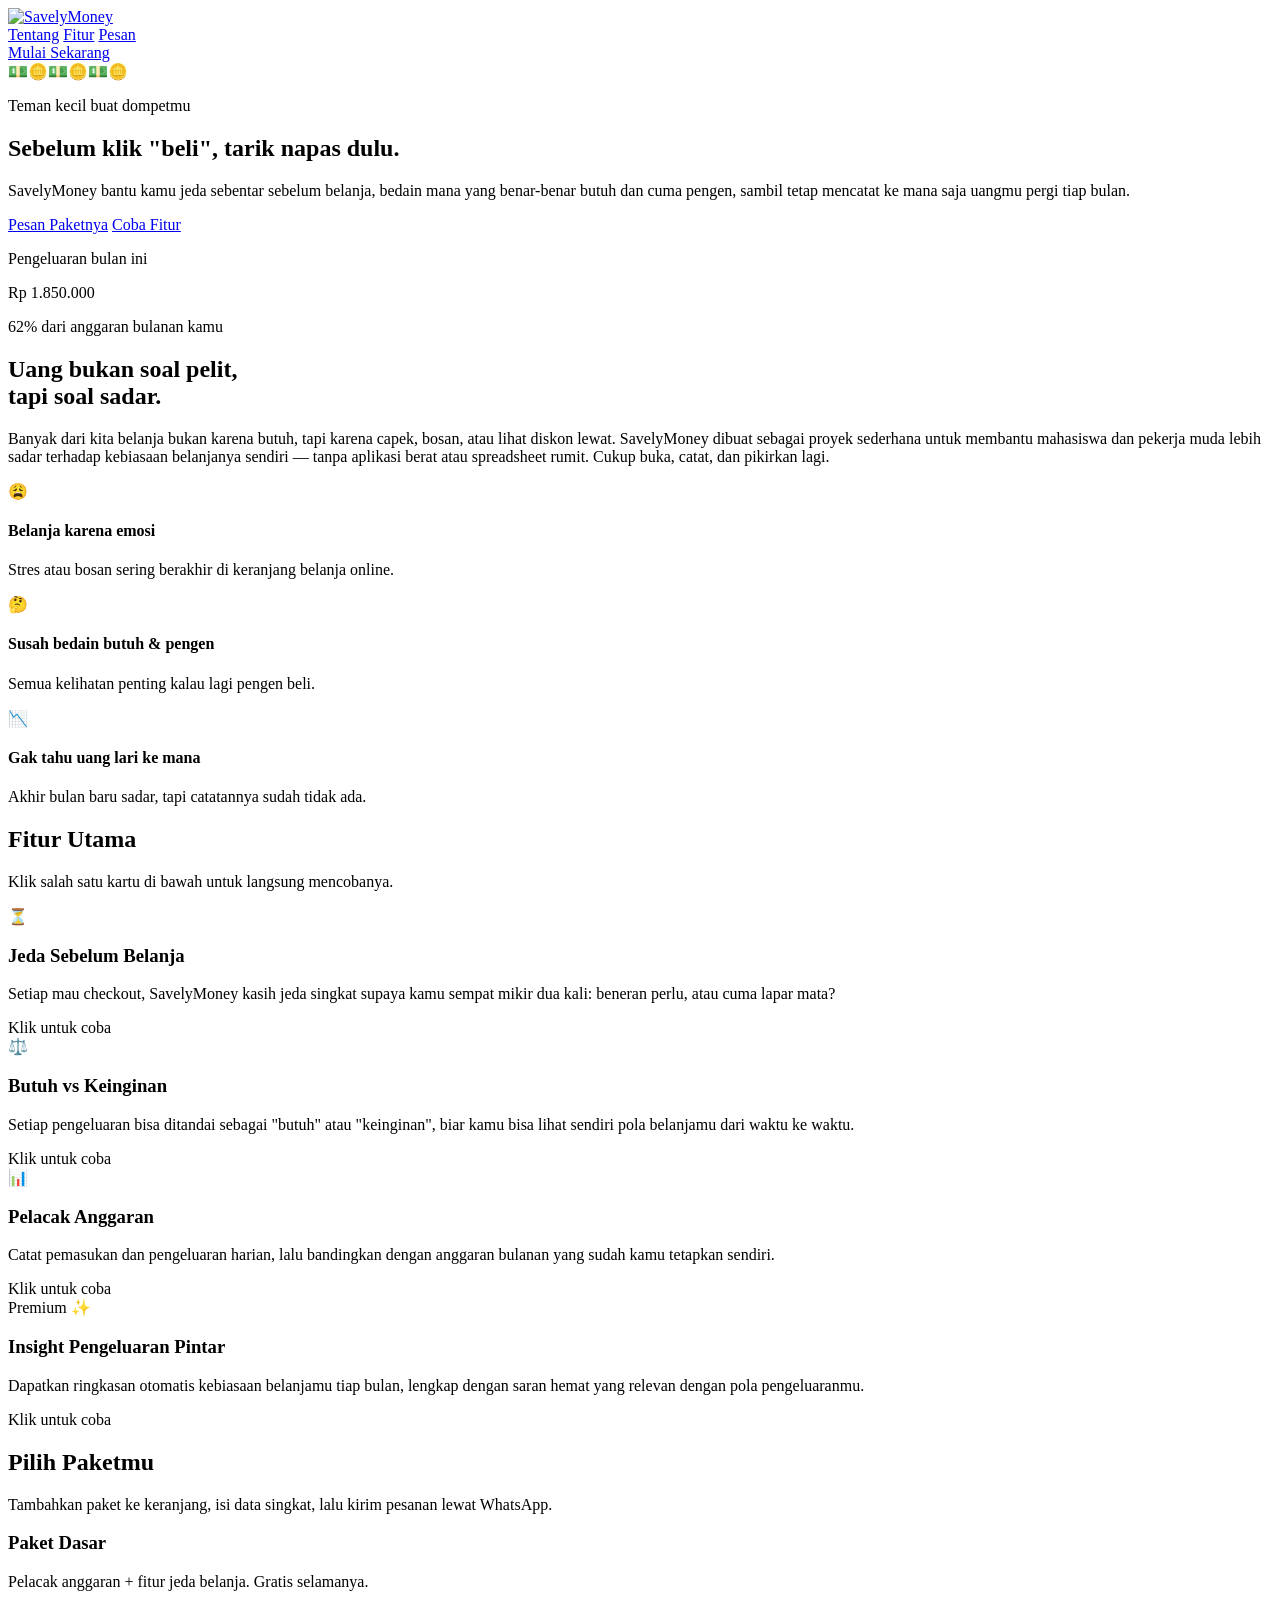
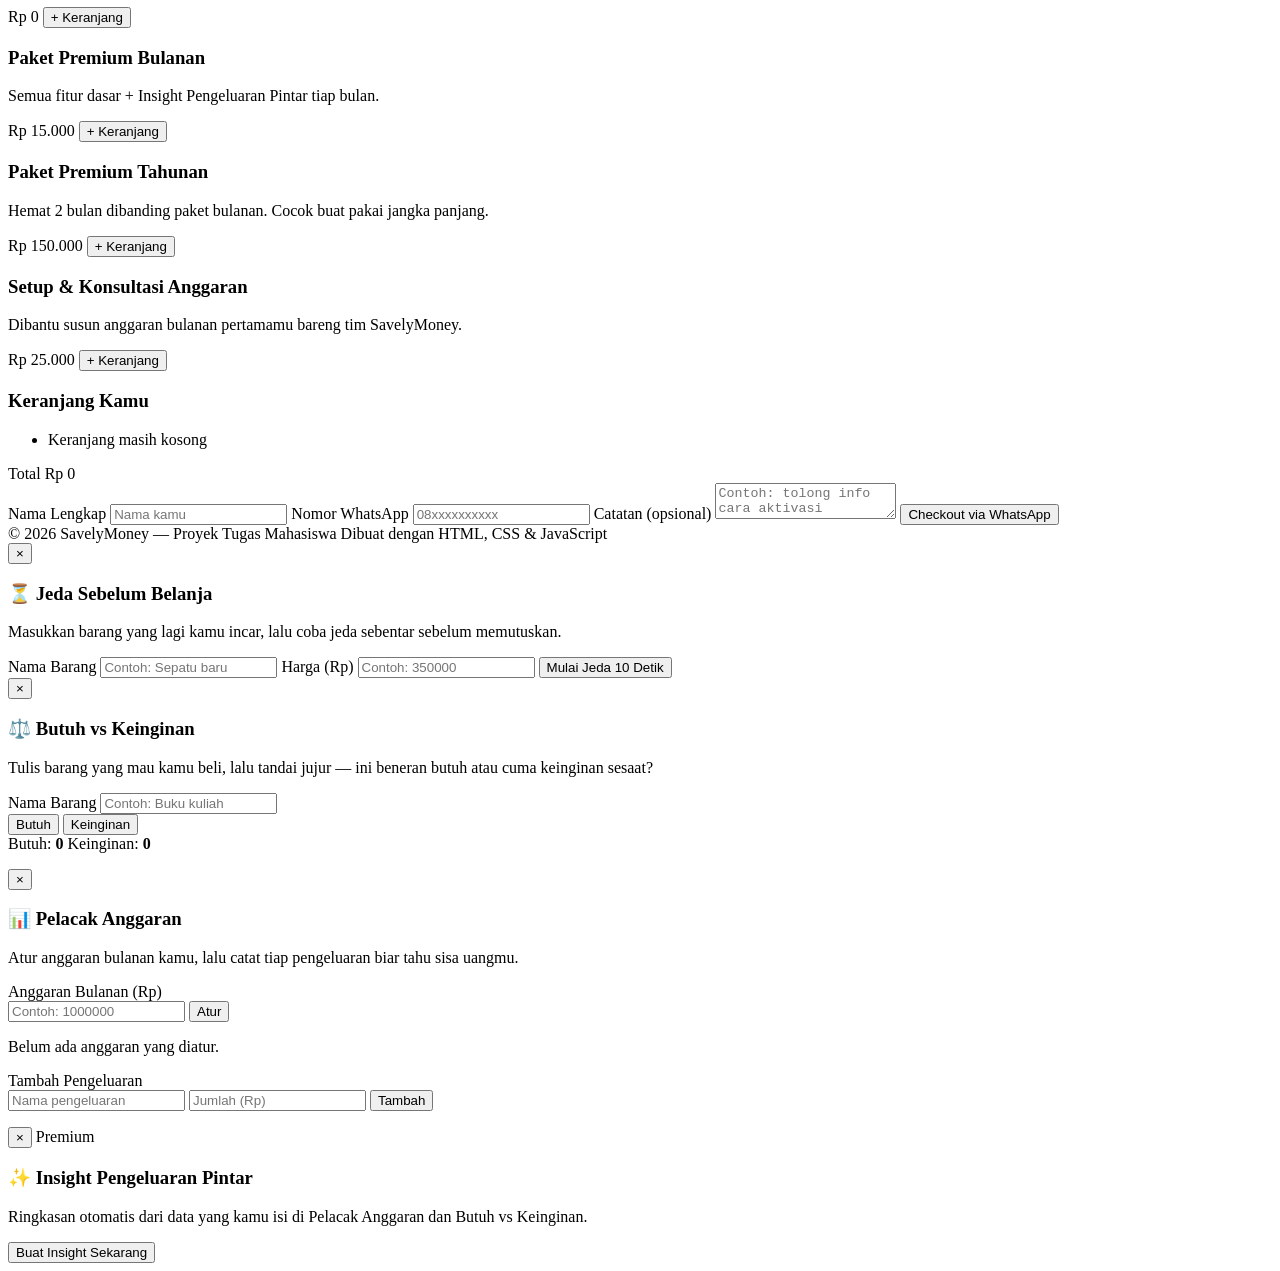
==== index.html @ d2e4dfdc "savelymoney" ====
<!DOCTYPE html>
<html lang="id">
<head>
<meta charset="UTF-8">
<meta name="viewport" content="width=device-width, initial-scale=1.0">
<title>SavelyMoney — Atur Uang, Sadar Belanja</title>
<link rel="preconnect" href="https://fonts.googleapis.com">
<link rel="preconnect" href="https://fonts.gstatic.com" crossorigin>
<link href="https://fonts.googleapis.com/css2?family=Fraunces:opsz,wght@9..144,400;9..144,500;9..144,600&family=Work+Sans:wght@400;500;600&display=swap" rel="stylesheet">
<link rel="stylesheet" href="style.css">
</head>
<body>

<!-- ====== HEADER ====== -->
<header class="site-header">
  <div class="container header-inner">
    <a href="#" class="logo"><img src="logo.png" alt="SavelyMoney" class="logo-img"></a>
    <nav class="nav">
      <a href="#tentang">Tentang</a>
      <a href="#fitur">Fitur</a>
      <a href="#pesan">Pesan</a>
    </nav>
    <a href="#pesan" class="btn btn-small">Mulai Sekarang</a>
  </div>
</header>

<!-- ====== HERO ====== -->
<section class="hero">
  <!-- animasi dekoratif: uang melayang pelan di latar -->
  <div class="money-rain" aria-hidden="true">
    <span>💵</span><span>🪙</span><span>💵</span><span>🪙</span><span>💵</span><span>🪙</span>
  </div>

  <div class="container hero-inner">
    <div class="hero-text">
      <p class="hero-eyebrow">Teman kecil buat dompetmu</p>
      <h1>Sebelum klik "beli", tarik napas dulu.</h1>
      <p class="hero-desc">
        SavelyMoney bantu kamu jeda sebentar sebelum belanja, bedain mana yang
        benar-benar butuh dan cuma pengen, sambil tetap mencatat ke mana saja
        uangmu pergi tiap bulan.
      </p>
      <div class="hero-actions">
        <a href="#pesan" class="btn btn-primary">Pesan Paketnya</a>
        <a href="#fitur" class="btn btn-ghost">Coba Fitur</a>
      </div>
    </div>
    <div class="hero-card" aria-hidden="true">
      <p class="hero-card-label">Pengeluaran bulan ini</p>
      <p class="hero-card-amount">Rp 1.850.000</p>
      <div class="hero-card-bar"><span style="width:62%"></span></div>
      <p class="hero-card-note">62% dari anggaran bulanan kamu</p>
    </div>
  </div>
</section>

<!-- ====== TENTANG ====== -->
<section id="tentang" class="about">
  <div class="container about-inner">
    <div class="about-text">
      <h2>Uang bukan soal pelit,<br>tapi soal sadar.</h2>
      <p>
        Banyak dari kita belanja bukan karena butuh, tapi karena capek, bosan,
        atau lihat diskon lewat. SavelyMoney dibuat sebagai proyek sederhana
        untuk membantu mahasiswa dan pekerja muda lebih sadar terhadap
        kebiasaan belanjanya sendiri — tanpa aplikasi berat atau spreadsheet
        rumit. Cukup buka, catat, dan pikirkan lagi.
      </p>
    </div>

    <div class="about-panel">
      <div class="about-point">
        <span class="about-point-icon">😩</span>
        <div>
          <h4>Belanja karena emosi</h4>
          <p>Stres atau bosan sering berakhir di keranjang belanja online.</p>
        </div>
      </div>
      <div class="about-point">
        <span class="about-point-icon">🤔</span>
        <div>
          <h4>Susah bedain butuh &amp; pengen</h4>
          <p>Semua kelihatan penting kalau lagi pengen beli.</p>
        </div>
      </div>
      <div class="about-point">
        <span class="about-point-icon">📉</span>
        <div>
          <h4>Gak tahu uang lari ke mana</h4>
          <p>Akhir bulan baru sadar, tapi catatannya sudah tidak ada.</p>
        </div>
      </div>
    </div>
  </div>
</section>

<!-- ====== FITUR ====== -->
<section id="fitur" class="fitur">
  <div class="container">
    <h2>Fitur Utama</h2>
    <p class="section-desc">Klik salah satu kartu di bawah untuk langsung mencobanya.</p>

    <div class="fitur-grid">

      <div class="fitur-card" data-modal="modal-jeda" role="button" tabindex="0" aria-label="Coba fitur Jeda Sebelum Belanja">
        <span class="fitur-icon">⏳</span>
        <h3>Jeda Sebelum Belanja</h3>
        <p>Setiap mau checkout, SavelyMoney kasih jeda singkat supaya kamu
          sempat mikir dua kali: beneran perlu, atau cuma lapar mata?</p>
        <span class="fitur-hint">Klik untuk coba</span>
      </div>

      <div class="fitur-card" data-modal="modal-butuh" role="button" tabindex="0" aria-label="Coba fitur Butuh vs Keinginan">
        <span class="fitur-icon">⚖️</span>
        <h3>Butuh vs Keinginan</h3>
        <p>Setiap pengeluaran bisa ditandai sebagai "butuh" atau "keinginan",
          biar kamu bisa lihat sendiri pola belanjamu dari waktu ke waktu.</p>
        <span class="fitur-hint">Klik untuk coba</span>
      </div>

      <div class="fitur-card" data-modal="modal-anggaran" role="button" tabindex="0" aria-label="Coba fitur Pelacak Anggaran">
        <span class="fitur-icon">📊</span>
        <h3>Pelacak Anggaran</h3>
        <p>Catat pemasukan dan pengeluaran harian, lalu bandingkan dengan
          anggaran bulanan yang sudah kamu tetapkan sendiri.</p>
        <span class="fitur-hint">Klik untuk coba</span>
      </div>

      <div class="fitur-card fitur-card--premium" data-modal="modal-insight" role="button" tabindex="0" aria-label="Coba fitur Insight Pengeluaran Pintar">
        <span class="fitur-badge">Premium</span>
        <span class="fitur-icon">✨</span>
        <h3>Insight Pengeluaran Pintar</h3>
        <p>Dapatkan ringkasan otomatis kebiasaan belanjamu tiap bulan,
          lengkap dengan saran hemat yang relevan dengan pola pengeluaranmu.</p>
        <span class="fitur-hint">Klik untuk coba</span>
      </div>

    </div>
  </div>
</section>

<!-- ====== PEMESANAN ====== -->
<section id="pesan" class="pesan">
  <div class="container">
    <h2>Pilih Paketmu</h2>
    <p class="section-desc">Tambahkan paket ke keranjang, isi data singkat, lalu kirim pesanan lewat WhatsApp.</p>

    <div class="pesan-layout">

      <!-- Daftar Produk -->
      <div class="produk-list" id="produk-list">

        <div class="produk-card" data-nama="Paket Dasar" data-harga="0">
          <div class="produk-info">
            <h3>Paket Dasar</h3>
            <p>Pelacak anggaran + fitur jeda belanja. Gratis selamanya.</p>
          </div>
          <div class="produk-aksi">
            <span class="produk-harga">Rp 0</span>
            <button class="btn btn-small btn-tambah">+ Keranjang</button>
          </div>
        </div>

        <div class="produk-card" data-nama="Paket Premium Bulanan" data-harga="15000">
          <div class="produk-info">
            <h3>Paket Premium Bulanan</h3>
            <p>Semua fitur dasar + Insight Pengeluaran Pintar tiap bulan.</p>
          </div>
          <div class="produk-aksi">
            <span class="produk-harga">Rp 15.000</span>
            <button class="btn btn-small btn-tambah">+ Keranjang</button>
          </div>
        </div>

        <div class="produk-card" data-nama="Paket Premium Tahunan" data-harga="150000">
          <div class="produk-info">
            <h3>Paket Premium Tahunan</h3>
            <p>Hemat 2 bulan dibanding paket bulanan. Cocok buat pakai jangka panjang.</p>
          </div>
          <div class="produk-aksi">
            <span class="produk-harga">Rp 150.000</span>
            <button class="btn btn-small btn-tambah">+ Keranjang</button>
          </div>
        </div>

        <div class="produk-card" data-nama="Setup & Konsultasi Anggaran" data-harga="25000">
          <div class="produk-info">
            <h3>Setup &amp; Konsultasi Anggaran</h3>
            <p>Dibantu susun anggaran bulanan pertamamu bareng tim SavelyMoney.</p>
          </div>
          <div class="produk-aksi">
            <span class="produk-harga">Rp 25.000</span>
            <button class="btn btn-small btn-tambah">+ Keranjang</button>
          </div>
        </div>

      </div>

      <!-- Keranjang & Form -->
      <div class="keranjang-box">
        <h3>Keranjang Kamu</h3>
        <ul id="keranjang-items" class="keranjang-items">
          <li class="keranjang-kosong">Keranjang masih kosong</li>
        </ul>
        <div class="keranjang-total">
          <span>Total</span>
          <span id="keranjang-total-harga">Rp 0</span>
        </div>

        <form id="form-pesan" class="form-pesan">
          <label for="nama">Nama Lengkap</label>
          <input type="text" id="nama" placeholder="Nama kamu" required>

          <label for="wa">Nomor WhatsApp</label>
          <input type="tel" id="wa" placeholder="08xxxxxxxxxx" required>

          <label for="catatan">Catatan (opsional)</label>
          <textarea id="catatan" rows="2" placeholder="Contoh: tolong info cara aktivasi"></textarea>

          <button type="submit" class="btn btn-primary btn-checkout">Checkout via WhatsApp</button>
        </form>
      </div>

    </div>
  </div>
</section>

<!-- ====== FOOTER ====== -->
<footer class="site-footer">
  <div class="container footer-inner">
    <span>© 2026 SavelyMoney — Proyek Tugas Mahasiswa</span>
    <span>Dibuat dengan HTML, CSS &amp; JavaScript</span>
  </div>
</footer>

<!-- ====== MODAL FITUR (muncul saat kartu fitur diklik) ====== -->
<div class="modal-overlay" id="modal-overlay">

  <!-- Modal: Jeda Sebelum Belanja -->
  <div class="modal-box" id="modal-jeda">
    <button class="modal-close" aria-label="Tutup">×</button>
    <h3>⏳ Jeda Sebelum Belanja</h3>
    <p class="modal-desc">Masukkan barang yang lagi kamu incar, lalu coba jeda sebentar sebelum memutuskan.</p>

    <label for="jeda-nama">Nama Barang</label>
    <input type="text" id="jeda-nama" placeholder="Contoh: Sepatu baru">

    <label for="jeda-harga">Harga (Rp)</label>
    <input type="number" id="jeda-harga" placeholder="Contoh: 350000">

    <button class="btn btn-primary" id="jeda-mulai">Mulai Jeda 10 Detik</button>
    <div class="jeda-hasil" id="jeda-hasil"></div>
  </div>

  <!-- Modal: Butuh vs Keinginan -->
  <div class="modal-box" id="modal-butuh">
    <button class="modal-close" aria-label="Tutup">×</button>
    <h3>⚖️ Butuh vs Keinginan</h3>
    <p class="modal-desc">Tulis barang yang mau kamu beli, lalu tandai jujur — ini beneran butuh atau cuma keinginan sesaat?</p>

    <label for="butuh-nama">Nama Barang</label>
    <input type="text" id="butuh-nama" placeholder="Contoh: Buku kuliah">

    <div class="butuh-aksi">
      <button class="btn btn-ghost" id="btn-butuh">Butuh</button>
      <button class="btn btn-ghost" id="btn-keinginan">Keinginan</button>
    </div>

    <div class="butuh-ringkasan">
      <span>Butuh: <strong id="jumlah-butuh">0</strong></span>
      <span>Keinginan: <strong id="jumlah-keinginan">0</strong></span>
    </div>

    <ul class="butuh-list" id="butuh-list"></ul>
  </div>

  <!-- Modal: Pelacak Anggaran -->
  <div class="modal-box" id="modal-anggaran">
    <button class="modal-close" aria-label="Tutup">×</button>
    <h3>📊 Pelacak Anggaran</h3>
    <p class="modal-desc">Atur anggaran bulanan kamu, lalu catat tiap pengeluaran biar tahu sisa uangmu.</p>

    <label for="anggaran-jumlah">Anggaran Bulanan (Rp)</label>
    <div class="anggaran-set">
      <input type="number" id="anggaran-jumlah" placeholder="Contoh: 1000000">
      <button class="btn btn-small" id="anggaran-set-btn">Atur</button>
    </div>

    <div class="anggaran-progress-wrap">
      <div class="anggaran-progress-bar" id="anggaran-progress-bar"><span id="anggaran-progress" style="width:0%"></span></div>
      <p id="anggaran-status">Belum ada anggaran yang diatur.</p>
    </div>

    <label for="pengeluaran-nama">Tambah Pengeluaran</label>
    <div class="pengeluaran-input">
      <input type="text" id="pengeluaran-nama" placeholder="Nama pengeluaran">
      <input type="number" id="pengeluaran-jumlah" placeholder="Jumlah (Rp)">
      <button class="btn btn-small" id="pengeluaran-tambah">Tambah</button>
    </div>

    <ul class="pengeluaran-list" id="pengeluaran-list"></ul>
  </div>

  <!-- Modal: Insight Pengeluaran Pintar -->
  <div class="modal-box modal-box--premium" id="modal-insight">
    <button class="modal-close" aria-label="Tutup">×</button>
    <span class="fitur-badge">Premium</span>
    <h3>✨ Insight Pengeluaran Pintar</h3>
    <p class="modal-desc">Ringkasan otomatis dari data yang kamu isi di Pelacak Anggaran dan Butuh vs Keinginan.</p>

    <button class="btn btn-primary" id="insight-buat">Buat Insight Sekarang</button>
    <div class="insight-hasil" id="insight-hasil"></div>
  </div>

</div>

<script src="script.js"></script>
</body>
</html>
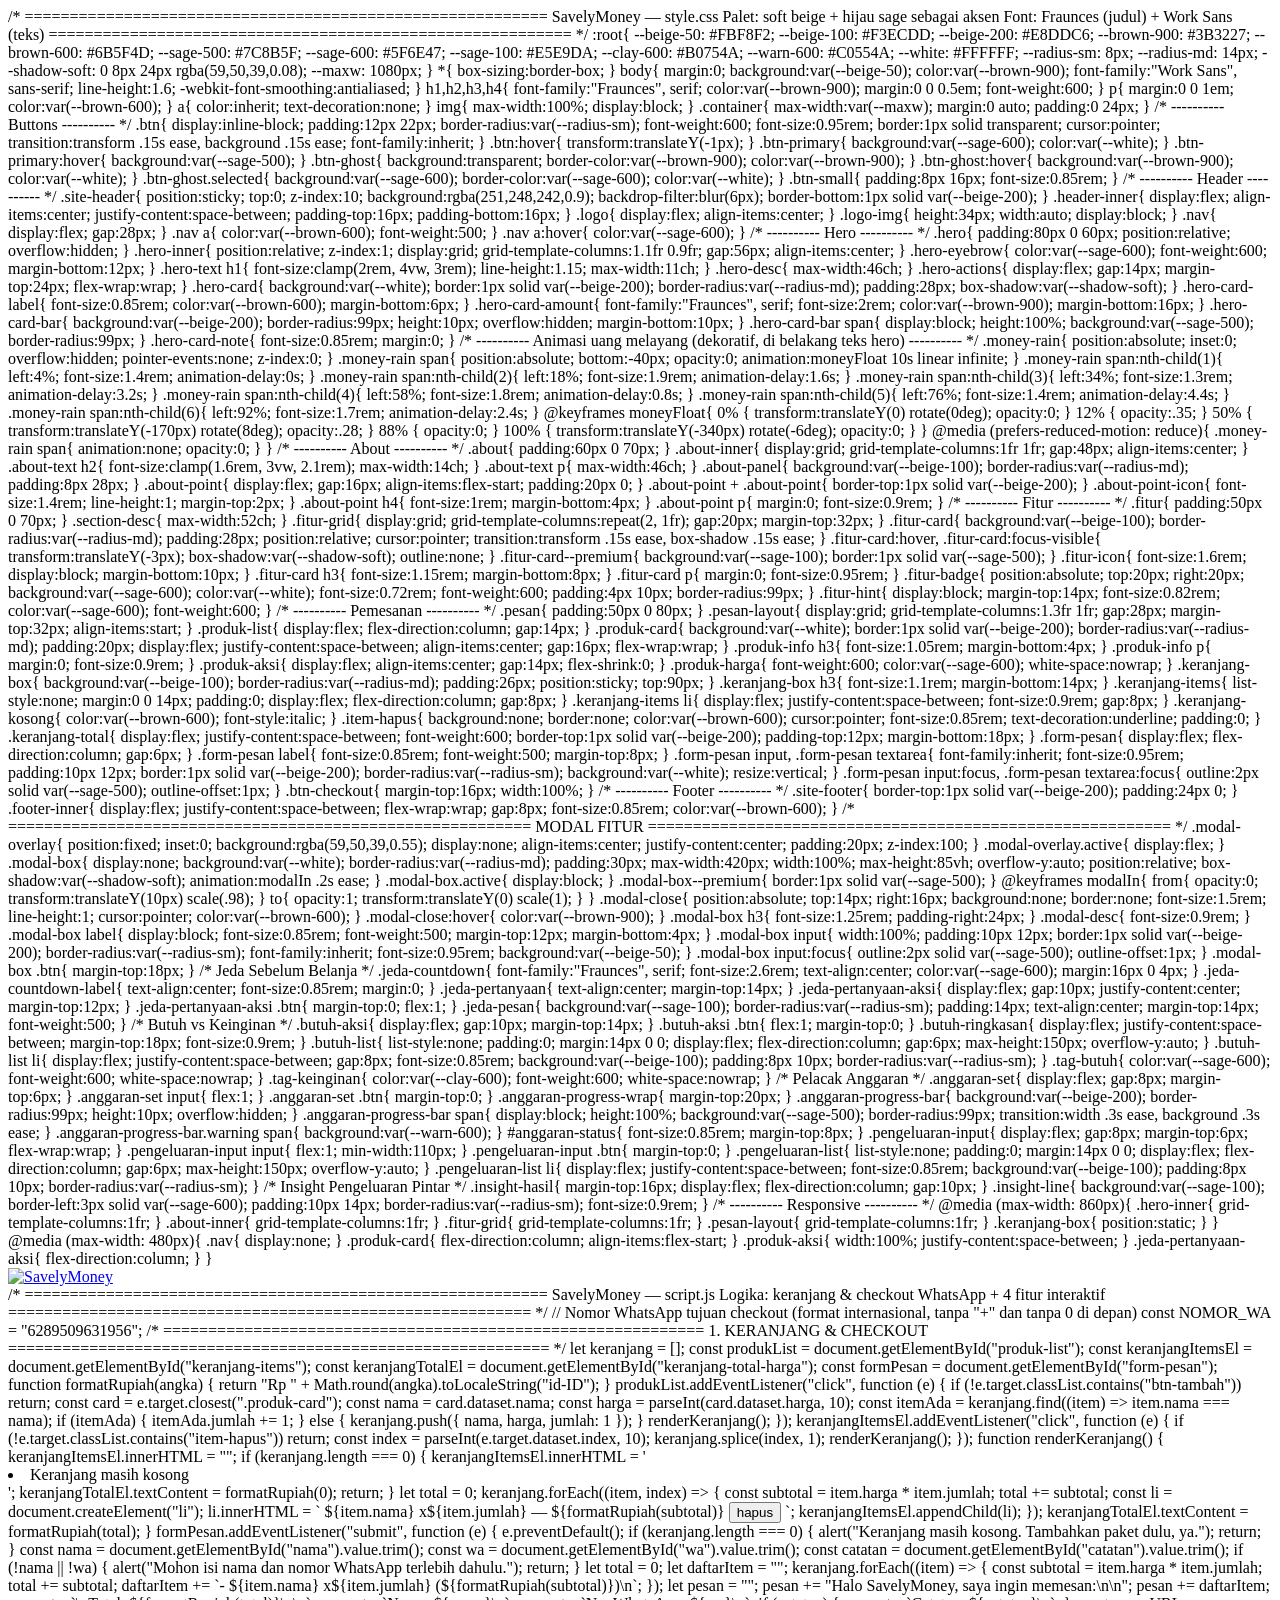
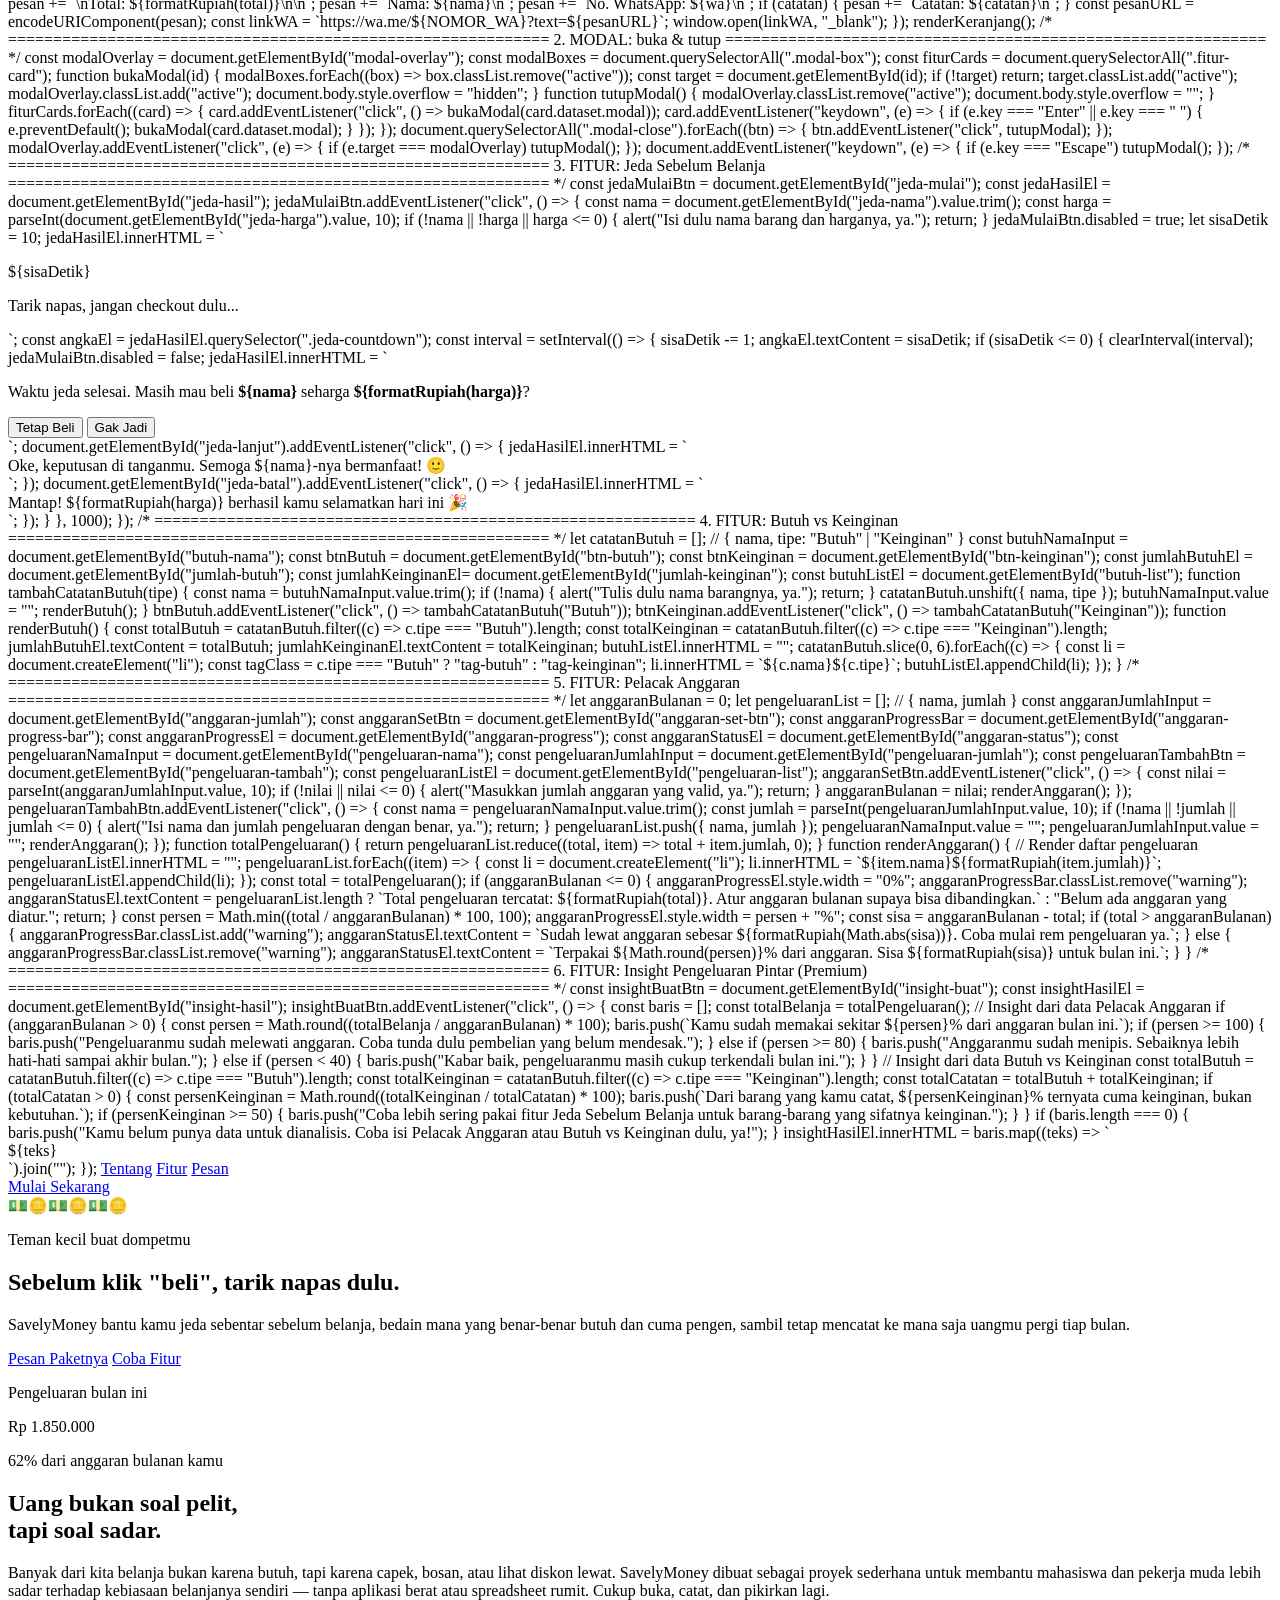
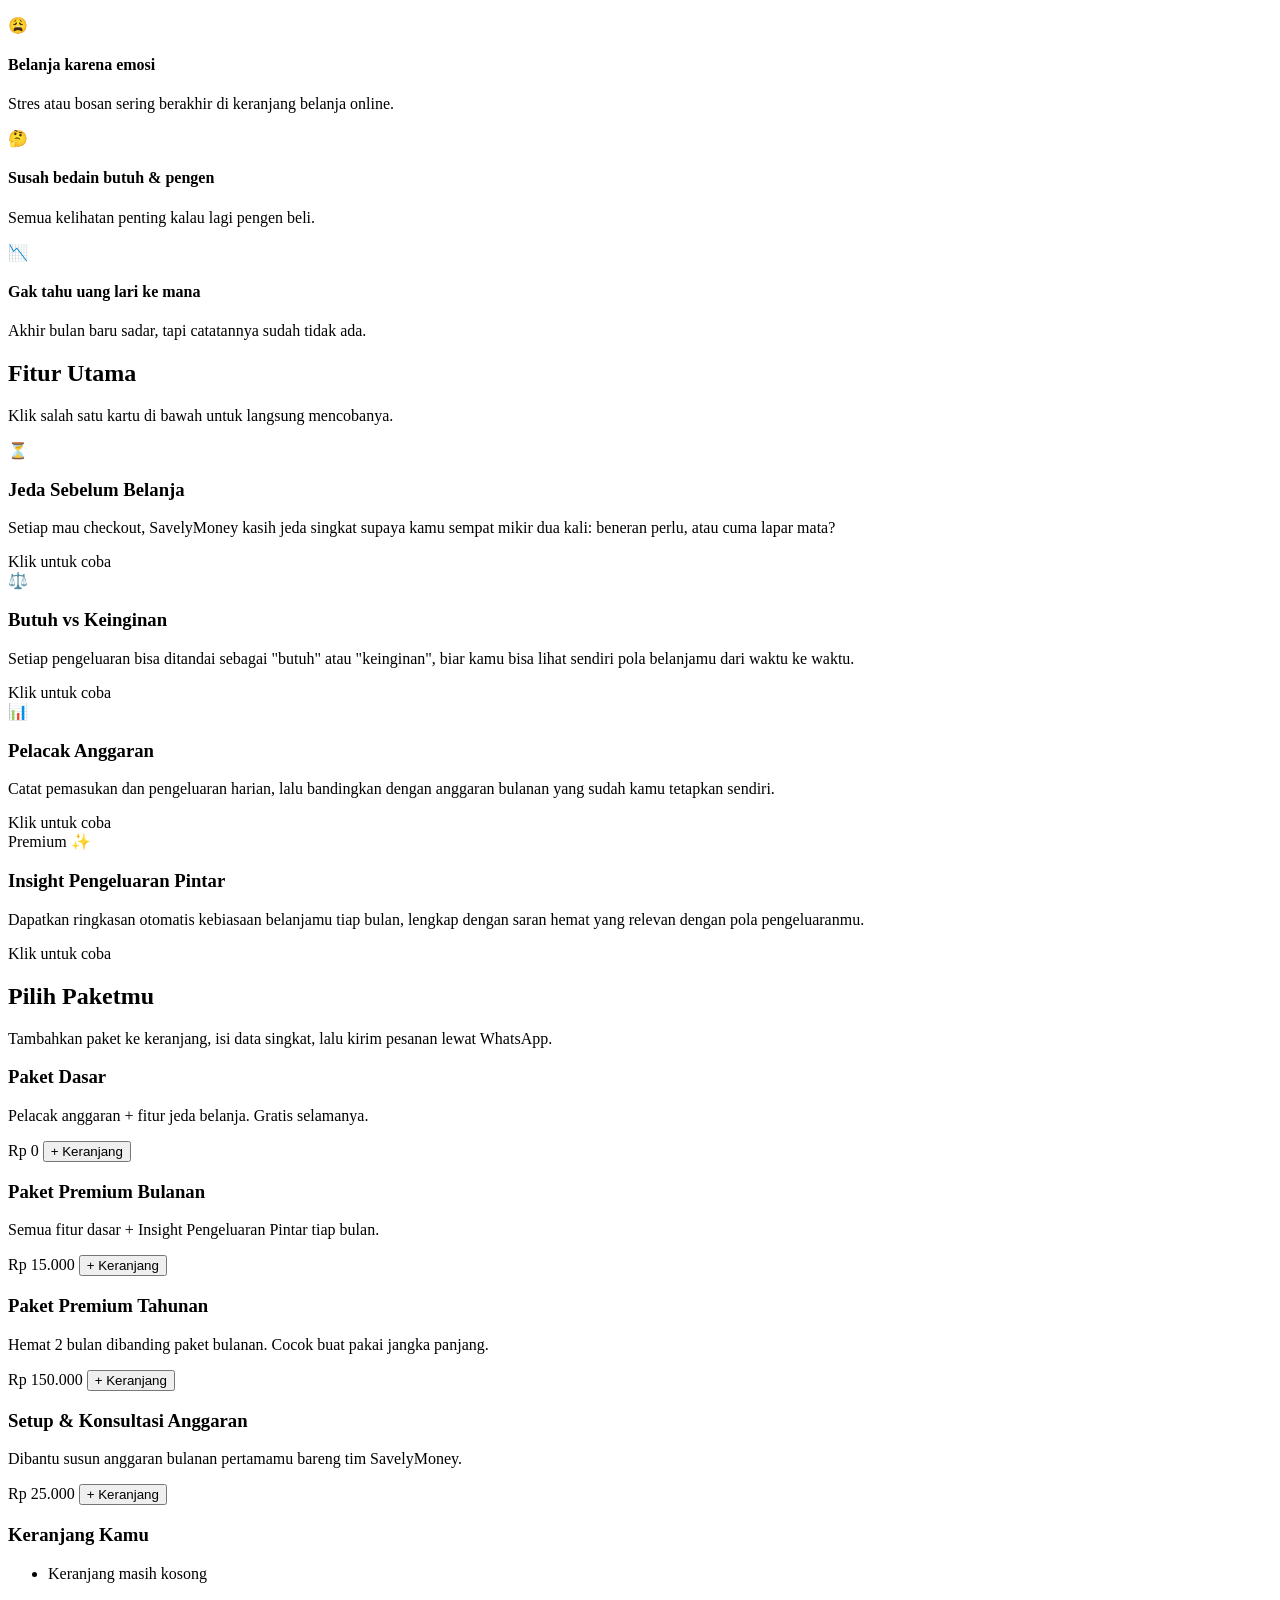
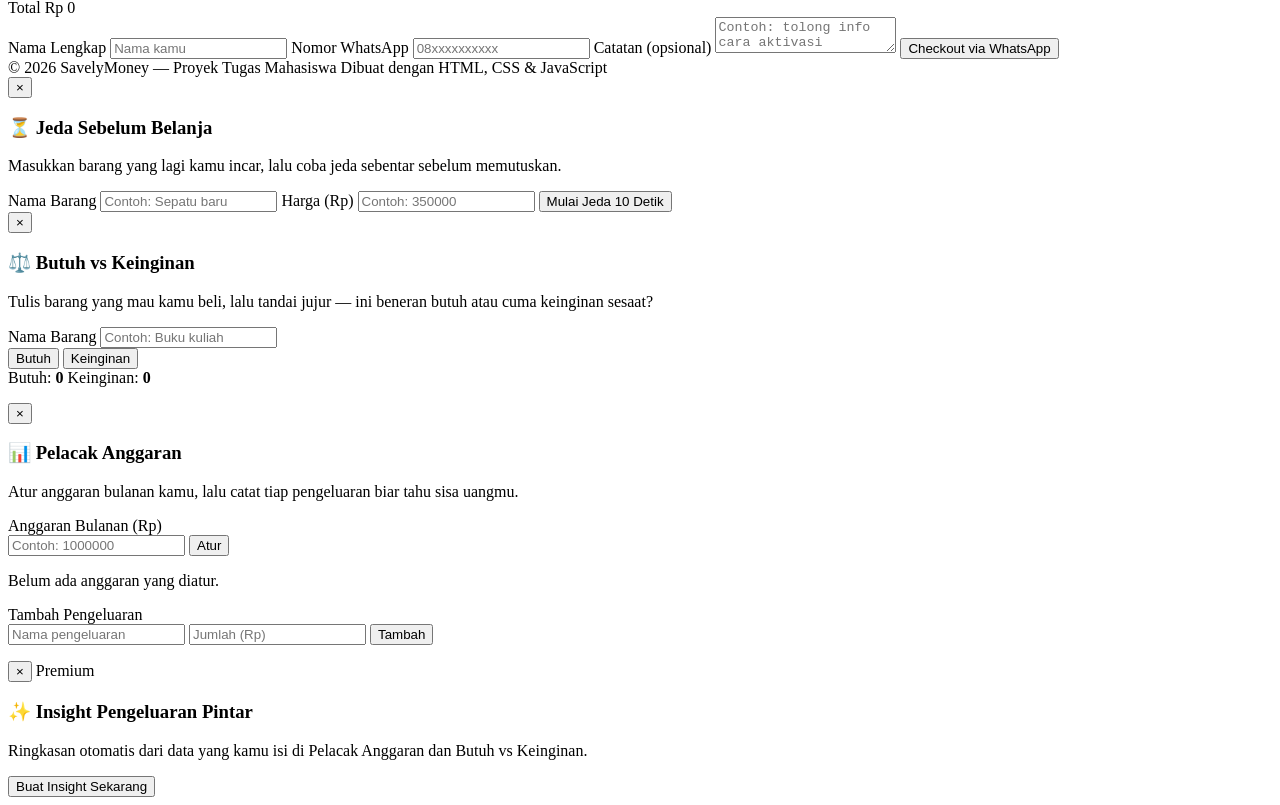
==== commit fb860d42: "savelymoney2" ====
--- a/index.html
+++ b/index.html
@@ -8,14 +8,983 @@
 <link rel="preconnect" href="https://fonts.gstatic.com" crossorigin>
 <link href="https://fonts.googleapis.com/css2?family=Fraunces:opsz,wght@9..144,400;9..144,500;9..144,600&family=Work+Sans:wght@400;500;600&display=swap" rel="stylesheet">
 <link rel="stylesheet" href="style.css">
-</head>
+</head>/* ==========================================================
+   SavelyMoney — style.css
+   Palet: soft beige + hijau sage sebagai aksen
+   Font: Fraunces (judul) + Work Sans (teks)
+   ========================================================== */
+
+:root{
+  --beige-50:  #FBF8F2;
+  --beige-100: #F3ECDD;
+  --beige-200: #E8DDC6;
+  --brown-900: #3B3227;
+  --brown-600: #6B5F4D;
+  --sage-500:  #7C8B5F;
+  --sage-600:  #5F6E47;
+  --sage-100:  #E5E9DA;
+  --clay-600:  #B0754A;
+  --warn-600:  #C0554A;
+  --white:     #FFFFFF;
+  --radius-sm: 8px;
+  --radius-md: 14px;
+  --shadow-soft: 0 8px 24px rgba(59,50,39,0.08);
+  --maxw: 1080px;
+}
+
+*{ box-sizing:border-box; }
+
+body{
+  margin:0;
+  background:var(--beige-50);
+  color:var(--brown-900);
+  font-family:"Work Sans", sans-serif;
+  line-height:1.6;
+  -webkit-font-smoothing:antialiased;
+}
+
+h1,h2,h3,h4{
+  font-family:"Fraunces", serif;
+  color:var(--brown-900);
+  margin:0 0 0.5em;
+  font-weight:600;
+}
+
+p{ margin:0 0 1em; color:var(--brown-600); }
+
+a{ color:inherit; text-decoration:none; }
+
+img{ max-width:100%; display:block; }
+
+.container{
+  max-width:var(--maxw);
+  margin:0 auto;
+  padding:0 24px;
+}
+
+/* ---------- Buttons ---------- */
+.btn{
+  display:inline-block;
+  padding:12px 22px;
+  border-radius:var(--radius-sm);
+  font-weight:600;
+  font-size:0.95rem;
+  border:1px solid transparent;
+  cursor:pointer;
+  transition:transform .15s ease, background .15s ease;
+  font-family:inherit;
+}
+.btn:hover{ transform:translateY(-1px); }
+
+.btn-primary{
+  background:var(--sage-600);
+  color:var(--white);
+}
+.btn-primary:hover{ background:var(--sage-500); }
+
+.btn-ghost{
+  background:transparent;
+  border-color:var(--brown-900);
+  color:var(--brown-900);
+}
+.btn-ghost:hover{ background:var(--brown-900); color:var(--white); }
+.btn-ghost.selected{ background:var(--sage-600); border-color:var(--sage-600); color:var(--white); }
+
+.btn-small{
+  padding:8px 16px;
+  font-size:0.85rem;
+}
+
+/* ---------- Header ---------- */
+.site-header{
+  position:sticky;
+  top:0;
+  z-index:10;
+  background:rgba(251,248,242,0.9);
+  backdrop-filter:blur(6px);
+  border-bottom:1px solid var(--beige-200);
+}
+.header-inner{
+  display:flex;
+  align-items:center;
+  justify-content:space-between;
+  padding-top:16px;
+  padding-bottom:16px;
+}
+.logo{
+  display:flex;
+  align-items:center;
+}
+.logo-img{
+  height:34px;
+  width:auto;
+  display:block;
+}
+
+.nav{ display:flex; gap:28px; }
+.nav a{ color:var(--brown-600); font-weight:500; }
+.nav a:hover{ color:var(--sage-600); }
+
+/* ---------- Hero ---------- */
+.hero{ padding:80px 0 60px; position:relative; overflow:hidden; }
+.hero-inner{
+  position:relative;
+  z-index:1;
+  display:grid;
+  grid-template-columns:1.1fr 0.9fr;
+  gap:56px;
+  align-items:center;
+}
+.hero-eyebrow{
+  color:var(--sage-600);
+  font-weight:600;
+  margin-bottom:12px;
+}
+.hero-text h1{
+  font-size:clamp(2rem, 4vw, 3rem);
+  line-height:1.15;
+  max-width:11ch;
+}
+.hero-desc{ max-width:46ch; }
+.hero-actions{ display:flex; gap:14px; margin-top:24px; flex-wrap:wrap; }
+
+.hero-card{
+  background:var(--white);
+  border:1px solid var(--beige-200);
+  border-radius:var(--radius-md);
+  padding:28px;
+  box-shadow:var(--shadow-soft);
+}
+.hero-card-label{ font-size:0.85rem; color:var(--brown-600); margin-bottom:6px; }
+.hero-card-amount{
+  font-family:"Fraunces", serif;
+  font-size:2rem;
+  color:var(--brown-900);
+  margin-bottom:16px;
+}
+.hero-card-bar{
+  background:var(--beige-200);
+  border-radius:99px;
+  height:10px;
+  overflow:hidden;
+  margin-bottom:10px;
+}
+.hero-card-bar span{
+  display:block;
+  height:100%;
+  background:var(--sage-500);
+  border-radius:99px;
+}
+.hero-card-note{ font-size:0.85rem; margin:0; }
+
+/* ---------- Animasi uang melayang (dekoratif, di belakang teks hero) ---------- */
+.money-rain{
+  position:absolute;
+  inset:0;
+  overflow:hidden;
+  pointer-events:none;
+  z-index:0;
+}
+.money-rain span{
+  position:absolute;
+  bottom:-40px;
+  opacity:0;
+  animation:moneyFloat 10s linear infinite;
+}
+.money-rain span:nth-child(1){ left:4%;  font-size:1.4rem; animation-delay:0s;   }
+.money-rain span:nth-child(2){ left:18%; font-size:1.9rem; animation-delay:1.6s; }
+.money-rain span:nth-child(3){ left:34%; font-size:1.3rem; animation-delay:3.2s; }
+.money-rain span:nth-child(4){ left:58%; font-size:1.8rem; animation-delay:0.8s; }
+.money-rain span:nth-child(5){ left:76%; font-size:1.4rem; animation-delay:4.4s; }
+.money-rain span:nth-child(6){ left:92%; font-size:1.7rem; animation-delay:2.4s; }
+
+@keyframes moneyFloat{
+  0%   { transform:translateY(0) rotate(0deg);      opacity:0;   }
+  12%  { opacity:.35; }
+  50%  { transform:translateY(-170px) rotate(8deg);  opacity:.28; }
+  88%  { opacity:0; }
+  100% { transform:translateY(-340px) rotate(-6deg); opacity:0;   }
+}
+
+@media (prefers-reduced-motion: reduce){
+  .money-rain span{ animation:none; opacity:0; }
+}
+
+/* ---------- About ---------- */
+.about{ padding:60px 0 70px; }
+.about-inner{
+  display:grid;
+  grid-template-columns:1fr 1fr;
+  gap:48px;
+  align-items:center;
+}
+.about-text h2{
+  font-size:clamp(1.6rem, 3vw, 2.1rem);
+  max-width:14ch;
+}
+.about-text p{ max-width:46ch; }
+
+.about-panel{
+  background:var(--beige-100);
+  border-radius:var(--radius-md);
+  padding:8px 28px;
+}
+.about-point{
+  display:flex;
+  gap:16px;
+  align-items:flex-start;
+  padding:20px 0;
+}
+.about-point + .about-point{ border-top:1px solid var(--beige-200); }
+.about-point-icon{ font-size:1.4rem; line-height:1; margin-top:2px; }
+.about-point h4{ font-size:1rem; margin-bottom:4px; }
+.about-point p{ margin:0; font-size:0.9rem; }
+
+/* ---------- Fitur ---------- */
+.fitur{ padding:50px 0 70px; }
+.section-desc{ max-width:52ch; }
+
+.fitur-grid{
+  display:grid;
+  grid-template-columns:repeat(2, 1fr);
+  gap:20px;
+  margin-top:32px;
+}
+.fitur-card{
+  background:var(--beige-100);
+  border-radius:var(--radius-md);
+  padding:28px;
+  position:relative;
+  cursor:pointer;
+  transition:transform .15s ease, box-shadow .15s ease;
+}
+.fitur-card:hover,
+.fitur-card:focus-visible{
+  transform:translateY(-3px);
+  box-shadow:var(--shadow-soft);
+  outline:none;
+}
+.fitur-card--premium{
+  background:var(--sage-100);
+  border:1px solid var(--sage-500);
+}
+.fitur-icon{ font-size:1.6rem; display:block; margin-bottom:10px; }
+.fitur-card h3{ font-size:1.15rem; margin-bottom:8px; }
+.fitur-card p{ margin:0; font-size:0.95rem; }
+.fitur-badge{
+  position:absolute;
+  top:20px; right:20px;
+  background:var(--sage-600);
+  color:var(--white);
+  font-size:0.72rem;
+  font-weight:600;
+  padding:4px 10px;
+  border-radius:99px;
+}
+.fitur-hint{
+  display:block;
+  margin-top:14px;
+  font-size:0.82rem;
+  color:var(--sage-600);
+  font-weight:600;
+}
+
+/* ---------- Pemesanan ---------- */
+.pesan{ padding:50px 0 80px; }
+
+.pesan-layout{
+  display:grid;
+  grid-template-columns:1.3fr 1fr;
+  gap:28px;
+  margin-top:32px;
+  align-items:start;
+}
+
+.produk-list{ display:flex; flex-direction:column; gap:14px; }
+
+.produk-card{
+  background:var(--white);
+  border:1px solid var(--beige-200);
+  border-radius:var(--radius-md);
+  padding:20px;
+  display:flex;
+  justify-content:space-between;
+  align-items:center;
+  gap:16px;
+  flex-wrap:wrap;
+}
+.produk-info h3{ font-size:1.05rem; margin-bottom:4px; }
+.produk-info p{ margin:0; font-size:0.9rem; }
+.produk-aksi{
+  display:flex;
+  align-items:center;
+  gap:14px;
+  flex-shrink:0;
+}
+.produk-harga{ font-weight:600; color:var(--sage-600); white-space:nowrap; }
+
+.keranjang-box{
+  background:var(--beige-100);
+  border-radius:var(--radius-md);
+  padding:26px;
+  position:sticky;
+  top:90px;
+}
+.keranjang-box h3{ font-size:1.1rem; margin-bottom:14px; }
+
+.keranjang-items{
+  list-style:none;
+  margin:0 0 14px;
+  padding:0;
+  display:flex;
+  flex-direction:column;
+  gap:8px;
+}
+.keranjang-items li{
+  display:flex;
+  justify-content:space-between;
+  font-size:0.9rem;
+  gap:8px;
+}
+.keranjang-kosong{ color:var(--brown-600); font-style:italic; }
+
+.item-hapus{
+  background:none;
+  border:none;
+  color:var(--brown-600);
+  cursor:pointer;
+  font-size:0.85rem;
+  text-decoration:underline;
+  padding:0;
+}
+
+.keranjang-total{
+  display:flex;
+  justify-content:space-between;
+  font-weight:600;
+  border-top:1px solid var(--beige-200);
+  padding-top:12px;
+  margin-bottom:18px;
+}
+
+.form-pesan{ display:flex; flex-direction:column; gap:6px; }
+.form-pesan label{ font-size:0.85rem; font-weight:500; margin-top:8px; }
+.form-pesan input,
+.form-pesan textarea{
+  font-family:inherit;
+  font-size:0.95rem;
+  padding:10px 12px;
+  border:1px solid var(--beige-200);
+  border-radius:var(--radius-sm);
+  background:var(--white);
+  resize:vertical;
+}
+.form-pesan input:focus,
+.form-pesan textarea:focus{
+  outline:2px solid var(--sage-500);
+  outline-offset:1px;
+}
+.btn-checkout{ margin-top:16px; width:100%; }
+
+/* ---------- Footer ---------- */
+.site-footer{
+  border-top:1px solid var(--beige-200);
+  padding:24px 0;
+}
+.footer-inner{
+  display:flex;
+  justify-content:space-between;
+  flex-wrap:wrap;
+  gap:8px;
+  font-size:0.85rem;
+  color:var(--brown-600);
+}
+
+/* ==========================================================
+   MODAL FITUR
+   ========================================================== */
+.modal-overlay{
+  position:fixed;
+  inset:0;
+  background:rgba(59,50,39,0.55);
+  display:none;
+  align-items:center;
+  justify-content:center;
+  padding:20px;
+  z-index:100;
+}
+.modal-overlay.active{ display:flex; }
+
+.modal-box{
+  display:none;
+  background:var(--white);
+  border-radius:var(--radius-md);
+  padding:30px;
+  max-width:420px;
+  width:100%;
+  max-height:85vh;
+  overflow-y:auto;
+  position:relative;
+  box-shadow:var(--shadow-soft);
+  animation:modalIn .2s ease;
+}
+.modal-box.active{ display:block; }
+.modal-box--premium{ border:1px solid var(--sage-500); }
+
+@keyframes modalIn{
+  from{ opacity:0; transform:translateY(10px) scale(.98); }
+  to{ opacity:1; transform:translateY(0) scale(1); }
+}
+
+.modal-close{
+  position:absolute;
+  top:14px; right:16px;
+  background:none;
+  border:none;
+  font-size:1.5rem;
+  line-height:1;
+  cursor:pointer;
+  color:var(--brown-600);
+}
+.modal-close:hover{ color:var(--brown-900); }
+
+.modal-box h3{ font-size:1.25rem; padding-right:24px; }
+.modal-desc{ font-size:0.9rem; }
+
+.modal-box label{
+  display:block;
+  font-size:0.85rem;
+  font-weight:500;
+  margin-top:12px;
+  margin-bottom:4px;
+}
+.modal-box input{
+  width:100%;
+  padding:10px 12px;
+  border:1px solid var(--beige-200);
+  border-radius:var(--radius-sm);
+  font-family:inherit;
+  font-size:0.95rem;
+  background:var(--beige-50);
+}
+.modal-box input:focus{
+  outline:2px solid var(--sage-500);
+  outline-offset:1px;
+}
+.modal-box .btn{ margin-top:18px; }
+
+/* Jeda Sebelum Belanja */
+.jeda-countdown{
+  font-family:"Fraunces", serif;
+  font-size:2.6rem;
+  text-align:center;
+  color:var(--sage-600);
+  margin:16px 0 4px;
+}
+.jeda-countdown-label{ text-align:center; font-size:0.85rem; margin:0; }
+.jeda-pertanyaan{ text-align:center; margin-top:14px; }
+.jeda-pertanyaan-aksi{ display:flex; gap:10px; justify-content:center; margin-top:12px; }
+.jeda-pertanyaan-aksi .btn{ margin-top:0; flex:1; }
+.jeda-pesan{
+  background:var(--sage-100);
+  border-radius:var(--radius-sm);
+  padding:14px;
+  text-align:center;
+  margin-top:14px;
+  font-weight:500;
+}
+
+/* Butuh vs Keinginan */
+.butuh-aksi{ display:flex; gap:10px; margin-top:14px; }
+.butuh-aksi .btn{ flex:1; margin-top:0; }
+.butuh-ringkasan{
+  display:flex;
+  justify-content:space-between;
+  margin-top:18px;
+  font-size:0.9rem;
+}
+.butuh-list{
+  list-style:none;
+  padding:0;
+  margin:14px 0 0;
+  display:flex;
+  flex-direction:column;
+  gap:6px;
+  max-height:150px;
+  overflow-y:auto;
+}
+.butuh-list li{
+  display:flex;
+  justify-content:space-between;
+  gap:8px;
+  font-size:0.85rem;
+  background:var(--beige-100);
+  padding:8px 10px;
+  border-radius:var(--radius-sm);
+}
+.tag-butuh{ color:var(--sage-600); font-weight:600; white-space:nowrap; }
+.tag-keinginan{ color:var(--clay-600); font-weight:600; white-space:nowrap; }
+
+/* Pelacak Anggaran */
+.anggaran-set{ display:flex; gap:8px; margin-top:6px; }
+.anggaran-set input{ flex:1; }
+.anggaran-set .btn{ margin-top:0; }
+
+.anggaran-progress-wrap{ margin-top:20px; }
+.anggaran-progress-bar{
+  background:var(--beige-200);
+  border-radius:99px;
+  height:10px;
+  overflow:hidden;
+}
+.anggaran-progress-bar span{
+  display:block;
+  height:100%;
+  background:var(--sage-500);
+  border-radius:99px;
+  transition:width .3s ease, background .3s ease;
+}
+.anggaran-progress-bar.warning span{ background:var(--warn-600); }
+#anggaran-status{ font-size:0.85rem; margin-top:8px; }
+
+.pengeluaran-input{ display:flex; gap:8px; margin-top:6px; flex-wrap:wrap; }
+.pengeluaran-input input{ flex:1; min-width:110px; }
+.pengeluaran-input .btn{ margin-top:0; }
+
+.pengeluaran-list{
+  list-style:none;
+  padding:0;
+  margin:14px 0 0;
+  display:flex;
+  flex-direction:column;
+  gap:6px;
+  max-height:150px;
+  overflow-y:auto;
+}
+.pengeluaran-list li{
+  display:flex;
+  justify-content:space-between;
+  font-size:0.85rem;
+  background:var(--beige-100);
+  padding:8px 10px;
+  border-radius:var(--radius-sm);
+}
+
+/* Insight Pengeluaran Pintar */
+.insight-hasil{ margin-top:16px; display:flex; flex-direction:column; gap:10px; }
+.insight-line{
+  background:var(--sage-100);
+  border-left:3px solid var(--sage-600);
+  padding:10px 14px;
+  border-radius:var(--radius-sm);
+  font-size:0.9rem;
+}
+
+/* ---------- Responsive ---------- */
+@media (max-width: 860px){
+  .hero-inner{ grid-template-columns:1fr; }
+  .about-inner{ grid-template-columns:1fr; }
+  .fitur-grid{ grid-template-columns:1fr; }
+  .pesan-layout{ grid-template-columns:1fr; }
+  .keranjang-box{ position:static; }
+}
+
+@media (max-width: 480px){
+  .nav{ display:none; }
+  .produk-card{ flex-direction:column; align-items:flex-start; }
+  .produk-aksi{ width:100%; justify-content:space-between; }
+  .jeda-pertanyaan-aksi{ flex-direction:column; }
+}
+
 <body>
 
 <!-- ====== HEADER ====== -->
 <header class="site-header">
   <div class="container header-inner">
     <a href="#" class="logo"><img src="logo.png" alt="SavelyMoney" class="logo-img"></a>
-    <nav class="nav">
+    <nav class="nav">/* ==========================================================
+   SavelyMoney — script.js
+   Logika: keranjang & checkout WhatsApp + 4 fitur interaktif
+   ========================================================== */
+
+// Nomor WhatsApp tujuan checkout (format internasional, tanpa "+" dan tanpa 0 di depan)
+const NOMOR_WA = "6289509631956";
+
+/* ============================================================
+   1. KERANJANG & CHECKOUT
+   ============================================================ */
+
+let keranjang = [];
+
+const produkList        = document.getElementById("produk-list");
+const keranjangItemsEl  = document.getElementById("keranjang-items");
+const keranjangTotalEl  = document.getElementById("keranjang-total-harga");
+const formPesan         = document.getElementById("form-pesan");
+
+function formatRupiah(angka) {
+  return "Rp " + Math.round(angka).toLocaleString("id-ID");
+}
+
+produkList.addEventListener("click", function (e) {
+  if (!e.target.classList.contains("btn-tambah")) return;
+
+  const card  = e.target.closest(".produk-card");
+  const nama  = card.dataset.nama;
+  const harga = parseInt(card.dataset.harga, 10);
+
+  const itemAda = keranjang.find((item) => item.nama === nama);
+  if (itemAda) {
+    itemAda.jumlah += 1;
+  } else {
+    keranjang.push({ nama, harga, jumlah: 1 });
+  }
+
+  renderKeranjang();
+});
+
+keranjangItemsEl.addEventListener("click", function (e) {
+  if (!e.target.classList.contains("item-hapus")) return;
+  const index = parseInt(e.target.dataset.index, 10);
+  keranjang.splice(index, 1);
+  renderKeranjang();
+});
+
+function renderKeranjang() {
+  keranjangItemsEl.innerHTML = "";
+
+  if (keranjang.length === 0) {
+    keranjangItemsEl.innerHTML = '<li class="keranjang-kosong">Keranjang masih kosong</li>';
+    keranjangTotalEl.textContent = formatRupiah(0);
+    return;
+  }
+
+  let total = 0;
+
+  keranjang.forEach((item, index) => {
+    const subtotal = item.harga * item.jumlah;
+    total += subtotal;
+
+    const li = document.createElement("li");
+    li.innerHTML = `
+      <span>${item.nama} x${item.jumlah} — ${formatRupiah(subtotal)}</span>
+      <button type="button" class="item-hapus" data-index="${index}">hapus</button>
+    `;
+    keranjangItemsEl.appendChild(li);
+  });
+
+  keranjangTotalEl.textContent = formatRupiah(total);
+}
+
+formPesan.addEventListener("submit", function (e) {
+  e.preventDefault();
+
+  if (keranjang.length === 0) {
+    alert("Keranjang masih kosong. Tambahkan paket dulu, ya.");
+    return;
+  }
+
+  const nama    = document.getElementById("nama").value.trim();
+  const wa      = document.getElementById("wa").value.trim();
+  const catatan = document.getElementById("catatan").value.trim();
+
+  if (!nama || !wa) {
+    alert("Mohon isi nama dan nomor WhatsApp terlebih dahulu.");
+    return;
+  }
+
+  let total = 0;
+  let daftarItem = "";
+  keranjang.forEach((item) => {
+    const subtotal = item.harga * item.jumlah;
+    total += subtotal;
+    daftarItem += `- ${item.nama} x${item.jumlah} (${formatRupiah(subtotal)})\n`;
+  });
+
+  let pesan = "";
+  pesan += "Halo SavelyMoney, saya ingin memesan:\n\n";
+  pesan += daftarItem;
+  pesan += `\nTotal: ${formatRupiah(total)}\n\n`;
+  pesan += `Nama: ${nama}\n`;
+  pesan += `No. WhatsApp: ${wa}\n`;
+  if (catatan) {
+    pesan += `Catatan: ${catatan}\n`;
+  }
+
+  const pesanURL = encodeURIComponent(pesan);
+  const linkWA = `https://wa.me/${NOMOR_WA}?text=${pesanURL}`;
+
+  window.open(linkWA, "_blank");
+});
+
+renderKeranjang();
+
+/* ============================================================
+   2. MODAL: buka & tutup
+   ============================================================ */
+
+const modalOverlay = document.getElementById("modal-overlay");
+const modalBoxes   = document.querySelectorAll(".modal-box");
+const fiturCards    = document.querySelectorAll(".fitur-card");
+
+function bukaModal(id) {
+  modalBoxes.forEach((box) => box.classList.remove("active"));
+  const target = document.getElementById(id);
+  if (!target) return;
+  target.classList.add("active");
+  modalOverlay.classList.add("active");
+  document.body.style.overflow = "hidden";
+}
+
+function tutupModal() {
+  modalOverlay.classList.remove("active");
+  document.body.style.overflow = "";
+}
+
+fiturCards.forEach((card) => {
+  card.addEventListener("click", () => bukaModal(card.dataset.modal));
+  card.addEventListener("keydown", (e) => {
+    if (e.key === "Enter" || e.key === " ") {
+      e.preventDefault();
+      bukaModal(card.dataset.modal);
+    }
+  });
+});
+
+document.querySelectorAll(".modal-close").forEach((btn) => {
+  btn.addEventListener("click", tutupModal);
+});
+
+modalOverlay.addEventListener("click", (e) => {
+  if (e.target === modalOverlay) tutupModal();
+});
+
+document.addEventListener("keydown", (e) => {
+  if (e.key === "Escape") tutupModal();
+});
+
+/* ============================================================
+   3. FITUR: Jeda Sebelum Belanja
+   ============================================================ */
+
+const jedaMulaiBtn = document.getElementById("jeda-mulai");
+const jedaHasilEl  = document.getElementById("jeda-hasil");
+
+jedaMulaiBtn.addEventListener("click", () => {
+  const nama  = document.getElementById("jeda-nama").value.trim();
+  const harga = parseInt(document.getElementById("jeda-harga").value, 10);
+
+  if (!nama || !harga || harga <= 0) {
+    alert("Isi dulu nama barang dan harganya, ya.");
+    return;
+  }
+
+  jedaMulaiBtn.disabled = true;
+  let sisaDetik = 10;
+
+  jedaHasilEl.innerHTML = `
+    <p class="jeda-countdown">${sisaDetik}</p>
+    <p class="jeda-countdown-label">Tarik napas, jangan checkout dulu...</p>
+  `;
+  const angkaEl = jedaHasilEl.querySelector(".jeda-countdown");
+
+  const interval = setInterval(() => {
+    sisaDetik -= 1;
+    angkaEl.textContent = sisaDetik;
+
+    if (sisaDetik <= 0) {
+      clearInterval(interval);
+      jedaMulaiBtn.disabled = false;
+      jedaHasilEl.innerHTML = `
+        <div class="jeda-pertanyaan">
+          <p>Waktu jeda selesai. Masih mau beli <strong>${nama}</strong>
+          seharga <strong>${formatRupiah(harga)}</strong>?</p>
+          <div class="jeda-pertanyaan-aksi">
+            <button class="btn btn-ghost" id="jeda-lanjut">Tetap Beli</button>
+            <button class="btn btn-primary" id="jeda-batal">Gak Jadi</button>
+          </div>
+        </div>
+      `;
+
+      document.getElementById("jeda-lanjut").addEventListener("click", () => {
+        jedaHasilEl.innerHTML = `<div class="jeda-pesan">Oke, keputusan di tanganmu. Semoga ${nama}-nya bermanfaat! 🙂</div>`;
+      });
+
+      document.getElementById("jeda-batal").addEventListener("click", () => {
+        jedaHasilEl.innerHTML = `<div class="jeda-pesan">Mantap! ${formatRupiah(harga)} berhasil kamu selamatkan hari ini 🎉</div>`;
+      });
+    }
+  }, 1000);
+});
+
+/* ============================================================
+   4. FITUR: Butuh vs Keinginan
+   ============================================================ */
+
+let catatanButuh = []; // { nama, tipe: "Butuh" | "Keinginan" }
+
+const butuhNamaInput   = document.getElementById("butuh-nama");
+const btnButuh         = document.getElementById("btn-butuh");
+const btnKeinginan     = document.getElementById("btn-keinginan");
+const jumlahButuhEl    = document.getElementById("jumlah-butuh");
+const jumlahKeinginanEl= document.getElementById("jumlah-keinginan");
+const butuhListEl      = document.getElementById("butuh-list");
+
+function tambahCatatanButuh(tipe) {
+  const nama = butuhNamaInput.value.trim();
+  if (!nama) {
+    alert("Tulis dulu nama barangnya, ya.");
+    return;
+  }
+  catatanButuh.unshift({ nama, tipe });
+  butuhNamaInput.value = "";
+  renderButuh();
+}
+
+btnButuh.addEventListener("click", () => tambahCatatanButuh("Butuh"));
+btnKeinginan.addEventListener("click", () => tambahCatatanButuh("Keinginan"));
+
+function renderButuh() {
+  const totalButuh     = catatanButuh.filter((c) => c.tipe === "Butuh").length;
+  const totalKeinginan = catatanButuh.filter((c) => c.tipe === "Keinginan").length;
+
+  jumlahButuhEl.textContent = totalButuh;
+  jumlahKeinginanEl.textContent = totalKeinginan;
+
+  butuhListEl.innerHTML = "";
+  catatanButuh.slice(0, 6).forEach((c) => {
+    const li = document.createElement("li");
+    const tagClass = c.tipe === "Butuh" ? "tag-butuh" : "tag-keinginan";
+    li.innerHTML = `<span>${c.nama}</span><span class="${tagClass}">${c.tipe}</span>`;
+    butuhListEl.appendChild(li);
+  });
+}
+
+/* ============================================================
+   5. FITUR: Pelacak Anggaran
+   ============================================================ */
+
+let anggaranBulanan = 0;
+let pengeluaranList = []; // { nama, jumlah }
+
+const anggaranJumlahInput = document.getElementById("anggaran-jumlah");
+const anggaranSetBtn      = document.getElementById("anggaran-set-btn");
+const anggaranProgressBar = document.getElementById("anggaran-progress-bar");
+const anggaranProgressEl  = document.getElementById("anggaran-progress");
+const anggaranStatusEl    = document.getElementById("anggaran-status");
+const pengeluaranNamaInput   = document.getElementById("pengeluaran-nama");
+const pengeluaranJumlahInput = document.getElementById("pengeluaran-jumlah");
+const pengeluaranTambahBtn   = document.getElementById("pengeluaran-tambah");
+const pengeluaranListEl      = document.getElementById("pengeluaran-list");
+
+anggaranSetBtn.addEventListener("click", () => {
+  const nilai = parseInt(anggaranJumlahInput.value, 10);
+  if (!nilai || nilai <= 0) {
+    alert("Masukkan jumlah anggaran yang valid, ya.");
+    return;
+  }
+  anggaranBulanan = nilai;
+  renderAnggaran();
+});
+
+pengeluaranTambahBtn.addEventListener("click", () => {
+  const nama   = pengeluaranNamaInput.value.trim();
+  const jumlah = parseInt(pengeluaranJumlahInput.value, 10);
+
+  if (!nama || !jumlah || jumlah <= 0) {
+    alert("Isi nama dan jumlah pengeluaran dengan benar, ya.");
+    return;
+  }
+
+  pengeluaranList.push({ nama, jumlah });
+  pengeluaranNamaInput.value = "";
+  pengeluaranJumlahInput.value = "";
+  renderAnggaran();
+});
+
+function totalPengeluaran() {
+  return pengeluaranList.reduce((total, item) => total + item.jumlah, 0);
+}
+
+function renderAnggaran() {
+  // Render daftar pengeluaran
+  pengeluaranListEl.innerHTML = "";
+  pengeluaranList.forEach((item) => {
+    const li = document.createElement("li");
+    li.innerHTML = `<span>${item.nama}</span><span>${formatRupiah(item.jumlah)}</span>`;
+    pengeluaranListEl.appendChild(li);
+  });
+
+  const total = totalPengeluaran();
+
+  if (anggaranBulanan <= 0) {
+    anggaranProgressEl.style.width = "0%";
+    anggaranProgressBar.classList.remove("warning");
+    anggaranStatusEl.textContent = pengeluaranList.length
+      ? `Total pengeluaran tercatat: ${formatRupiah(total)}. Atur anggaran bulanan supaya bisa dibandingkan.`
+      : "Belum ada anggaran yang diatur.";
+    return;
+  }
+
+  const persen = Math.min((total / anggaranBulanan) * 100, 100);
+  anggaranProgressEl.style.width = persen + "%";
+
+  const sisa = anggaranBulanan - total;
+
+  if (total > anggaranBulanan) {
+    anggaranProgressBar.classList.add("warning");
+    anggaranStatusEl.textContent = `Sudah lewat anggaran sebesar ${formatRupiah(Math.abs(sisa))}. Coba mulai rem pengeluaran ya.`;
+  } else {
+    anggaranProgressBar.classList.remove("warning");
+    anggaranStatusEl.textContent = `Terpakai ${Math.round(persen)}% dari anggaran. Sisa ${formatRupiah(sisa)} untuk bulan ini.`;
+  }
+}
+
+/* ============================================================
+   6. FITUR: Insight Pengeluaran Pintar (Premium)
+   ============================================================ */
+
+const insightBuatBtn = document.getElementById("insight-buat");
+const insightHasilEl = document.getElementById("insight-hasil");
+
+insightBuatBtn.addEventListener("click", () => {
+  const baris = [];
+  const totalBelanja = totalPengeluaran();
+
+  // Insight dari data Pelacak Anggaran
+  if (anggaranBulanan > 0) {
+    const persen = Math.round((totalBelanja / anggaranBulanan) * 100);
+    baris.push(`Kamu sudah memakai sekitar ${persen}% dari anggaran bulan ini.`);
+
+    if (persen >= 100) {
+      baris.push("Pengeluaranmu sudah melewati anggaran. Coba tunda dulu pembelian yang belum mendesak.");
+    } else if (persen >= 80) {
+      baris.push("Anggaranmu sudah menipis. Sebaiknya lebih hati-hati sampai akhir bulan.");
+    } else if (persen < 40) {
+      baris.push("Kabar baik, pengeluaranmu masih cukup terkendali bulan ini.");
+    }
+  }
+
+  // Insight dari data Butuh vs Keinginan
+  const totalButuh     = catatanButuh.filter((c) => c.tipe === "Butuh").length;
+  const totalKeinginan = catatanButuh.filter((c) => c.tipe === "Keinginan").length;
+  const totalCatatan   = totalButuh + totalKeinginan;
+
+  if (totalCatatan > 0) {
+    const persenKeinginan = Math.round((totalKeinginan / totalCatatan) * 100);
+    baris.push(`Dari barang yang kamu catat, ${persenKeinginan}% ternyata cuma keinginan, bukan kebutuhan.`);
+
+    if (persenKeinginan >= 50) {
+      baris.push("Coba lebih sering pakai fitur Jeda Sebelum Belanja untuk barang-barang yang sifatnya keinginan.");
+    }
+  }
+
+  if (baris.length === 0) {
+    baris.push("Kamu belum punya data untuk dianalisis. Coba isi Pelacak Anggaran atau Butuh vs Keinginan dulu, ya!");
+  }
+
+  insightHasilEl.innerHTML = baris.map((teks) => `<div class="insight-line">${teks}</div>`).join("");
+});
+
       <a href="#tentang">Tentang</a>
       <a href="#fitur">Fitur</a>
       <a href="#pesan">Pesan</a>
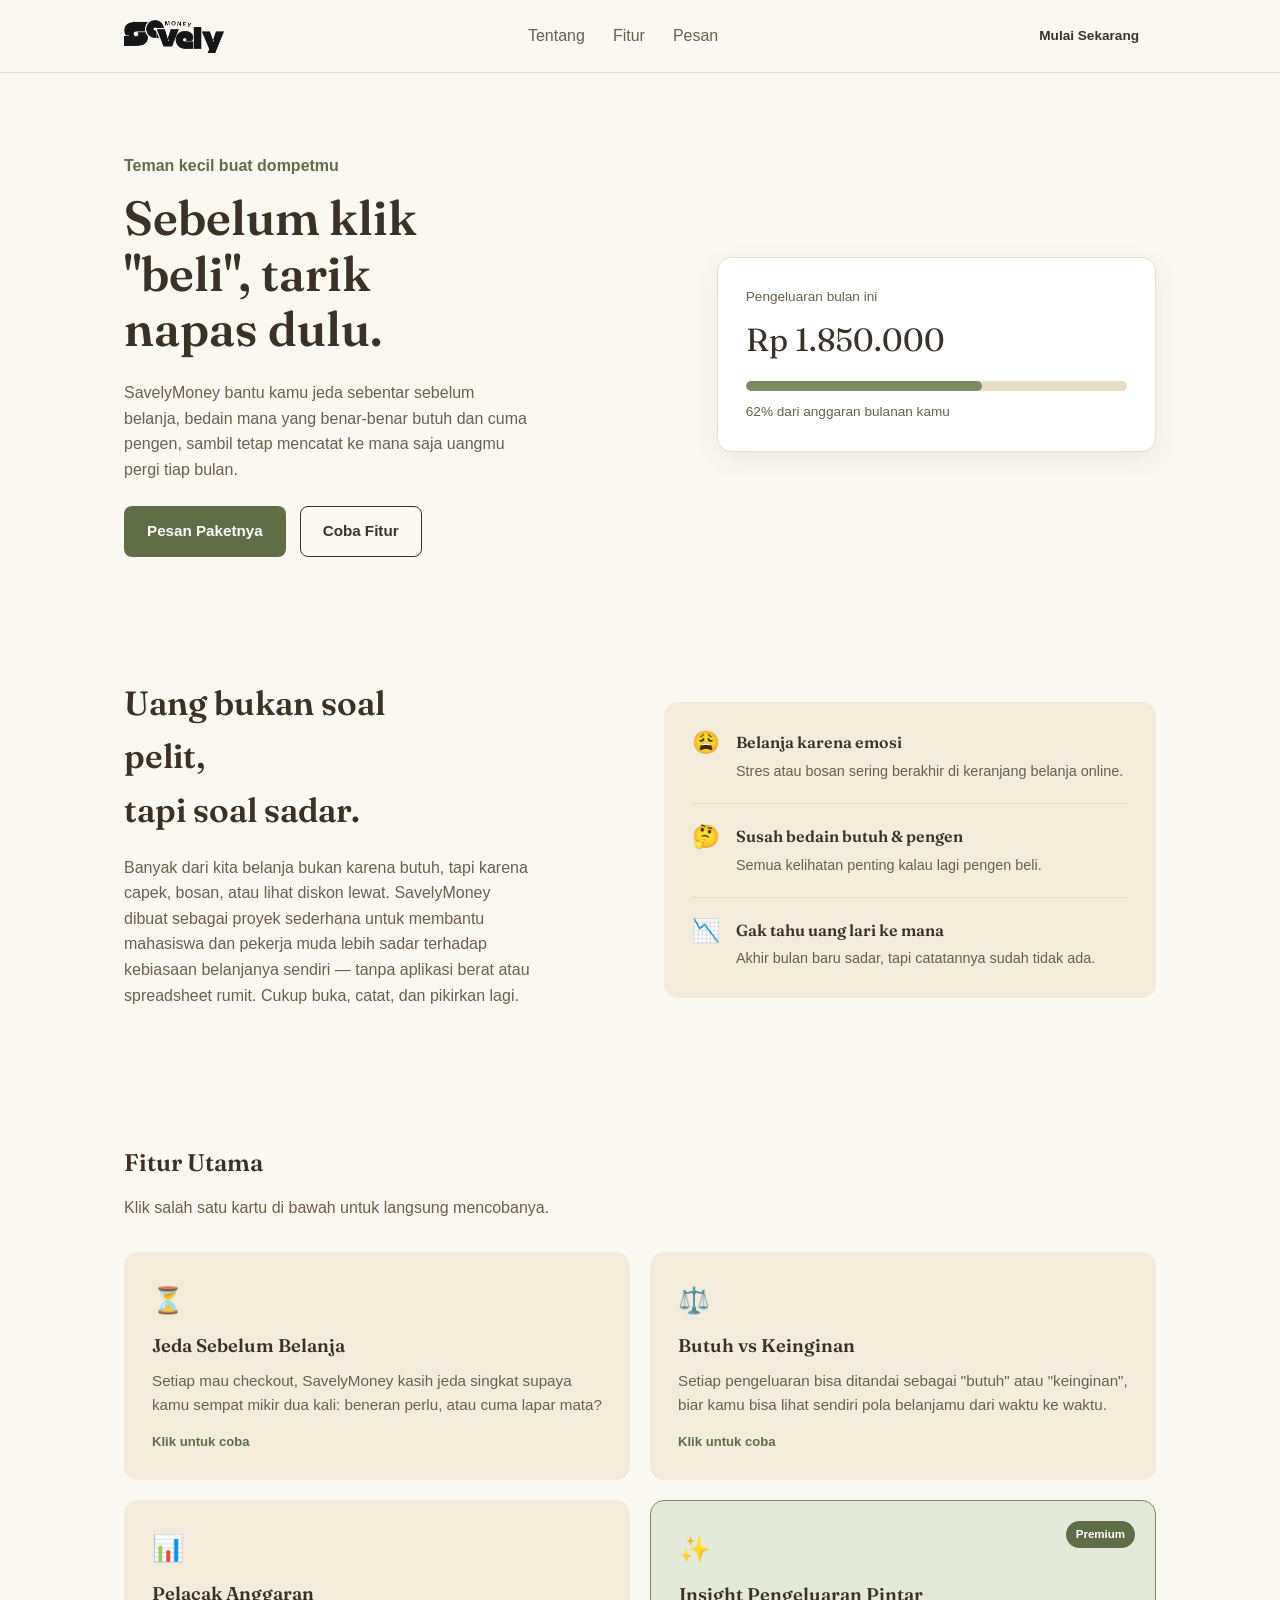
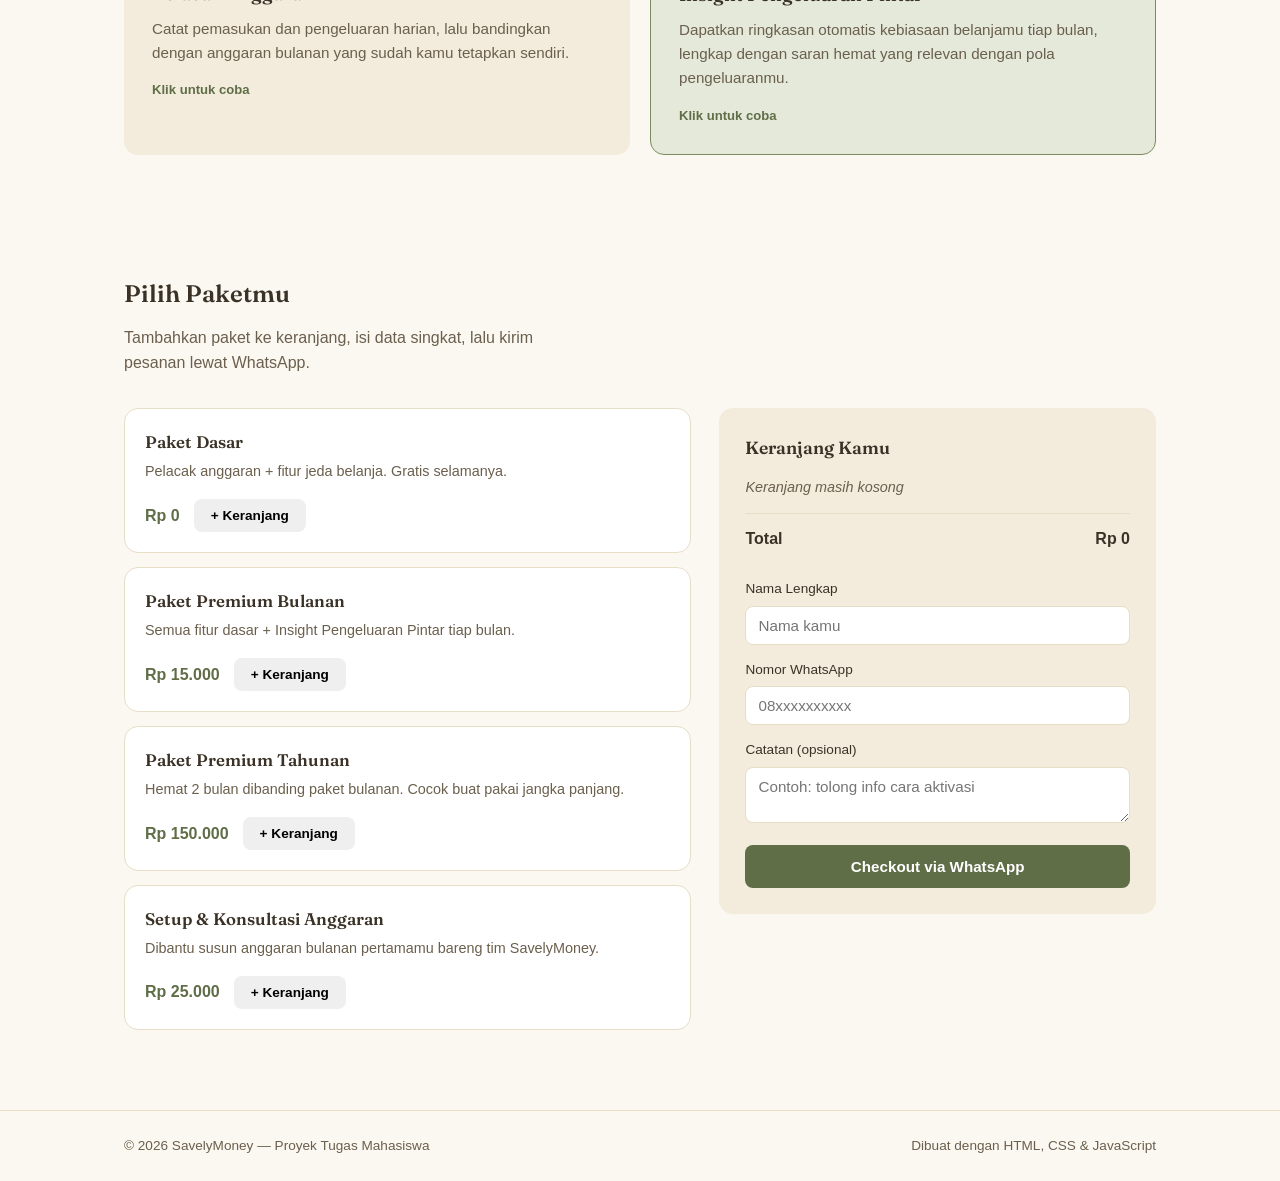
==== commit a48f5fb6: "4 file" ====
--- a/index.html
+++ b/index.html
@@ -8,983 +8,14 @@
 <link rel="preconnect" href="https://fonts.gstatic.com" crossorigin>
 <link href="https://fonts.googleapis.com/css2?family=Fraunces:opsz,wght@9..144,400;9..144,500;9..144,600&family=Work+Sans:wght@400;500;600&display=swap" rel="stylesheet">
 <link rel="stylesheet" href="style.css">
-</head>/* ==========================================================
-   SavelyMoney — style.css
-   Palet: soft beige + hijau sage sebagai aksen
-   Font: Fraunces (judul) + Work Sans (teks)
-   ========================================================== */
-
-:root{
-  --beige-50:  #FBF8F2;
-  --beige-100: #F3ECDD;
-  --beige-200: #E8DDC6;
-  --brown-900: #3B3227;
-  --brown-600: #6B5F4D;
-  --sage-500:  #7C8B5F;
-  --sage-600:  #5F6E47;
-  --sage-100:  #E5E9DA;
-  --clay-600:  #B0754A;
-  --warn-600:  #C0554A;
-  --white:     #FFFFFF;
-  --radius-sm: 8px;
-  --radius-md: 14px;
-  --shadow-soft: 0 8px 24px rgba(59,50,39,0.08);
-  --maxw: 1080px;
-}
-
-*{ box-sizing:border-box; }
-
-body{
-  margin:0;
-  background:var(--beige-50);
-  color:var(--brown-900);
-  font-family:"Work Sans", sans-serif;
-  line-height:1.6;
-  -webkit-font-smoothing:antialiased;
-}
-
-h1,h2,h3,h4{
-  font-family:"Fraunces", serif;
-  color:var(--brown-900);
-  margin:0 0 0.5em;
-  font-weight:600;
-}
-
-p{ margin:0 0 1em; color:var(--brown-600); }
-
-a{ color:inherit; text-decoration:none; }
-
-img{ max-width:100%; display:block; }
-
-.container{
-  max-width:var(--maxw);
-  margin:0 auto;
-  padding:0 24px;
-}
-
-/* ---------- Buttons ---------- */
-.btn{
-  display:inline-block;
-  padding:12px 22px;
-  border-radius:var(--radius-sm);
-  font-weight:600;
-  font-size:0.95rem;
-  border:1px solid transparent;
-  cursor:pointer;
-  transition:transform .15s ease, background .15s ease;
-  font-family:inherit;
-}
-.btn:hover{ transform:translateY(-1px); }
-
-.btn-primary{
-  background:var(--sage-600);
-  color:var(--white);
-}
-.btn-primary:hover{ background:var(--sage-500); }
-
-.btn-ghost{
-  background:transparent;
-  border-color:var(--brown-900);
-  color:var(--brown-900);
-}
-.btn-ghost:hover{ background:var(--brown-900); color:var(--white); }
-.btn-ghost.selected{ background:var(--sage-600); border-color:var(--sage-600); color:var(--white); }
-
-.btn-small{
-  padding:8px 16px;
-  font-size:0.85rem;
-}
-
-/* ---------- Header ---------- */
-.site-header{
-  position:sticky;
-  top:0;
-  z-index:10;
-  background:rgba(251,248,242,0.9);
-  backdrop-filter:blur(6px);
-  border-bottom:1px solid var(--beige-200);
-}
-.header-inner{
-  display:flex;
-  align-items:center;
-  justify-content:space-between;
-  padding-top:16px;
-  padding-bottom:16px;
-}
-.logo{
-  display:flex;
-  align-items:center;
-}
-.logo-img{
-  height:34px;
-  width:auto;
-  display:block;
-}
-
-.nav{ display:flex; gap:28px; }
-.nav a{ color:var(--brown-600); font-weight:500; }
-.nav a:hover{ color:var(--sage-600); }
-
-/* ---------- Hero ---------- */
-.hero{ padding:80px 0 60px; position:relative; overflow:hidden; }
-.hero-inner{
-  position:relative;
-  z-index:1;
-  display:grid;
-  grid-template-columns:1.1fr 0.9fr;
-  gap:56px;
-  align-items:center;
-}
-.hero-eyebrow{
-  color:var(--sage-600);
-  font-weight:600;
-  margin-bottom:12px;
-}
-.hero-text h1{
-  font-size:clamp(2rem, 4vw, 3rem);
-  line-height:1.15;
-  max-width:11ch;
-}
-.hero-desc{ max-width:46ch; }
-.hero-actions{ display:flex; gap:14px; margin-top:24px; flex-wrap:wrap; }
-
-.hero-card{
-  background:var(--white);
-  border:1px solid var(--beige-200);
-  border-radius:var(--radius-md);
-  padding:28px;
-  box-shadow:var(--shadow-soft);
-}
-.hero-card-label{ font-size:0.85rem; color:var(--brown-600); margin-bottom:6px; }
-.hero-card-amount{
-  font-family:"Fraunces", serif;
-  font-size:2rem;
-  color:var(--brown-900);
-  margin-bottom:16px;
-}
-.hero-card-bar{
-  background:var(--beige-200);
-  border-radius:99px;
-  height:10px;
-  overflow:hidden;
-  margin-bottom:10px;
-}
-.hero-card-bar span{
-  display:block;
-  height:100%;
-  background:var(--sage-500);
-  border-radius:99px;
-}
-.hero-card-note{ font-size:0.85rem; margin:0; }
-
-/* ---------- Animasi uang melayang (dekoratif, di belakang teks hero) ---------- */
-.money-rain{
-  position:absolute;
-  inset:0;
-  overflow:hidden;
-  pointer-events:none;
-  z-index:0;
-}
-.money-rain span{
-  position:absolute;
-  bottom:-40px;
-  opacity:0;
-  animation:moneyFloat 10s linear infinite;
-}
-.money-rain span:nth-child(1){ left:4%;  font-size:1.4rem; animation-delay:0s;   }
-.money-rain span:nth-child(2){ left:18%; font-size:1.9rem; animation-delay:1.6s; }
-.money-rain span:nth-child(3){ left:34%; font-size:1.3rem; animation-delay:3.2s; }
-.money-rain span:nth-child(4){ left:58%; font-size:1.8rem; animation-delay:0.8s; }
-.money-rain span:nth-child(5){ left:76%; font-size:1.4rem; animation-delay:4.4s; }
-.money-rain span:nth-child(6){ left:92%; font-size:1.7rem; animation-delay:2.4s; }
-
-@keyframes moneyFloat{
-  0%   { transform:translateY(0) rotate(0deg);      opacity:0;   }
-  12%  { opacity:.35; }
-  50%  { transform:translateY(-170px) rotate(8deg);  opacity:.28; }
-  88%  { opacity:0; }
-  100% { transform:translateY(-340px) rotate(-6deg); opacity:0;   }
-}
-
-@media (prefers-reduced-motion: reduce){
-  .money-rain span{ animation:none; opacity:0; }
-}
-
-/* ---------- About ---------- */
-.about{ padding:60px 0 70px; }
-.about-inner{
-  display:grid;
-  grid-template-columns:1fr 1fr;
-  gap:48px;
-  align-items:center;
-}
-.about-text h2{
-  font-size:clamp(1.6rem, 3vw, 2.1rem);
-  max-width:14ch;
-}
-.about-text p{ max-width:46ch; }
-
-.about-panel{
-  background:var(--beige-100);
-  border-radius:var(--radius-md);
-  padding:8px 28px;
-}
-.about-point{
-  display:flex;
-  gap:16px;
-  align-items:flex-start;
-  padding:20px 0;
-}
-.about-point + .about-point{ border-top:1px solid var(--beige-200); }
-.about-point-icon{ font-size:1.4rem; line-height:1; margin-top:2px; }
-.about-point h4{ font-size:1rem; margin-bottom:4px; }
-.about-point p{ margin:0; font-size:0.9rem; }
-
-/* ---------- Fitur ---------- */
-.fitur{ padding:50px 0 70px; }
-.section-desc{ max-width:52ch; }
-
-.fitur-grid{
-  display:grid;
-  grid-template-columns:repeat(2, 1fr);
-  gap:20px;
-  margin-top:32px;
-}
-.fitur-card{
-  background:var(--beige-100);
-  border-radius:var(--radius-md);
-  padding:28px;
-  position:relative;
-  cursor:pointer;
-  transition:transform .15s ease, box-shadow .15s ease;
-}
-.fitur-card:hover,
-.fitur-card:focus-visible{
-  transform:translateY(-3px);
-  box-shadow:var(--shadow-soft);
-  outline:none;
-}
-.fitur-card--premium{
-  background:var(--sage-100);
-  border:1px solid var(--sage-500);
-}
-.fitur-icon{ font-size:1.6rem; display:block; margin-bottom:10px; }
-.fitur-card h3{ font-size:1.15rem; margin-bottom:8px; }
-.fitur-card p{ margin:0; font-size:0.95rem; }
-.fitur-badge{
-  position:absolute;
-  top:20px; right:20px;
-  background:var(--sage-600);
-  color:var(--white);
-  font-size:0.72rem;
-  font-weight:600;
-  padding:4px 10px;
-  border-radius:99px;
-}
-.fitur-hint{
-  display:block;
-  margin-top:14px;
-  font-size:0.82rem;
-  color:var(--sage-600);
-  font-weight:600;
-}
-
-/* ---------- Pemesanan ---------- */
-.pesan{ padding:50px 0 80px; }
-
-.pesan-layout{
-  display:grid;
-  grid-template-columns:1.3fr 1fr;
-  gap:28px;
-  margin-top:32px;
-  align-items:start;
-}
-
-.produk-list{ display:flex; flex-direction:column; gap:14px; }
-
-.produk-card{
-  background:var(--white);
-  border:1px solid var(--beige-200);
-  border-radius:var(--radius-md);
-  padding:20px;
-  display:flex;
-  justify-content:space-between;
-  align-items:center;
-  gap:16px;
-  flex-wrap:wrap;
-}
-.produk-info h3{ font-size:1.05rem; margin-bottom:4px; }
-.produk-info p{ margin:0; font-size:0.9rem; }
-.produk-aksi{
-  display:flex;
-  align-items:center;
-  gap:14px;
-  flex-shrink:0;
-}
-.produk-harga{ font-weight:600; color:var(--sage-600); white-space:nowrap; }
-
-.keranjang-box{
-  background:var(--beige-100);
-  border-radius:var(--radius-md);
-  padding:26px;
-  position:sticky;
-  top:90px;
-}
-.keranjang-box h3{ font-size:1.1rem; margin-bottom:14px; }
-
-.keranjang-items{
-  list-style:none;
-  margin:0 0 14px;
-  padding:0;
-  display:flex;
-  flex-direction:column;
-  gap:8px;
-}
-.keranjang-items li{
-  display:flex;
-  justify-content:space-between;
-  font-size:0.9rem;
-  gap:8px;
-}
-.keranjang-kosong{ color:var(--brown-600); font-style:italic; }
-
-.item-hapus{
-  background:none;
-  border:none;
-  color:var(--brown-600);
-  cursor:pointer;
-  font-size:0.85rem;
-  text-decoration:underline;
-  padding:0;
-}
-
-.keranjang-total{
-  display:flex;
-  justify-content:space-between;
-  font-weight:600;
-  border-top:1px solid var(--beige-200);
-  padding-top:12px;
-  margin-bottom:18px;
-}
-
-.form-pesan{ display:flex; flex-direction:column; gap:6px; }
-.form-pesan label{ font-size:0.85rem; font-weight:500; margin-top:8px; }
-.form-pesan input,
-.form-pesan textarea{
-  font-family:inherit;
-  font-size:0.95rem;
-  padding:10px 12px;
-  border:1px solid var(--beige-200);
-  border-radius:var(--radius-sm);
-  background:var(--white);
-  resize:vertical;
-}
-.form-pesan input:focus,
-.form-pesan textarea:focus{
-  outline:2px solid var(--sage-500);
-  outline-offset:1px;
-}
-.btn-checkout{ margin-top:16px; width:100%; }
-
-/* ---------- Footer ---------- */
-.site-footer{
-  border-top:1px solid var(--beige-200);
-  padding:24px 0;
-}
-.footer-inner{
-  display:flex;
-  justify-content:space-between;
-  flex-wrap:wrap;
-  gap:8px;
-  font-size:0.85rem;
-  color:var(--brown-600);
-}
-
-/* ==========================================================
-   MODAL FITUR
-   ========================================================== */
-.modal-overlay{
-  position:fixed;
-  inset:0;
-  background:rgba(59,50,39,0.55);
-  display:none;
-  align-items:center;
-  justify-content:center;
-  padding:20px;
-  z-index:100;
-}
-.modal-overlay.active{ display:flex; }
-
-.modal-box{
-  display:none;
-  background:var(--white);
-  border-radius:var(--radius-md);
-  padding:30px;
-  max-width:420px;
-  width:100%;
-  max-height:85vh;
-  overflow-y:auto;
-  position:relative;
-  box-shadow:var(--shadow-soft);
-  animation:modalIn .2s ease;
-}
-.modal-box.active{ display:block; }
-.modal-box--premium{ border:1px solid var(--sage-500); }
-
-@keyframes modalIn{
-  from{ opacity:0; transform:translateY(10px) scale(.98); }
-  to{ opacity:1; transform:translateY(0) scale(1); }
-}
-
-.modal-close{
-  position:absolute;
-  top:14px; right:16px;
-  background:none;
-  border:none;
-  font-size:1.5rem;
-  line-height:1;
-  cursor:pointer;
-  color:var(--brown-600);
-}
-.modal-close:hover{ color:var(--brown-900); }
-
-.modal-box h3{ font-size:1.25rem; padding-right:24px; }
-.modal-desc{ font-size:0.9rem; }
-
-.modal-box label{
-  display:block;
-  font-size:0.85rem;
-  font-weight:500;
-  margin-top:12px;
-  margin-bottom:4px;
-}
-.modal-box input{
-  width:100%;
-  padding:10px 12px;
-  border:1px solid var(--beige-200);
-  border-radius:var(--radius-sm);
-  font-family:inherit;
-  font-size:0.95rem;
-  background:var(--beige-50);
-}
-.modal-box input:focus{
-  outline:2px solid var(--sage-500);
-  outline-offset:1px;
-}
-.modal-box .btn{ margin-top:18px; }
-
-/* Jeda Sebelum Belanja */
-.jeda-countdown{
-  font-family:"Fraunces", serif;
-  font-size:2.6rem;
-  text-align:center;
-  color:var(--sage-600);
-  margin:16px 0 4px;
-}
-.jeda-countdown-label{ text-align:center; font-size:0.85rem; margin:0; }
-.jeda-pertanyaan{ text-align:center; margin-top:14px; }
-.jeda-pertanyaan-aksi{ display:flex; gap:10px; justify-content:center; margin-top:12px; }
-.jeda-pertanyaan-aksi .btn{ margin-top:0; flex:1; }
-.jeda-pesan{
-  background:var(--sage-100);
-  border-radius:var(--radius-sm);
-  padding:14px;
-  text-align:center;
-  margin-top:14px;
-  font-weight:500;
-}
-
-/* Butuh vs Keinginan */
-.butuh-aksi{ display:flex; gap:10px; margin-top:14px; }
-.butuh-aksi .btn{ flex:1; margin-top:0; }
-.butuh-ringkasan{
-  display:flex;
-  justify-content:space-between;
-  margin-top:18px;
-  font-size:0.9rem;
-}
-.butuh-list{
-  list-style:none;
-  padding:0;
-  margin:14px 0 0;
-  display:flex;
-  flex-direction:column;
-  gap:6px;
-  max-height:150px;
-  overflow-y:auto;
-}
-.butuh-list li{
-  display:flex;
-  justify-content:space-between;
-  gap:8px;
-  font-size:0.85rem;
-  background:var(--beige-100);
-  padding:8px 10px;
-  border-radius:var(--radius-sm);
-}
-.tag-butuh{ color:var(--sage-600); font-weight:600; white-space:nowrap; }
-.tag-keinginan{ color:var(--clay-600); font-weight:600; white-space:nowrap; }
-
-/* Pelacak Anggaran */
-.anggaran-set{ display:flex; gap:8px; margin-top:6px; }
-.anggaran-set input{ flex:1; }
-.anggaran-set .btn{ margin-top:0; }
-
-.anggaran-progress-wrap{ margin-top:20px; }
-.anggaran-progress-bar{
-  background:var(--beige-200);
-  border-radius:99px;
-  height:10px;
-  overflow:hidden;
-}
-.anggaran-progress-bar span{
-  display:block;
-  height:100%;
-  background:var(--sage-500);
-  border-radius:99px;
-  transition:width .3s ease, background .3s ease;
-}
-.anggaran-progress-bar.warning span{ background:var(--warn-600); }
-#anggaran-status{ font-size:0.85rem; margin-top:8px; }
-
-.pengeluaran-input{ display:flex; gap:8px; margin-top:6px; flex-wrap:wrap; }
-.pengeluaran-input input{ flex:1; min-width:110px; }
-.pengeluaran-input .btn{ margin-top:0; }
-
-.pengeluaran-list{
-  list-style:none;
-  padding:0;
-  margin:14px 0 0;
-  display:flex;
-  flex-direction:column;
-  gap:6px;
-  max-height:150px;
-  overflow-y:auto;
-}
-.pengeluaran-list li{
-  display:flex;
-  justify-content:space-between;
-  font-size:0.85rem;
-  background:var(--beige-100);
-  padding:8px 10px;
-  border-radius:var(--radius-sm);
-}
-
-/* Insight Pengeluaran Pintar */
-.insight-hasil{ margin-top:16px; display:flex; flex-direction:column; gap:10px; }
-.insight-line{
-  background:var(--sage-100);
-  border-left:3px solid var(--sage-600);
-  padding:10px 14px;
-  border-radius:var(--radius-sm);
-  font-size:0.9rem;
-}
-
-/* ---------- Responsive ---------- */
-@media (max-width: 860px){
-  .hero-inner{ grid-template-columns:1fr; }
-  .about-inner{ grid-template-columns:1fr; }
-  .fitur-grid{ grid-template-columns:1fr; }
-  .pesan-layout{ grid-template-columns:1fr; }
-  .keranjang-box{ position:static; }
-}
-
-@media (max-width: 480px){
-  .nav{ display:none; }
-  .produk-card{ flex-direction:column; align-items:flex-start; }
-  .produk-aksi{ width:100%; justify-content:space-between; }
-  .jeda-pertanyaan-aksi{ flex-direction:column; }
-}
-
+</head>
 <body>
 
 <!-- ====== HEADER ====== -->
 <header class="site-header">
   <div class="container header-inner">
     <a href="#" class="logo"><img src="logo.png" alt="SavelyMoney" class="logo-img"></a>
-    <nav class="nav">/* ==========================================================
-   SavelyMoney — script.js
-   Logika: keranjang & checkout WhatsApp + 4 fitur interaktif
-   ========================================================== */
-
-// Nomor WhatsApp tujuan checkout (format internasional, tanpa "+" dan tanpa 0 di depan)
-const NOMOR_WA = "6289509631956";
-
-/* ============================================================
-   1. KERANJANG & CHECKOUT
-   ============================================================ */
-
-let keranjang = [];
-
-const produkList        = document.getElementById("produk-list");
-const keranjangItemsEl  = document.getElementById("keranjang-items");
-const keranjangTotalEl  = document.getElementById("keranjang-total-harga");
-const formPesan         = document.getElementById("form-pesan");
-
-function formatRupiah(angka) {
-  return "Rp " + Math.round(angka).toLocaleString("id-ID");
-}
-
-produkList.addEventListener("click", function (e) {
-  if (!e.target.classList.contains("btn-tambah")) return;
-
-  const card  = e.target.closest(".produk-card");
-  const nama  = card.dataset.nama;
-  const harga = parseInt(card.dataset.harga, 10);
-
-  const itemAda = keranjang.find((item) => item.nama === nama);
-  if (itemAda) {
-    itemAda.jumlah += 1;
-  } else {
-    keranjang.push({ nama, harga, jumlah: 1 });
-  }
-
-  renderKeranjang();
-});
-
-keranjangItemsEl.addEventListener("click", function (e) {
-  if (!e.target.classList.contains("item-hapus")) return;
-  const index = parseInt(e.target.dataset.index, 10);
-  keranjang.splice(index, 1);
-  renderKeranjang();
-});
-
-function renderKeranjang() {
-  keranjangItemsEl.innerHTML = "";
-
-  if (keranjang.length === 0) {
-    keranjangItemsEl.innerHTML = '<li class="keranjang-kosong">Keranjang masih kosong</li>';
-    keranjangTotalEl.textContent = formatRupiah(0);
-    return;
-  }
-
-  let total = 0;
-
-  keranjang.forEach((item, index) => {
-    const subtotal = item.harga * item.jumlah;
-    total += subtotal;
-
-    const li = document.createElement("li");
-    li.innerHTML = `
-      <span>${item.nama} x${item.jumlah} — ${formatRupiah(subtotal)}</span>
-      <button type="button" class="item-hapus" data-index="${index}">hapus</button>
-    `;
-    keranjangItemsEl.appendChild(li);
-  });
-
-  keranjangTotalEl.textContent = formatRupiah(total);
-}
-
-formPesan.addEventListener("submit", function (e) {
-  e.preventDefault();
-
-  if (keranjang.length === 0) {
-    alert("Keranjang masih kosong. Tambahkan paket dulu, ya.");
-    return;
-  }
-
-  const nama    = document.getElementById("nama").value.trim();
-  const wa      = document.getElementById("wa").value.trim();
-  const catatan = document.getElementById("catatan").value.trim();
-
-  if (!nama || !wa) {
-    alert("Mohon isi nama dan nomor WhatsApp terlebih dahulu.");
-    return;
-  }
-
-  let total = 0;
-  let daftarItem = "";
-  keranjang.forEach((item) => {
-    const subtotal = item.harga * item.jumlah;
-    total += subtotal;
-    daftarItem += `- ${item.nama} x${item.jumlah} (${formatRupiah(subtotal)})\n`;
-  });
-
-  let pesan = "";
-  pesan += "Halo SavelyMoney, saya ingin memesan:\n\n";
-  pesan += daftarItem;
-  pesan += `\nTotal: ${formatRupiah(total)}\n\n`;
-  pesan += `Nama: ${nama}\n`;
-  pesan += `No. WhatsApp: ${wa}\n`;
-  if (catatan) {
-    pesan += `Catatan: ${catatan}\n`;
-  }
-
-  const pesanURL = encodeURIComponent(pesan);
-  const linkWA = `https://wa.me/${NOMOR_WA}?text=${pesanURL}`;
-
-  window.open(linkWA, "_blank");
-});
-
-renderKeranjang();
-
-/* ============================================================
-   2. MODAL: buka & tutup
-   ============================================================ */
-
-const modalOverlay = document.getElementById("modal-overlay");
-const modalBoxes   = document.querySelectorAll(".modal-box");
-const fiturCards    = document.querySelectorAll(".fitur-card");
-
-function bukaModal(id) {
-  modalBoxes.forEach((box) => box.classList.remove("active"));
-  const target = document.getElementById(id);
-  if (!target) return;
-  target.classList.add("active");
-  modalOverlay.classList.add("active");
-  document.body.style.overflow = "hidden";
-}
-
-function tutupModal() {
-  modalOverlay.classList.remove("active");
-  document.body.style.overflow = "";
-}
-
-fiturCards.forEach((card) => {
-  card.addEventListener("click", () => bukaModal(card.dataset.modal));
-  card.addEventListener("keydown", (e) => {
-    if (e.key === "Enter" || e.key === " ") {
-      e.preventDefault();
-      bukaModal(card.dataset.modal);
-    }
-  });
-});
-
-document.querySelectorAll(".modal-close").forEach((btn) => {
-  btn.addEventListener("click", tutupModal);
-});
-
-modalOverlay.addEventListener("click", (e) => {
-  if (e.target === modalOverlay) tutupModal();
-});
-
-document.addEventListener("keydown", (e) => {
-  if (e.key === "Escape") tutupModal();
-});
-
-/* ============================================================
-   3. FITUR: Jeda Sebelum Belanja
-   ============================================================ */
-
-const jedaMulaiBtn = document.getElementById("jeda-mulai");
-const jedaHasilEl  = document.getElementById("jeda-hasil");
-
-jedaMulaiBtn.addEventListener("click", () => {
-  const nama  = document.getElementById("jeda-nama").value.trim();
-  const harga = parseInt(document.getElementById("jeda-harga").value, 10);
-
-  if (!nama || !harga || harga <= 0) {
-    alert("Isi dulu nama barang dan harganya, ya.");
-    return;
-  }
-
-  jedaMulaiBtn.disabled = true;
-  let sisaDetik = 10;
-
-  jedaHasilEl.innerHTML = `
-    <p class="jeda-countdown">${sisaDetik}</p>
-    <p class="jeda-countdown-label">Tarik napas, jangan checkout dulu...</p>
-  `;
-  const angkaEl = jedaHasilEl.querySelector(".jeda-countdown");
-
-  const interval = setInterval(() => {
-    sisaDetik -= 1;
-    angkaEl.textContent = sisaDetik;
-
-    if (sisaDetik <= 0) {
-      clearInterval(interval);
-      jedaMulaiBtn.disabled = false;
-      jedaHasilEl.innerHTML = `
-        <div class="jeda-pertanyaan">
-          <p>Waktu jeda selesai. Masih mau beli <strong>${nama}</strong>
-          seharga <strong>${formatRupiah(harga)}</strong>?</p>
-          <div class="jeda-pertanyaan-aksi">
-            <button class="btn btn-ghost" id="jeda-lanjut">Tetap Beli</button>
-            <button class="btn btn-primary" id="jeda-batal">Gak Jadi</button>
-          </div>
-        </div>
-      `;
-
-      document.getElementById("jeda-lanjut").addEventListener("click", () => {
-        jedaHasilEl.innerHTML = `<div class="jeda-pesan">Oke, keputusan di tanganmu. Semoga ${nama}-nya bermanfaat! 🙂</div>`;
-      });
-
-      document.getElementById("jeda-batal").addEventListener("click", () => {
-        jedaHasilEl.innerHTML = `<div class="jeda-pesan">Mantap! ${formatRupiah(harga)} berhasil kamu selamatkan hari ini 🎉</div>`;
-      });
-    }
-  }, 1000);
-});
-
-/* ============================================================
-   4. FITUR: Butuh vs Keinginan
-   ============================================================ */
-
-let catatanButuh = []; // { nama, tipe: "Butuh" | "Keinginan" }
-
-const butuhNamaInput   = document.getElementById("butuh-nama");
-const btnButuh         = document.getElementById("btn-butuh");
-const btnKeinginan     = document.getElementById("btn-keinginan");
-const jumlahButuhEl    = document.getElementById("jumlah-butuh");
-const jumlahKeinginanEl= document.getElementById("jumlah-keinginan");
-const butuhListEl      = document.getElementById("butuh-list");
-
-function tambahCatatanButuh(tipe) {
-  const nama = butuhNamaInput.value.trim();
-  if (!nama) {
-    alert("Tulis dulu nama barangnya, ya.");
-    return;
-  }
-  catatanButuh.unshift({ nama, tipe });
-  butuhNamaInput.value = "";
-  renderButuh();
-}
-
-btnButuh.addEventListener("click", () => tambahCatatanButuh("Butuh"));
-btnKeinginan.addEventListener("click", () => tambahCatatanButuh("Keinginan"));
-
-function renderButuh() {
-  const totalButuh     = catatanButuh.filter((c) => c.tipe === "Butuh").length;
-  const totalKeinginan = catatanButuh.filter((c) => c.tipe === "Keinginan").length;
-
-  jumlahButuhEl.textContent = totalButuh;
-  jumlahKeinginanEl.textContent = totalKeinginan;
-
-  butuhListEl.innerHTML = "";
-  catatanButuh.slice(0, 6).forEach((c) => {
-    const li = document.createElement("li");
-    const tagClass = c.tipe === "Butuh" ? "tag-butuh" : "tag-keinginan";
-    li.innerHTML = `<span>${c.nama}</span><span class="${tagClass}">${c.tipe}</span>`;
-    butuhListEl.appendChild(li);
-  });
-}
-
-/* ============================================================
-   5. FITUR: Pelacak Anggaran
-   ============================================================ */
-
-let anggaranBulanan = 0;
-let pengeluaranList = []; // { nama, jumlah }
-
-const anggaranJumlahInput = document.getElementById("anggaran-jumlah");
-const anggaranSetBtn      = document.getElementById("anggaran-set-btn");
-const anggaranProgressBar = document.getElementById("anggaran-progress-bar");
-const anggaranProgressEl  = document.getElementById("anggaran-progress");
-const anggaranStatusEl    = document.getElementById("anggaran-status");
-const pengeluaranNamaInput   = document.getElementById("pengeluaran-nama");
-const pengeluaranJumlahInput = document.getElementById("pengeluaran-jumlah");
-const pengeluaranTambahBtn   = document.getElementById("pengeluaran-tambah");
-const pengeluaranListEl      = document.getElementById("pengeluaran-list");
-
-anggaranSetBtn.addEventListener("click", () => {
-  const nilai = parseInt(anggaranJumlahInput.value, 10);
-  if (!nilai || nilai <= 0) {
-    alert("Masukkan jumlah anggaran yang valid, ya.");
-    return;
-  }
-  anggaranBulanan = nilai;
-  renderAnggaran();
-});
-
-pengeluaranTambahBtn.addEventListener("click", () => {
-  const nama   = pengeluaranNamaInput.value.trim();
-  const jumlah = parseInt(pengeluaranJumlahInput.value, 10);
-
-  if (!nama || !jumlah || jumlah <= 0) {
-    alert("Isi nama dan jumlah pengeluaran dengan benar, ya.");
-    return;
-  }
-
-  pengeluaranList.push({ nama, jumlah });
-  pengeluaranNamaInput.value = "";
-  pengeluaranJumlahInput.value = "";
-  renderAnggaran();
-});
-
-function totalPengeluaran() {
-  return pengeluaranList.reduce((total, item) => total + item.jumlah, 0);
-}
-
-function renderAnggaran() {
-  // Render daftar pengeluaran
-  pengeluaranListEl.innerHTML = "";
-  pengeluaranList.forEach((item) => {
-    const li = document.createElement("li");
-    li.innerHTML = `<span>${item.nama}</span><span>${formatRupiah(item.jumlah)}</span>`;
-    pengeluaranListEl.appendChild(li);
-  });
-
-  const total = totalPengeluaran();
-
-  if (anggaranBulanan <= 0) {
-    anggaranProgressEl.style.width = "0%";
-    anggaranProgressBar.classList.remove("warning");
-    anggaranStatusEl.textContent = pengeluaranList.length
-      ? `Total pengeluaran tercatat: ${formatRupiah(total)}. Atur anggaran bulanan supaya bisa dibandingkan.`
-      : "Belum ada anggaran yang diatur.";
-    return;
-  }
-
-  const persen = Math.min((total / anggaranBulanan) * 100, 100);
-  anggaranProgressEl.style.width = persen + "%";
-
-  const sisa = anggaranBulanan - total;
-
-  if (total > anggaranBulanan) {
-    anggaranProgressBar.classList.add("warning");
-    anggaranStatusEl.textContent = `Sudah lewat anggaran sebesar ${formatRupiah(Math.abs(sisa))}. Coba mulai rem pengeluaran ya.`;
-  } else {
-    anggaranProgressBar.classList.remove("warning");
-    anggaranStatusEl.textContent = `Terpakai ${Math.round(persen)}% dari anggaran. Sisa ${formatRupiah(sisa)} untuk bulan ini.`;
-  }
-}
-
-/* ============================================================
-   6. FITUR: Insight Pengeluaran Pintar (Premium)
-   ============================================================ */
-
-const insightBuatBtn = document.getElementById("insight-buat");
-const insightHasilEl = document.getElementById("insight-hasil");
-
-insightBuatBtn.addEventListener("click", () => {
-  const baris = [];
-  const totalBelanja = totalPengeluaran();
-
-  // Insight dari data Pelacak Anggaran
-  if (anggaranBulanan > 0) {
-    const persen = Math.round((totalBelanja / anggaranBulanan) * 100);
-    baris.push(`Kamu sudah memakai sekitar ${persen}% dari anggaran bulan ini.`);
-
-    if (persen >= 100) {
-      baris.push("Pengeluaranmu sudah melewati anggaran. Coba tunda dulu pembelian yang belum mendesak.");
-    } else if (persen >= 80) {
-      baris.push("Anggaranmu sudah menipis. Sebaiknya lebih hati-hati sampai akhir bulan.");
-    } else if (persen < 40) {
-      baris.push("Kabar baik, pengeluaranmu masih cukup terkendali bulan ini.");
-    }
-  }
-
-  // Insight dari data Butuh vs Keinginan
-  const totalButuh     = catatanButuh.filter((c) => c.tipe === "Butuh").length;
-  const totalKeinginan = catatanButuh.filter((c) => c.tipe === "Keinginan").length;
-  const totalCatatan   = totalButuh + totalKeinginan;
-
-  if (totalCatatan > 0) {
-    const persenKeinginan = Math.round((totalKeinginan / totalCatatan) * 100);
-    baris.push(`Dari barang yang kamu catat, ${persenKeinginan}% ternyata cuma keinginan, bukan kebutuhan.`);
-
-    if (persenKeinginan >= 50) {
-      baris.push("Coba lebih sering pakai fitur Jeda Sebelum Belanja untuk barang-barang yang sifatnya keinginan.");
-    }
-  }
-
-  if (baris.length === 0) {
-    baris.push("Kamu belum punya data untuk dianalisis. Coba isi Pelacak Anggaran atau Butuh vs Keinginan dulu, ya!");
-  }
-
-  insightHasilEl.innerHTML = baris.map((teks) => `<div class="insight-line">${teks}</div>`).join("");
-});
-
+    <nav class="nav">
       <a href="#tentang">Tentang</a>
       <a href="#fitur">Fitur</a>
       <a href="#pesan">Pesan</a>
--- a/style.css
+++ b/style.css
@@ -0,0 +1,587 @@
+/* ==========================================================
+   SavelyMoney — style.css
+   Palet: soft beige + hijau sage sebagai aksen
+   Font: Fraunces (judul) + Work Sans (teks)
+   ========================================================== */
+
+:root{
+  --beige-50:  #FBF8F2;
+  --beige-100: #F3ECDD;
+  --beige-200: #E8DDC6;
+  --brown-900: #3B3227;
+  --brown-600: #6B5F4D;
+  --sage-500:  #7C8B5F;
+  --sage-600:  #5F6E47;
+  --sage-100:  #E5E9DA;
+  --clay-600:  #B0754A;
+  --warn-600:  #C0554A;
+  --white:     #FFFFFF;
+  --radius-sm: 8px;
+  --radius-md: 14px;
+  --shadow-soft: 0 8px 24px rgba(59,50,39,0.08);
+  --maxw: 1080px;
+}
+
+*{ box-sizing:border-box; }
+
+body{
+  margin:0;
+  background:var(--beige-50);
+  color:var(--brown-900);
+  font-family:"Work Sans", sans-serif;
+  line-height:1.6;
+  -webkit-font-smoothing:antialiased;
+}
+
+h1,h2,h3,h4{
+  font-family:"Fraunces", serif;
+  color:var(--brown-900);
+  margin:0 0 0.5em;
+  font-weight:600;
+}
+
+p{ margin:0 0 1em; color:var(--brown-600); }
+
+a{ color:inherit; text-decoration:none; }
+
+img{ max-width:100%; display:block; }
+
+.container{
+  max-width:var(--maxw);
+  margin:0 auto;
+  padding:0 24px;
+}
+
+/* ---------- Buttons ---------- */
+.btn{
+  display:inline-block;
+  padding:12px 22px;
+  border-radius:var(--radius-sm);
+  font-weight:600;
+  font-size:0.95rem;
+  border:1px solid transparent;
+  cursor:pointer;
+  transition:transform .15s ease, background .15s ease;
+  font-family:inherit;
+}
+.btn:hover{ transform:translateY(-1px); }
+
+.btn-primary{
+  background:var(--sage-600);
+  color:var(--white);
+}
+.btn-primary:hover{ background:var(--sage-500); }
+
+.btn-ghost{
+  background:transparent;
+  border-color:var(--brown-900);
+  color:var(--brown-900);
+}
+.btn-ghost:hover{ background:var(--brown-900); color:var(--white); }
+.btn-ghost.selected{ background:var(--sage-600); border-color:var(--sage-600); color:var(--white); }
+
+.btn-small{
+  padding:8px 16px;
+  font-size:0.85rem;
+}
+
+/* ---------- Header ---------- */
+.site-header{
+  position:sticky;
+  top:0;
+  z-index:10;
+  background:rgba(251,248,242,0.9);
+  backdrop-filter:blur(6px);
+  border-bottom:1px solid var(--beige-200);
+}
+.header-inner{
+  display:flex;
+  align-items:center;
+  justify-content:space-between;
+  padding-top:16px;
+  padding-bottom:16px;
+}
+.logo{
+  display:flex;
+  align-items:center;
+}
+.logo-img{
+  height:34px;
+  width:auto;
+  display:block;
+}
+
+.nav{ display:flex; gap:28px; }
+.nav a{ color:var(--brown-600); font-weight:500; }
+.nav a:hover{ color:var(--sage-600); }
+
+/* ---------- Hero ---------- */
+.hero{ padding:80px 0 60px; position:relative; overflow:hidden; }
+.hero-inner{
+  position:relative;
+  z-index:1;
+  display:grid;
+  grid-template-columns:1.1fr 0.9fr;
+  gap:56px;
+  align-items:center;
+}
+.hero-eyebrow{
+  color:var(--sage-600);
+  font-weight:600;
+  margin-bottom:12px;
+}
+.hero-text h1{
+  font-size:clamp(2rem, 4vw, 3rem);
+  line-height:1.15;
+  max-width:11ch;
+}
+.hero-desc{ max-width:46ch; }
+.hero-actions{ display:flex; gap:14px; margin-top:24px; flex-wrap:wrap; }
+
+.hero-card{
+  background:var(--white);
+  border:1px solid var(--beige-200);
+  border-radius:var(--radius-md);
+  padding:28px;
+  box-shadow:var(--shadow-soft);
+}
+.hero-card-label{ font-size:0.85rem; color:var(--brown-600); margin-bottom:6px; }
+.hero-card-amount{
+  font-family:"Fraunces", serif;
+  font-size:2rem;
+  color:var(--brown-900);
+  margin-bottom:16px;
+}
+.hero-card-bar{
+  background:var(--beige-200);
+  border-radius:99px;
+  height:10px;
+  overflow:hidden;
+  margin-bottom:10px;
+}
+.hero-card-bar span{
+  display:block;
+  height:100%;
+  background:var(--sage-500);
+  border-radius:99px;
+}
+.hero-card-note{ font-size:0.85rem; margin:0; }
+
+/* ---------- Animasi uang melayang (dekoratif, di belakang teks hero) ---------- */
+.money-rain{
+  position:absolute;
+  inset:0;
+  overflow:hidden;
+  pointer-events:none;
+  z-index:0;
+}
+.money-rain span{
+  position:absolute;
+  bottom:-40px;
+  opacity:0;
+  animation:moneyFloat 10s linear infinite;
+}
+.money-rain span:nth-child(1){ left:4%;  font-size:1.4rem; animation-delay:0s;   }
+.money-rain span:nth-child(2){ left:18%; font-size:1.9rem; animation-delay:1.6s; }
+.money-rain span:nth-child(3){ left:34%; font-size:1.3rem; animation-delay:3.2s; }
+.money-rain span:nth-child(4){ left:58%; font-size:1.8rem; animation-delay:0.8s; }
+.money-rain span:nth-child(5){ left:76%; font-size:1.4rem; animation-delay:4.4s; }
+.money-rain span:nth-child(6){ left:92%; font-size:1.7rem; animation-delay:2.4s; }
+
+@keyframes moneyFloat{
+  0%   { transform:translateY(0) rotate(0deg);      opacity:0;   }
+  12%  { opacity:.35; }
+  50%  { transform:translateY(-170px) rotate(8deg);  opacity:.28; }
+  88%  { opacity:0; }
+  100% { transform:translateY(-340px) rotate(-6deg); opacity:0;   }
+}
+
+@media (prefers-reduced-motion: reduce){
+  .money-rain span{ animation:none; opacity:0; }
+}
+
+/* ---------- About ---------- */
+.about{ padding:60px 0 70px; }
+.about-inner{
+  display:grid;
+  grid-template-columns:1fr 1fr;
+  gap:48px;
+  align-items:center;
+}
+.about-text h2{
+  font-size:clamp(1.6rem, 3vw, 2.1rem);
+  max-width:14ch;
+}
+.about-text p{ max-width:46ch; }
+
+.about-panel{
+  background:var(--beige-100);
+  border-radius:var(--radius-md);
+  padding:8px 28px;
+}
+.about-point{
+  display:flex;
+  gap:16px;
+  align-items:flex-start;
+  padding:20px 0;
+}
+.about-point + .about-point{ border-top:1px solid var(--beige-200); }
+.about-point-icon{ font-size:1.4rem; line-height:1; margin-top:2px; }
+.about-point h4{ font-size:1rem; margin-bottom:4px; }
+.about-point p{ margin:0; font-size:0.9rem; }
+
+/* ---------- Fitur ---------- */
+.fitur{ padding:50px 0 70px; }
+.section-desc{ max-width:52ch; }
+
+.fitur-grid{
+  display:grid;
+  grid-template-columns:repeat(2, 1fr);
+  gap:20px;
+  margin-top:32px;
+}
+.fitur-card{
+  background:var(--beige-100);
+  border-radius:var(--radius-md);
+  padding:28px;
+  position:relative;
+  cursor:pointer;
+  transition:transform .15s ease, box-shadow .15s ease;
+}
+.fitur-card:hover,
+.fitur-card:focus-visible{
+  transform:translateY(-3px);
+  box-shadow:var(--shadow-soft);
+  outline:none;
+}
+.fitur-card--premium{
+  background:var(--sage-100);
+  border:1px solid var(--sage-500);
+}
+.fitur-icon{ font-size:1.6rem; display:block; margin-bottom:10px; }
+.fitur-card h3{ font-size:1.15rem; margin-bottom:8px; }
+.fitur-card p{ margin:0; font-size:0.95rem; }
+.fitur-badge{
+  position:absolute;
+  top:20px; right:20px;
+  background:var(--sage-600);
+  color:var(--white);
+  font-size:0.72rem;
+  font-weight:600;
+  padding:4px 10px;
+  border-radius:99px;
+}
+.fitur-hint{
+  display:block;
+  margin-top:14px;
+  font-size:0.82rem;
+  color:var(--sage-600);
+  font-weight:600;
+}
+
+/* ---------- Pemesanan ---------- */
+.pesan{ padding:50px 0 80px; }
+
+.pesan-layout{
+  display:grid;
+  grid-template-columns:1.3fr 1fr;
+  gap:28px;
+  margin-top:32px;
+  align-items:start;
+}
+
+.produk-list{ display:flex; flex-direction:column; gap:14px; }
+
+.produk-card{
+  background:var(--white);
+  border:1px solid var(--beige-200);
+  border-radius:var(--radius-md);
+  padding:20px;
+  display:flex;
+  justify-content:space-between;
+  align-items:center;
+  gap:16px;
+  flex-wrap:wrap;
+}
+.produk-info h3{ font-size:1.05rem; margin-bottom:4px; }
+.produk-info p{ margin:0; font-size:0.9rem; }
+.produk-aksi{
+  display:flex;
+  align-items:center;
+  gap:14px;
+  flex-shrink:0;
+}
+.produk-harga{ font-weight:600; color:var(--sage-600); white-space:nowrap; }
+
+.keranjang-box{
+  background:var(--beige-100);
+  border-radius:var(--radius-md);
+  padding:26px;
+  position:sticky;
+  top:90px;
+}
+.keranjang-box h3{ font-size:1.1rem; margin-bottom:14px; }
+
+.keranjang-items{
+  list-style:none;
+  margin:0 0 14px;
+  padding:0;
+  display:flex;
+  flex-direction:column;
+  gap:8px;
+}
+.keranjang-items li{
+  display:flex;
+  justify-content:space-between;
+  font-size:0.9rem;
+  gap:8px;
+}
+.keranjang-kosong{ color:var(--brown-600); font-style:italic; }
+
+.item-hapus{
+  background:none;
+  border:none;
+  color:var(--brown-600);
+  cursor:pointer;
+  font-size:0.85rem;
+  text-decoration:underline;
+  padding:0;
+}
+
+.keranjang-total{
+  display:flex;
+  justify-content:space-between;
+  font-weight:600;
+  border-top:1px solid var(--beige-200);
+  padding-top:12px;
+  margin-bottom:18px;
+}
+
+.form-pesan{ display:flex; flex-direction:column; gap:6px; }
+.form-pesan label{ font-size:0.85rem; font-weight:500; margin-top:8px; }
+.form-pesan input,
+.form-pesan textarea{
+  font-family:inherit;
+  font-size:0.95rem;
+  padding:10px 12px;
+  border:1px solid var(--beige-200);
+  border-radius:var(--radius-sm);
+  background:var(--white);
+  resize:vertical;
+}
+.form-pesan input:focus,
+.form-pesan textarea:focus{
+  outline:2px solid var(--sage-500);
+  outline-offset:1px;
+}
+.btn-checkout{ margin-top:16px; width:100%; }
+
+/* ---------- Footer ---------- */
+.site-footer{
+  border-top:1px solid var(--beige-200);
+  padding:24px 0;
+}
+.footer-inner{
+  display:flex;
+  justify-content:space-between;
+  flex-wrap:wrap;
+  gap:8px;
+  font-size:0.85rem;
+  color:var(--brown-600);
+}
+
+/* ==========================================================
+   MODAL FITUR
+   ========================================================== */
+.modal-overlay{
+  position:fixed;
+  inset:0;
+  background:rgba(59,50,39,0.55);
+  display:none;
+  align-items:center;
+  justify-content:center;
+  padding:20px;
+  z-index:100;
+}
+.modal-overlay.active{ display:flex; }
+
+.modal-box{
+  display:none;
+  background:var(--white);
+  border-radius:var(--radius-md);
+  padding:30px;
+  max-width:420px;
+  width:100%;
+  max-height:85vh;
+  overflow-y:auto;
+  position:relative;
+  box-shadow:var(--shadow-soft);
+  animation:modalIn .2s ease;
+}
+.modal-box.active{ display:block; }
+.modal-box--premium{ border:1px solid var(--sage-500); }
+
+@keyframes modalIn{
+  from{ opacity:0; transform:translateY(10px) scale(.98); }
+  to{ opacity:1; transform:translateY(0) scale(1); }
+}
+
+.modal-close{
+  position:absolute;
+  top:14px; right:16px;
+  background:none;
+  border:none;
+  font-size:1.5rem;
+  line-height:1;
+  cursor:pointer;
+  color:var(--brown-600);
+}
+.modal-close:hover{ color:var(--brown-900); }
+
+.modal-box h3{ font-size:1.25rem; padding-right:24px; }
+.modal-desc{ font-size:0.9rem; }
+
+.modal-box label{
+  display:block;
+  font-size:0.85rem;
+  font-weight:500;
+  margin-top:12px;
+  margin-bottom:4px;
+}
+.modal-box input{
+  width:100%;
+  padding:10px 12px;
+  border:1px solid var(--beige-200);
+  border-radius:var(--radius-sm);
+  font-family:inherit;
+  font-size:0.95rem;
+  background:var(--beige-50);
+}
+.modal-box input:focus{
+  outline:2px solid var(--sage-500);
+  outline-offset:1px;
+}
+.modal-box .btn{ margin-top:18px; }
+
+/* Jeda Sebelum Belanja */
+.jeda-countdown{
+  font-family:"Fraunces", serif;
+  font-size:2.6rem;
+  text-align:center;
+  color:var(--sage-600);
+  margin:16px 0 4px;
+}
+.jeda-countdown-label{ text-align:center; font-size:0.85rem; margin:0; }
+.jeda-pertanyaan{ text-align:center; margin-top:14px; }
+.jeda-pertanyaan-aksi{ display:flex; gap:10px; justify-content:center; margin-top:12px; }
+.jeda-pertanyaan-aksi .btn{ margin-top:0; flex:1; }
+.jeda-pesan{
+  background:var(--sage-100);
+  border-radius:var(--radius-sm);
+  padding:14px;
+  text-align:center;
+  margin-top:14px;
+  font-weight:500;
+}
+
+/* Butuh vs Keinginan */
+.butuh-aksi{ display:flex; gap:10px; margin-top:14px; }
+.butuh-aksi .btn{ flex:1; margin-top:0; }
+.butuh-ringkasan{
+  display:flex;
+  justify-content:space-between;
+  margin-top:18px;
+  font-size:0.9rem;
+}
+.butuh-list{
+  list-style:none;
+  padding:0;
+  margin:14px 0 0;
+  display:flex;
+  flex-direction:column;
+  gap:6px;
+  max-height:150px;
+  overflow-y:auto;
+}
+.butuh-list li{
+  display:flex;
+  justify-content:space-between;
+  gap:8px;
+  font-size:0.85rem;
+  background:var(--beige-100);
+  padding:8px 10px;
+  border-radius:var(--radius-sm);
+}
+.tag-butuh{ color:var(--sage-600); font-weight:600; white-space:nowrap; }
+.tag-keinginan{ color:var(--clay-600); font-weight:600; white-space:nowrap; }
+
+/* Pelacak Anggaran */
+.anggaran-set{ display:flex; gap:8px; margin-top:6px; }
+.anggaran-set input{ flex:1; }
+.anggaran-set .btn{ margin-top:0; }
+
+.anggaran-progress-wrap{ margin-top:20px; }
+.anggaran-progress-bar{
+  background:var(--beige-200);
+  border-radius:99px;
+  height:10px;
+  overflow:hidden;
+}
+.anggaran-progress-bar span{
+  display:block;
+  height:100%;
+  background:var(--sage-500);
+  border-radius:99px;
+  transition:width .3s ease, background .3s ease;
+}
+.anggaran-progress-bar.warning span{ background:var(--warn-600); }
+#anggaran-status{ font-size:0.85rem; margin-top:8px; }
+
+.pengeluaran-input{ display:flex; gap:8px; margin-top:6px; flex-wrap:wrap; }
+.pengeluaran-input input{ flex:1; min-width:110px; }
+.pengeluaran-input .btn{ margin-top:0; }
+
+.pengeluaran-list{
+  list-style:none;
+  padding:0;
+  margin:14px 0 0;
+  display:flex;
+  flex-direction:column;
+  gap:6px;
+  max-height:150px;
+  overflow-y:auto;
+}
+.pengeluaran-list li{
+  display:flex;
+  justify-content:space-between;
+  font-size:0.85rem;
+  background:var(--beige-100);
+  padding:8px 10px;
+  border-radius:var(--radius-sm);
+}
+
+/* Insight Pengeluaran Pintar */
+.insight-hasil{ margin-top:16px; display:flex; flex-direction:column; gap:10px; }
+.insight-line{
+  background:var(--sage-100);
+  border-left:3px solid var(--sage-600);
+  padding:10px 14px;
+  border-radius:var(--radius-sm);
+  font-size:0.9rem;
+}
+
+/* ---------- Responsive ---------- */
+@media (max-width: 860px){
+  .hero-inner{ grid-template-columns:1fr; }
+  .about-inner{ grid-template-columns:1fr; }
+  .fitur-grid{ grid-template-columns:1fr; }
+  .pesan-layout{ grid-template-columns:1fr; }
+  .keranjang-box{ position:static; }
+}
+
+@media (max-width: 480px){
+  .nav{ display:none; }
+  .produk-card{ flex-direction:column; align-items:flex-start; }
+  .produk-aksi{ width:100%; justify-content:space-between; }
+  .jeda-pertanyaan-aksi{ flex-direction:column; }
+}
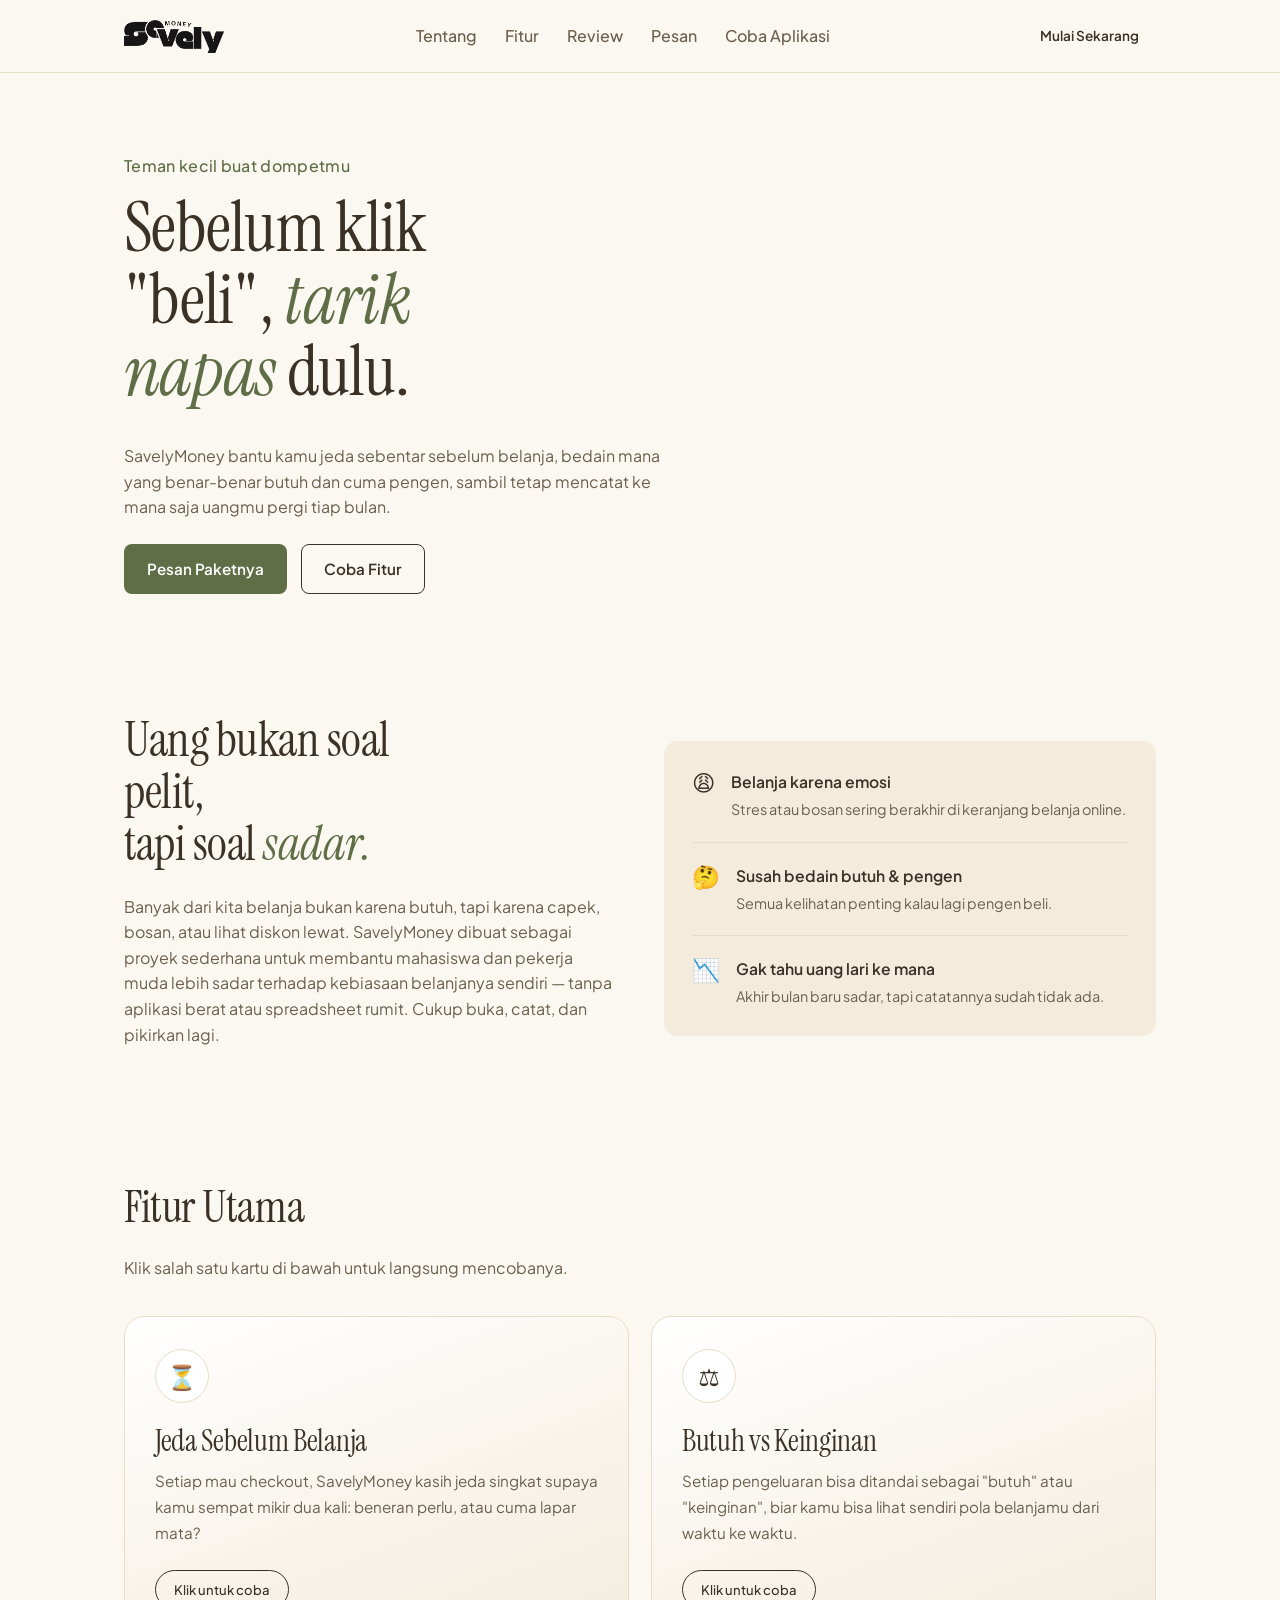
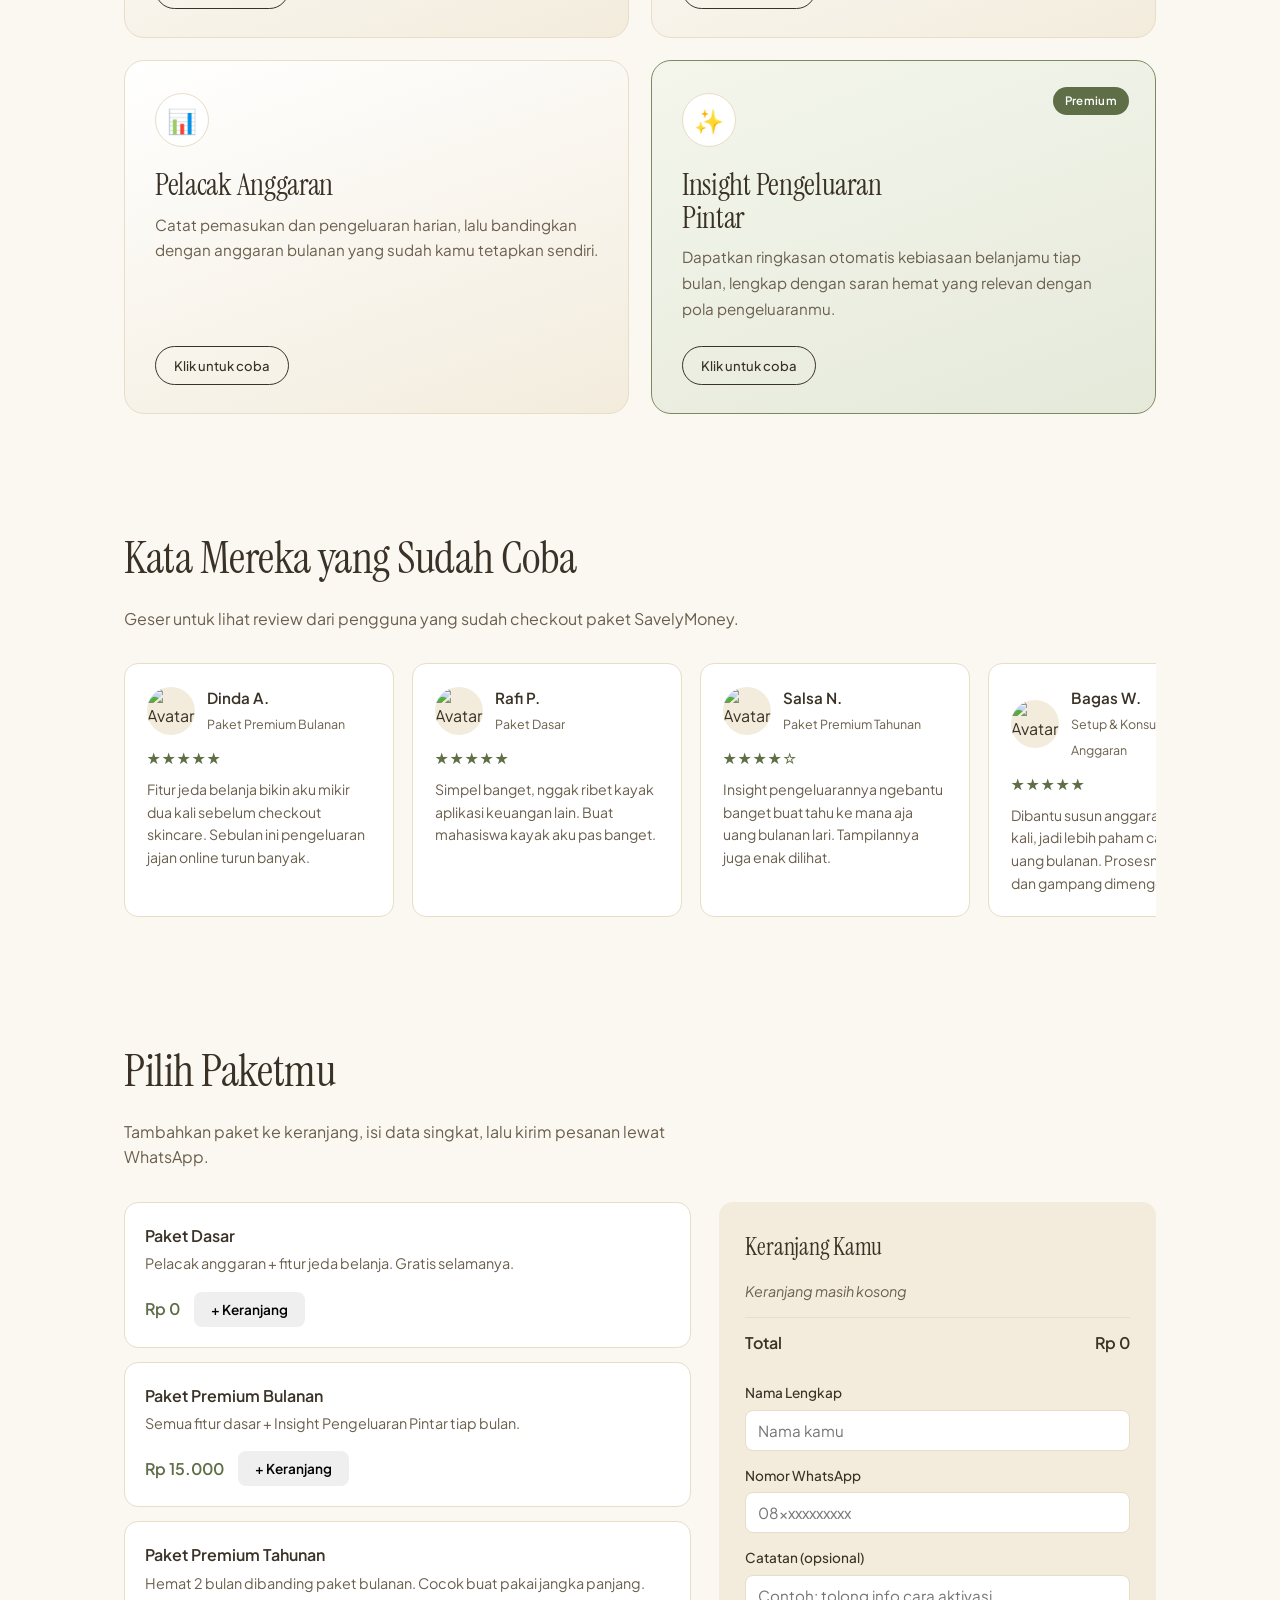
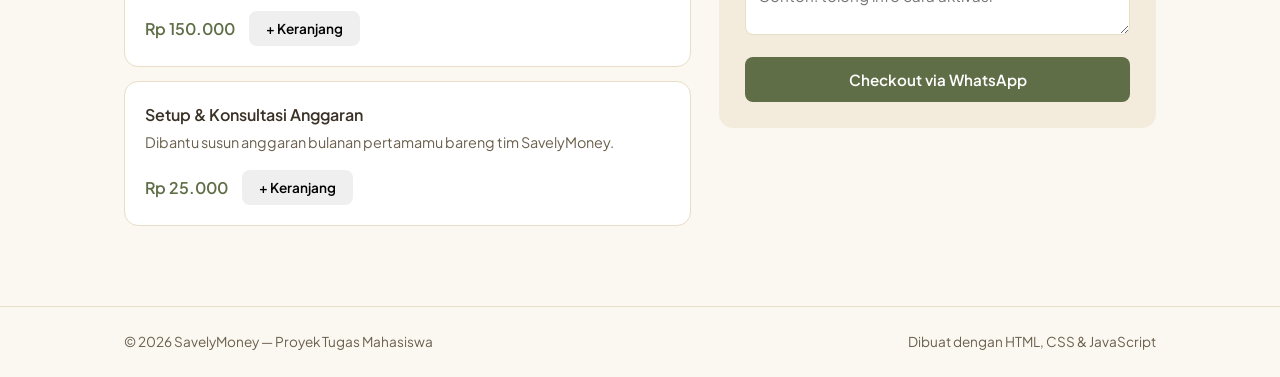
==== commit 174c9c62: "upload index 4 file update" ====
--- a/index.html
+++ b/index.html
@@ -6,7 +6,7 @@
 <title>SavelyMoney — Atur Uang, Sadar Belanja</title>
 <link rel="preconnect" href="https://fonts.googleapis.com">
 <link rel="preconnect" href="https://fonts.gstatic.com" crossorigin>
-<link href="https://fonts.googleapis.com/css2?family=Fraunces:opsz,wght@9..144,400;9..144,500;9..144,600&family=Work+Sans:wght@400;500;600&display=swap" rel="stylesheet">
+<link href="https://fonts.googleapis.com/css2?family=Instrument+Serif:ital@0;1&family=Plus+Jakarta+Sans:wght@400;500;600&display=swap" rel="stylesheet">
 <link rel="stylesheet" href="style.css">
 </head>
 <body>
@@ -18,7 +18,9 @@
     <nav class="nav">
       <a href="#tentang">Tentang</a>
       <a href="#fitur">Fitur</a>
+      <a href="#testimoni">Review</a>
       <a href="#pesan">Pesan</a>
+      <a href="#reservasi">Coba Aplikasi</a>
     </nav>
     <a href="#pesan" class="btn btn-small">Mulai Sekarang</a>
   </div>
@@ -34,7 +36,7 @@
   <div class="container hero-inner">
     <div class="hero-text">
       <p class="hero-eyebrow">Teman kecil buat dompetmu</p>
-      <h1>Sebelum klik "beli", tarik napas dulu.</h1>
+      <h1>Sebelum klik "beli", <em>tarik napas</em> dulu.</h1>
       <p class="hero-desc">
         SavelyMoney bantu kamu jeda sebentar sebelum belanja, bedain mana yang
         benar-benar butuh dan cuma pengen, sambil tetap mencatat ke mana saja
@@ -45,12 +47,6 @@
         <a href="#fitur" class="btn btn-ghost">Coba Fitur</a>
       </div>
     </div>
-    <div class="hero-card" aria-hidden="true">
-      <p class="hero-card-label">Pengeluaran bulan ini</p>
-      <p class="hero-card-amount">Rp 1.850.000</p>
-      <div class="hero-card-bar"><span style="width:62%"></span></div>
-      <p class="hero-card-note">62% dari anggaran bulanan kamu</p>
-    </div>
   </div>
 </section>
 
@@ -58,7 +54,7 @@
 <section id="tentang" class="about">
   <div class="container about-inner">
     <div class="about-text">
-      <h2>Uang bukan soal pelit,<br>tapi soal sadar.</h2>
+      <h2>Uang bukan soal pelit,<br>tapi soal <em>sadar.</em></h2>
       <p>
         Banyak dari kita belanja bukan karena butuh, tapi karena capek, bosan,
         atau lihat diskon lewat. SavelyMoney dibuat sebagai proyek sederhana
@@ -133,6 +129,142 @@
         <p>Dapatkan ringkasan otomatis kebiasaan belanjamu tiap bulan,
           lengkap dengan saran hemat yang relevan dengan pola pengeluaranmu.</p>
         <span class="fitur-hint">Klik untuk coba</span>
+      </div>
+
+    </div>
+  </div>
+</section>
+
+<!-- ====== TESTIMONI ======
+     Catatan: 10 review di bawah ini contoh/placeholder. Foto memakai avatar
+     ilustrasi buatan (bukan foto orang asli) dari layanan DiceBear.
+     Ganti nama, paket, rating, dan teksnya dengan review asli pelangganmu
+     sebelum website ini dipakai publik. -->
+<section id="testimoni" class="testimoni">
+  <div class="container">
+    <h2>Kata Mereka yang Sudah Coba</h2>
+    <p class="section-desc">Geser untuk lihat review dari pengguna yang sudah checkout paket SavelyMoney.</p>
+
+    <div class="testimoni-scroll">
+
+      <div class="testimoni-card">
+        <div class="testimoni-head">
+          <img class="testimoni-avatar" src="https://api.dicebear.com/9.x/notionists/svg?seed=Dinda&backgroundColor=f3ecdd" alt="Avatar Dinda A.">
+          <div>
+            <h4>Dinda A.</h4>
+            <span class="testimoni-paket">Paket Premium Bulanan</span>
+          </div>
+        </div>
+        <p class="testimoni-rating">★★★★★</p>
+        <p class="testimoni-teks">Fitur jeda belanja bikin aku mikir dua kali sebelum checkout skincare. Sebulan ini pengeluaran jajan online turun banyak.</p>
+      </div>
+
+      <div class="testimoni-card">
+        <div class="testimoni-head">
+          <img class="testimoni-avatar" src="https://api.dicebear.com/9.x/notionists/svg?seed=Rafi&backgroundColor=e5e9da" alt="Avatar Rafi P.">
+          <div>
+            <h4>Rafi P.</h4>
+            <span class="testimoni-paket">Paket Dasar</span>
+          </div>
+        </div>
+        <p class="testimoni-rating">★★★★★</p>
+        <p class="testimoni-teks">Simpel banget, nggak ribet kayak aplikasi keuangan lain. Buat mahasiswa kayak aku pas banget.</p>
+      </div>
+
+      <div class="testimoni-card">
+        <div class="testimoni-head">
+          <img class="testimoni-avatar" src="https://api.dicebear.com/9.x/notionists/svg?seed=Salsa&backgroundColor=f3ecdd" alt="Avatar Salsa N.">
+          <div>
+            <h4>Salsa N.</h4>
+            <span class="testimoni-paket">Paket Premium Tahunan</span>
+          </div>
+        </div>
+        <p class="testimoni-rating">★★★★☆</p>
+        <p class="testimoni-teks">Insight pengeluarannya ngebantu banget buat tahu ke mana aja uang bulanan lari. Tampilannya juga enak dilihat.</p>
+      </div>
+
+      <div class="testimoni-card">
+        <div class="testimoni-head">
+          <img class="testimoni-avatar" src="https://api.dicebear.com/9.x/notionists/svg?seed=Bagas&backgroundColor=e5e9da" alt="Avatar Bagas W.">
+          <div>
+            <h4>Bagas W.</h4>
+            <span class="testimoni-paket">Setup &amp; Konsultasi Anggaran</span>
+          </div>
+        </div>
+        <p class="testimoni-rating">★★★★★</p>
+        <p class="testimoni-teks">Dibantu susun anggaran pertama kali, jadi lebih paham cara bagi uang bulanan. Prosesnya santai dan gampang dimengerti.</p>
+      </div>
+
+      <div class="testimoni-card">
+        <div class="testimoni-head">
+          <img class="testimoni-avatar" src="https://api.dicebear.com/9.x/notionists/svg?seed=Intan&backgroundColor=f3ecdd" alt="Avatar Intan K.">
+          <div>
+            <h4>Intan K.</h4>
+            <span class="testimoni-paket">Paket Premium Bulanan</span>
+          </div>
+        </div>
+        <p class="testimoni-rating">★★★★★</p>
+        <p class="testimoni-teks">Butuh vs Keinginan itu fitur favoritku. Jadi sadar ternyata banyak yang cuma keinginan doang, bukan kebutuhan.</p>
+      </div>
+
+      <div class="testimoni-card">
+        <div class="testimoni-head">
+          <img class="testimoni-avatar" src="https://api.dicebear.com/9.x/notionists/svg?seed=Yoga&backgroundColor=e5e9da" alt="Avatar Yoga S.">
+          <div>
+            <h4>Yoga S.</h4>
+            <span class="testimoni-paket">Paket Dasar</span>
+          </div>
+        </div>
+        <p class="testimoni-rating">★★★★☆</p>
+        <p class="testimoni-teks">Enak dipakai buat pemula yang baru mau belajar atur uang. Nggak bikin bingung sama sekali.</p>
+      </div>
+
+      <div class="testimoni-card">
+        <div class="testimoni-head">
+          <img class="testimoni-avatar" src="https://api.dicebear.com/9.x/notionists/svg?seed=Clara&backgroundColor=f3ecdd" alt="Avatar Clara M.">
+          <div>
+            <h4>Clara M.</h4>
+            <span class="testimoni-paket">Paket Premium Tahunan</span>
+          </div>
+        </div>
+        <p class="testimoni-rating">★★★★★</p>
+        <p class="testimoni-teks">Worth it banget buat langganan tahunan, lebih hemat dan fiturnya lengkap dibanding bayar bulanan terus.</p>
+      </div>
+
+      <div class="testimoni-card">
+        <div class="testimoni-head">
+          <img class="testimoni-avatar" src="https://api.dicebear.com/9.x/notionists/svg?seed=Fajar&backgroundColor=e5e9da" alt="Avatar Fajar T.">
+          <div>
+            <h4>Fajar T.</h4>
+            <span class="testimoni-paket">Paket Premium Bulanan</span>
+          </div>
+        </div>
+        <p class="testimoni-rating">★★★★★</p>
+        <p class="testimoni-teks">Checkout-nya gampang banget, tinggal pilih paket terus konfirmasi lewat WhatsApp. Responnya juga cepat.</p>
+      </div>
+
+      <div class="testimoni-card">
+        <div class="testimoni-head">
+          <img class="testimoni-avatar" src="https://api.dicebear.com/9.x/notionists/svg?seed=Nadia&backgroundColor=f3ecdd" alt="Avatar Nadia R.">
+          <div>
+            <h4>Nadia R.</h4>
+            <span class="testimoni-paket">Paket Dasar</span>
+          </div>
+        </div>
+        <p class="testimoni-rating">★★★★☆</p>
+        <p class="testimoni-teks">Desainnya adem dipandang, warna beige-nya bikin nggak stres pas lihat laporan keuangan sendiri.</p>
+      </div>
+
+      <div class="testimoni-card">
+        <div class="testimoni-head">
+          <img class="testimoni-avatar" src="https://api.dicebear.com/9.x/notionists/svg?seed=Hendra&backgroundColor=e5e9da" alt="Avatar Hendra L.">
+          <div>
+            <h4>Hendra L.</h4>
+            <span class="testimoni-paket">Setup &amp; Konsultasi Anggaran</span>
+          </div>
+        </div>
+        <p class="testimoni-rating">★★★★★</p>
+        <p class="testimoni-teks">Tim SavelyMoney ramah waktu bantu setup anggaran, penjelasannya mudah dipahami buat pemula kayak aku.</p>
       </div>
 
     </div>
--- a/style.css
+++ b/style.css
@@ -1,10 +1,12 @@
 /* ==========================================================
    SavelyMoney — style.css
    Palet: soft beige + hijau sage sebagai aksen
-   Font: Fraunces (judul) + Work Sans (teks)
+   Font: Instrument Serif (judul) + Plus Jakarta Sans (teks)
    ========================================================== */
 
 :root{
+  --font-head: "Instrument Serif", Georgia, serif;
+  --font-body: "Plus Jakarta Sans", system-ui, sans-serif;
   --beige-50:  #FBF8F2;
   --beige-100: #F3ECDD;
   --beige-200: #E8DDC6;
@@ -28,17 +30,20 @@
   margin:0;
   background:var(--beige-50);
   color:var(--brown-900);
-  font-family:"Work Sans", sans-serif;
+  font-family:var(--font-body);
   line-height:1.6;
   -webkit-font-smoothing:antialiased;
 }
 
 h1,h2,h3,h4{
-  font-family:"Fraunces", serif;
+  font-family:var(--font-head);
   color:var(--brown-900);
   margin:0 0 0.5em;
-  font-weight:600;
-}
+  font-weight:400;
+  letter-spacing:-0.01em;
+}
+h2{ font-size:clamp(2rem, 4vw, 2.8rem); line-height:1.1; }
+h1 em, h2 em{ font-style:italic; color:var(--sage-600); }
 
 p{ margin:0 0 1em; color:var(--brown-600); }
 
@@ -121,51 +126,21 @@
   position:relative;
   z-index:1;
   display:grid;
-  grid-template-columns:1.1fr 0.9fr;
-  gap:56px;
-  align-items:center;
 }
 .hero-eyebrow{
   color:var(--sage-600);
-  font-weight:600;
-  margin-bottom:12px;
+  font-weight:500;
+  letter-spacing:0.02em;
+  margin-bottom:14px;
 }
 .hero-text h1{
-  font-size:clamp(2rem, 4vw, 3rem);
-  line-height:1.15;
-  max-width:11ch;
+  font-size:clamp(2.6rem, 6vw, 4.4rem);
+  line-height:1.02;
+  max-width:14ch;
 }
 .hero-desc{ max-width:46ch; }
 .hero-actions{ display:flex; gap:14px; margin-top:24px; flex-wrap:wrap; }
 
-.hero-card{
-  background:var(--white);
-  border:1px solid var(--beige-200);
-  border-radius:var(--radius-md);
-  padding:28px;
-  box-shadow:var(--shadow-soft);
-}
-.hero-card-label{ font-size:0.85rem; color:var(--brown-600); margin-bottom:6px; }
-.hero-card-amount{
-  font-family:"Fraunces", serif;
-  font-size:2rem;
-  color:var(--brown-900);
-  margin-bottom:16px;
-}
-.hero-card-bar{
-  background:var(--beige-200);
-  border-radius:99px;
-  height:10px;
-  overflow:hidden;
-  margin-bottom:10px;
-}
-.hero-card-bar span{
-  display:block;
-  height:100%;
-  background:var(--sage-500);
-  border-radius:99px;
-}
-.hero-card-note{ font-size:0.85rem; margin:0; }
 
 /* ---------- Animasi uang melayang (dekoratif, di belakang teks hero) ---------- */
 .money-rain{
@@ -209,7 +184,8 @@
   align-items:center;
 }
 .about-text h2{
-  font-size:clamp(1.6rem, 3vw, 2.1rem);
+  font-size:clamp(2rem, 4vw, 3rem);
+  line-height:1.08;
   max-width:14ch;
 }
 .about-text p{ max-width:46ch; }
@@ -227,7 +203,7 @@
 }
 .about-point + .about-point{ border-top:1px solid var(--beige-200); }
 .about-point-icon{ font-size:1.4rem; line-height:1; margin-top:2px; }
-.about-point h4{ font-size:1rem; margin-bottom:4px; }
+.about-point h4{ font-family:var(--font-body); font-weight:600; font-size:0.98rem; letter-spacing:0; margin-bottom:4px; }
 .about-point p{ margin:0; font-size:0.9rem; }
 
 /* ---------- Fitur ---------- */
@@ -237,47 +213,128 @@
 .fitur-grid{
   display:grid;
   grid-template-columns:repeat(2, 1fr);
-  gap:20px;
-  margin-top:32px;
+  gap:22px;
+  margin-top:36px;
 }
 .fitur-card{
-  background:var(--beige-100);
-  border-radius:var(--radius-md);
-  padding:28px;
   position:relative;
+  display:flex;
+  flex-direction:column;
+  background:linear-gradient(160deg, var(--white) 0%, var(--beige-100) 100%);
+  border:1px solid var(--beige-200);
+  border-radius:20px;
+  padding:32px 30px 28px;
   cursor:pointer;
-  transition:transform .15s ease, box-shadow .15s ease;
+  transition:transform .2s ease, box-shadow .2s ease, border-color .2s ease;
 }
 .fitur-card:hover,
 .fitur-card:focus-visible{
-  transform:translateY(-3px);
-  box-shadow:var(--shadow-soft);
+  transform:translateY(-4px);
+  border-color:var(--sage-500);
+  box-shadow:0 14px 32px rgba(59,50,39,0.10);
   outline:none;
 }
 .fitur-card--premium{
-  background:var(--sage-100);
-  border:1px solid var(--sage-500);
-}
-.fitur-icon{ font-size:1.6rem; display:block; margin-bottom:10px; }
-.fitur-card h3{ font-size:1.15rem; margin-bottom:8px; }
-.fitur-card p{ margin:0; font-size:0.95rem; }
+  background:linear-gradient(160deg, #F4F6EC 0%, var(--sage-100) 100%);
+  border-color:var(--sage-500);
+}
+.fitur-icon{
+  width:54px;
+  height:54px;
+  display:flex;
+  align-items:center;
+  justify-content:center;
+  font-size:1.5rem;
+  background:var(--white);
+  border:1px solid var(--beige-200);
+  border-radius:50%;
+  margin-bottom:22px;
+}
+.fitur-card h3{
+  font-size:1.9rem;
+  line-height:1.08;
+  margin-bottom:10px;
+  max-width:16ch;
+}
+.fitur-card p{
+  margin:0 0 24px;
+  font-size:0.95rem;
+  line-height:1.7;
+}
 .fitur-badge{
   position:absolute;
-  top:20px; right:20px;
+  top:26px; right:26px;
   background:var(--sage-600);
   color:var(--white);
   font-size:0.72rem;
   font-weight:600;
-  padding:4px 10px;
+  letter-spacing:0.03em;
+  padding:5px 12px;
   border-radius:99px;
 }
 .fitur-hint{
-  display:block;
-  margin-top:14px;
+  margin-top:auto;
+  align-self:flex-start;
+  padding:8px 18px;
+  border:1px solid var(--brown-900);
+  border-radius:99px;
   font-size:0.82rem;
+  font-weight:500;
+  color:var(--brown-900);
+  transition:background .2s ease, color .2s ease;
+}
+.fitur-card:hover .fitur-hint,
+.fitur-card:focus-visible .fitur-hint{
+  background:var(--brown-900);
+  color:var(--white);
+}
+
+/* ---------- Testimoni ---------- */
+.testimoni{ padding:50px 0 70px; }
+
+.testimoni-scroll{
+  display:flex;
+  gap:18px;
+  margin-top:32px;
+  overflow-x:auto;
+  padding-bottom:10px;
+  scroll-snap-type:x mandatory;
+  -webkit-overflow-scrolling:touch;
+}
+.testimoni-scroll::-webkit-scrollbar{ height:6px; }
+.testimoni-scroll::-webkit-scrollbar-thumb{ background:var(--beige-200); border-radius:99px; }
+
+.testimoni-card{
+  flex:0 0 auto;
+  scroll-snap-align:start;
+  width:270px;
+  background:var(--white);
+  border:1px solid var(--beige-200);
+  border-radius:var(--radius-md);
+  padding:22px;
+}
+.testimoni-head{
+  display:flex;
+  align-items:center;
+  gap:12px;
+  margin-bottom:10px;
+}
+.testimoni-avatar{
+  width:48px;
+  height:48px;
+  border-radius:50%;
+  flex-shrink:0;
+  background:var(--beige-100);
+}
+.testimoni-head h4{ font-family:var(--font-body); font-weight:600; letter-spacing:0; font-size:0.95rem; margin:0; }
+.testimoni-paket{ font-size:0.78rem; color:var(--brown-600); }
+.testimoni-rating{
   color:var(--sage-600);
-  font-weight:600;
-}
+  letter-spacing:2px;
+  margin:0 0 8px;
+  font-size:0.95rem;
+}
+.testimoni-teks{ font-size:0.88rem; margin:0; }
 
 /* ---------- Pemesanan ---------- */
 .pesan{ padding:50px 0 80px; }
@@ -303,7 +360,7 @@
   gap:16px;
   flex-wrap:wrap;
 }
-.produk-info h3{ font-size:1.05rem; margin-bottom:4px; }
+.produk-info h3{ font-family:var(--font-body); font-weight:600; letter-spacing:0; font-size:1rem; margin-bottom:4px; }
 .produk-info p{ margin:0; font-size:0.9rem; }
 .produk-aksi{
   display:flex;
@@ -320,7 +377,7 @@
   position:sticky;
   top:90px;
 }
-.keranjang-box h3{ font-size:1.1rem; margin-bottom:14px; }
+.keranjang-box h3{ font-size:1.5rem; margin-bottom:14px; }
 
 .keranjang-items{
   list-style:none;
@@ -438,7 +495,7 @@
 }
 .modal-close:hover{ color:var(--brown-900); }
 
-.modal-box h3{ font-size:1.25rem; padding-right:24px; }
+.modal-box h3{ font-size:1.7rem; line-height:1.1; padding-right:24px; }
 .modal-desc{ font-size:0.9rem; }
 
 .modal-box label{
@@ -465,8 +522,8 @@
 
 /* Jeda Sebelum Belanja */
 .jeda-countdown{
-  font-family:"Fraunces", serif;
-  font-size:2.6rem;
+  font-family:var(--font-head);
+  font-size:3.4rem;
   text-align:center;
   color:var(--sage-600);
   margin:16px 0 4px;
@@ -572,7 +629,6 @@
 
 /* ---------- Responsive ---------- */
 @media (max-width: 860px){
-  .hero-inner{ grid-template-columns:1fr; }
   .about-inner{ grid-template-columns:1fr; }
   .fitur-grid{ grid-template-columns:1fr; }
   .pesan-layout{ grid-template-columns:1fr; }
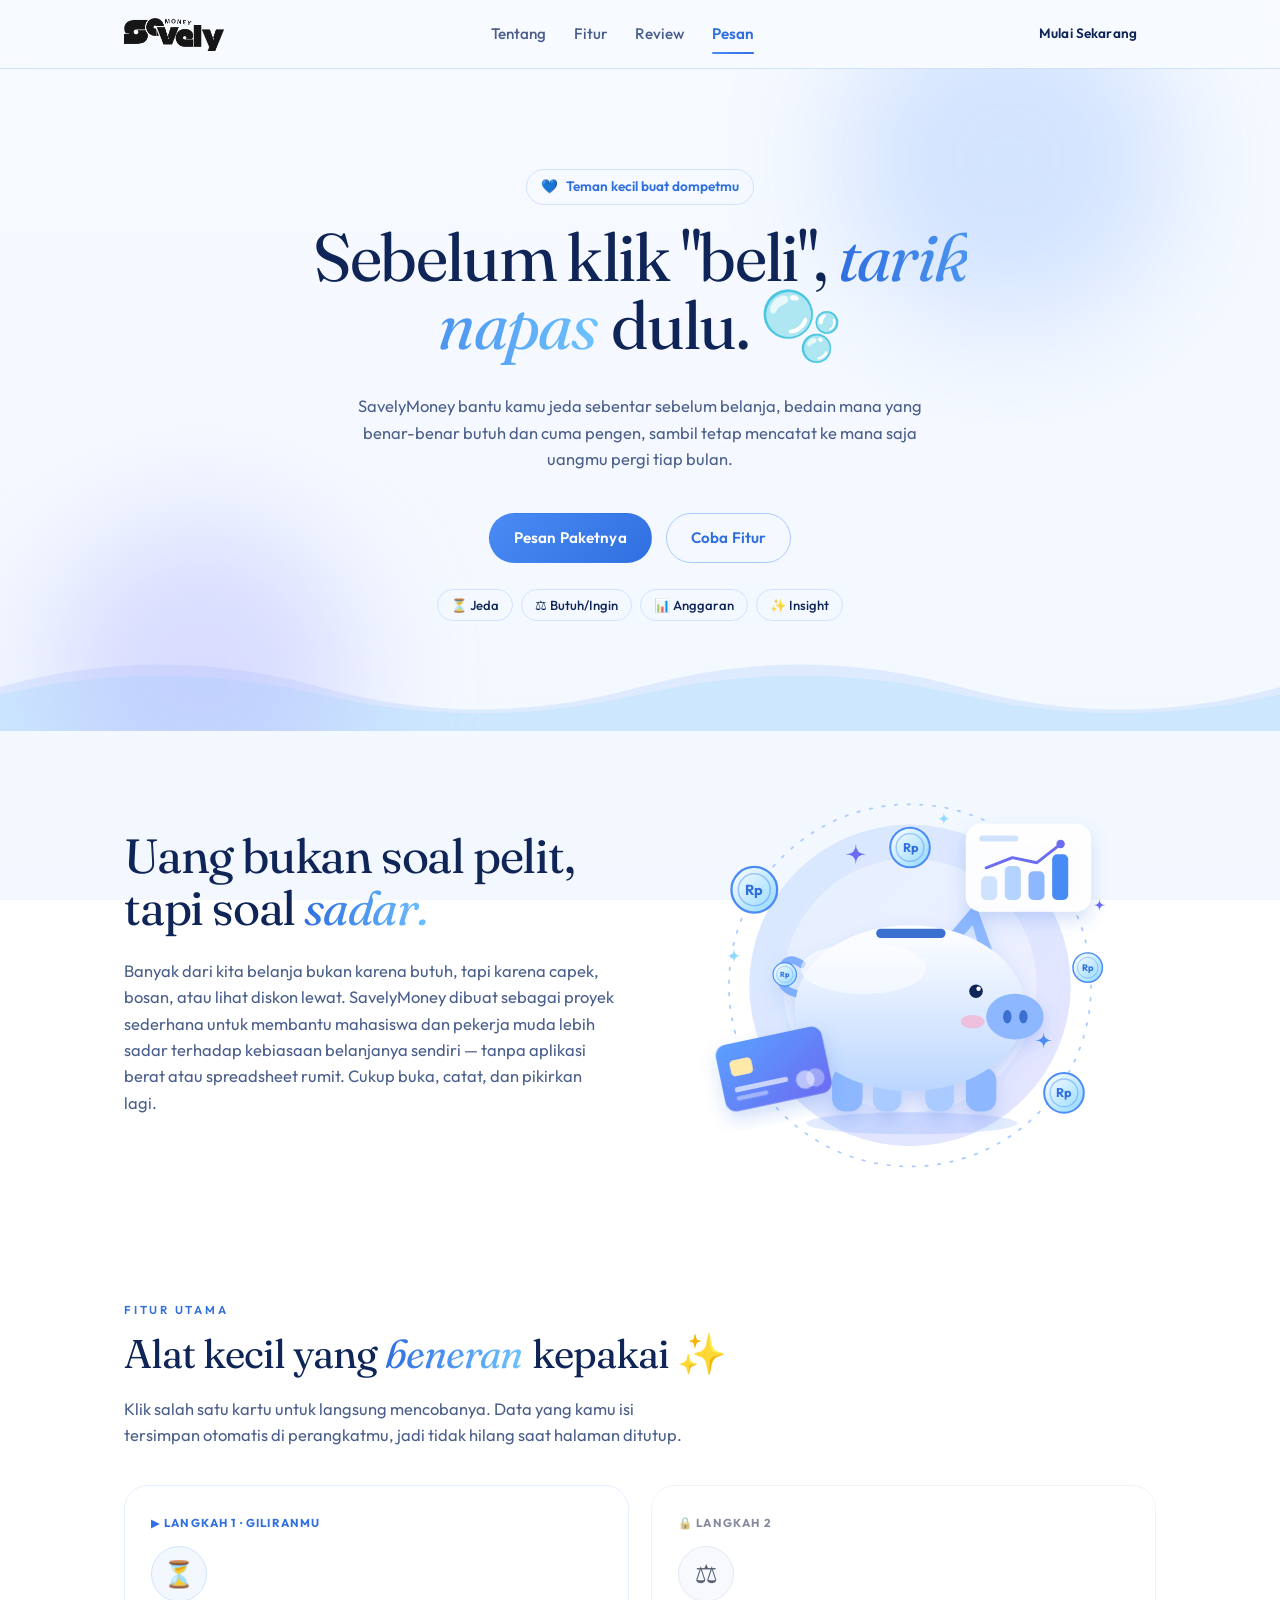
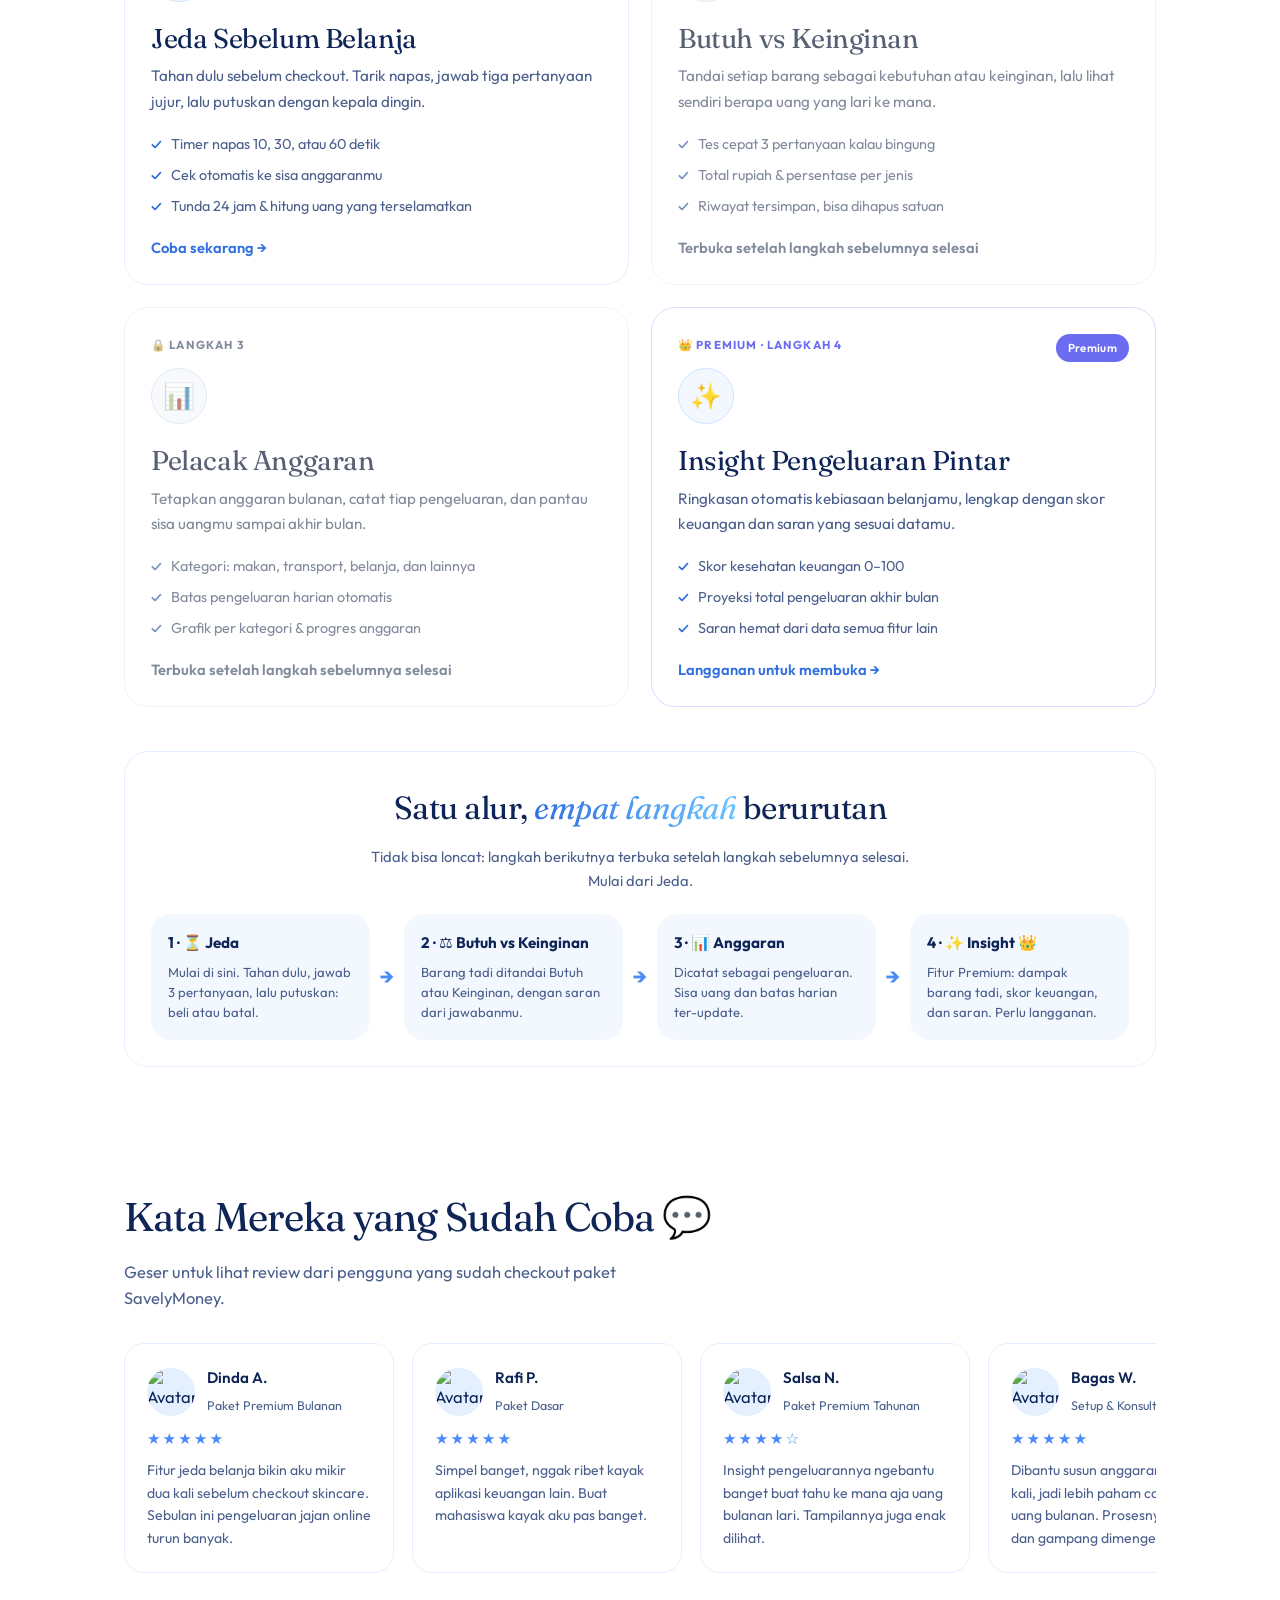
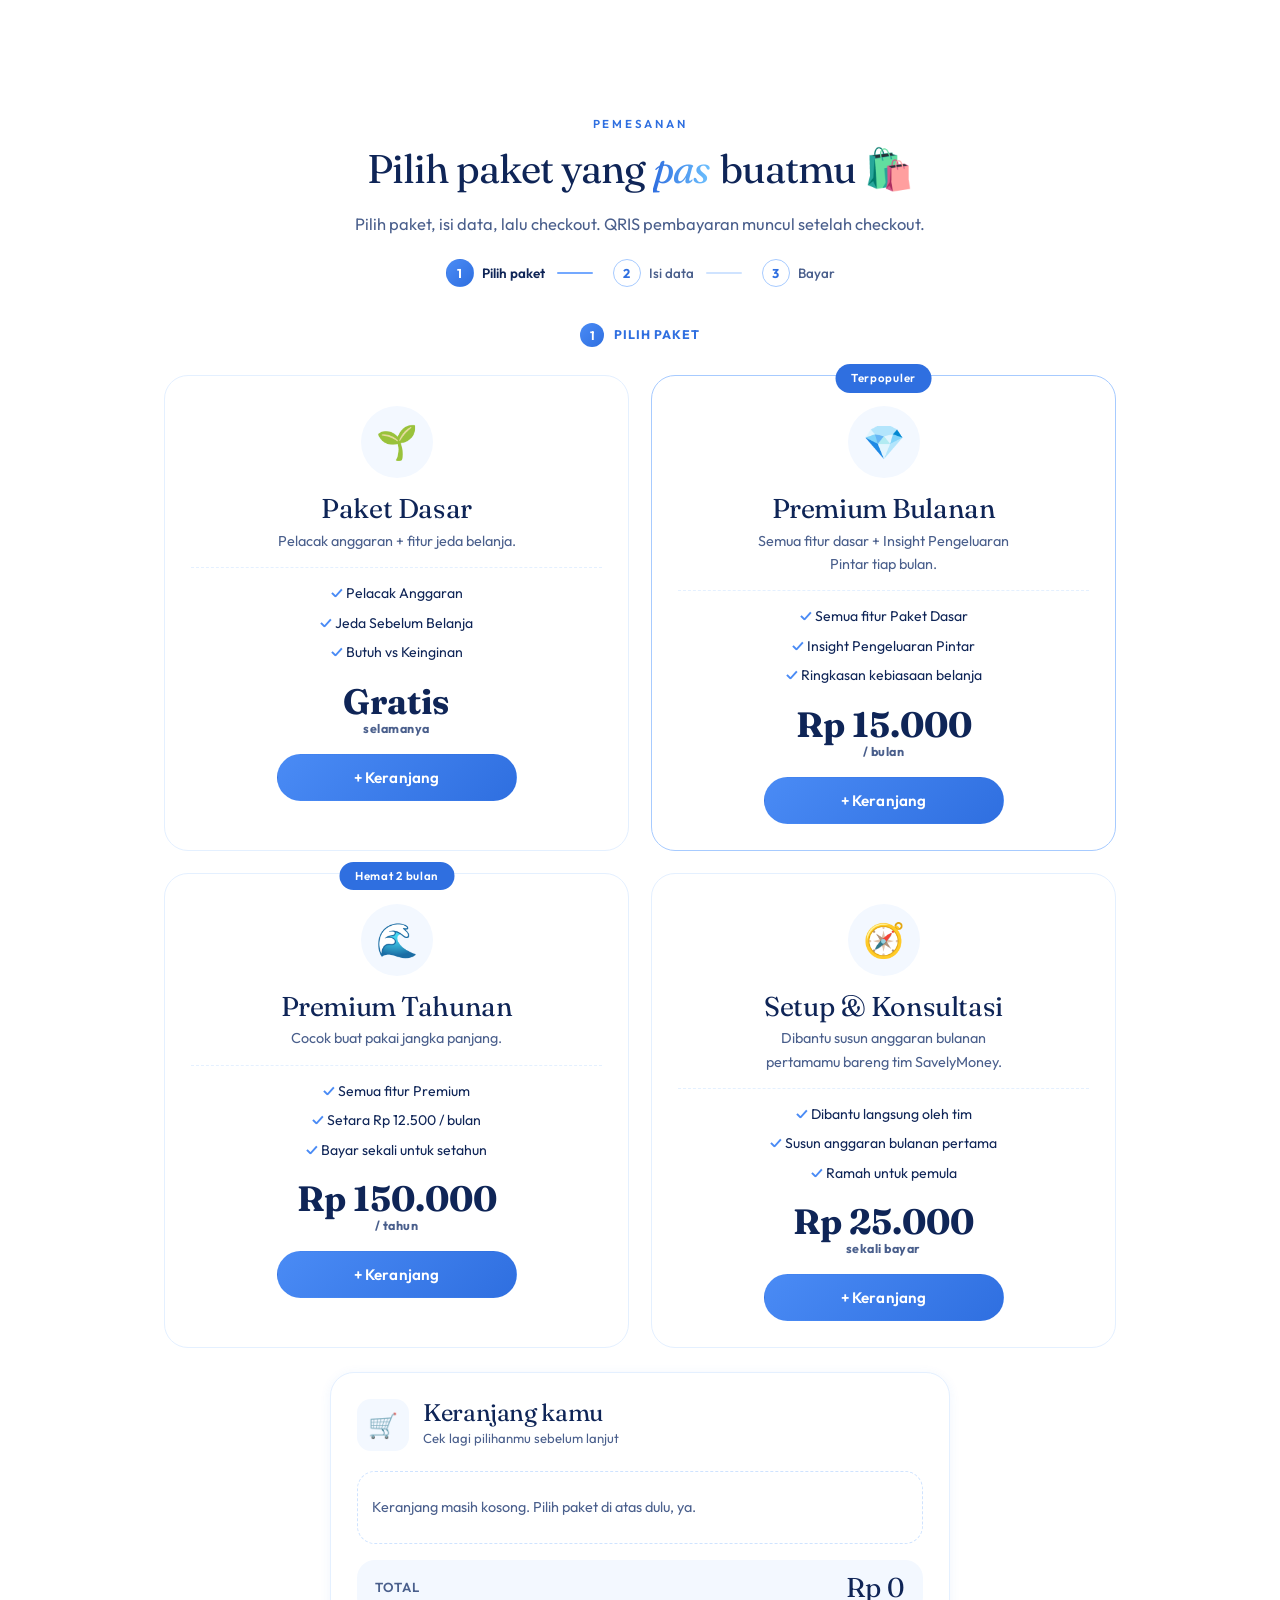
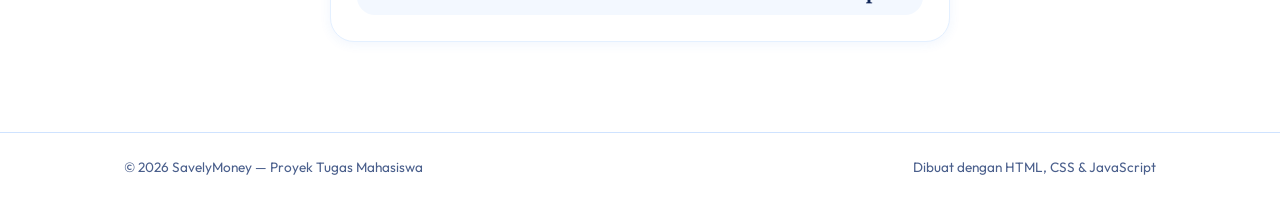
==== commit 60ddef81: "update" ====
--- a/index.html
+++ b/index.html
@@ -6,7 +6,7 @@
 <title>SavelyMoney — Atur Uang, Sadar Belanja</title>
 <link rel="preconnect" href="https://fonts.googleapis.com">
 <link rel="preconnect" href="https://fonts.gstatic.com" crossorigin>
-<link href="https://fonts.googleapis.com/css2?family=Instrument+Serif:ital@0;1&family=Plus+Jakarta+Sans:wght@400;500;600&display=swap" rel="stylesheet">
+<link href="https://fonts.googleapis.com/css2?family=Fraunces:ital,opsz,wght@0,9..144,300..600;1,9..144,300..600&family=Outfit:wght@300..700&display=swap" rel="stylesheet">
 <link rel="stylesheet" href="style.css">
 </head>
 <body>
@@ -20,23 +20,41 @@
       <a href="#fitur">Fitur</a>
       <a href="#testimoni">Review</a>
       <a href="#pesan">Pesan</a>
-      <a href="#reservasi">Coba Aplikasi</a>
     </nav>
-    <a href="#pesan" class="btn btn-small">Mulai Sekarang</a>
+    <a href="#pesan" class="btn btn-small header-cta">Mulai Sekarang</a>
+    <button type="button" class="nav-toggle" id="nav-toggle" aria-label="Buka menu" aria-expanded="false">
+      <span></span><span></span><span></span>
+    </button>
   </div>
 </header>
 
 <!-- ====== HERO ====== -->
 <section class="hero">
-  <!-- animasi dekoratif: uang melayang pelan di latar -->
-  <div class="money-rain" aria-hidden="true">
-    <span>💵</span><span>🪙</span><span>💵</span><span>🪙</span><span>💵</span><span>🪙</span>
+  <!-- emoji aesthetic yang melayang pelan di latar -->
+  <div class="floaties" aria-hidden="true">
+    <span style="--x:3%;--s:1.5rem;--d:1.2s;--t:12s">🫧</span>
+    <span style="--x:21%;--s:1.2rem;--d:6s;--t:9s">✨</span>
+    <span style="--x:35%;--s:1.8rem;--d:2.8s;--t:15s">🌊</span>
+    <span style="--x:59%;--s:1.3rem;--d:7.5s;--t:11s">💙</span>
+    <span style="--x:72%;--s:1.9rem;--d:0.8s;--t:17s">☁️</span>
+    <span style="--x:82%;--s:1.4rem;--d:5.2s;--t:12s">🪙</span>
+    <span style="--x:97%;--s:1.6rem;--d:3.4s;--t:14s">🦋</span>
+    <span style="--x:6%;--s:1.6rem;--d:0s;--t:11s">💙</span>
+    <span style="--x:16%;--s:2rem;--d:2s;--t:13s">🫧</span>
+    <span style="--x:28%;--s:1.4rem;--d:4s;--t:10s">✨</span>
+    <span style="--x:42%;--s:1.9rem;--d:1s;--t:14s">🦋</span>
+    <span style="--x:55%;--s:2.2rem;--d:5s;--t:16s">☁️</span>
+    <span style="--x:66%;--s:1.5rem;--d:3s;--t:12s">🪙</span>
+    <span style="--x:77%;--s:2rem;--d:6s;--t:15s">🐋</span>
+    <span style="--x:86%;--s:1.5rem;--d:0.5s;--t:11s">💎</span>
+    <span style="--x:93%;--s:1.7rem;--d:4.5s;--t:13s">🫧</span>
+    <span style="--x:48%;--s:1.2rem;--d:7s;--t:10s">✨</span>
   </div>
 
   <div class="container hero-inner">
     <div class="hero-text">
-      <p class="hero-eyebrow">Teman kecil buat dompetmu</p>
-      <h1>Sebelum klik "beli", <em>tarik napas</em> dulu.</h1>
+      <p class="hero-eyebrow"><span class="twinkle">💙</span> Teman kecil buat dompetmu</p>
+      <h1>Sebelum klik "beli", <em>tarik napas</em> dulu. <span class="bob">🫧</span></h1>
       <p class="hero-desc">
         SavelyMoney bantu kamu jeda sebentar sebelum belanja, bedain mana yang
         benar-benar butuh dan cuma pengen, sambil tetap mencatat ke mana saja
@@ -46,12 +64,29 @@
         <a href="#pesan" class="btn btn-primary">Pesan Paketnya</a>
         <a href="#fitur" class="btn btn-ghost">Coba Fitur</a>
       </div>
-    </div>
+      <div class="quick-chips">
+        <span>Langsung coba:</span>
+        <button type="button" class="qchip" data-modal="modal-jeda">⏳ Jeda</button>
+        <button type="button" class="qchip" data-modal="modal-butuh">⚖️ Butuh/Ingin</button>
+        <button type="button" class="qchip" data-modal="modal-anggaran">📊 Anggaran</button>
+        <button type="button" class="qchip" data-modal="modal-insight">✨ Insight</button>
+      </div>
+    </div>
+  </div>
+  <div class="wave" aria-hidden="true">
+    <svg class="wave-1" viewBox="0 0 2880 120" preserveAspectRatio="none"><path d="M0,60 Q180,0 360,60 T720,60 T1080,60 T1440,60 T1800,60 T2160,60 T2520,60 T2880,60 V120 H0 Z"/></svg>
+    <svg class="wave-2" viewBox="0 0 2880 120" preserveAspectRatio="none"><path d="M0,70 Q180,20 360,70 T720,70 T1080,70 T1440,70 T1800,70 T2160,70 T2520,70 T2880,70 V120 H0 Z"/></svg>
   </div>
 </section>
 
 <!-- ====== TENTANG ====== -->
 <section id="tentang" class="about">
+  <div class="floaties floaties--section" aria-hidden="true">
+    <span style="--x:8%;--s:1.5rem;--d:0s;--t:13s">💙</span>
+    <span style="--x:44%;--s:1.2rem;--d:4s;--t:10s">✨</span>
+    <span style="--x:90%;--s:1.8rem;--d:2s;--t:15s">🫧</span>
+    <span style="--x:66%;--s:1.4rem;--d:7s;--t:12s">💎</span>
+  </div>
   <div class="container about-inner">
     <div class="about-text">
       <h2>Uang bukan soal pelit,<br>tapi soal <em>sadar.</em></h2>
@@ -64,73 +99,189 @@
       </p>
     </div>
 
-    <div class="about-panel">
-      <div class="about-point">
-        <span class="about-point-icon">😩</span>
-        <div>
-          <h4>Belanja karena emosi</h4>
-          <p>Stres atau bosan sering berakhir di keranjang belanja online.</p>
-        </div>
-      </div>
-      <div class="about-point">
-        <span class="about-point-icon">🤔</span>
-        <div>
-          <h4>Susah bedain butuh &amp; pengen</h4>
-          <p>Semua kelihatan penting kalau lagi pengen beli.</p>
-        </div>
-      </div>
-      <div class="about-point">
-        <span class="about-point-icon">📉</span>
-        <div>
-          <h4>Gak tahu uang lari ke mana</h4>
-          <p>Akhir bulan baru sadar, tapi catatannya sudah tidak ada.</p>
-        </div>
-      </div>
+    <div class="about-art" aria-hidden="true">
+      <svg viewBox="0 0 520 440" xmlns="http://www.w3.org/2000/svg" role="img">
+        <defs>
+          <linearGradient id="gBlob" x1="0" y1="0" x2="1" y2="1">
+            <stop offset="0" stop-color="#D7E9FF"/><stop offset="1" stop-color="#E6E4FF"/>
+          </linearGradient>
+          <linearGradient id="gPig" x1="0" y1="0" x2="0" y2="1">
+            <stop offset="0" stop-color="#FFFFFF"/><stop offset="1" stop-color="#BBD6FF"/>
+          </linearGradient>
+          <linearGradient id="gCoin" x1="0" y1="0" x2="1" y2="1">
+            <stop offset="0" stop-color="#FFFFFF"/><stop offset="1" stop-color="#8FD8FF"/>
+          </linearGradient>
+          <linearGradient id="gCard" x1="0" y1="0" x2="1" y2="1">
+            <stop offset="0" stop-color="#5AA0FF"/><stop offset="1" stop-color="#6B6CF2"/>
+          </linearGradient>
+          <filter id="soft" x="-20%" y="-20%" width="140%" height="150%">
+            <feDropShadow dx="0" dy="10" stdDeviation="10" flood-color="#2F6FE0" flood-opacity=".22"/>
+          </filter>
+          <g id="coin">
+            <circle r="30" fill="url(#gCoin)" stroke="#4A8BF5" stroke-width="3"/>
+            <circle r="21" fill="none" stroke="#4A8BF5" stroke-width="2" opacity=".45"/>
+            <text y="7" text-anchor="middle" font-size="19" font-weight="700" fill="#2F6FE0" font-family="Outfit, system-ui, sans-serif">Rp</text>
+          </g>
+          <path id="spark" d="M0 -12 Q0 0 12 0 Q0 0 0 12 Q0 0 -12 0 Q0 0 0 -12Z"/>
+        </defs>
+
+        <!-- latar lembut -->
+        <circle cx="260" cy="225" r="190" fill="url(#gBlob)"/>
+        <circle class="il-spin" cx="260" cy="225" r="214" fill="none" stroke="#A7CBFF" stroke-width="2" stroke-dasharray="3 12" stroke-linecap="round"/>
+        <circle cx="260" cy="225" r="150" fill="#FFFFFF" opacity=".35"/>
+
+        <!-- koin yang jatuh ke celengan -->
+        <g class="il-drop"><use href="#coin" transform="translate(260 62) scale(.78)"/></g>
+
+        <!-- bayangan -->
+        <ellipse cx="262" cy="388" rx="125" ry="13" fill="#4A8BF5" opacity=".16"/>
+
+        <!-- celengan -->
+        <g filter="url(#soft)">
+          <path d="M132 236 q-30 -4 -24 -30 q6 -18 24 -6" fill="none" stroke="#7FAEFF" stroke-width="9" stroke-linecap="round"/>
+          <rect x="168" y="322" width="36" height="52" rx="15" fill="#8DB8FF"/>
+          <rect x="216" y="328" width="34" height="46" rx="14" fill="#A9CBFF"/>
+          <rect x="278" y="328" width="34" height="46" rx="14" fill="#A9CBFF"/>
+          <rect x="326" y="322" width="36" height="52" rx="15" fill="#8DB8FF"/>
+          <path d="M300 178 L336 136 L356 192 Z" fill="#8DB8FF" stroke="#8DB8FF" stroke-width="8" stroke-linejoin="round"/>
+          <path d="M314 176 L334 154 L343 184 Z" fill="#CFE3FF"/>
+          <ellipse cx="260" cy="252" rx="136" ry="98" fill="url(#gPig)"/>
+          <ellipse cx="205" cy="205" rx="74" ry="30" fill="#FFFFFF" opacity=".55"/>
+          <ellipse cx="384" cy="262" rx="34" ry="27" fill="#8DB8FF"/>
+          <ellipse cx="375" cy="262" rx="5" ry="8" fill="#3B6FD0"/>
+          <ellipse cx="394" cy="262" rx="5" ry="8" fill="#3B6FD0"/>
+        </g>
+        <circle cx="338" cy="232" r="8" fill="#0F2557"/>
+        <circle cx="341" cy="229" r="2.6" fill="#FFFFFF"/>
+        <ellipse cx="334" cy="268" rx="14" ry="8" fill="#FF9FC0" opacity=".55"/>
+        <rect x="220" y="158" width="82" height="11" rx="5.5" fill="#3B6FD0"/>
+
+        <!-- kartu kredit -->
+        <g transform="translate(28 298) rotate(-12)">
+          <g class="il-float il-d2" filter="url(#soft)">
+            <rect width="128" height="80" rx="13" fill="url(#gCard)"/>
+            <rect x="14" y="20" width="26" height="19" rx="5" fill="#FFE9A8"/>
+            <rect x="14" y="52" width="64" height="6" rx="3" fill="#FFFFFF" opacity=".65"/>
+            <rect x="14" y="63" width="38" height="5" rx="2.5" fill="#FFFFFF" opacity=".4"/>
+            <circle cx="98" cy="60" r="11" fill="#FFFFFF" opacity=".55"/>
+            <circle cx="110" cy="60" r="11" fill="#FFFFFF" opacity=".35"/>
+          </g>
+        </g>
+
+        <!-- kartu grafik -->
+        <g transform="translate(326 34)">
+          <g class="il-float il-d1" filter="url(#soft)">
+            <rect width="148" height="104" rx="18" fill="#FFFFFF" opacity=".95"/>
+            <rect x="16" y="14" width="46" height="7" rx="3.5" fill="#CFE3FF"/>
+            <rect x="18" y="62" width="19" height="28" rx="6" fill="#CFE3FF"/>
+            <rect x="46" y="50" width="19" height="40" rx="6" fill="#B5D3FF"/>
+            <rect x="74" y="56" width="19" height="34" rx="6" fill="#8DB8FF"/>
+            <rect x="102" y="36" width="19" height="54" rx="6" fill="#4A8BF5"/>
+            <path d="M24 52 L55 40 L84 46 L112 24" fill="none" stroke="#6B6CF2" stroke-width="3.5" stroke-linecap="round" stroke-linejoin="round"/>
+            <circle cx="112" cy="24" r="5" fill="#6B6CF2"/>
+          </g>
+        </g>
+
+        <!-- koin melayang -->
+        <g transform="translate(76 112)"><g class="il-float il-d3"><use href="#coin" transform="scale(.9)"/></g></g>
+        <g transform="translate(470 204)"><g class="il-float il-d2"><use href="#coin" transform="scale(.58)"/></g></g>
+        <g transform="translate(442 352)"><g class="il-float il-d1"><use href="#coin" transform="scale(.78)"/></g></g>
+        <g transform="translate(112 212)"><g class="il-float il-d4"><use href="#coin" transform="scale(.46)"/></g></g>
+
+        <!-- kilau -->
+        <g transform="translate(196 70)"><use class="il-twinkle" href="#spark" fill="#6B6CF2"/></g>
+        <g transform="translate(418 290) scale(.8)"><use class="il-twinkle il-d2" href="#spark" fill="#4A8BF5"/></g>
+        <g transform="translate(52 190) scale(.7)"><use class="il-twinkle il-d3" href="#spark" fill="#8FD8FF"/></g>
+        <g transform="translate(300 28) scale(.6)"><use class="il-twinkle il-d1" href="#spark" fill="#8FD8FF"/></g>
+        <g transform="translate(484 130) scale(.6)"><use class="il-twinkle il-d4" href="#spark" fill="#6B6CF2"/></g>
+      </svg>
     </div>
   </div>
 </section>
 
 <!-- ====== FITUR ====== -->
 <section id="fitur" class="fitur">
+  <div class="floaties floaties--section" aria-hidden="true">
+    <span style="--x:5%;--s:1.6rem;--d:1s;--t:14s">🫧</span>
+    <span style="--x:28%;--s:1.2rem;--d:5s;--t:11s">✨</span>
+    <span style="--x:55%;--s:2rem;--d:3s;--t:17s">☁️</span>
+    <span style="--x:78%;--s:1.4rem;--d:0s;--t:12s">💙</span>
+    <span style="--x:94%;--s:1.6rem;--d:6s;--t:15s">🌊</span>
+  </div>
   <div class="container">
-    <h2>Fitur Utama</h2>
-    <p class="section-desc">Klik salah satu kartu di bawah untuk langsung mencobanya.</p>
+    <p class="eyebrow">Fitur utama</p>
+    <h2>Alat kecil yang <em>beneran</em> kepakai <span class="twinkle">✨</span></h2>
+    <p class="section-desc">Klik salah satu kartu untuk langsung mencobanya. Data yang kamu isi tersimpan otomatis di perangkatmu, jadi tidak hilang saat halaman ditutup.</p>
 
     <div class="fitur-grid">
 
       <div class="fitur-card" data-modal="modal-jeda" role="button" tabindex="0" aria-label="Coba fitur Jeda Sebelum Belanja">
+        <span class="fitur-urut">Langkah 1</span>
         <span class="fitur-icon">⏳</span>
         <h3>Jeda Sebelum Belanja</h3>
-        <p>Setiap mau checkout, SavelyMoney kasih jeda singkat supaya kamu
-          sempat mikir dua kali: beneran perlu, atau cuma lapar mata?</p>
-        <span class="fitur-hint">Klik untuk coba</span>
+        <p>Tahan dulu sebelum checkout. Tarik napas, jawab tiga pertanyaan jujur, lalu putuskan dengan kepala dingin.</p>
+        <ul class="fitur-poin">
+          <li>Timer napas 10, 30, atau 60 detik</li>
+          <li>Cek otomatis ke sisa anggaranmu</li>
+          <li>Tunda 24 jam &amp; hitung uang yang terselamatkan</li>
+        </ul>
+        <span class="fitur-cta">Coba sekarang →</span>
       </div>
 
       <div class="fitur-card" data-modal="modal-butuh" role="button" tabindex="0" aria-label="Coba fitur Butuh vs Keinginan">
+        <span class="fitur-urut">Langkah 2</span>
         <span class="fitur-icon">⚖️</span>
         <h3>Butuh vs Keinginan</h3>
-        <p>Setiap pengeluaran bisa ditandai sebagai "butuh" atau "keinginan",
-          biar kamu bisa lihat sendiri pola belanjamu dari waktu ke waktu.</p>
-        <span class="fitur-hint">Klik untuk coba</span>
+        <p>Tandai setiap barang sebagai kebutuhan atau keinginan, lalu lihat sendiri berapa uang yang lari ke mana.</p>
+        <ul class="fitur-poin">
+          <li>Tes cepat 3 pertanyaan kalau bingung</li>
+          <li>Total rupiah &amp; persentase per jenis</li>
+          <li>Riwayat tersimpan, bisa dihapus satuan</li>
+        </ul>
+        <span class="fitur-cta">Coba sekarang →</span>
       </div>
 
       <div class="fitur-card" data-modal="modal-anggaran" role="button" tabindex="0" aria-label="Coba fitur Pelacak Anggaran">
+        <span class="fitur-urut">Langkah 3</span>
         <span class="fitur-icon">📊</span>
         <h3>Pelacak Anggaran</h3>
-        <p>Catat pemasukan dan pengeluaran harian, lalu bandingkan dengan
-          anggaran bulanan yang sudah kamu tetapkan sendiri.</p>
-        <span class="fitur-hint">Klik untuk coba</span>
+        <p>Tetapkan anggaran bulanan, catat tiap pengeluaran, dan pantau sisa uangmu sampai akhir bulan.</p>
+        <ul class="fitur-poin">
+          <li>Kategori: makan, transport, belanja, dan lainnya</li>
+          <li>Batas pengeluaran harian otomatis</li>
+          <li>Grafik per kategori &amp; progres anggaran</li>
+        </ul>
+        <span class="fitur-cta">Coba sekarang →</span>
       </div>
 
       <div class="fitur-card fitur-card--premium" data-modal="modal-insight" role="button" tabindex="0" aria-label="Coba fitur Insight Pengeluaran Pintar">
+        <span class="fitur-urut">Langkah 4</span>
         <span class="fitur-badge">Premium</span>
         <span class="fitur-icon">✨</span>
         <h3>Insight Pengeluaran Pintar</h3>
-        <p>Dapatkan ringkasan otomatis kebiasaan belanjamu tiap bulan,
-          lengkap dengan saran hemat yang relevan dengan pola pengeluaranmu.</p>
-        <span class="fitur-hint">Klik untuk coba</span>
-      </div>
-
+        <p>Ringkasan otomatis kebiasaan belanjamu, lengkap dengan skor keuangan dan saran yang sesuai datamu.</p>
+        <ul class="fitur-poin">
+          <li>Skor kesehatan keuangan 0–100</li>
+          <li>Proyeksi total pengeluaran akhir bulan</li>
+          <li>Saran hemat dari data semua fitur lain</li>
+        </ul>
+        <span class="fitur-cta">Coba sekarang →</span>
+      </div>
+
+    </div>
+
+    <div class="alur-fitur">
+      <h3>Satu alur, <em>empat langkah</em> berurutan</h3>
+      <p class="alur-fitur-ket">Tidak bisa loncat: langkah berikutnya terbuka setelah langkah sebelumnya selesai. Mulai dari Jeda.</p>
+      <div class="alur-fitur-row">
+        <div><b>1 · ⏳ Jeda</b><span>Mulai di sini. Tahan dulu, jawab 3 pertanyaan, lalu putuskan: beli atau batal.</span></div>
+        <i>→</i>
+        <div><b>2 · ⚖️ Butuh vs Keinginan</b><span>Barang tadi ditandai Butuh atau Keinginan, dengan saran dari jawabanmu.</span></div>
+        <i>→</i>
+        <div><b>3 · 📊 Anggaran</b><span>Dicatat sebagai pengeluaran. Sisa uang dan batas harian ter-update.</span></div>
+        <i>→</i>
+        <div><b>4 · ✨ Insight 👑</b><span>Fitur Premium: dampak barang tadi, skor keuangan, dan saran. Perlu langganan.</span></div>
+      </div>
     </div>
   </div>
 </section>
@@ -141,15 +292,20 @@
      Ganti nama, paket, rating, dan teksnya dengan review asli pelangganmu
      sebelum website ini dipakai publik. -->
 <section id="testimoni" class="testimoni">
+  <div class="floaties floaties--section" aria-hidden="true">
+    <span style="--x:12%;--s:1.3rem;--d:2s;--t:11s">✨</span>
+    <span style="--x:50%;--s:1.7rem;--d:0s;--t:15s">🦋</span>
+    <span style="--x:86%;--s:1.4rem;--d:5s;--t:12s">💙</span>
+  </div>
   <div class="container">
-    <h2>Kata Mereka yang Sudah Coba</h2>
+    <h2>Kata Mereka yang Sudah Coba <span class="bob">💬</span></h2>
     <p class="section-desc">Geser untuk lihat review dari pengguna yang sudah checkout paket SavelyMoney.</p>
 
     <div class="testimoni-scroll">
 
       <div class="testimoni-card">
         <div class="testimoni-head">
-          <img class="testimoni-avatar" src="https://api.dicebear.com/9.x/notionists/svg?seed=Dinda&backgroundColor=f3ecdd" alt="Avatar Dinda A.">
+          <img class="testimoni-avatar" src="https://api.dicebear.com/9.x/notionists/svg?seed=Dinda&backgroundColor=dbeafe" alt="Avatar Dinda A.">
           <div>
             <h4>Dinda A.</h4>
             <span class="testimoni-paket">Paket Premium Bulanan</span>
@@ -161,7 +317,7 @@
 
       <div class="testimoni-card">
         <div class="testimoni-head">
-          <img class="testimoni-avatar" src="https://api.dicebear.com/9.x/notionists/svg?seed=Rafi&backgroundColor=e5e9da" alt="Avatar Rafi P.">
+          <img class="testimoni-avatar" src="https://api.dicebear.com/9.x/notionists/svg?seed=Rafi&backgroundColor=e0e7ff" alt="Avatar Rafi P.">
           <div>
             <h4>Rafi P.</h4>
             <span class="testimoni-paket">Paket Dasar</span>
@@ -173,7 +329,7 @@
 
       <div class="testimoni-card">
         <div class="testimoni-head">
-          <img class="testimoni-avatar" src="https://api.dicebear.com/9.x/notionists/svg?seed=Salsa&backgroundColor=f3ecdd" alt="Avatar Salsa N.">
+          <img class="testimoni-avatar" src="https://api.dicebear.com/9.x/notionists/svg?seed=Salsa&backgroundColor=dbeafe" alt="Avatar Salsa N.">
           <div>
             <h4>Salsa N.</h4>
             <span class="testimoni-paket">Paket Premium Tahunan</span>
@@ -185,7 +341,7 @@
 
       <div class="testimoni-card">
         <div class="testimoni-head">
-          <img class="testimoni-avatar" src="https://api.dicebear.com/9.x/notionists/svg?seed=Bagas&backgroundColor=e5e9da" alt="Avatar Bagas W.">
+          <img class="testimoni-avatar" src="https://api.dicebear.com/9.x/notionists/svg?seed=Bagas&backgroundColor=e0e7ff" alt="Avatar Bagas W.">
           <div>
             <h4>Bagas W.</h4>
             <span class="testimoni-paket">Setup &amp; Konsultasi Anggaran</span>
@@ -197,7 +353,7 @@
 
       <div class="testimoni-card">
         <div class="testimoni-head">
-          <img class="testimoni-avatar" src="https://api.dicebear.com/9.x/notionists/svg?seed=Intan&backgroundColor=f3ecdd" alt="Avatar Intan K.">
+          <img class="testimoni-avatar" src="https://api.dicebear.com/9.x/notionists/svg?seed=Intan&backgroundColor=dbeafe" alt="Avatar Intan K.">
           <div>
             <h4>Intan K.</h4>
             <span class="testimoni-paket">Paket Premium Bulanan</span>
@@ -209,7 +365,7 @@
 
       <div class="testimoni-card">
         <div class="testimoni-head">
-          <img class="testimoni-avatar" src="https://api.dicebear.com/9.x/notionists/svg?seed=Yoga&backgroundColor=e5e9da" alt="Avatar Yoga S.">
+          <img class="testimoni-avatar" src="https://api.dicebear.com/9.x/notionists/svg?seed=Yoga&backgroundColor=e0e7ff" alt="Avatar Yoga S.">
           <div>
             <h4>Yoga S.</h4>
             <span class="testimoni-paket">Paket Dasar</span>
@@ -221,7 +377,7 @@
 
       <div class="testimoni-card">
         <div class="testimoni-head">
-          <img class="testimoni-avatar" src="https://api.dicebear.com/9.x/notionists/svg?seed=Clara&backgroundColor=f3ecdd" alt="Avatar Clara M.">
+          <img class="testimoni-avatar" src="https://api.dicebear.com/9.x/notionists/svg?seed=Clara&backgroundColor=dbeafe" alt="Avatar Clara M.">
           <div>
             <h4>Clara M.</h4>
             <span class="testimoni-paket">Paket Premium Tahunan</span>
@@ -233,7 +389,7 @@
 
       <div class="testimoni-card">
         <div class="testimoni-head">
-          <img class="testimoni-avatar" src="https://api.dicebear.com/9.x/notionists/svg?seed=Fajar&backgroundColor=e5e9da" alt="Avatar Fajar T.">
+          <img class="testimoni-avatar" src="https://api.dicebear.com/9.x/notionists/svg?seed=Fajar&backgroundColor=e0e7ff" alt="Avatar Fajar T.">
           <div>
             <h4>Fajar T.</h4>
             <span class="testimoni-paket">Paket Premium Bulanan</span>
@@ -245,19 +401,19 @@
 
       <div class="testimoni-card">
         <div class="testimoni-head">
-          <img class="testimoni-avatar" src="https://api.dicebear.com/9.x/notionists/svg?seed=Nadia&backgroundColor=f3ecdd" alt="Avatar Nadia R.">
+          <img class="testimoni-avatar" src="https://api.dicebear.com/9.x/notionists/svg?seed=Nadia&backgroundColor=dbeafe" alt="Avatar Nadia R.">
           <div>
             <h4>Nadia R.</h4>
             <span class="testimoni-paket">Paket Dasar</span>
           </div>
         </div>
         <p class="testimoni-rating">★★★★☆</p>
-        <p class="testimoni-teks">Desainnya adem dipandang, warna beige-nya bikin nggak stres pas lihat laporan keuangan sendiri.</p>
-      </div>
-
-      <div class="testimoni-card">
-        <div class="testimoni-head">
-          <img class="testimoni-avatar" src="https://api.dicebear.com/9.x/notionists/svg?seed=Hendra&backgroundColor=e5e9da" alt="Avatar Hendra L.">
+        <p class="testimoni-teks">Desainnya adem dipandang, warna birunya bikin nggak stres pas lihat laporan keuangan sendiri.</p>
+      </div>
+
+      <div class="testimoni-card">
+        <div class="testimoni-head">
+          <img class="testimoni-avatar" src="https://api.dicebear.com/9.x/notionists/svg?seed=Hendra&backgroundColor=e0e7ff" alt="Avatar Hendra L.">
           <div>
             <h4>Hendra L.</h4>
             <span class="testimoni-paket">Setup &amp; Konsultasi Anggaran</span>
@@ -273,88 +429,160 @@
 
 <!-- ====== PEMESANAN ====== -->
 <section id="pesan" class="pesan">
-  <div class="container">
-    <h2>Pilih Paketmu</h2>
-    <p class="section-desc">Tambahkan paket ke keranjang, isi data singkat, lalu kirim pesanan lewat WhatsApp.</p>
-
-    <div class="pesan-layout">
-
-      <!-- Daftar Produk -->
-      <div class="produk-list" id="produk-list">
-
-        <div class="produk-card" data-nama="Paket Dasar" data-harga="0">
-          <div class="produk-info">
-            <h3>Paket Dasar</h3>
-            <p>Pelacak anggaran + fitur jeda belanja. Gratis selamanya.</p>
-          </div>
-          <div class="produk-aksi">
-            <span class="produk-harga">Rp 0</span>
-            <button class="btn btn-small btn-tambah">+ Keranjang</button>
-          </div>
-        </div>
-
-        <div class="produk-card" data-nama="Paket Premium Bulanan" data-harga="15000">
-          <div class="produk-info">
-            <h3>Paket Premium Bulanan</h3>
-            <p>Semua fitur dasar + Insight Pengeluaran Pintar tiap bulan.</p>
-          </div>
-          <div class="produk-aksi">
-            <span class="produk-harga">Rp 15.000</span>
-            <button class="btn btn-small btn-tambah">+ Keranjang</button>
-          </div>
-        </div>
-
-        <div class="produk-card" data-nama="Paket Premium Tahunan" data-harga="150000">
-          <div class="produk-info">
-            <h3>Paket Premium Tahunan</h3>
-            <p>Hemat 2 bulan dibanding paket bulanan. Cocok buat pakai jangka panjang.</p>
-          </div>
-          <div class="produk-aksi">
-            <span class="produk-harga">Rp 150.000</span>
-            <button class="btn btn-small btn-tambah">+ Keranjang</button>
-          </div>
-        </div>
-
-        <div class="produk-card" data-nama="Setup & Konsultasi Anggaran" data-harga="25000">
-          <div class="produk-info">
-            <h3>Setup &amp; Konsultasi Anggaran</h3>
-            <p>Dibantu susun anggaran bulanan pertamamu bareng tim SavelyMoney.</p>
-          </div>
-          <div class="produk-aksi">
-            <span class="produk-harga">Rp 25.000</span>
-            <button class="btn btn-small btn-tambah">+ Keranjang</button>
-          </div>
-        </div>
-
-      </div>
-
-      <!-- Keranjang & Form -->
-      <div class="keranjang-box">
-        <h3>Keranjang Kamu</h3>
+  <div class="floaties" aria-hidden="true">
+    <span style="--x:8%;--s:1.6rem;--d:0s;--t:12s">💸</span>
+    <span style="--x:30%;--s:1.4rem;--d:3s;--t:11s">✨</span>
+    <span style="--x:62%;--s:1.8rem;--d:1.5s;--t:14s">🫧</span>
+    <span style="--x:90%;--s:1.6rem;--d:5s;--t:13s">💙</span>
+  </div>
+
+  <div class="container pesan-wrap">
+    <div class="pesan-head">
+      <p class="eyebrow">Pemesanan</p>
+      <h2>Pilih paket yang <em>pas</em> buatmu <span class="wiggle">🛍️</span></h2>
+      <p class="section-desc">Pilih paket, isi data, lalu checkout. QRIS pembayaran muncul setelah checkout.</p>
+      <ol class="alur" id="alur">
+        <li class="aktif"><b>1</b><span>Pilih paket</span></li>
+        <li><b>2</b><span>Isi data</span></li>
+        <li><b>3</b><span>Bayar</span></li>
+      </ol>
+    </div>
+
+    <p class="step-label"><b>1</b> Pilih paket</p>
+
+    <div class="produk-list" id="produk-list">
+
+      <div class="produk-card" data-nama="Paket Dasar" data-harga="0">
+        <span class="produk-qty"></span>
+        <div class="produk-emoji">🌱</div>
+        <h3>Paket Dasar</h3>
+        <p>Pelacak anggaran + fitur jeda belanja.</p>
+        <ul class="produk-poin">
+          <li>Pelacak Anggaran</li>
+          <li>Jeda Sebelum Belanja</li>
+          <li>Butuh vs Keinginan</li>
+        </ul>
+        <div class="produk-harga">Gratis<small>selamanya</small></div>
+        <button type="button" class="btn btn-primary btn-tambah">+ Keranjang</button>
+      </div>
+
+      <div class="produk-card produk-card--populer" data-nama="Paket Premium Bulanan" data-harga="15000">
+        <span class="produk-ribbon">Terpopuler</span>
+        <span class="produk-qty"></span>
+        <div class="produk-emoji">💎</div>
+        <h3>Premium Bulanan</h3>
+        <p>Semua fitur dasar + Insight Pengeluaran Pintar tiap bulan.</p>
+        <ul class="produk-poin">
+          <li>Semua fitur Paket Dasar</li>
+          <li>Insight Pengeluaran Pintar</li>
+          <li>Ringkasan kebiasaan belanja</li>
+        </ul>
+        <div class="produk-harga">Rp 15.000<small>/ bulan</small></div>
+        <button type="button" class="btn btn-primary btn-tambah">+ Keranjang</button>
+      </div>
+
+      <div class="produk-card" data-nama="Paket Premium Tahunan" data-harga="150000">
+        <span class="produk-ribbon produk-ribbon--hemat">Hemat 2 bulan</span>
+        <span class="produk-qty"></span>
+        <div class="produk-emoji">🌊</div>
+        <h3>Premium Tahunan</h3>
+        <p>Cocok buat pakai jangka panjang.</p>
+        <ul class="produk-poin">
+          <li>Semua fitur Premium</li>
+          <li>Setara Rp 12.500 / bulan</li>
+          <li>Bayar sekali untuk setahun</li>
+        </ul>
+        <div class="produk-harga">Rp 150.000<small>/ tahun</small></div>
+        <button type="button" class="btn btn-primary btn-tambah">+ Keranjang</button>
+      </div>
+
+      <div class="produk-card" data-nama="Setup & Konsultasi Anggaran" data-harga="25000">
+        <span class="produk-qty"></span>
+        <div class="produk-emoji">🧭</div>
+        <h3>Setup &amp; Konsultasi</h3>
+        <p>Dibantu susun anggaran bulanan pertamamu bareng tim SavelyMoney.</p>
+        <ul class="produk-poin">
+          <li>Dibantu langsung oleh tim</li>
+          <li>Susun anggaran bulanan pertama</li>
+          <li>Ramah untuk pemula</li>
+        </ul>
+        <div class="produk-harga">Rp 25.000<small>sekali bayar</small></div>
+        <button type="button" class="btn btn-primary btn-tambah">+ Keranjang</button>
+      </div>
+
+    </div>
+
+    <div class="pesan-checkout" id="checkout">
+      <div class="pesan-card keranjang-box">
+        <div class="card-head">
+          <span class="card-ico">🛒</span>
+          <div><h3>Keranjang kamu</h3><p>Cek lagi pilihanmu sebelum lanjut</p></div>
+        </div>
         <ul id="keranjang-items" class="keranjang-items">
-          <li class="keranjang-kosong">Keranjang masih kosong</li>
+          <li class="keranjang-kosong">Keranjang masih kosong. Pilih paket di atas dulu, ya.</li>
         </ul>
         <div class="keranjang-total">
           <span>Total</span>
           <span id="keranjang-total-harga">Rp 0</span>
         </div>
-
-        <form id="form-pesan" class="form-pesan">
-          <label for="nama">Nama Lengkap</label>
-          <input type="text" id="nama" placeholder="Nama kamu" required>
-
+        <button type="button" class="btn btn-primary btn-lanjut" id="btn-lanjut" hidden>Lanjut ke Checkout →</button>
+      </div>
+
+      <!-- Form baru muncul setelah paket masuk keranjang & tombol Lanjut ke Checkout diklik -->
+      <div id="checkout-form-wrap" class="checkout-form-wrap" hidden>
+
+      <p class="step-label"><b>2</b> Isi data &amp; checkout</p>
+      <form id="form-pesan" class="pesan-card form-pesan" novalidate>
+        <div class="card-head">
+          <span class="card-ico">💌</span>
+          <div><h3>Data pemesan</h3><p>Biar pesananmu cepat kami proses</p></div>
+        </div>
+
+        <div class="field">
+          <label for="nama">Nama lengkap</label>
+          <div class="input-wrap"><span class="input-ico">👤</span>
+            <input type="text" id="nama" placeholder="Nama kamu" autocomplete="name" required></div>
+        </div>
+
+        <div class="field">
           <label for="wa">Nomor WhatsApp</label>
-          <input type="tel" id="wa" placeholder="08xxxxxxxxxx" required>
-
-          <label for="catatan">Catatan (opsional)</label>
-          <textarea id="catatan" rows="2" placeholder="Contoh: tolong info cara aktivasi"></textarea>
-
-          <button type="submit" class="btn btn-primary btn-checkout">Checkout via WhatsApp</button>
-        </form>
-      </div>
-
-    </div>
-  </div>
+          <div class="input-wrap"><span class="input-ico">💬</span>
+            <input type="tel" id="wa" placeholder="08xxxxxxxxxx" autocomplete="tel" inputmode="tel" required></div>
+        </div>
+
+        <div class="field">
+          <label for="catatan">Catatan <span class="opsional">(opsional)</span></label>
+          <div class="input-wrap input-wrap--area"><span class="input-ico">📝</span>
+            <textarea id="catatan" rows="2" placeholder="Contoh: tolong info cara aktivasi"></textarea></div>
+        </div>
+
+        <p class="form-error" id="form-error" hidden></p>
+
+        <button type="submit" class="btn btn-primary btn-checkout">
+          <span>Checkout via WhatsApp</span><span class="checkout-total" id="checkout-total"></span>
+        </button>
+
+        <ul class="trust-row">
+          <li>🔒 Data hanya untuk pesananmu</li>
+          <li>💬 Konfirmasi lewat WhatsApp</li>
+          <li>💳 Bayar pakai QRIS</li>
+        </ul>
+      </form>
+      </div>
+
+      <div class="pesan-card pesan-sukses" id="pesan-sukses" hidden>
+        <h3>Pesanan terkirim 💙</h3>
+        <p>Belum sempat bayar? Buka lagi QRIS-nya di sini.</p>
+        <button type="button" class="btn btn-primary" id="btn-buka-qris">Buka QRIS pembayaran</button>
+      </div>
+    </div>
+  </div>
+
+  <a href="#checkout" class="cart-pill" id="cart-pill" hidden>
+    <span>🛒 <b id="cart-pill-count">0</b> item</span>
+    <span class="cart-pill-total" id="cart-pill-total">Rp 0</span>
+    <span class="cart-pill-go">Checkout →</span>
+  </a>
 </section>
 
 <!-- ====== FOOTER ====== -->
@@ -368,83 +596,196 @@
 <!-- ====== MODAL FITUR (muncul saat kartu fitur diklik) ====== -->
 <div class="modal-overlay" id="modal-overlay">
 
-  <!-- Modal: Jeda Sebelum Belanja -->
+  <!-- Langkah 1. Jeda Sebelum Belanja -->
   <div class="modal-box" id="modal-jeda">
     <button class="modal-close" aria-label="Tutup">×</button>
+    <div class="fitur-tabs" role="tablist"></div>
+    <div class="link-strip" aria-live="polite"></div>
     <h3>⏳ Jeda Sebelum Belanja</h3>
-    <p class="modal-desc">Masukkan barang yang lagi kamu incar, lalu coba jeda sebentar sebelum memutuskan.</p>
-
-    <label for="jeda-nama">Nama Barang</label>
-    <input type="text" id="jeda-nama" placeholder="Contoh: Sepatu baru">
-
-    <label for="jeda-harga">Harga (Rp)</label>
-    <input type="number" id="jeda-harga" placeholder="Contoh: 350000">
-
-    <button class="btn btn-primary" id="jeda-mulai">Mulai Jeda 10 Detik</button>
-    <div class="jeda-hasil" id="jeda-hasil"></div>
-  </div>
-
-  <!-- Modal: Butuh vs Keinginan -->
+    <p class="modal-desc">Langkah 1 dari 4. Mulai dari sini: tahan dulu, jawab 3 pertanyaan jujur, lalu putuskan.</p>
+    <div class="alur-banner" id="jeda-banner" hidden></div>
+
+    <div class="saved-banner">
+      <span>💰 Uang terselamatkan</span>
+      <strong id="jeda-saved">Rp 0</strong>
+      <small id="jeda-saved-count">0 barang dibatalkan</small>
+    </div>
+
+    <div id="jeda-form">
+      <label for="jeda-nama">Barang yang lagi kamu incar</label>
+      <input type="text" id="jeda-nama" placeholder="Contoh: Sepatu sneakers">
+
+      <label for="jeda-harga">Harga (Rp)</label>
+      <input type="number" id="jeda-harga" min="1" placeholder="Contoh: 450000">
+
+      <label>Lama jeda</label>
+      <div class="chip-row" id="jeda-durasi">
+        <button type="button" class="chip selected" data-detik="10">10 detik</button>
+        <button type="button" class="chip" data-detik="30">30 detik</button>
+        <button type="button" class="chip" data-detik="60">1 menit</button>
+      </div>
+
+      <p class="form-error" id="jeda-error" hidden></p>
+      <button class="btn btn-primary" id="jeda-mulai">Mulai Jeda</button>
+    </div>
+
+    <div id="jeda-hasil"></div>
+
+    <h4 class="sub-judul">⏰ Ditunda 24 jam</h4>
+    <ul class="mini-list" id="jeda-tunda"></ul>
+  </div>
+
+  <!-- Langkah 2. Butuh vs Keinginan -->
   <div class="modal-box" id="modal-butuh">
     <button class="modal-close" aria-label="Tutup">×</button>
+    <div class="fitur-tabs" role="tablist"></div>
+    <div class="link-strip" aria-live="polite"></div>
     <h3>⚖️ Butuh vs Keinginan</h3>
-    <p class="modal-desc">Tulis barang yang mau kamu beli, lalu tandai jujur — ini beneran butuh atau cuma keinginan sesaat?</p>
-
-    <label for="butuh-nama">Nama Barang</label>
-    <input type="text" id="butuh-nama" placeholder="Contoh: Buku kuliah">
-
-    <div class="butuh-aksi">
-      <button class="btn btn-ghost" id="btn-butuh">Butuh</button>
-      <button class="btn btn-ghost" id="btn-keinginan">Keinginan</button>
-    </div>
-
+    <p class="modal-desc">Langkah 2 dari 4. Tandai barang dari Jeda tadi. Hasilnya otomatis dibawa ke Pelacak Anggaran.</p>
+
+    <div id="butuh-alur"></div>
+
+    <h4 class="sub-judul">Ringkasan</h4>
     <div class="butuh-ringkasan">
       <span>Butuh: <strong id="jumlah-butuh">0</strong></span>
       <span>Keinginan: <strong id="jumlah-keinginan">0</strong></span>
     </div>
+    <div class="split-bar"><span id="split-butuh"></span><span id="split-keinginan"></span></div>
+    <p class="small-note" id="butuh-rupiah">Belum ada catatan.</p>
 
     <ul class="butuh-list" id="butuh-list"></ul>
-  </div>
-
-  <!-- Modal: Pelacak Anggaran -->
+    <button class="btn btn-ghost btn-small" id="butuh-reset" hidden>Hapus semua catatan</button>
+  </div>
+
+  <!-- Langkah 3. Pelacak Anggaran -->
   <div class="modal-box" id="modal-anggaran">
     <button class="modal-close" aria-label="Tutup">×</button>
+    <div class="fitur-tabs" role="tablist"></div>
+    <div class="link-strip" aria-live="polite"></div>
     <h3>📊 Pelacak Anggaran</h3>
-    <p class="modal-desc">Atur anggaran bulanan kamu, lalu catat tiap pengeluaran biar tahu sisa uangmu.</p>
-
-    <label for="anggaran-jumlah">Anggaran Bulanan (Rp)</label>
+    <p class="modal-desc">Langkah 3 dari 4. Atur anggaran bulan ini, lalu catat barang dari langkah sebelumnya.</p>
+
+    <label for="anggaran-jumlah">Anggaran bulan ini (Rp)</label>
     <div class="anggaran-set">
-      <input type="number" id="anggaran-jumlah" placeholder="Contoh: 1000000">
-      <button class="btn btn-small" id="anggaran-set-btn">Atur</button>
-    </div>
+      <input type="number" id="anggaran-jumlah" min="1" placeholder="Contoh: 2000000">
+      <button class="btn btn-primary" id="anggaran-set-btn">Atur</button>
+    </div>
+    <p class="form-error" id="anggaran-error" hidden></p>
 
     <div class="anggaran-progress-wrap">
-      <div class="anggaran-progress-bar" id="anggaran-progress-bar"><span id="anggaran-progress" style="width:0%"></span></div>
+      <div class="anggaran-progress-bar" id="anggaran-progress-bar"><span id="anggaran-progress"></span></div>
       <p id="anggaran-status">Belum ada anggaran yang diatur.</p>
-    </div>
-
-    <label for="pengeluaran-nama">Tambah Pengeluaran</label>
-    <div class="pengeluaran-input">
-      <input type="text" id="pengeluaran-nama" placeholder="Nama pengeluaran">
-      <input type="number" id="pengeluaran-jumlah" placeholder="Jumlah (Rp)">
-      <button class="btn btn-small" id="pengeluaran-tambah">Tambah</button>
-    </div>
-
+      <button type="button" class="btn btn-ghost btn-small" id="anggaran-ke-jeda" hidden>⏳ Anggaran menipis, Jeda dulu sebelum belanja</button>
+    </div>
+
+    <div class="stat-grid">
+      <div><span>Terpakai</span><strong id="stat-terpakai">Rp 0</strong></div>
+      <div><span>Sisa</span><strong id="stat-sisa">-</strong></div>
+      <div><span>Batas harian</span><strong id="stat-harian">-</strong></div>
+    </div>
+
+    <div id="anggaran-alur"></div>
+
+    <div class="ag-split">
+      <p class="sub-judul">Butuh vs Keinginan bulan ini</p>
+      <div class="split-bar"><span id="ag-split-butuh"></span><span id="ag-split-keinginan"></span></div>
+      <p class="small-note" id="ag-split-note">Belum ada pengeluaran.</p>
+    </div>
+
+    <h4 class="sub-judul">Per kategori</h4>
+    <div id="kategori-bars" class="kategori-bars"></div>
+
+    <h4 class="sub-judul">Riwayat bulan ini</h4>
     <ul class="pengeluaran-list" id="pengeluaran-list"></ul>
-  </div>
-
-  <!-- Modal: Insight Pengeluaran Pintar -->
+    <button class="btn btn-ghost btn-small" id="anggaran-reset" hidden>Hapus pengeluaran bulan ini</button>
+  </div>
+
+  <!-- Langkah 4. Insight Pengeluaran Pintar -->
   <div class="modal-box modal-box--premium" id="modal-insight">
     <button class="modal-close" aria-label="Tutup">×</button>
-    <span class="fitur-badge">Premium</span>
+    <div class="fitur-tabs" role="tablist"></div>
+    <div class="link-strip" aria-live="polite"></div>
+    <span class="fitur-badge fitur-badge--inline">Premium</span>
     <h3>✨ Insight Pengeluaran Pintar</h3>
-    <p class="modal-desc">Ringkasan otomatis dari data yang kamu isi di Pelacak Anggaran dan Butuh vs Keinginan.</p>
-
-    <button class="btn btn-primary" id="insight-buat">Buat Insight Sekarang</button>
-    <div class="insight-hasil" id="insight-hasil"></div>
+    <p class="modal-desc">Langkah 4 dari 4 · Premium. Dihitung otomatis dari Jeda, Butuh vs Keinginan, dan Pelacak Anggaran.</p>
+
+    <!-- Halaman berlangganan: tampil kalau belum Premium -->
+    <div class="paywall" id="insight-paywall" hidden>
+      <div class="paywall-ico">👑</div>
+      <h4>Insight adalah fitur Premium</h4>
+      <p>Berlangganan dulu untuk membuka fitur ini. Kamu akan mendapat:</p>
+      <ul class="paywall-poin">
+        <li>Skor kesehatan keuangan 0–100</li>
+        <li>Proyeksi total pengeluaran akhir bulan</li>
+        <li>Dampak tiap barang ke anggaranmu</li>
+        <li>Saran hemat dari data semua fitur lain</li>
+      </ul>
+      <div class="paywall-plan">
+        <button type="button" class="plan" data-plan="Paket Premium Bulanan" data-harga="15000">
+          <b>Bulanan</b><span>Rp 15.000 / bulan</span>
+        </button>
+        <button type="button" class="plan plan--hemat" data-plan="Paket Premium Tahunan" data-harga="150000">
+          <em>Hemat 2 bulan</em><b>Tahunan</b><span>Rp 150.000 / tahun</span>
+        </button>
+      </div>
+      <p class="small-note center">Paket masuk ke keranjang, lalu checkout dan bayar via QRIS. Kode aktivasi dikirim lewat WhatsApp setelah pembayaran dicek.</p>
+
+      <div class="paywall-kode">
+        <label for="kode-input">Sudah punya kode aktivasi?</label>
+        <div class="anggaran-set">
+          <input type="text" id="kode-input" placeholder="SAVELY-XXX-XXXX" autocomplete="off" autocapitalize="characters">
+          <button type="button" class="btn btn-primary" id="kode-aktif">Aktifkan</button>
+        </div>
+        <p class="form-error" id="kode-error" hidden></p>
+      </div>
+    </div>
+
+    <div class="alur-banner" id="insight-urut" hidden></div>
+
+    <div id="insight-isi">
+      <p class="premium-status" id="premium-status"></p>
+      <div id="insight-alur"></div>
+      <div class="insight-hasil" id="insight-hasil"></div>
+      <button class="btn btn-ghost btn-small" id="insight-buat">Perbarui Insight</button>
+      <button class="btn btn-primary btn-checkout" id="insight-selesai" hidden>Selesai · Cek barang berikutnya →</button>
+    </div>
+  </div>
+
+  <!-- Modal: Pembayaran QRIS (muncul di tengah layar setelah checkout) -->
+  <div class="modal-box modal-qris" id="modal-qris">
+    <button class="modal-close" aria-label="Tutup">×</button>
+    <h3 style="text-align:center"><span class="bob">💳</span> Bayar via QRIS</h3>
+    <p class="modal-desc" style="text-align:center">Pesananmu sudah dikirim ke WhatsApp. Scan QRIS di bawah untuk membayar.</p>
+
+    <div id="qris-berbayar" style="text-align:center">
+      <div class="qris-total">
+        <div>
+          <span class="qris-total-label">Total bayar</span>
+          <span class="qris-total-nominal" id="qris-total">Rp 0</span>
+        </div>
+        <button type="button" class="btn btn-ghost btn-small" id="qris-salin">Salin nominal</button>
+      </div>
+
+      <div class="qris-frame">
+        <img src="qris.jpeg" alt="QRIS SavelyMoney" id="qris-img">
+        <p class="qris-placeholder" id="qris-placeholder" hidden>
+          Gambar QRIS belum terpasang. Simpan sebagai <strong>qris.jpeg</strong> di folder yang sama dengan <strong>index.html</strong>.
+        </p>
+      </div>
+
+      <p class="qris-hint">No. pesanan: <strong id="qris-order-id">-</strong></p>
+      <p class="qris-hint premium-note" id="qris-premium-note" hidden>👑 Pesananmu berisi Paket Premium. Setelah pembayaran kami cek, kode aktivasi dikirim lewat WhatsApp. Masukkan kodenya di fitur Insight.</p>
+      <button type="button" class="btn btn-primary btn-checkout" id="qris-kirim-bukti">Kirim Bukti Pembayaran</button>
+    </div>
+
+    <div id="qris-gratis" class="qris-gratis" hidden style="text-align:center">
+      Pesananmu gratis 🎉 Tidak perlu bayar. Tim kami akan menghubungimu lewat WhatsApp.
+    </div>
   </div>
 
 </div>
+
+<div class="toast" id="toast" role="status" aria-live="polite"></div>
 
 <script src="script.js"></script>
 </body>
--- a/style.css
+++ b/style.css
@@ -1,35 +1,48 @@
 /* ==========================================================
-   SavelyMoney — style.css
-   Palet: soft beige + hijau sage sebagai aksen
-   Font: Instrument Serif (judul) + Plus Jakarta Sans (teks)
+   SavelyMoney — style.css  (tema Blue Aesthetic)
+   Palet: biru langit lembut + navy, aksen sky & lavender
+   Font: Fraunces (judul) + Outfit (teks)
    ========================================================== */
 
 :root{
-  --font-head: "Instrument Serif", Georgia, serif;
-  --font-body: "Plus Jakarta Sans", system-ui, sans-serif;
-  --beige-50:  #FBF8F2;
-  --beige-100: #F3ECDD;
-  --beige-200: #E8DDC6;
-  --brown-900: #3B3227;
-  --brown-600: #6B5F4D;
-  --sage-500:  #7C8B5F;
-  --sage-600:  #5F6E47;
-  --sage-100:  #E5E9DA;
-  --clay-600:  #B0754A;
-  --warn-600:  #C0554A;
-  --white:     #FFFFFF;
-  --radius-sm: 8px;
-  --radius-md: 14px;
-  --shadow-soft: 0 8px 24px rgba(59,50,39,0.08);
+  --font-head: "Fraunces", Georgia, serif;
+  --font-body: "Outfit", system-ui, sans-serif;
+
+  --blue-50:  #F3F8FF;
+  --blue-100: #E4F0FF;
+  --blue-200: #CFE3FF;
+  --blue-300: #A7CBFF;
+  --blue-400: #74A9FF;
+  --blue-500: #4A8BF5;
+  --blue-600: #2F6FE0;
+  --navy-900: #0F2557;
+  --navy-600: #4A5F8C;
+  --sky:      #8FD8FF;
+  --lilac:    #B7B9FF;
+  --warn-600: #E0566A;
+  --white:    #FFFFFF;
+
+  --radius-sm: 12px;
+  --radius-md: 20px;
+  --radius-lg: 28px;
+  --shadow-soft: 0 10px 30px rgba(47,111,224,0.12);
+  --shadow-pop:  0 18px 44px rgba(47,111,224,0.20);
+  --grad: linear-gradient(135deg, var(--blue-500) 0%, var(--blue-600) 55%, #5B6CF0 100%);
   --maxw: 1080px;
 }
 
 *{ box-sizing:border-box; }
+[hidden]{ display:none !important; }
+html{ scroll-behavior:smooth; }
 
 body{
   margin:0;
-  background:var(--beige-50);
-  color:var(--brown-900);
+  background:
+    radial-gradient(900px 500px at 90% -10%, rgba(143,216,255,.35), transparent 60%),
+    radial-gradient(800px 500px at -10% 30%, rgba(183,185,255,.30), transparent 60%),
+    var(--blue-50);
+  background-attachment:fixed;
+  color:var(--navy-900);
   font-family:var(--font-body);
   line-height:1.6;
   -webkit-font-smoothing:antialiased;
@@ -37,101 +50,144 @@
 
 h1,h2,h3,h4{
   font-family:var(--font-head);
-  color:var(--brown-900);
+  color:var(--navy-900);
   margin:0 0 0.5em;
   font-weight:400;
   letter-spacing:-0.01em;
 }
 h2{ font-size:clamp(2rem, 4vw, 2.8rem); line-height:1.1; }
-h1 em, h2 em{ font-style:italic; color:var(--sage-600); }
-
-p{ margin:0 0 1em; color:var(--brown-600); }
-
+h1 em, h2 em{
+  font-style:italic;
+  background:var(--grad);
+  -webkit-background-clip:text;
+  background-clip:text;
+  color:transparent;
+}
+
+p{ margin:0 0 1em; color:var(--navy-600); }
 a{ color:inherit; text-decoration:none; }
-
 img{ max-width:100%; display:block; }
 
-.container{
-  max-width:var(--maxw);
-  margin:0 auto;
-  padding:0 24px;
+.container{ max-width:var(--maxw); margin:0 auto; padding:0 24px; }
+
+/* ---------- Emoji bergerak (reusable) ---------- */
+.floaties{
+  position:absolute; inset:0;
+  overflow:hidden; pointer-events:none; z-index:0;
+}
+.floaties span{
+  position:absolute;
+  bottom:-50px;
+  left:var(--x);
+  font-size:var(--s);
+  opacity:0;
+  filter:drop-shadow(0 6px 10px rgba(47,111,224,.25));
+  animation:floatUp var(--t) ease-in-out infinite;
+  animation-delay:var(--d);
+}
+@keyframes floatUp{
+  0%   { transform:translate3d(0,0,0) rotate(-8deg) scale(.9); opacity:0; }
+  15%  { opacity:.85; }
+  50%  { transform:translate3d(22px,-260px,0) rotate(10deg) scale(1.05); }
+  85%  { opacity:.7; }
+  100% { transform:translate3d(-16px,-520px,0) rotate(-8deg) scale(.95); opacity:0; }
+}
+
+/* Emoji kecil yang berkedip / melayang di samping judul */
+.twinkle{ display:inline-block; animation:twinkle 2.4s ease-in-out infinite; }
+.bob{ display:inline-block; animation:bob 3s ease-in-out infinite; }
+.wiggle{ display:inline-block; animation:wiggle 3.6s ease-in-out infinite; transform-origin:70% 70%; }
+@keyframes twinkle{
+  0%,100%{ transform:scale(1) rotate(0); opacity:1; }
+  50%{ transform:scale(1.25) rotate(14deg); opacity:.7; }
+}
+@keyframes bob{
+  0%,100%{ transform:translateY(0); }
+  50%{ transform:translateY(-6px); }
+}
+@keyframes wiggle{
+  0%,70%,100%{ transform:rotate(0); }
+  76%{ transform:rotate(-14deg); }
+  84%{ transform:rotate(12deg); }
+  92%{ transform:rotate(-8deg); }
 }
 
 /* ---------- Buttons ---------- */
 .btn{
   display:inline-block;
-  padding:12px 22px;
-  border-radius:var(--radius-sm);
+  padding:12px 24px;
+  border-radius:999px;
   font-weight:600;
   font-size:0.95rem;
   border:1px solid transparent;
   cursor:pointer;
-  transition:transform .15s ease, background .15s ease;
+  transition:transform .15s ease, box-shadow .2s ease, background .15s ease, color .15s ease;
   font-family:inherit;
 }
-.btn:hover{ transform:translateY(-1px); }
+.btn:hover{ transform:translateY(-2px); }
 
 .btn-primary{
-  background:var(--sage-600);
+  background:var(--grad);
   color:var(--white);
-}
-.btn-primary:hover{ background:var(--sage-500); }
+  box-shadow:0 8px 20px rgba(47,111,224,.30);
+}
+.btn-primary:hover{ box-shadow:0 12px 26px rgba(47,111,224,.40); }
+.btn-primary:disabled{ opacity:.6; cursor:not-allowed; transform:none; }
 
 .btn-ghost{
-  background:transparent;
-  border-color:var(--brown-900);
-  color:var(--brown-900);
-}
-.btn-ghost:hover{ background:var(--brown-900); color:var(--white); }
-.btn-ghost.selected{ background:var(--sage-600); border-color:var(--sage-600); color:var(--white); }
-
-.btn-small{
-  padding:8px 16px;
-  font-size:0.85rem;
-}
+  background:rgba(255,255,255,.6);
+  border-color:var(--blue-300);
+  color:var(--blue-600);
+}
+.btn-ghost:hover{ background:var(--blue-600); border-color:var(--blue-600); color:var(--white); }
+.btn-ghost.selected{ background:var(--blue-600); border-color:var(--blue-600); color:var(--white); }
+
+.btn-small{ padding:8px 18px; font-size:0.85rem; }
 
 /* ---------- Header ---------- */
 .site-header{
-  position:sticky;
-  top:0;
-  z-index:10;
-  background:rgba(251,248,242,0.9);
-  backdrop-filter:blur(6px);
-  border-bottom:1px solid var(--beige-200);
+  position:sticky; top:0; z-index:10;
+  background:rgba(243,248,255,0.75);
+  backdrop-filter:blur(14px);
+  -webkit-backdrop-filter:blur(14px);
+  border-bottom:1px solid rgba(167,203,255,.5);
 }
 .header-inner{
-  display:flex;
-  align-items:center;
-  justify-content:space-between;
-  padding-top:16px;
-  padding-bottom:16px;
-}
-.logo{
-  display:flex;
-  align-items:center;
-}
-.logo-img{
-  height:34px;
-  width:auto;
-  display:block;
-}
+  display:flex; align-items:center; justify-content:space-between;
+  padding-top:14px; padding-bottom:14px;
+}
+.logo{ display:flex; align-items:center; }
+.logo-img{ height:34px; width:auto; display:block; }
 
 .nav{ display:flex; gap:28px; }
-.nav a{ color:var(--brown-600); font-weight:500; }
-.nav a:hover{ color:var(--sage-600); }
+.nav a{ color:var(--navy-600); font-weight:500; transition:color .15s; }
+.nav a:hover{ color:var(--blue-600); }
 
 /* ---------- Hero ---------- */
-.hero{ padding:80px 0 60px; position:relative; overflow:hidden; }
-.hero-inner{
-  position:relative;
-  z-index:1;
-  display:grid;
-}
+.hero{ padding:90px 0 80px; position:relative; overflow:hidden; }
+.hero::before, .hero::after{
+  content:""; position:absolute; border-radius:50%;
+  filter:blur(60px); z-index:0; pointer-events:none;
+  animation:drift 14s ease-in-out infinite alternate;
+}
+.hero::before{ width:340px; height:340px; background:rgba(116,169,255,.45); top:-80px; right:8%; }
+.hero::after { width:300px; height:300px; background:rgba(183,185,255,.45); bottom:-90px; left:4%; animation-delay:-6s; }
+@keyframes drift{
+  from{ transform:translate(0,0) scale(1); }
+  to  { transform:translate(30px,24px) scale(1.12); }
+}
+
+.hero-inner{ position:relative; z-index:1; display:grid; }
 .hero-eyebrow{
-  color:var(--sage-600);
-  font-weight:500;
-  letter-spacing:0.02em;
-  margin-bottom:14px;
+  display:inline-flex; align-items:center; gap:8px;
+  width:fit-content;
+  background:rgba(255,255,255,.75);
+  border:1px solid var(--blue-200);
+  color:var(--blue-600);
+  font-weight:600; font-size:.85rem;
+  padding:6px 14px; border-radius:999px;
+  margin-bottom:18px;
+  box-shadow:var(--shadow-soft);
 }
 .hero-text h1{
   font-size:clamp(2.6rem, 6vw, 4.4rem);
@@ -141,68 +197,28 @@
 .hero-desc{ max-width:46ch; }
 .hero-actions{ display:flex; gap:14px; margin-top:24px; flex-wrap:wrap; }
 
-
-/* ---------- Animasi uang melayang (dekoratif, di belakang teks hero) ---------- */
-.money-rain{
-  position:absolute;
-  inset:0;
-  overflow:hidden;
-  pointer-events:none;
-  z-index:0;
-}
-.money-rain span{
-  position:absolute;
-  bottom:-40px;
-  opacity:0;
-  animation:moneyFloat 10s linear infinite;
-}
-.money-rain span:nth-child(1){ left:4%;  font-size:1.4rem; animation-delay:0s;   }
-.money-rain span:nth-child(2){ left:18%; font-size:1.9rem; animation-delay:1.6s; }
-.money-rain span:nth-child(3){ left:34%; font-size:1.3rem; animation-delay:3.2s; }
-.money-rain span:nth-child(4){ left:58%; font-size:1.8rem; animation-delay:0.8s; }
-.money-rain span:nth-child(5){ left:76%; font-size:1.4rem; animation-delay:4.4s; }
-.money-rain span:nth-child(6){ left:92%; font-size:1.7rem; animation-delay:2.4s; }
-
-@keyframes moneyFloat{
-  0%   { transform:translateY(0) rotate(0deg);      opacity:0;   }
-  12%  { opacity:.35; }
-  50%  { transform:translateY(-170px) rotate(8deg);  opacity:.28; }
-  88%  { opacity:0; }
-  100% { transform:translateY(-340px) rotate(-6deg); opacity:0;   }
-}
-
-@media (prefers-reduced-motion: reduce){
-  .money-rain span{ animation:none; opacity:0; }
-}
-
 /* ---------- About ---------- */
 .about{ padding:60px 0 70px; }
 .about-inner{
-  display:grid;
-  grid-template-columns:1fr 1fr;
-  gap:48px;
-  align-items:center;
-}
-.about-text h2{
-  font-size:clamp(2rem, 4vw, 3rem);
-  line-height:1.08;
-  max-width:14ch;
-}
+  display:grid; grid-template-columns:1fr 1fr;
+  gap:48px; align-items:center;
+}
+.about-text h2{ font-size:clamp(2rem, 4vw, 3rem); line-height:1.08; max-width:14ch; }
 .about-text p{ max-width:46ch; }
 
 .about-panel{
-  background:var(--beige-100);
-  border-radius:var(--radius-md);
+  background:rgba(255,255,255,.7);
+  border:1px solid var(--blue-200);
+  border-radius:var(--radius-lg);
   padding:8px 28px;
-}
-.about-point{
-  display:flex;
-  gap:16px;
-  align-items:flex-start;
-  padding:20px 0;
-}
-.about-point + .about-point{ border-top:1px solid var(--beige-200); }
-.about-point-icon{ font-size:1.4rem; line-height:1; margin-top:2px; }
+  box-shadow:var(--shadow-soft);
+  backdrop-filter:blur(8px);
+}
+.about-point{ display:flex; gap:16px; align-items:flex-start; padding:20px 0; }
+.about-point + .about-point{ border-top:1px solid var(--blue-100); }
+.about-point-icon{ font-size:1.5rem; line-height:1; margin-top:2px; display:inline-block; animation:bob 3.2s ease-in-out infinite; }
+.about-point:nth-child(2) .about-point-icon{ animation-delay:-1s; }
+.about-point:nth-child(3) .about-point-icon{ animation-delay:-2s; }
 .about-point h4{ font-family:var(--font-body); font-weight:600; font-size:0.98rem; letter-spacing:0; margin-bottom:4px; }
 .about-point p{ margin:0; font-size:0.9rem; }
 
@@ -211,366 +227,298 @@
 .section-desc{ max-width:52ch; }
 
 .fitur-grid{
-  display:grid;
-  grid-template-columns:repeat(2, 1fr);
-  gap:22px;
-  margin-top:36px;
+  display:grid; grid-template-columns:repeat(2, 1fr);
+  gap:22px; margin-top:36px;
 }
 .fitur-card{
-  position:relative;
-  display:flex;
-  flex-direction:column;
-  background:linear-gradient(160deg, var(--white) 0%, var(--beige-100) 100%);
-  border:1px solid var(--beige-200);
-  border-radius:20px;
+  position:relative; display:flex; flex-direction:column;
+  background:linear-gradient(160deg, var(--white) 0%, var(--blue-100) 100%);
+  border:1px solid var(--blue-200);
+  border-radius:var(--radius-lg);
   padding:32px 30px 28px;
   cursor:pointer;
   transition:transform .2s ease, box-shadow .2s ease, border-color .2s ease;
 }
 .fitur-card:hover,
 .fitur-card:focus-visible{
-  transform:translateY(-4px);
-  border-color:var(--sage-500);
-  box-shadow:0 14px 32px rgba(59,50,39,0.10);
+  transform:translateY(-5px);
+  border-color:var(--blue-400);
+  box-shadow:var(--shadow-pop);
   outline:none;
 }
 .fitur-card--premium{
-  background:linear-gradient(160deg, #F4F6EC 0%, var(--sage-100) 100%);
-  border-color:var(--sage-500);
+  background:linear-gradient(160deg, #F4F5FF 0%, #DDE3FF 100%);
+  border-color:var(--lilac);
 }
 .fitur-icon{
-  width:54px;
-  height:54px;
-  display:flex;
-  align-items:center;
-  justify-content:center;
-  font-size:1.5rem;
+  width:56px; height:56px;
+  display:flex; align-items:center; justify-content:center;
+  font-size:1.6rem;
   background:var(--white);
-  border:1px solid var(--beige-200);
+  border:1px solid var(--blue-200);
   border-radius:50%;
   margin-bottom:22px;
-}
-.fitur-card h3{
-  font-size:1.9rem;
-  line-height:1.08;
-  margin-bottom:10px;
-  max-width:16ch;
-}
-.fitur-card p{
-  margin:0 0 24px;
-  font-size:0.95rem;
-  line-height:1.7;
-}
+  box-shadow:0 6px 14px rgba(47,111,224,.12);
+}
+.fitur-card:hover .fitur-icon{ animation:wiggle .8s ease; }
+.fitur-card h3{ font-size:1.9rem; line-height:1.08; margin-bottom:10px; max-width:16ch; }
+.fitur-card p{ margin:0; font-size:0.95rem; line-height:1.7; }
 .fitur-badge{
-  position:absolute;
-  top:26px; right:26px;
-  background:var(--sage-600);
-  color:var(--white);
-  font-size:0.72rem;
-  font-weight:600;
-  letter-spacing:0.03em;
-  padding:5px 12px;
-  border-radius:99px;
-}
-.fitur-hint{
-  margin-top:auto;
-  align-self:flex-start;
-  padding:8px 18px;
-  border:1px solid var(--brown-900);
-  border-radius:99px;
-  font-size:0.82rem;
-  font-weight:500;
-  color:var(--brown-900);
-  transition:background .2s ease, color .2s ease;
-}
-.fitur-card:hover .fitur-hint,
-.fitur-card:focus-visible .fitur-hint{
-  background:var(--brown-900);
-  color:var(--white);
+  position:absolute; top:26px; right:26px;
+  background:var(--grad); color:var(--white);
+  font-size:0.72rem; font-weight:600; letter-spacing:0.03em;
+  padding:5px 12px; border-radius:99px;
 }
 
 /* ---------- Testimoni ---------- */
 .testimoni{ padding:50px 0 70px; }
-
 .testimoni-scroll{
-  display:flex;
-  gap:18px;
-  margin-top:32px;
-  overflow-x:auto;
-  padding-bottom:10px;
+  display:flex; gap:18px; margin-top:32px;
+  overflow-x:auto; padding-bottom:12px;
   scroll-snap-type:x mandatory;
   -webkit-overflow-scrolling:touch;
 }
 .testimoni-scroll::-webkit-scrollbar{ height:6px; }
-.testimoni-scroll::-webkit-scrollbar-thumb{ background:var(--beige-200); border-radius:99px; }
+.testimoni-scroll::-webkit-scrollbar-thumb{ background:var(--blue-300); border-radius:99px; }
 
 .testimoni-card{
-  flex:0 0 auto;
-  scroll-snap-align:start;
-  width:270px;
-  background:var(--white);
-  border:1px solid var(--beige-200);
+  flex:0 0 auto; scroll-snap-align:start; width:270px;
+  background:rgba(255,255,255,.85);
+  border:1px solid var(--blue-200);
   border-radius:var(--radius-md);
   padding:22px;
-}
-.testimoni-head{
-  display:flex;
-  align-items:center;
-  gap:12px;
-  margin-bottom:10px;
-}
-.testimoni-avatar{
-  width:48px;
-  height:48px;
-  border-radius:50%;
-  flex-shrink:0;
-  background:var(--beige-100);
-}
+  box-shadow:var(--shadow-soft);
+}
+.testimoni-head{ display:flex; align-items:center; gap:12px; margin-bottom:10px; }
+.testimoni-avatar{ width:48px; height:48px; border-radius:50%; flex-shrink:0; background:var(--blue-100); }
 .testimoni-head h4{ font-family:var(--font-body); font-weight:600; letter-spacing:0; font-size:0.95rem; margin:0; }
-.testimoni-paket{ font-size:0.78rem; color:var(--brown-600); }
-.testimoni-rating{
-  color:var(--sage-600);
-  letter-spacing:2px;
-  margin:0 0 8px;
-  font-size:0.95rem;
-}
+.testimoni-paket{ font-size:0.78rem; color:var(--navy-600); }
+.testimoni-rating{ color:var(--blue-500); letter-spacing:2px; margin:0 0 8px; font-size:0.95rem; }
 .testimoni-teks{ font-size:0.88rem; margin:0; }
 
-/* ---------- Pemesanan ---------- */
-.pesan{ padding:50px 0 80px; }
-
-.pesan-layout{
-  display:grid;
-  grid-template-columns:1.3fr 1fr;
-  gap:28px;
-  margin-top:32px;
-  align-items:start;
-}
-
-.produk-list{ display:flex; flex-direction:column; gap:14px; }
-
+/* ==========================================================
+   PEMESANAN — simple, satu kolom, di tengah
+   ========================================================== */
+.pesan{ padding:60px 0 90px; position:relative; overflow:hidden; }
+.pesan-wrap{
+  position:relative; z-index:1;
+  max-width:640px;
+  display:flex; flex-direction:column; gap:18px;
+}
+.pesan-head{ text-align:center; }
+.pesan-head .section-desc{ margin:0 auto; }
+
+.step-label{
+  display:flex; align-items:center; gap:10px;
+  font-size:.78rem; font-weight:700; letter-spacing:.08em; text-transform:uppercase;
+  color:var(--blue-600);
+  margin:10px 0 -4px;
+}
+.step-label b{
+  width:24px; height:24px; border-radius:50%;
+  display:inline-flex; align-items:center; justify-content:center;
+  background:var(--grad); color:var(--white); font-size:.75rem; letter-spacing:0;
+}
+
+.produk-list{ display:flex; flex-direction:column; gap:12px; }
 .produk-card{
+  background:rgba(255,255,255,.85);
+  border:1px solid var(--blue-200);
+  border-radius:var(--radius-md);
+  padding:18px 20px;
+  display:flex; justify-content:space-between; align-items:center;
+  gap:16px; flex-wrap:wrap;
+  transition:transform .2s, box-shadow .2s, border-color .2s;
+}
+.produk-card:hover{ transform:translateY(-2px); border-color:var(--blue-400); box-shadow:var(--shadow-soft); }
+.produk-info{ flex:1 1 220px; }
+.produk-info h3{ font-family:var(--font-body); font-weight:600; letter-spacing:0; font-size:1rem; margin-bottom:2px; }
+.produk-info p{ margin:0; font-size:0.86rem; }
+.produk-aksi{ display:flex; align-items:center; gap:14px; flex-shrink:0; }
+.produk-harga{ font-weight:700; color:var(--blue-600); white-space:nowrap; }
+.btn-tambah{ background:var(--blue-100); color:var(--blue-600); border-color:var(--blue-200); }
+.btn-tambah:hover{ background:var(--blue-600); color:var(--white); }
+
+.pesan-card{
+  background:rgba(255,255,255,.88);
+  border:1px solid var(--blue-200);
+  border-radius:var(--radius-lg);
+  padding:24px;
+  box-shadow:var(--shadow-soft);
+}
+
+/* Keranjang */
+.keranjang-box h3{ font-size:1.5rem; margin-bottom:12px; }
+.keranjang-items{ list-style:none; margin:0 0 14px; padding:0; display:flex; flex-direction:column; gap:8px; }
+.keranjang-items li{ display:flex; justify-content:space-between; font-size:0.9rem; gap:8px; }
+.keranjang-kosong{ color:var(--navy-600); font-style:italic; }
+.item-hapus{
+  background:none; border:none; color:var(--warn-600);
+  cursor:pointer; font-size:0.82rem; text-decoration:underline; padding:0;
+}
+.keranjang-total{
+  display:flex; justify-content:space-between; font-weight:700;
+  border-top:1px dashed var(--blue-300);
+  padding-top:12px;
+}
+
+/* QRIS — di tengah, tampil sebelum checkout */
+.qris-center{
+  text-align:center;
+  background:linear-gradient(170deg, #FFFFFF 0%, var(--blue-100) 100%);
+  border-color:var(--blue-300);
+  box-shadow:var(--shadow-pop);
+}
+.qris-center h3{ font-size:1.6rem; margin-bottom:4px; }
+.qris-center > p{ font-size:.9rem; }
+.qris-total{
+  display:inline-flex; align-items:center; gap:14px;
   background:var(--white);
-  border:1px solid var(--beige-200);
+  border:1px solid var(--blue-200);
+  border-radius:999px;
+  padding:8px 8px 8px 20px;
+  margin:4px auto 0;
+}
+.qris-total-label{ display:block; font-size:0.7rem; color:var(--navy-600); text-align:left; line-height:1.2; }
+.qris-total-nominal{ display:block; font-family:var(--font-head); font-size:1.6rem; line-height:1.1; color:var(--navy-900); text-align:left; }
+.qris-total .btn{ margin:0; }
+
+.qris-frame{
+  position:relative;
+  margin:18px auto 0;
+  width:min(300px, 100%);
+  background:var(--white);
   border-radius:var(--radius-md);
-  padding:20px;
-  display:flex;
-  justify-content:space-between;
-  align-items:center;
-  gap:16px;
-  flex-wrap:wrap;
-}
-.produk-info h3{ font-family:var(--font-body); font-weight:600; letter-spacing:0; font-size:1rem; margin-bottom:4px; }
-.produk-info p{ margin:0; font-size:0.9rem; }
-.produk-aksi{
-  display:flex;
-  align-items:center;
-  gap:14px;
-  flex-shrink:0;
-}
-.produk-harga{ font-weight:600; color:var(--sage-600); white-space:nowrap; }
-
-.keranjang-box{
-  background:var(--beige-100);
-  border-radius:var(--radius-md);
-  padding:26px;
-  position:sticky;
-  top:90px;
-}
-.keranjang-box h3{ font-size:1.5rem; margin-bottom:14px; }
-
-.keranjang-items{
-  list-style:none;
-  margin:0 0 14px;
-  padding:0;
-  display:flex;
-  flex-direction:column;
-  gap:8px;
-}
-.keranjang-items li{
-  display:flex;
-  justify-content:space-between;
-  font-size:0.9rem;
-  gap:8px;
-}
-.keranjang-kosong{ color:var(--brown-600); font-style:italic; }
-
-.item-hapus{
-  background:none;
-  border:none;
-  color:var(--brown-600);
-  cursor:pointer;
-  font-size:0.85rem;
-  text-decoration:underline;
-  padding:0;
-}
-
-.keranjang-total{
-  display:flex;
-  justify-content:space-between;
-  font-weight:600;
-  border-top:1px solid var(--beige-200);
-  padding-top:12px;
-  margin-bottom:18px;
-}
-
+  padding:12px;
+  box-shadow:0 0 0 1px var(--blue-200), 0 16px 36px rgba(47,111,224,.22);
+  animation:glow 3.5s ease-in-out infinite;
+}
+@keyframes glow{
+  0%,100%{ box-shadow:0 0 0 1px var(--blue-200), 0 16px 36px rgba(47,111,224,.18); }
+  50%{ box-shadow:0 0 0 1px var(--blue-300), 0 20px 48px rgba(74,139,245,.38); }
+}
+.qris-frame img{ width:100%; height:auto; border-radius:var(--radius-sm); }
+.qris-placeholder{ font-size:0.82rem; text-align:center; margin:0; padding:36px 8px; }
+.qris-hint{ font-size:.82rem; margin:14px 0 0; }
+.qris-gratis{
+  background:var(--blue-100); border-radius:var(--radius-sm);
+  padding:16px; font-weight:500; color:var(--navy-900); margin-top:10px;
+}
+
+/* Form */
 .form-pesan{ display:flex; flex-direction:column; gap:6px; }
-.form-pesan label{ font-size:0.85rem; font-weight:500; margin-top:8px; }
+.form-pesan label{ font-size:0.85rem; font-weight:600; margin-top:8px; }
 .form-pesan input,
 .form-pesan textarea{
-  font-family:inherit;
-  font-size:0.95rem;
-  padding:10px 12px;
-  border:1px solid var(--beige-200);
+  font-family:inherit; font-size:0.95rem;
+  padding:12px 14px;
+  border:1px solid var(--blue-200);
   border-radius:var(--radius-sm);
-  background:var(--white);
+  background:var(--blue-50);
+  color:var(--navy-900);
   resize:vertical;
+  transition:border-color .15s, box-shadow .15s;
 }
 .form-pesan input:focus,
 .form-pesan textarea:focus{
-  outline:2px solid var(--sage-500);
-  outline-offset:1px;
-}
-.btn-checkout{ margin-top:16px; width:100%; }
+  outline:none; border-color:var(--blue-500);
+  box-shadow:0 0 0 4px rgba(74,139,245,.18);
+}
+.btn-checkout{ margin-top:18px; width:100%; padding:14px 22px; }
+
+/* Setelah checkout */
+.pesan-sukses{ text-align:center; }
+.pesan-sukses h3{ font-size:1.5rem; }
+.pesan-sukses p{ font-size:.9rem; }
+.pesan-sukses .btn{ width:100%; }
 
 /* ---------- Footer ---------- */
-.site-footer{
-  border-top:1px solid var(--beige-200);
-  padding:24px 0;
-}
+.site-footer{ border-top:1px solid var(--blue-200); padding:24px 0; }
 .footer-inner{
-  display:flex;
-  justify-content:space-between;
-  flex-wrap:wrap;
-  gap:8px;
-  font-size:0.85rem;
-  color:var(--brown-600);
+  display:flex; justify-content:space-between; flex-wrap:wrap; gap:8px;
+  font-size:0.85rem; color:var(--navy-600);
 }
 
 /* ==========================================================
    MODAL FITUR
    ========================================================== */
 .modal-overlay{
-  position:fixed;
-  inset:0;
-  background:rgba(59,50,39,0.55);
-  display:none;
-  align-items:center;
-  justify-content:center;
-  padding:20px;
-  z-index:100;
+  position:fixed; inset:0;
+  background:rgba(15,37,87,0.45);
+  backdrop-filter:blur(4px);
+  display:none; align-items:center; justify-content:center;
+  padding:20px; z-index:100;
 }
 .modal-overlay.active{ display:flex; }
 
 .modal-box{
   display:none;
   background:var(--white);
-  border-radius:var(--radius-md);
-  padding:30px;
-  max-width:420px;
-  width:100%;
-  max-height:85vh;
-  overflow-y:auto;
-  position:relative;
-  box-shadow:var(--shadow-soft);
-  animation:modalIn .2s ease;
+  border-radius:var(--radius-lg);
+  padding:30px; max-width:420px; width:100%; max-height:85vh;
+  overflow-y:auto; position:relative;
+  box-shadow:var(--shadow-pop);
+  animation:modalIn .25s ease;
 }
 .modal-box.active{ display:block; }
-.modal-box--premium{ border:1px solid var(--sage-500); }
+.modal-box--premium{ border:1px solid var(--lilac); }
 
 @keyframes modalIn{
-  from{ opacity:0; transform:translateY(10px) scale(.98); }
-  to{ opacity:1; transform:translateY(0) scale(1); }
+  from{ opacity:0; transform:translateY(12px) scale(.97); }
+  to  { opacity:1; transform:translateY(0) scale(1); }
 }
 
 .modal-close{
-  position:absolute;
-  top:14px; right:16px;
-  background:none;
-  border:none;
-  font-size:1.5rem;
-  line-height:1;
-  cursor:pointer;
-  color:var(--brown-600);
-}
-.modal-close:hover{ color:var(--brown-900); }
+  position:absolute; top:14px; right:16px;
+  background:none; border:none; font-size:1.5rem; line-height:1;
+  cursor:pointer; color:var(--navy-600);
+}
+.modal-close:hover{ color:var(--navy-900); }
 
 .modal-box h3{ font-size:1.7rem; line-height:1.1; padding-right:24px; }
 .modal-desc{ font-size:0.9rem; }
 
-.modal-box label{
-  display:block;
-  font-size:0.85rem;
-  font-weight:500;
-  margin-top:12px;
-  margin-bottom:4px;
-}
+.modal-box label{ display:block; font-size:0.85rem; font-weight:600; margin-top:12px; margin-bottom:4px; }
 .modal-box input{
-  width:100%;
-  padding:10px 12px;
-  border:1px solid var(--beige-200);
+  width:100%; padding:10px 14px;
+  border:1px solid var(--blue-200);
   border-radius:var(--radius-sm);
-  font-family:inherit;
-  font-size:0.95rem;
-  background:var(--beige-50);
-}
-.modal-box input:focus{
-  outline:2px solid var(--sage-500);
-  outline-offset:1px;
-}
+  font-family:inherit; font-size:0.95rem;
+  background:var(--blue-50);
+}
+.modal-box input:focus{ outline:none; border-color:var(--blue-500); box-shadow:0 0 0 4px rgba(74,139,245,.18); }
 .modal-box .btn{ margin-top:18px; }
 
 /* Jeda Sebelum Belanja */
 .jeda-countdown{
-  font-family:var(--font-head);
-  font-size:3.4rem;
-  text-align:center;
-  color:var(--sage-600);
-  margin:16px 0 4px;
+  font-family:var(--font-head); font-size:3.4rem; text-align:center;
+  color:var(--blue-600); margin:16px 0 4px;
 }
 .jeda-countdown-label{ text-align:center; font-size:0.85rem; margin:0; }
 .jeda-pertanyaan{ text-align:center; margin-top:14px; }
 .jeda-pertanyaan-aksi{ display:flex; gap:10px; justify-content:center; margin-top:12px; }
 .jeda-pertanyaan-aksi .btn{ margin-top:0; flex:1; }
 .jeda-pesan{
-  background:var(--sage-100);
-  border-radius:var(--radius-sm);
-  padding:14px;
-  text-align:center;
-  margin-top:14px;
-  font-weight:500;
+  background:var(--blue-100); border-radius:var(--radius-sm);
+  padding:14px; text-align:center; margin-top:14px; font-weight:500;
 }
 
 /* Butuh vs Keinginan */
 .butuh-aksi{ display:flex; gap:10px; margin-top:14px; }
 .butuh-aksi .btn{ flex:1; margin-top:0; }
-.butuh-ringkasan{
-  display:flex;
-  justify-content:space-between;
-  margin-top:18px;
-  font-size:0.9rem;
-}
+.butuh-ringkasan{ display:flex; justify-content:space-between; margin-top:18px; font-size:0.9rem; }
 .butuh-list{
-  list-style:none;
-  padding:0;
-  margin:14px 0 0;
-  display:flex;
-  flex-direction:column;
-  gap:6px;
-  max-height:150px;
-  overflow-y:auto;
+  list-style:none; padding:0; margin:14px 0 0;
+  display:flex; flex-direction:column; gap:6px;
+  max-height:150px; overflow-y:auto;
 }
 .butuh-list li{
-  display:flex;
-  justify-content:space-between;
-  gap:8px;
-  font-size:0.85rem;
-  background:var(--beige-100);
-  padding:8px 10px;
-  border-radius:var(--radius-sm);
-}
-.tag-butuh{ color:var(--sage-600); font-weight:600; white-space:nowrap; }
-.tag-keinginan{ color:var(--clay-600); font-weight:600; white-space:nowrap; }
+  display:flex; justify-content:space-between; gap:8px;
+  font-size:0.85rem; background:var(--blue-50);
+  padding:8px 12px; border-radius:var(--radius-sm);
+}
+.tag-butuh{ color:var(--blue-600); font-weight:600; white-space:nowrap; }
+.tag-keinginan{ color:#8A6DF0; font-weight:600; white-space:nowrap; }
 
 /* Pelacak Anggaran */
 .anggaran-set{ display:flex; gap:8px; margin-top:6px; }
@@ -578,16 +526,10 @@
 .anggaran-set .btn{ margin-top:0; }
 
 .anggaran-progress-wrap{ margin-top:20px; }
-.anggaran-progress-bar{
-  background:var(--beige-200);
-  border-radius:99px;
-  height:10px;
-  overflow:hidden;
-}
+.anggaran-progress-bar{ background:var(--blue-100); border-radius:99px; height:10px; overflow:hidden; }
 .anggaran-progress-bar span{
-  display:block;
-  height:100%;
-  background:var(--sage-500);
+  display:block; height:100%;
+  background:linear-gradient(90deg, var(--sky), var(--blue-500));
   border-radius:99px;
   transition:width .3s ease, background .3s ease;
 }
@@ -599,45 +541,1169 @@
 .pengeluaran-input .btn{ margin-top:0; }
 
 .pengeluaran-list{
-  list-style:none;
-  padding:0;
-  margin:14px 0 0;
-  display:flex;
-  flex-direction:column;
-  gap:6px;
-  max-height:150px;
-  overflow-y:auto;
+  list-style:none; padding:0; margin:14px 0 0;
+  display:flex; flex-direction:column; gap:6px;
+  max-height:150px; overflow-y:auto;
 }
 .pengeluaran-list li{
-  display:flex;
-  justify-content:space-between;
-  font-size:0.85rem;
-  background:var(--beige-100);
-  padding:8px 10px;
-  border-radius:var(--radius-sm);
-}
-
-/* Insight Pengeluaran Pintar */
+  display:flex; justify-content:space-between;
+  font-size:0.85rem; background:var(--blue-50);
+  padding:8px 12px; border-radius:var(--radius-sm);
+}
+
+/* Insight */
 .insight-hasil{ margin-top:16px; display:flex; flex-direction:column; gap:10px; }
 .insight-line{
-  background:var(--sage-100);
-  border-left:3px solid var(--sage-600);
-  padding:10px 14px;
-  border-radius:var(--radius-sm);
-  font-size:0.9rem;
+  background:var(--blue-100);
+  border-left:3px solid var(--blue-500);
+  padding:10px 14px; border-radius:var(--radius-sm); font-size:0.9rem;
 }
 
 /* ---------- Responsive ---------- */
 @media (max-width: 860px){
   .about-inner{ grid-template-columns:1fr; }
   .fitur-grid{ grid-template-columns:1fr; }
-  .pesan-layout{ grid-template-columns:1fr; }
-  .keranjang-box{ position:static; }
-}
-
+}
 @media (max-width: 480px){
   .nav{ display:none; }
   .produk-card{ flex-direction:column; align-items:flex-start; }
   .produk-aksi{ width:100%; justify-content:space-between; }
   .jeda-pertanyaan-aksi{ flex-direction:column; }
-}
+  .qris-total{ flex-direction:column; border-radius:var(--radius-md); padding:12px 16px; gap:8px; }
+  .qris-total-label, .qris-total-nominal{ text-align:center; }
+}
+
+@media (prefers-reduced-motion: reduce){
+  .floaties span, .twinkle, .bob, .wiggle, .about-point-icon,
+  .qris-frame, .hero::before, .hero::after{ animation:none !important; }
+  .floaties span{ opacity:.35; bottom:auto; top:20%; }
+}
+
+.modal-qris{ max-width:400px; }
+.modal-qris .btn-checkout{ margin-top:16px; }
+
+/* ==========================================================
+   v2 — Font aesthetic, eyebrow, kartu paket di tengah,
+   checkout, fitur detail
+   ========================================================== */
+body{ font-size:16.5px; font-weight:400; }
+h1,h2{ letter-spacing:-0.025em; font-weight:400; }
+h3{ letter-spacing:-0.015em; }
+h1 em, h2 em{ font-weight:400; padding-right:.06em; }
+.btn, .nav a, label, input, select, textarea, button{ font-family:var(--font-body); }
+.btn{ letter-spacing:.01em; }
+.nav a{ font-size:.95rem; }
+
+.eyebrow{
+  display:inline-block;
+  font-size:.74rem; font-weight:600; letter-spacing:.22em; text-transform:uppercase;
+  color:var(--blue-600);
+  margin:0 0 12px;
+  padding:5px 14px;
+  background:rgba(255,255,255,.7);
+  border:1px solid var(--blue-200);
+  border-radius:999px;
+}
+.pesan-head .eyebrow{ margin-bottom:14px; }
+
+/* ---------- Kartu fitur: poin detail ---------- */
+.fitur-card h3{ max-width:none; font-size:2rem; }
+.fitur-poin{ list-style:none; padding:0; margin:18px 0 18px; display:flex; flex-direction:column; gap:8px; }
+.fitur-poin li{ position:relative; padding-left:26px; font-size:.9rem; color:var(--navy-900); }
+.fitur-poin li::before{
+  content:"✓"; position:absolute; left:0; top:1px;
+  width:18px; height:18px; border-radius:50%;
+  background:var(--blue-100); color:var(--blue-600);
+  font-size:.7rem; font-weight:700;
+  display:flex; align-items:center; justify-content:center;
+}
+.fitur-cta{ margin-top:auto; font-weight:600; font-size:.92rem; color:var(--blue-600); transition:transform .2s; }
+.fitur-card:hover .fitur-cta{ transform:translateX(6px); }
+.fitur-badge--inline{ position:static; display:inline-block; margin-bottom:10px; }
+
+/* ==========================================================
+   PEMESANAN v2
+   ========================================================== */
+.pesan-wrap{ max-width:1000px; align-items:stretch; }
+.pesan-head{ text-align:center; }
+.step-label{ justify-content:center; margin:18px 0 0; }
+
+/* Kartu paket — semuanya di tengah */
+.produk-list{
+  display:grid; grid-template-columns:repeat(2, 1fr);
+  gap:22px; margin-top:10px;
+}
+.produk-card{
+  position:relative;
+  display:flex; flex-direction:column; align-items:center; text-align:center;
+  gap:0; padding:34px 28px 28px;
+  background:linear-gradient(170deg, #FFFFFF 0%, var(--blue-100) 100%);
+  border:1.5px solid var(--blue-200);
+  border-radius:var(--radius-lg);
+  box-shadow:var(--shadow-soft);
+}
+.produk-card:hover{ transform:translateY(-6px); border-color:var(--blue-400); box-shadow:var(--shadow-pop); }
+.produk-card--populer{
+  background:linear-gradient(170deg, #F4F5FF 0%, #DCE4FF 100%);
+  border-color:var(--lilac);
+}
+.produk-card.in-cart{ border-color:var(--blue-500); box-shadow:0 0 0 4px rgba(74,139,245,.16), var(--shadow-pop); }
+
+.produk-emoji{
+  width:72px; height:72px; border-radius:50%;
+  display:flex; align-items:center; justify-content:center;
+  font-size:2.1rem;
+  background:var(--white);
+  border:1px solid var(--blue-200);
+  box-shadow:0 8px 18px rgba(47,111,224,.16);
+  margin-bottom:16px;
+  animation:bob 3.4s ease-in-out infinite;
+}
+.produk-card:nth-child(2) .produk-emoji{ animation-delay:-.8s; }
+.produk-card:nth-child(3) .produk-emoji{ animation-delay:-1.6s; }
+.produk-card:nth-child(4) .produk-emoji{ animation-delay:-2.4s; }
+
+.produk-card h3{
+  font-family:var(--font-head); font-weight:400;
+  font-size:1.7rem; line-height:1.1; margin:0 0 6px;
+}
+.produk-card > p{ font-size:.9rem; margin:0 0 14px; max-width:30ch; }
+
+.produk-poin{
+  list-style:none; margin:0 0 20px; padding:14px 0 0; width:100%;
+  border-top:1px dashed var(--blue-300);
+  display:flex; flex-direction:column; gap:7px; align-items:center;
+}
+.produk-poin li{ font-size:.88rem; color:var(--navy-900); }
+.produk-poin li::before{ content:"✓ "; color:var(--blue-500); font-weight:700; }
+
+.produk-harga{
+  font-family:var(--font-head);
+  font-size:2.2rem; line-height:1; color:var(--navy-900);
+  margin-bottom:18px;
+  display:flex; flex-direction:column; align-items:center; gap:4px;
+}
+.produk-harga small{ font-family:var(--font-body); font-size:.78rem; color:var(--navy-600); letter-spacing:.04em; }
+
+.produk-card .btn-tambah{
+  width:100%; max-width:240px;
+  background:var(--grad); color:var(--white); border-color:transparent;
+  box-shadow:0 8px 20px rgba(47,111,224,.28);
+  padding:13px 24px;
+}
+.produk-card .btn-tambah:hover{ background:var(--grad); color:var(--white); box-shadow:0 12px 26px rgba(47,111,224,.4); }
+
+.produk-ribbon{
+  position:absolute; top:-12px; left:50%; transform:translateX(-50%);
+  background:var(--grad); color:var(--white);
+  font-size:.72rem; font-weight:600; letter-spacing:.06em;
+  padding:5px 16px; border-radius:999px; white-space:nowrap;
+  box-shadow:0 6px 14px rgba(47,111,224,.3);
+}
+.produk-ribbon--hemat{ background:linear-gradient(135deg, #38BDF8, #4A8BF5); }
+.produk-qty{
+  position:absolute; top:16px; right:18px;
+  min-width:30px; text-align:center;
+  background:var(--blue-600); color:var(--white);
+  font-size:.78rem; font-weight:700;
+  padding:3px 10px; border-radius:999px;
+}
+.produk-qty:empty{ display:none; }
+
+/* Keranjang, form, checkout di tengah */
+.pesan-checkout{ width:100%; max-width:620px; margin:6px auto 0; display:flex; flex-direction:column; gap:18px; }
+.keranjang-box h3{ font-size:1.6rem; }
+.keranjang-items{ gap:10px; }
+.keranjang-kosong{ text-align:center; padding:14px 0; }
+
+.cart-row{
+  display:grid; grid-template-columns:1fr auto auto auto;
+  align-items:center; gap:12px;
+  padding:10px 12px;
+  background:var(--blue-50); border:1px solid var(--blue-100); border-radius:var(--radius-sm);
+}
+.cart-info{ display:flex; flex-direction:column; min-width:0; }
+.cart-info strong{ font-size:.92rem; font-weight:600; }
+.cart-info span{ font-size:.78rem; color:var(--navy-600); }
+.cart-sub{ font-weight:600; font-size:.9rem; color:var(--blue-600); white-space:nowrap; }
+.stepper{ display:inline-flex; align-items:center; gap:2px; background:var(--white); border:1px solid var(--blue-200); border-radius:999px; padding:2px; }
+.stepper button{
+  width:26px; height:26px; border-radius:50%; border:none; cursor:pointer;
+  background:var(--blue-100); color:var(--blue-600); font-weight:700; font-size:1rem; line-height:1;
+}
+.stepper button:hover{ background:var(--blue-600); color:var(--white); }
+.stepper span{ min-width:22px; text-align:center; font-weight:600; font-size:.9rem; }
+.cart-row .item-hapus{ text-decoration:none; font-size:.85rem; opacity:.7; }
+.cart-row .item-hapus:hover{ opacity:1; }
+.keranjang-total{ font-size:1.1rem; }
+.keranjang-total span:last-child{ font-family:var(--font-head); font-size:1.5rem; font-weight:400; }
+
+.form-pesan{ gap:14px; padding:28px; }
+.field{ display:flex; flex-direction:column; gap:6px; }
+.form-pesan label{ margin:0; font-size:.84rem; font-weight:600; }
+.opsional{ font-weight:400; color:var(--navy-600); }
+.input-wrap{ position:relative; }
+.input-ico{ position:absolute; left:14px; top:50%; transform:translateY(-50%); font-size:1rem; pointer-events:none; }
+.input-wrap--area .input-ico{ top:18px; transform:none; }
+.input-wrap input, .input-wrap textarea{ width:100%; padding-left:44px; }
+
+.form-error{
+  margin:0; font-size:.85rem; font-weight:500;
+  color:#B4344A; background:#FFF0F3; border:1px solid #FFD0D9;
+  padding:10px 14px; border-radius:var(--radius-sm);
+}
+.btn-checkout{
+  display:flex; justify-content:center; align-items:center; gap:10px;
+  margin-top:6px; padding:16px 22px; font-size:1.02rem;
+  position:relative; overflow:hidden;
+}
+.btn-checkout::after{
+  content:""; position:absolute; inset:0;
+  background:linear-gradient(110deg, transparent 30%, rgba(255,255,255,.35) 50%, transparent 70%);
+  transform:translateX(-120%);
+  animation:shine 3.6s ease-in-out infinite;
+}
+@keyframes shine{ 0%,60%{ transform:translateX(-120%); } 100%{ transform:translateX(120%); } }
+.checkout-total{ font-weight:600; opacity:.95; }
+
+.trust-row{
+  list-style:none; margin:4px 0 0; padding:0;
+  display:flex; flex-wrap:wrap; justify-content:center; gap:6px 18px;
+  font-size:.78rem; color:var(--navy-600);
+}
+
+.pesan-sukses h3{ font-size:1.7rem; }
+
+/* Tombol keranjang melayang */
+.cart-pill{
+  position:fixed; left:50%; bottom:22px; transform:translateX(-50%);
+  z-index:50;
+  display:flex; align-items:center; gap:14px;
+  background:var(--navy-900); color:var(--white);
+  padding:12px 12px 12px 20px; border-radius:999px;
+  font-size:.9rem; font-weight:500;
+  box-shadow:0 14px 34px rgba(15,37,87,.38);
+  animation:pillIn .35s ease;
+}
+.cart-pill-total{ font-weight:700; }
+.cart-pill-go{ background:var(--grad); padding:8px 16px; border-radius:999px; font-weight:600; }
+@keyframes pillIn{ from{ opacity:0; transform:translate(-50%, 20px); } to{ opacity:1; transform:translate(-50%, 0); } }
+
+/* ==========================================================
+   MODAL FITUR v2
+   ========================================================== */
+.modal-box{ max-width:470px; }
+.modal-box h3{ font-size:1.9rem; }
+.modal-box select{
+  padding:10px 12px; border:1px solid var(--blue-200); border-radius:var(--radius-sm);
+  background:var(--blue-50); font-size:.9rem; color:var(--navy-900);
+}
+.sub-judul{
+  font-family:var(--font-body); font-size:.78rem; font-weight:700;
+  letter-spacing:.12em; text-transform:uppercase; color:var(--blue-600);
+  margin:24px 0 10px;
+}
+.small-note{ font-size:.82rem; margin:8px 0 0; }
+.small-note.center{ text-align:center; }
+.center{ text-align:center; }
+
+.saved-banner{
+  display:flex; flex-wrap:wrap; align-items:baseline; gap:4px 10px;
+  background:linear-gradient(135deg, var(--blue-100), #E9ECFF);
+  border:1px solid var(--blue-200); border-radius:var(--radius-md);
+  padding:12px 16px; margin-bottom:6px; font-size:.88rem;
+}
+.saved-banner strong{ font-family:var(--font-head); font-size:1.5rem; font-weight:400; color:var(--blue-600); }
+.saved-banner small{ color:var(--navy-600); width:100%; }
+
+.chip-row{ display:flex; gap:8px; flex-wrap:wrap; }
+.chip{
+  padding:8px 16px; border-radius:999px; cursor:pointer;
+  background:var(--blue-50); border:1px solid var(--blue-200);
+  color:var(--navy-600); font-weight:500; font-size:.86rem;
+  transition:all .15s;
+}
+.chip:hover{ border-color:var(--blue-400); color:var(--blue-600); }
+.chip.selected{ background:var(--blue-600); border-color:var(--blue-600); color:var(--white); }
+
+.cek{
+  display:flex !important; gap:10px; align-items:flex-start;
+  font-weight:400 !important; font-size:.88rem !important;
+  background:var(--blue-50); border:1px solid var(--blue-100);
+  padding:10px 12px; border-radius:var(--radius-sm);
+  margin:8px 0 0 !important; cursor:pointer;
+}
+.modal-box .cek input{ width:auto; margin-top:3px; accent-color:var(--blue-600); }
+.saran{
+  font-size:.86rem; margin:12px 0 0; padding:10px 14px;
+  background:var(--blue-100); border-left:3px solid var(--blue-400);
+  border-radius:var(--radius-sm); color:var(--navy-900);
+}
+.saran--verdict{ border-left-color:var(--blue-600); font-weight:500; }
+
+/* Napas */
+.napas{ position:relative; width:150px; height:150px; margin:22px auto 10px; display:flex; align-items:center; justify-content:center; }
+.napas-ring{
+  position:absolute; inset:0; border-radius:50%;
+  background:radial-gradient(circle, rgba(143,216,255,.7), rgba(74,139,245,.35) 70%);
+  animation:breathe 6s ease-in-out infinite;
+}
+.napas-angka{ position:relative; font-family:var(--font-head); font-size:3.2rem; color:var(--blue-600); }
+@keyframes breathe{ 0%,100%{ transform:scale(.62); } 50%{ transform:scale(1); } }
+
+.jeda-aksi{ display:flex; gap:8px; margin-top:14px; flex-wrap:wrap; }
+.jeda-aksi .btn{ margin-top:0; flex:1; padding:11px 12px; font-size:.86rem; white-space:nowrap; }
+.jeda-pertanyaan{ text-align:left; }
+.jeda-pertanyaan > p:first-child{ text-align:center; }
+
+.mini-list{ list-style:none; margin:0; padding:0; display:flex; flex-direction:column; gap:8px; }
+.mini-list li{
+  display:flex; justify-content:space-between; align-items:center; gap:10px;
+  background:var(--blue-50); border:1px solid var(--blue-100);
+  padding:10px 12px; border-radius:var(--radius-sm); font-size:.86rem;
+}
+.mini-kosong{ color:var(--navy-600); font-size:.85rem; font-style:italic; background:none !important; border:none !important; padding:2px 0 !important; }
+.mini-info{ display:flex; flex-direction:column; min-width:0; }
+.mini-info span{ font-size:.76rem; color:var(--navy-600); }
+.mini-aksi{ display:flex; gap:6px; flex-shrink:0; }
+.mini-aksi button{
+  border:1px solid var(--blue-200); background:var(--white); color:var(--blue-600);
+  border-radius:999px; padding:5px 10px; font-size:.74rem; font-weight:600; cursor:pointer;
+}
+.mini-aksi button:hover{ background:var(--blue-600); color:var(--white); }
+
+/* Butuh vs Keinginan */
+details.bantu{ margin-top:12px; background:rgba(255,255,255,.6); border:1px dashed var(--blue-300); border-radius:var(--radius-sm); padding:10px 12px; }
+details.bantu summary{ cursor:pointer; font-weight:600; font-size:.88rem; color:var(--blue-600); }
+.split-bar{ display:flex; height:10px; border-radius:99px; overflow:hidden; background:var(--blue-100); margin-top:8px; }
+.split-bar #split-butuh{ background:var(--blue-500); transition:width .3s; }
+.split-bar #split-keinginan{ background:#9B8CF5; transition:width .3s; }
+.butuh-list{ max-height:210px; margin-top:12px; }
+.butuh-list li{ align-items:center; }
+.li-nama{ display:flex; flex-direction:column; flex:1; min-width:0; }
+.li-nama small{ font-size:.74rem; color:var(--navy-600); }
+.li-hapus{ background:none; border:none; cursor:pointer; color:var(--warn-600); opacity:.7; font-size:.85rem; padding:2px 4px; }
+.li-hapus:hover{ opacity:1; }
+#butuh-reset, #anggaran-reset{ margin-top:12px; }
+
+/* Anggaran */
+.stat-grid{ display:grid; grid-template-columns:repeat(3, 1fr); gap:8px; margin-top:14px; }
+.stat-grid div{ background:var(--blue-50); border:1px solid var(--blue-100); border-radius:var(--radius-sm); padding:10px; text-align:center; }
+.stat-grid span{ display:block; font-size:.7rem; color:var(--navy-600); letter-spacing:.04em; }
+.stat-grid strong{ font-size:.88rem; font-weight:600; }
+.pengeluaran-input select{ flex:1 1 120px; }
+.kat-row{ display:grid; grid-template-columns:96px 1fr auto; gap:10px; align-items:center; font-size:.8rem; margin-bottom:8px; }
+.kat-bar{ background:var(--blue-100); border-radius:99px; height:8px; overflow:hidden; }
+.kat-bar i{ display:block; height:100%; background:linear-gradient(90deg, var(--sky), var(--blue-500)); border-radius:99px; }
+.pengeluaran-list{ max-height:200px; }
+.pengeluaran-list li{ align-items:center; gap:8px; }
+
+/* Insight */
+.skor{ display:flex; align-items:center; gap:16px; margin-top:4px; }
+.skor p{ margin:2px 0 0; }
+.skor-ring{
+  --p:0; width:92px; height:92px; border-radius:50%; flex-shrink:0;
+  background:conic-gradient(var(--blue-500) calc(var(--p) * 1%), var(--blue-100) 0);
+  display:flex; align-items:center; justify-content:center; position:relative;
+}
+.skor-ring::before{ content:""; position:absolute; inset:9px; background:var(--white); border-radius:50%; }
+.skor-ring span{ position:relative; font-family:var(--font-head); font-size:1.9rem; color:var(--navy-900); }
+.chip-stat-row{ display:grid; grid-template-columns:repeat(auto-fit, minmax(120px, 1fr)); gap:8px; }
+.chip-stat-row div{ background:var(--blue-50); border:1px solid var(--blue-100); border-radius:var(--radius-sm); padding:10px 12px; }
+.chip-stat-row span{ display:block; font-size:.7rem; color:var(--navy-600); }
+.chip-stat-row strong{ font-size:.92rem; }
+.insight-line{ display:flex; gap:10px; align-items:flex-start; }
+.insight-line p{ margin:0; font-size:.88rem; color:var(--navy-900); }
+.insight-saran{ border-left-color:var(--lilac); background:#F1F2FF; }
+
+@media (max-width: 760px){
+  .produk-list{ grid-template-columns:1fr; }
+  .cart-row{ grid-template-columns:1fr auto; }
+  .cart-row .cart-sub{ grid-column:1; }
+  .jeda-aksi{ flex-direction:column; }
+  .kat-row{ grid-template-columns:80px 1fr auto; }
+}
+@media (prefers-reduced-motion: reduce){
+  .napas-ring, .produk-emoji, .btn-checkout::after{ animation:none !important; }
+}
+
+.produk-card{ justify-content:flex-start; }
+
+/* ---------- Hero: semua teks di tengah ---------- */
+.hero{ padding:110px 0 100px; }
+.hero-text{ text-align:center; display:flex; flex-direction:column; align-items:center; }
+.hero-eyebrow{ margin-left:auto; margin-right:auto; }
+.hero-text h1{ max-width:16ch; margin-left:auto; margin-right:auto; font-size:clamp(2.8rem, 7vw, 5rem); }
+.hero-desc{ max-width:52ch; margin-left:auto; margin-right:auto; }
+.hero-actions{ justify-content:center; }
+
+/* ---------- Tentang: ilustrasi keuangan ---------- */
+.about-text h2{ max-width:none; }
+.about-art{ width:100%; max-width:520px; margin:0 auto; }
+.about-art svg{ width:100%; height:auto; display:block; overflow:visible; }
+
+.il-float{ animation:ilFloat 5s ease-in-out infinite; }
+.il-d1{ animation-delay:-1.2s; } .il-d2{ animation-delay:-2.4s; }
+.il-d3{ animation-delay:-3.6s; } .il-d4{ animation-delay:-.6s; }
+@keyframes ilFloat{ 0%,100%{ transform:translateY(0); } 50%{ transform:translateY(-10px); } }
+
+.il-twinkle{ transform-box:fill-box; transform-origin:center; animation:ilTwinkle 2.8s ease-in-out infinite; }
+@keyframes ilTwinkle{ 0%,100%{ transform:scale(1) rotate(0); opacity:1; } 50%{ transform:scale(1.5) rotate(20deg); opacity:.55; } }
+
+.il-spin{ transform-origin:260px 225px; animation:ilSpin 60s linear infinite; }
+@keyframes ilSpin{ to{ transform:rotate(360deg); } }
+
+.il-drop{ animation:ilDrop 3.6s ease-in infinite; }
+@keyframes ilDrop{
+  0%{ transform:translateY(-30px); opacity:0; }
+  12%{ opacity:1; }
+  70%{ transform:translateY(105px); opacity:1; }
+  100%{ transform:translateY(105px); opacity:0; }
+}
+
+@media (prefers-reduced-motion: reduce){
+  .il-float, .il-twinkle, .il-spin, .il-drop{ animation:none !important; }
+}
+
+/* ---------- Alur: keranjang -> lanjut -> isi data -> bayar ---------- */
+.btn-lanjut{ width:100%; margin-top:16px; padding:14px 22px; }
+.checkout-form-wrap{ display:flex; flex-direction:column; gap:18px; animation:formIn .4s ease; }
+@keyframes formIn{ from{ opacity:0; transform:translateY(14px); } to{ opacity:1; transform:translateY(0); } }
+
+/* ==========================================================
+   v3 — Lebih praktis: menu mobile, nav aktif, jalan pintas,
+   alur 3 langkah, toast, bottom-sheet di HP
+   ========================================================== */
+section[id]{ scroll-margin-top:72px; }
+#checkout, #checkout-form-wrap{ scroll-margin-top:92px; }
+
+/* Nav aktif */
+.nav a{ position:relative; padding:4px 0; }
+.nav a::after{
+  content:""; position:absolute; left:50%; bottom:-4px; width:0; height:2px;
+  background:var(--grad); border-radius:2px; transform:translateX(-50%); transition:width .25s;
+}
+.nav a:hover::after, .nav a.active::after{ width:100%; }
+.nav a.active{ color:var(--blue-600); font-weight:600; }
+
+/* Tombol menu mobile */
+.nav-toggle{
+  display:none; width:42px; height:42px; border-radius:12px; cursor:pointer;
+  background:rgba(255,255,255,.8); border:1px solid var(--blue-200);
+  flex-direction:column; align-items:center; justify-content:center; gap:4px; padding:0;
+}
+.nav-toggle span{ width:18px; height:2px; background:var(--navy-900); border-radius:2px; transition:transform .25s, opacity .2s; }
+.nav-toggle.open span:nth-child(1){ transform:translateY(6px) rotate(45deg); }
+.nav-toggle.open span:nth-child(2){ opacity:0; }
+.nav-toggle.open span:nth-child(3){ transform:translateY(-6px) rotate(-45deg); }
+
+@media (max-width: 720px){
+  .header-inner{ gap:10px; }
+  .header-cta{ margin-left:auto; }
+  .nav-toggle{ display:flex; }
+  .nav{
+    display:none !important;
+    position:absolute; left:12px; right:12px; top:100%; margin-top:8px;
+    flex-direction:column; gap:2px; padding:10px;
+    background:rgba(255,255,255,.96); backdrop-filter:blur(14px);
+    border:1px solid var(--blue-200); border-radius:var(--radius-md);
+    box-shadow:var(--shadow-pop);
+  }
+  .nav.open{ display:flex !important; animation:formIn .25s ease; }
+  .nav a{ padding:12px 14px; border-radius:var(--radius-sm); }
+  .nav a::after{ display:none; }
+  .nav a.active, .nav a:hover{ background:var(--blue-100); }
+}
+
+/* Jalan pintas fitur di hero */
+.quick-chips{
+  display:flex; flex-wrap:wrap; justify-content:center; align-items:center; gap:8px;
+  margin-top:26px;
+}
+.quick-chips span{ font-size:.82rem; color:var(--navy-600); margin-right:4px; }
+.qchip{
+  border:1px solid var(--blue-200); background:rgba(255,255,255,.75);
+  color:var(--navy-900); font-size:.85rem; font-weight:500;
+  padding:8px 14px; border-radius:999px; cursor:pointer;
+  transition:transform .15s, background .15s, color .15s, border-color .15s;
+}
+.qchip:hover{ transform:translateY(-2px); background:var(--blue-600); border-color:var(--blue-600); color:var(--white); }
+
+/* Alur 3 langkah */
+.alur{
+  list-style:none; margin:22px auto 0; padding:0;
+  display:flex; justify-content:center; align-items:center; gap:0;
+}
+.alur li{ display:flex; align-items:center; gap:8px; font-size:.84rem; font-weight:500; color:var(--navy-600); }
+.alur li + li::before{ content:""; width:36px; height:2px; background:var(--blue-200); margin:0 12px; border-radius:2px; transition:background .3s; }
+.alur li b{
+  width:28px; height:28px; border-radius:50%;
+  display:inline-flex; align-items:center; justify-content:center;
+  background:var(--white); border:1.5px solid var(--blue-300); color:var(--blue-600);
+  font-size:.8rem; transition:all .3s;
+}
+.alur li.aktif{ color:var(--navy-900); font-weight:600; }
+.alur li.aktif b{ background:var(--grad); border-color:transparent; color:var(--white); box-shadow:0 0 0 5px rgba(74,139,245,.18); }
+.alur li.selesai b{ background:var(--blue-100); border-color:var(--blue-400); }
+.alur li.selesai b::before{ content:"✓"; }
+.alur li.selesai b{ font-size:0; }
+.alur li.selesai b::before{ font-size:.85rem; }
+.alur li.selesai + li::before, .alur li.aktif + li::before{ background:var(--blue-400); }
+@media (max-width:480px){ .alur li span{ display:none; } .alur li.aktif span{ display:inline; } .alur li + li::before{ width:20px; margin:0 8px; } }
+
+/* Toast */
+.toast{
+  position:fixed; left:50%; bottom:92px; transform:translate(-50%, 16px);
+  z-index:200; opacity:0; pointer-events:none;
+  background:var(--navy-900); color:var(--white);
+  padding:11px 20px; border-radius:999px; font-size:.88rem; font-weight:500;
+  box-shadow:0 12px 30px rgba(15,37,87,.35);
+  transition:opacity .25s, transform .25s; max-width:calc(100% - 32px); text-align:center;
+}
+.toast.show{ opacity:1; transform:translate(-50%, 0); }
+
+/* Muncul halus saat scroll */
+.reveal{ opacity:0; }
+.reveal.in{ animation:revealUp .6s ease both; }
+@keyframes revealUp{ from{ opacity:0; transform:translateY(26px); } to{ opacity:1; transform:translateY(0); } }
+
+/* Modal jadi bottom-sheet di HP */
+@media (max-width: 560px){
+  .modal-overlay{ align-items:flex-end; padding:0; }
+  .modal-box{
+    max-width:none; max-height:90vh; border-radius:var(--radius-lg) var(--radius-lg) 0 0;
+    padding:26px 22px 32px; animation:sheetUp .3s ease;
+  }
+  .modal-box::before{
+    content:""; display:block; width:44px; height:4px; border-radius:4px;
+    background:var(--blue-200); margin:-10px auto 14px;
+  }
+  .modal-close{ top:18px; }
+  .hero{ padding:80px 0 70px; }
+  .pesan-checkout{ max-width:none; }
+  .form-pesan{ padding:22px 18px; }
+}
+@keyframes sheetUp{ from{ transform:translateY(40px); opacity:.6; } to{ transform:translateY(0); opacity:1; } }
+
+@media (prefers-reduced-motion: reduce){
+  .reveal{ opacity:1; }
+  .reveal.in, .toast, .nav.open{ animation:none !important; transition:none; }
+}
+
+/* ==========================================================
+   v4 — Keranjang & Form: Blue Aura (kaca + cahaya biru lembut)
+   ========================================================== */
+.pesan-checkout{ position:relative; }
+.pesan-checkout::before{
+  content:""; position:absolute; z-index:-1; inset:-40px -50px;
+  background:
+    radial-gradient(260px 200px at 12% 8%,  rgba(143,216,255,.60), transparent 70%),
+    radial-gradient(300px 240px at 92% 42%, rgba(183,185,255,.50), transparent 70%),
+    radial-gradient(280px 220px at 18% 96%, rgba(116,169,255,.45), transparent 70%);
+  filter:blur(26px);
+  animation:auraShift 12s ease-in-out infinite alternate;
+  pointer-events:none;
+}
+@keyframes auraShift{ from{ transform:translateY(0) scale(1); } to{ transform:translateY(-16px) scale(1.06); } }
+
+.pesan-checkout .pesan-card{
+  position:relative; overflow:hidden;
+  padding:28px;
+  background:linear-gradient(165deg, rgba(255,255,255,.92) 0%, rgba(224,237,255,.82) 100%);
+  border:1px solid rgba(255,255,255,.95);
+  border-radius:30px;
+  box-shadow:
+    0 0 0 1px rgba(167,203,255,.55),
+    0 28px 60px rgba(74,139,245,.22),
+    inset 0 1px 0 #fff;
+  -webkit-backdrop-filter:blur(16px);
+  backdrop-filter:blur(16px);
+}
+.pesan-checkout .pesan-card::before{
+  content:""; position:absolute; width:200px; height:200px; right:-60px; top:-70px;
+  background:radial-gradient(circle, rgba(143,216,255,.65), transparent 70%);
+  pointer-events:none;
+}
+.pesan-checkout .pesan-card::after{
+  content:""; position:absolute; width:180px; height:180px; left:-70px; bottom:-80px;
+  background:radial-gradient(circle, rgba(183,185,255,.45), transparent 70%);
+  pointer-events:none;
+}
+.pesan-checkout .pesan-card > *{ position:relative; z-index:1; }
+
+/* Kepala kartu */
+.card-head{ display:flex; align-items:center; gap:14px; margin-bottom:20px; }
+.card-ico{
+  width:52px; height:52px; border-radius:17px; flex-shrink:0;
+  display:flex; align-items:center; justify-content:center; font-size:1.5rem;
+  background:linear-gradient(145deg, #FFFFFF, #CFE3FF);
+  box-shadow:0 10px 22px rgba(74,139,245,.30), inset 0 1px 0 #fff;
+  animation:bob 3.4s ease-in-out infinite;
+}
+.card-head h3{ margin:0; font-size:1.7rem; line-height:1.05; }
+.card-head p{ margin:3px 0 0; font-size:.82rem; }
+.keranjang-box h3{ margin-bottom:0; }
+
+/* Keranjang */
+.keranjang-items{ gap:10px; margin-bottom:16px; }
+.keranjang-kosong{
+  text-align:center; padding:24px 14px;
+  border:1.5px dashed var(--blue-300); border-radius:18px;
+  background:rgba(255,255,255,.55);
+  color:var(--navy-600); font-style:normal;
+}
+.cart-row{
+  background:rgba(255,255,255,.78);
+  border:1px solid rgba(167,203,255,.6);
+  border-radius:18px; padding:12px 14px;
+  box-shadow:0 8px 18px rgba(74,139,245,.09);
+}
+.cart-sub{ font-weight:600; color:var(--blue-600); }
+.keranjang-total{
+  margin-top:4px; padding:14px 18px; border:none; border-radius:18px;
+  align-items:center;
+  background:linear-gradient(135deg, rgba(74,139,245,.16), rgba(183,185,255,.30));
+  box-shadow:inset 0 0 0 1px rgba(255,255,255,.7);
+}
+.keranjang-total span:first-child{ font-size:.82rem; letter-spacing:.1em; text-transform:uppercase; color:var(--navy-600); font-weight:600; }
+.keranjang-total span:last-child{
+  font-family:var(--font-head); font-size:1.7rem; line-height:1;
+  background:var(--grad); -webkit-background-clip:text; background-clip:text; color:transparent;
+}
+.btn-lanjut{
+  box-shadow:0 14px 30px rgba(74,139,245,.42), 0 0 0 4px rgba(74,139,245,.12);
+}
+
+/* Form */
+.form-pesan{ gap:16px; }
+.form-pesan label{
+  font-size:.74rem; font-weight:600; letter-spacing:.1em; text-transform:uppercase;
+  color:var(--navy-600);
+}
+.form-pesan .opsional{ text-transform:none; letter-spacing:0; }
+.input-ico{
+  left:12px; width:30px; height:30px; border-radius:50%;
+  display:flex; align-items:center; justify-content:center;
+  background:linear-gradient(145deg, #FFFFFF, #D7E8FF);
+  box-shadow:0 4px 10px rgba(74,139,245,.18);
+  font-size:.82rem;
+}
+.input-wrap--area .input-ico{ top:14px; }
+.form-pesan input, .form-pesan textarea{
+  background:rgba(255,255,255,.82);
+  border:1.5px solid rgba(167,203,255,.75);
+  border-radius:18px;
+  padding:14px 16px 14px 52px;
+  font-size:.96rem;
+  transition:border-color .2s, box-shadow .2s, background .2s;
+}
+.form-pesan input::placeholder, .form-pesan textarea::placeholder{ color:#8FA5CC; }
+.form-pesan input:focus, .form-pesan textarea:focus{
+  background:#fff; border-color:var(--blue-500);
+  box-shadow:0 0 0 5px rgba(74,139,245,.16), 0 10px 26px rgba(74,139,245,.22);
+}
+.btn-checkout{
+  border-radius:20px; padding:17px 22px;
+  box-shadow:0 16px 34px rgba(74,139,245,.46), 0 0 0 4px rgba(74,139,245,.12);
+}
+.trust-row{ gap:8px; }
+.trust-row li{
+  background:rgba(255,255,255,.7); border:1px solid var(--blue-100);
+  padding:5px 12px; border-radius:999px; font-size:.74rem;
+}
+.pesan-sukses{ text-align:center; }
+
+@media (max-width:480px){
+  .pesan-checkout .pesan-card{ padding:22px 18px; border-radius:26px; }
+  .card-head h3{ font-size:1.45rem; }
+}
+@media (prefers-reduced-motion: reduce){
+  .pesan-checkout::before, .card-ico{ animation:none !important; }
+}
+
+/* ==========================================================
+   v5 — Empat fitur saling terhubung
+   ========================================================== */
+
+/* Penjelasan alur di bagian fitur */
+.alur-fitur{
+  margin-top:44px; padding:30px 26px 26px; text-align:center;
+  background:linear-gradient(165deg, rgba(255,255,255,.85), rgba(224,237,255,.75));
+  border:1px solid var(--blue-200); border-radius:var(--radius-lg);
+  box-shadow:var(--shadow-soft);
+}
+.alur-fitur h3{ font-size:clamp(1.5rem, 3vw, 2rem); margin-bottom:22px; }
+.alur-fitur h3 em{ font-style:italic; background:var(--grad); -webkit-background-clip:text; background-clip:text; color:transparent; }
+.alur-fitur-row{ display:flex; align-items:stretch; justify-content:center; gap:10px; }
+.alur-fitur-row div{
+  flex:1; min-width:0; text-align:left;
+  background:var(--white); border:1px solid var(--blue-100);
+  border-radius:var(--radius-md); padding:16px;
+  box-shadow:0 8px 18px rgba(74,139,245,.08);
+}
+.alur-fitur-row b{ display:block; font-size:.95rem; margin-bottom:6px; color:var(--navy-900); }
+.alur-fitur-row span{ font-size:.82rem; color:var(--navy-600); line-height:1.55; display:block; }
+.alur-fitur-row i{ align-self:center; font-style:normal; font-size:1.3rem; color:var(--blue-500); font-weight:700; animation:nudge 2.2s ease-in-out infinite; }
+@keyframes nudge{ 0%,100%{ transform:translateX(0); } 50%{ transform:translateX(5px); } }
+@media (max-width:860px){
+  .alur-fitur-row{ flex-direction:column; }
+  .alur-fitur-row i{ transform:rotate(90deg); animation:none; margin:0 auto; }
+}
+
+/* Tab antar fitur di dalam modal */
+.fitur-tabs{
+  display:flex; gap:6px; margin:4px 0 14px; padding:5px;
+  background:var(--blue-100); border-radius:999px;
+  overflow-x:auto; scrollbar-width:none;
+}
+.fitur-tabs::-webkit-scrollbar{ display:none; }
+.fitur-tabs button{
+  flex:1 0 auto; border:none; cursor:pointer; white-space:nowrap;
+  padding:8px 12px; border-radius:999px;
+  background:transparent; color:var(--navy-600);
+  font-size:.78rem; font-weight:600;
+  transition:background .2s, color .2s, box-shadow .2s;
+}
+.fitur-tabs button:hover{ color:var(--blue-600); }
+.fitur-tabs button.active{ background:var(--white); color:var(--blue-600); box-shadow:0 4px 10px rgba(74,139,245,.22); }
+.modal-box h3{ padding-right:34px; }
+
+/* Ringkasan data bersama */
+.link-strip{ display:flex; flex-wrap:wrap; gap:6px; margin:0 0 14px; }
+.link-strip span{
+  font-size:.74rem; font-weight:500; color:var(--navy-900);
+  background:rgba(255,255,255,.9); border:1px solid var(--blue-200);
+  padding:4px 10px; border-radius:999px;
+}
+
+/* Opsi catat ke anggaran (Butuh vs Keinginan) */
+.catat-opsi{ display:flex; flex-direction:column; gap:8px; margin-top:6px; }
+.catat-opsi select{ width:100%; }
+
+/* Split bar generik (dipakai Butuh vs Keinginan & Anggaran) */
+.split-bar span:first-child{ background:var(--blue-500); transition:width .3s; }
+.split-bar span:last-child{ background:#9B8CF5; transition:width .3s; }
+
+/* Aksi kecil di daftar */
+.li-aksi{
+  background:var(--white); border:1px solid var(--blue-200); border-radius:999px;
+  width:28px; height:28px; cursor:pointer; font-size:.8rem; padding:0; flex-shrink:0;
+  transition:background .15s, transform .15s;
+}
+.li-aksi:hover{ background:var(--blue-100); transform:translateY(-1px); }
+.tag-batal{ color:var(--navy-600); font-weight:600; white-space:nowrap; font-size:.8rem; }
+
+/* Tombol di anggaran & jeda */
+#anggaran-ke-jeda{ margin-top:6px; }
+.jeda-aksi .btn[data-buka]{ flex:1; }
+
+/* Saran insight dengan tombol */
+.insight-saran{ flex-wrap:wrap; align-items:center; }
+.insight-saran p{ flex:1 1 200px; }
+.insight-saran .btn{ margin-top:0; flex-shrink:0; }
+.insight-line > span{ flex-shrink:0; }
+
+@media (prefers-reduced-motion: reduce){ .alur-fitur-row i{ animation:none !important; } }
+
+/* ==========================================================
+   v6 — Alur berurutan (tidak boleh loncat)
+   ========================================================== */
+.fitur-urut{
+  align-self:flex-start; margin-bottom:14px;
+  font-size:.72rem; font-weight:700; letter-spacing:.08em; text-transform:uppercase;
+  color:var(--navy-600); background:var(--white); border:1px solid var(--blue-200);
+  padding:4px 12px; border-radius:999px;
+}
+.fitur-urut.now{ color:var(--white); background:var(--grad); border-color:transparent; box-shadow:0 6px 14px rgba(47,111,224,.3); }
+.fitur-card.terkunci{ cursor:not-allowed; filter:saturate(.55); opacity:.72; }
+.fitur-card.terkunci:hover{ transform:none; box-shadow:none; border-color:var(--blue-200); }
+.fitur-card.terkunci .fitur-cta{ color:var(--navy-600); }
+.fitur-card.terkunci .fitur-icon{ animation:none; }
+.alur-fitur-ket{ max-width:56ch; margin:-10px auto 22px; font-size:.92rem; }
+
+/* Tab langkah di modal */
+.fitur-tabs button.locked{ opacity:.55; cursor:not-allowed; }
+.fitur-tabs button.done{ color:var(--blue-600); }
+.fitur-tabs button.now:not(.active){ box-shadow:inset 0 0 0 1.5px var(--blue-400); }
+
+/* Banner & kartu barang di alur */
+.alur-banner{
+  display:flex; flex-wrap:wrap; align-items:center; gap:10px 14px;
+  background:linear-gradient(135deg, #EAF3FF, #EEEAFF);
+  border:1px solid var(--blue-200); border-radius:var(--radius-md);
+  padding:14px 16px; margin:12px 0; font-size:.88rem; color:var(--navy-900);
+}
+.alur-banner .btn{ margin-top:0; }
+.alur-banner.done{ background:#EAF8F3; border-color:#BFE8D6; }
+.alur-item{
+  display:flex; align-items:center; gap:14px; margin:12px 0;
+  background:var(--white); border:1px solid var(--blue-200); border-radius:var(--radius-md);
+  padding:14px 16px; box-shadow:0 8px 18px rgba(74,139,245,.1);
+}
+.alur-item-ikon{
+  width:44px; height:44px; border-radius:14px; flex-shrink:0;
+  display:flex; align-items:center; justify-content:center; font-size:1.3rem;
+  background:linear-gradient(145deg, #fff, #D7E8FF);
+}
+.alur-item strong{ display:block; font-size:1rem; }
+.alur-item span:not(.alur-item-ikon){ font-size:.82rem; color:var(--navy-600); }
+
+/* Pilih Butuh / Keinginan */
+.pilih-tipe{ display:grid; grid-template-columns:1fr 1fr; gap:10px; margin-top:12px; }
+.pilih{
+  text-align:left; cursor:pointer; padding:14px; border-radius:var(--radius-md);
+  background:var(--white); border:1.5px solid var(--blue-200);
+  display:flex; flex-direction:column; gap:4px; font-family:inherit; color:var(--navy-900);
+  transition:transform .15s, border-color .15s, box-shadow .15s;
+}
+.pilih b{ font-size:.98rem; }
+.pilih span{ font-size:.76rem; color:var(--navy-600); line-height:1.4; }
+.pilih:hover{ transform:translateY(-2px); border-color:var(--blue-500); box-shadow:var(--shadow-soft); }
+.pilih.disarankan{ border-color:var(--blue-500); background:linear-gradient(160deg, #fff, #E4F0FF); box-shadow:0 0 0 3px rgba(74,139,245,.15); }
+.pilih.disarankan::after{ content:"Disarankan"; font-size:.68rem; font-weight:700; letter-spacing:.06em; text-transform:uppercase; color:var(--blue-600); }
+
+#anggaran-alur label{ margin-top:12px; }
+#anggaran-alur select{ width:100%; }
+#anggaran-alur .btn-checkout, #insight-selesai{ width:100%; }
+#insight-buat{ margin-top:14px; }
+
+@media (max-width:480px){ .pilih-tipe{ grid-template-columns:1fr; } }
+
+/* ==========================================================
+   v7 — Insight = fitur Premium (paywall)
+   ========================================================== */
+.fitur-urut.premium{ color:var(--white); background:linear-gradient(135deg, #6B6CF2, #9B8CF5); border-color:transparent; box-shadow:0 6px 14px rgba(107,108,242,.35); }
+.fitur-tabs button[data-buka="modal-insight"].locked{ opacity:.85; cursor:pointer; }
+
+.paywall{
+  text-align:center; margin:14px 0 4px; padding:22px 18px;
+  background:linear-gradient(165deg, #F4F5FF, #E3E8FF);
+  border:1px solid var(--lilac); border-radius:var(--radius-lg);
+  box-shadow:0 14px 34px rgba(107,108,242,.18);
+}
+.paywall-ico{
+  width:60px; height:60px; margin:0 auto 10px; border-radius:50%;
+  display:flex; align-items:center; justify-content:center; font-size:1.8rem;
+  background:linear-gradient(145deg, #fff, #DCE0FF);
+  box-shadow:0 10px 22px rgba(107,108,242,.3);
+  animation:bob 3s ease-in-out infinite;
+}
+.paywall h4{ font-family:var(--font-head); font-weight:400; font-size:1.6rem; margin:0 0 6px; letter-spacing:-0.015em; }
+.paywall > p{ font-size:.88rem; margin:0 0 10px; }
+.paywall-poin{ list-style:none; margin:0 auto 16px; padding:0; display:inline-flex; flex-direction:column; gap:6px; text-align:left; }
+.paywall-poin li{ font-size:.86rem; color:var(--navy-900); }
+.paywall-poin li::before{ content:"✓ "; color:#6B6CF2; font-weight:700; }
+.paywall-plan{ display:grid; grid-template-columns:1fr 1fr; gap:10px; margin:6px 0 10px; }
+.plan{
+  position:relative; cursor:pointer; padding:16px 10px 14px; border-radius:var(--radius-md);
+  background:var(--white); border:1.5px solid var(--blue-200); font-family:inherit; color:var(--navy-900);
+  display:flex; flex-direction:column; gap:4px; align-items:center;
+  transition:transform .15s, border-color .15s, box-shadow .15s;
+}
+.plan b{ font-family:var(--font-head); font-weight:400; font-size:1.3rem; }
+.plan span{ font-size:.8rem; color:var(--navy-600); }
+.plan:hover{ transform:translateY(-3px); border-color:var(--blue-500); box-shadow:var(--shadow-soft); }
+.plan--hemat{ border-color:#9B8CF5; background:linear-gradient(165deg, #fff, #ECE8FF); }
+.plan em{
+  font-style:normal; font-size:.66rem; font-weight:700; letter-spacing:.06em; text-transform:uppercase;
+  color:var(--white); background:linear-gradient(135deg, #6B6CF2, #9B8CF5);
+  padding:3px 10px; border-radius:999px; margin-bottom:2px;
+}
+.paywall-kode{ margin-top:18px; padding-top:16px; border-top:1px dashed var(--lilac); text-align:left; }
+.paywall-kode label{ margin-top:0; }
+.premium-status{ font-size:.82rem; font-weight:600; color:#5B4CD6; background:#F1F2FF; border:1px solid var(--lilac); padding:6px 12px; border-radius:999px; display:inline-block; margin:0 0 6px; }
+.premium-note{ background:#F1F2FF; border:1px solid var(--lilac); border-radius:var(--radius-sm); padding:10px 12px; color:var(--navy-900); text-align:left; }
+@media (max-width:420px){ .paywall-plan{ grid-template-columns:1fr; } }
+
+/* ==========================================================
+   v8 — Minimal & tenang
+   Konsep, alur, dan fitur tetap sama. Yang berubah hanya tampilan:
+   lebih sedikit dekorasi, bayangan lembut, dan animasi dikurangi.
+   ========================================================== */
+:root{
+  --shadow-soft: 0 2px 12px rgba(47,111,224,.07);
+  --shadow-pop:  0 8px 28px rgba(47,111,224,.10);
+  --grad: linear-gradient(135deg, #4A8BF5 0%, #2F6FE0 100%);
+  --radius-lg: 24px;
+}
+
+body{
+  background:linear-gradient(180deg, #F7FAFF 0%, #EEF5FF 100%);
+  background-attachment:fixed;
+}
+
+/* ---------- Animasi dekoratif dimatikan (yang fungsional tetap) ---------- */
+.twinkle, .bob, .wiggle, .about-point-icon, .produk-emoji, .card-ico, .paywall-ico,
+.il-twinkle, .il-spin, .qris-frame, .pesan-checkout::before, .alur-fitur-row i,
+.btn-checkout::after, .fitur-card:hover .fitur-icon{ animation:none !important; }
+.btn-checkout::after{ display:none; }
+.il-twinkle, .il-spin{ display:none; }
+
+/* ---------- Emoji melayang: hanya 3 di hero, sangat halus ---------- */
+.pesan .floaties{ display:none; }
+.hero .floaties span:nth-child(n+4){ display:none; }
+.floaties span{ filter:none; animation-name:floatSoft; }
+@keyframes floatSoft{
+  0%   { transform:translate3d(0,0,0); opacity:0; }
+  20%  { opacity:.45; }
+  80%  { opacity:.35; }
+  100% { transform:translate3d(10px,-460px,0); opacity:0; }
+}
+.hero::after{ display:none; }
+.hero::before{ opacity:.45; }
+
+/* ---------- Teks & judul ---------- */
+h1 em, h2 em, .alur-fitur h3 em{ background:none; color:var(--blue-600); -webkit-text-fill-color:currentColor; }
+h2{ font-size:clamp(1.9rem, 3.6vw, 2.5rem); }
+.hero{ padding:100px 0 80px; }
+.hero-text h1{ font-size:clamp(2.5rem, 6vw, 4.2rem); }
+.about, .fitur, .testimoni{ padding-top:64px; padding-bottom:64px; }
+
+.eyebrow{
+  background:none; border:none; padding:0; border-radius:0;
+  font-size:.72rem; letter-spacing:.24em; color:var(--blue-600);
+}
+.hero-eyebrow{ box-shadow:none; background:transparent; }
+
+/* Jalan pintas hero: tenang */
+.quick-chips span{ display:none; }
+.qchip{ background:transparent; font-size:.82rem; padding:7px 13px; }
+
+/* Ilustrasi tentang: lebih kecil */
+.about-art{ max-width:440px; }
+
+/* ---------- Kartu fitur ---------- */
+.fitur-card, .fitur-card--premium{
+  background:var(--white); border:1px solid var(--blue-100);
+  box-shadow:none; padding:28px 26px 24px;
+}
+.fitur-card--premium{ border-color:#D9DBFF; }
+.fitur-card:hover, .fitur-card:focus-visible{ transform:translateY(-3px); border-color:var(--blue-300); box-shadow:var(--shadow-pop); }
+.fitur-icon{ box-shadow:none; background:var(--blue-50); }
+.fitur-card h3{ font-size:1.7rem; }
+.fitur-poin li::before{ background:transparent; width:auto; height:auto; font-size:.8rem; }
+.fitur-poin li{ padding-left:20px; color:var(--navy-600); }
+.fitur-urut{ background:transparent; border:none; padding:0; letter-spacing:.1em; color:var(--navy-600); }
+.fitur-urut.now{ background:none; box-shadow:none; color:var(--blue-600); }
+.fitur-urut.premium{ background:none; box-shadow:none; color:#6B6CF2; }
+.fitur-badge{ background:#6B6CF2; }
+
+.alur-fitur{ background:var(--white); box-shadow:none; border-color:var(--blue-100); }
+.alur-fitur-row div{ box-shadow:none; background:var(--blue-50); border-color:transparent; }
+
+/* ---------- Testimoni ---------- */
+.testimoni-card{ box-shadow:none; background:var(--white); border-color:var(--blue-100); }
+
+/* ---------- Paket ---------- */
+.produk-card, .produk-card--populer{
+  background:var(--white); border:1px solid var(--blue-100); box-shadow:none;
+  padding:30px 26px 26px;
+}
+.produk-card--populer{ border-color:var(--blue-300); }
+.produk-card:hover{ transform:translateY(-3px); box-shadow:var(--shadow-pop); }
+.produk-card.in-cart{ box-shadow:0 0 0 3px rgba(74,139,245,.14); }
+.produk-emoji{ box-shadow:none; background:var(--blue-50); border-color:transparent; }
+.produk-ribbon, .produk-ribbon--hemat{ background:var(--blue-600); box-shadow:none; }
+.produk-card .btn-tambah{ box-shadow:none; }
+.produk-card .btn-tambah:hover{ box-shadow:var(--shadow-soft); }
+.produk-poin{ border-top-color:var(--blue-100); }
+
+.alur li.aktif b{ box-shadow:none; }
+
+/* ---------- Keranjang & form: bersih, tanpa aura ---------- */
+.pesan-checkout::before{ display:none; }
+.pesan-checkout .pesan-card::before, .pesan-checkout .pesan-card::after{ display:none; }
+.pesan-checkout .pesan-card{
+  background:var(--white); border:1px solid var(--blue-100);
+  box-shadow:var(--shadow-soft);
+  -webkit-backdrop-filter:none; backdrop-filter:none;
+  border-radius:24px; padding:26px;
+}
+.card-ico{ box-shadow:none; background:var(--blue-50); border-radius:14px; }
+.card-head h3{ font-size:1.5rem; }
+.cart-row{ background:var(--blue-50); border-color:transparent; box-shadow:none; }
+.keranjang-total{ background:var(--blue-50); box-shadow:none; }
+.keranjang-total span:last-child{ background:none; color:var(--navy-900); -webkit-text-fill-color:currentColor; }
+.keranjang-kosong{ background:transparent; border-color:var(--blue-200); }
+.btn-lanjut, .btn-checkout{ box-shadow:none; border-radius:16px; }
+.btn-lanjut:hover, .btn-checkout:hover{ box-shadow:var(--shadow-pop); }
+
+.form-pesan label{ letter-spacing:.06em; }
+.input-ico{ background:none; box-shadow:none; width:auto; height:auto; left:16px; font-size:.95rem; opacity:.85; }
+.form-pesan input, .form-pesan textarea{
+  background:var(--blue-50); border:1px solid var(--blue-100);
+  border-radius:14px; padding:13px 16px 13px 46px;
+}
+.form-pesan input:focus, .form-pesan textarea:focus{
+  background:var(--white); border-color:var(--blue-400);
+  box-shadow:0 0 0 4px rgba(74,139,245,.12);
+}
+.trust-row li{ background:none; border:none; padding:0; font-size:.76rem; }
+
+/* ---------- Modal fitur ---------- */
+.modal-box{ border-radius:24px; box-shadow:var(--shadow-pop); }
+.modal-box--premium{ border:1px solid #D9DBFF; }
+.fitur-tabs{ background:var(--blue-50); }
+.fitur-tabs button.active{ box-shadow:none; }
+.link-strip span{ background:var(--blue-50); border-color:transparent; color:var(--navy-600); }
+.saved-banner{ background:var(--blue-50); border-color:transparent; }
+.alur-banner{ background:var(--blue-50); border-color:transparent; }
+.alur-banner.done{ background:#EEF8F4; }
+.alur-item{ box-shadow:none; border-color:var(--blue-100); }
+.alur-item-ikon{ background:var(--blue-50); }
+.pilih.disarankan{ background:var(--white); box-shadow:none; }
+.pilih:hover{ box-shadow:none; }
+.napas-ring{ background:radial-gradient(circle, rgba(143,216,255,.55), rgba(74,139,245,.25) 70%); }
+
+/* Paywall */
+.paywall{ background:var(--white); border-color:#D9DBFF; box-shadow:none; }
+.paywall-ico{ box-shadow:none; background:#F1F2FF; }
+.plan:hover{ box-shadow:none; }
+.plan--hemat{ background:#F7F6FF; }
+.plan em{ background:#6B6CF2; }
+
+/* Tombol melayang & notifikasi */
+.cart-pill{ box-shadow:0 8px 24px rgba(15,37,87,.25); }
+.cart-pill-go{ background:var(--blue-500); }
+.toast{ box-shadow:0 8px 24px rgba(15,37,87,.25); }
+
+/* Tombol utama: sedikit lebih datar */
+.btn-primary{ box-shadow:none; }
+.btn-primary:hover{ box-shadow:var(--shadow-pop); }
+.btn-ghost{ background:transparent; }
+.site-header{ background:rgba(247,250,255,.85); }
+
+/* ==========================================================
+   v9 — Lebih hidup: banyak gerakan halus, tetap bersih
+   (menimpa v8 untuk animasi; tata letak & konsep tidak berubah)
+   ========================================================== */
+@property --p{ syntax:"<number>"; inherits:false; initial-value:0; }
+
+/* --- Hidupkan kembali gerakan ikon & emoji --- */
+.twinkle{ animation:twinkle 2.4s ease-in-out infinite !important; }
+.bob{ animation:bob 3s ease-in-out infinite !important; }
+.wiggle{ animation:wiggle 3.6s ease-in-out infinite !important; }
+.produk-emoji{ animation:bob 3.4s ease-in-out infinite !important; }
+.card-ico{ animation:bob 3.4s ease-in-out infinite !important; }
+.paywall-ico{ animation:bob 3s ease-in-out infinite !important; }
+.qris-frame{ animation:glow 3.5s ease-in-out infinite !important; }
+.alur-fitur-row i{ animation:nudge 2.2s ease-in-out infinite !important; }
+.fitur-card:hover .fitur-icon{ animation:wiggle .8s ease !important; }
+.il-twinkle{ display:inline; animation:ilTwinkle 2.8s ease-in-out infinite !important; }
+.il-spin{ display:inline; animation:ilSpin 60s linear infinite !important; }
+
+.fitur-icon{ animation:bob 3.6s ease-in-out infinite; }
+.fitur-card:nth-child(2) .fitur-icon{ animation-delay:-.9s; }
+.fitur-card:nth-child(3) .fitur-icon{ animation-delay:-1.8s; }
+.fitur-card:nth-child(4) .fitur-icon{ animation-delay:-2.7s; }
+
+/* --- Emoji melayang kembali ramai di semua bagian --- */
+.hero .floaties span:nth-child(n+4){ display:block; }
+.pesan .floaties{ display:block; }
+.floaties span{ filter:drop-shadow(0 6px 10px rgba(47,111,224,.22)); animation-name:floatUp; }
+.about, .fitur, .testimoni{ position:relative; overflow:hidden; }
+.about > .container, .fitur > .container, .testimoni > .container{ position:relative; z-index:1; }
+.floaties--section span{ font-size:calc(var(--s) * .95); }
+
+/* --- Hero: muncul bertahap --- */
+@keyframes riseIn{ from{ opacity:0; transform:translateY(24px); } to{ opacity:1; transform:none; } }
+.hero-text > *{ animation:riseIn .9s cubic-bezier(.2,.7,.2,1) both; }
+.hero-text > :nth-child(1){ animation-delay:.05s; }
+.hero-text > :nth-child(2){ animation-delay:.18s; }
+.hero-text > :nth-child(3){ animation-delay:.32s; }
+.hero-text > :nth-child(4){ animation-delay:.46s; }
+.hero-text > :nth-child(5){ animation-delay:.6s; }
+
+/* Kata miring di judul: kilau biru yang mengalir */
+h1 em, h2 em, .alur-fitur h3 em{
+  background:linear-gradient(90deg, #2F6FE0, #6FC3FF, #6B6CF2, #2F6FE0);
+  background-size:300% 100%;
+  -webkit-background-clip:text; background-clip:text;
+  color:transparent; -webkit-text-fill-color:transparent;
+  animation:shimmerText 7s linear infinite;
+}
+@keyframes shimmerText{ to{ background-position:300% 0; } }
+
+/* Hero: gelembung cahaya bergerak lagi */
+.hero::after{ display:block; }
+.hero::before{ opacity:.6; }
+
+/* Gelombang di dasar hero */
+.hero{ padding-bottom:110px; }
+.wave{ position:absolute; left:0; right:0; bottom:-1px; height:90px; overflow:hidden; z-index:0; pointer-events:none; }
+.wave svg{ position:absolute; bottom:0; left:0; width:200%; height:100%; }
+.wave-1{ fill:rgba(74,139,245,.13); animation:waveMove 16s linear infinite; }
+.wave-2{ fill:rgba(143,216,255,.22); animation:waveMove 24s linear infinite reverse; }
+@keyframes waveMove{ from{ transform:translateX(0); } to{ transform:translateX(-50%); } }
+
+/* Jalan pintas hero: mengambang bergantian */
+.qchip{ animation:bob 4s ease-in-out infinite; }
+.qchip:nth-of-type(2){ animation-delay:-.8s; }
+.qchip:nth-of-type(3){ animation-delay:-1.6s; }
+.qchip:nth-of-type(4){ animation-delay:-2.4s; }
+.qchip:hover{ animation-play-state:paused; }
+
+/* --- Tombol: kilau berkala & denyut --- */
+.btn-primary{ position:relative; overflow:hidden; }
+.btn-primary::after{
+  content:""; position:absolute; inset:0; pointer-events:none;
+  background:linear-gradient(110deg, transparent 35%, rgba(255,255,255,.35) 50%, transparent 65%);
+  transform:translateX(-130%);
+  animation:shine 4.5s ease-in-out infinite;
+}
+.btn-checkout::after{ display:block; animation:shine 3.6s ease-in-out infinite !important; }
+.hero-actions .btn-primary{ animation:pulseRing 2.8s ease-out infinite; }
+@keyframes pulseRing{
+  0%{ box-shadow:0 0 0 0 rgba(74,139,245,.45); }
+  70%{ box-shadow:0 0 0 14px rgba(74,139,245,0); }
+  100%{ box-shadow:0 0 0 0 rgba(74,139,245,0); }
+}
+.logo-img{ transition:transform .3s ease; }
+.logo:hover .logo-img{ transform:rotate(-3deg) scale(1.06); }
+
+/* --- Latar halaman mengalir pelan --- */
+body{ background-size:100% 220%; animation:bgFlow 22s ease-in-out infinite alternate; }
+@keyframes bgFlow{ from{ background-position:0 0; } to{ background-position:0 100%; } }
+
+/* --- Pemesanan --- */
+.cart-row{ animation:rowIn .4s ease both; }
+@keyframes rowIn{ from{ opacity:0; transform:translateX(-14px); } to{ opacity:1; transform:none; } }
+.cart-pill.bump{ animation:bump .5s ease; }
+@keyframes bump{ 0%{ transform:translateX(-50%) scale(1); } 40%{ transform:translateX(-50%) scale(1.08); } 100%{ transform:translateX(-50%) scale(1); } }
+.alur li.aktif b{ animation:dotPulse 2.2s ease-out infinite; }
+@keyframes dotPulse{
+  0%{ box-shadow:0 0 0 0 rgba(74,139,245,.5); }
+  70%{ box-shadow:0 0 0 9px rgba(74,139,245,0); }
+  100%{ box-shadow:0 0 0 0 rgba(74,139,245,0); }
+}
+.produk-card .btn-tambah:active, .btn:active{ transform:scale(.97); }
+
+/* --- Modal & fitur --- */
+.skor-ring{ animation:ringIn 1.3s ease-out; }
+@keyframes ringIn{ from{ --p:0; } }
+.insight-line{ animation:rowIn .45s ease both; }
+.mini-list li, .butuh-list li, .pengeluaran-list li{ animation:rowIn .35s ease both; }
+.saved-banner strong{ display:inline-block; animation:bob 3.4s ease-in-out infinite; }
+.pilih.disarankan{ animation:softGlow 2.6s ease-in-out infinite; }
+@keyframes softGlow{
+  0%,100%{ box-shadow:0 0 0 0 rgba(74,139,245,.0); }
+  50%{ box-shadow:0 0 0 5px rgba(74,139,245,.14); }
+}
+.fitur-urut.now{ animation:twinkle 2.4s ease-in-out infinite; }
+
+/* Ledakan emoji saat aksi berhasil */
+.burst{
+  position:fixed; z-index:300; pointer-events:none;
+  font-size:1.15rem; transform:translate(-50%, -50%);
+  animation:burstOut .95s cubic-bezier(.2,.7,.3,1) forwards;
+}
+@keyframes burstOut{
+  from{ opacity:1; transform:translate(-50%, -50%) scale(.5); }
+  to{ opacity:0; transform:translate(calc(-50% + var(--dx)), calc(-50% + var(--dy))) scale(1.25); }
+}
+
+@media (prefers-reduced-motion: reduce){
+  *, *::before, *::after{ animation:none !important; transition:none !important; }
+  .reveal{ opacity:1; }
+  .floaties span{ opacity:.3; bottom:auto; top:20%; }
+}
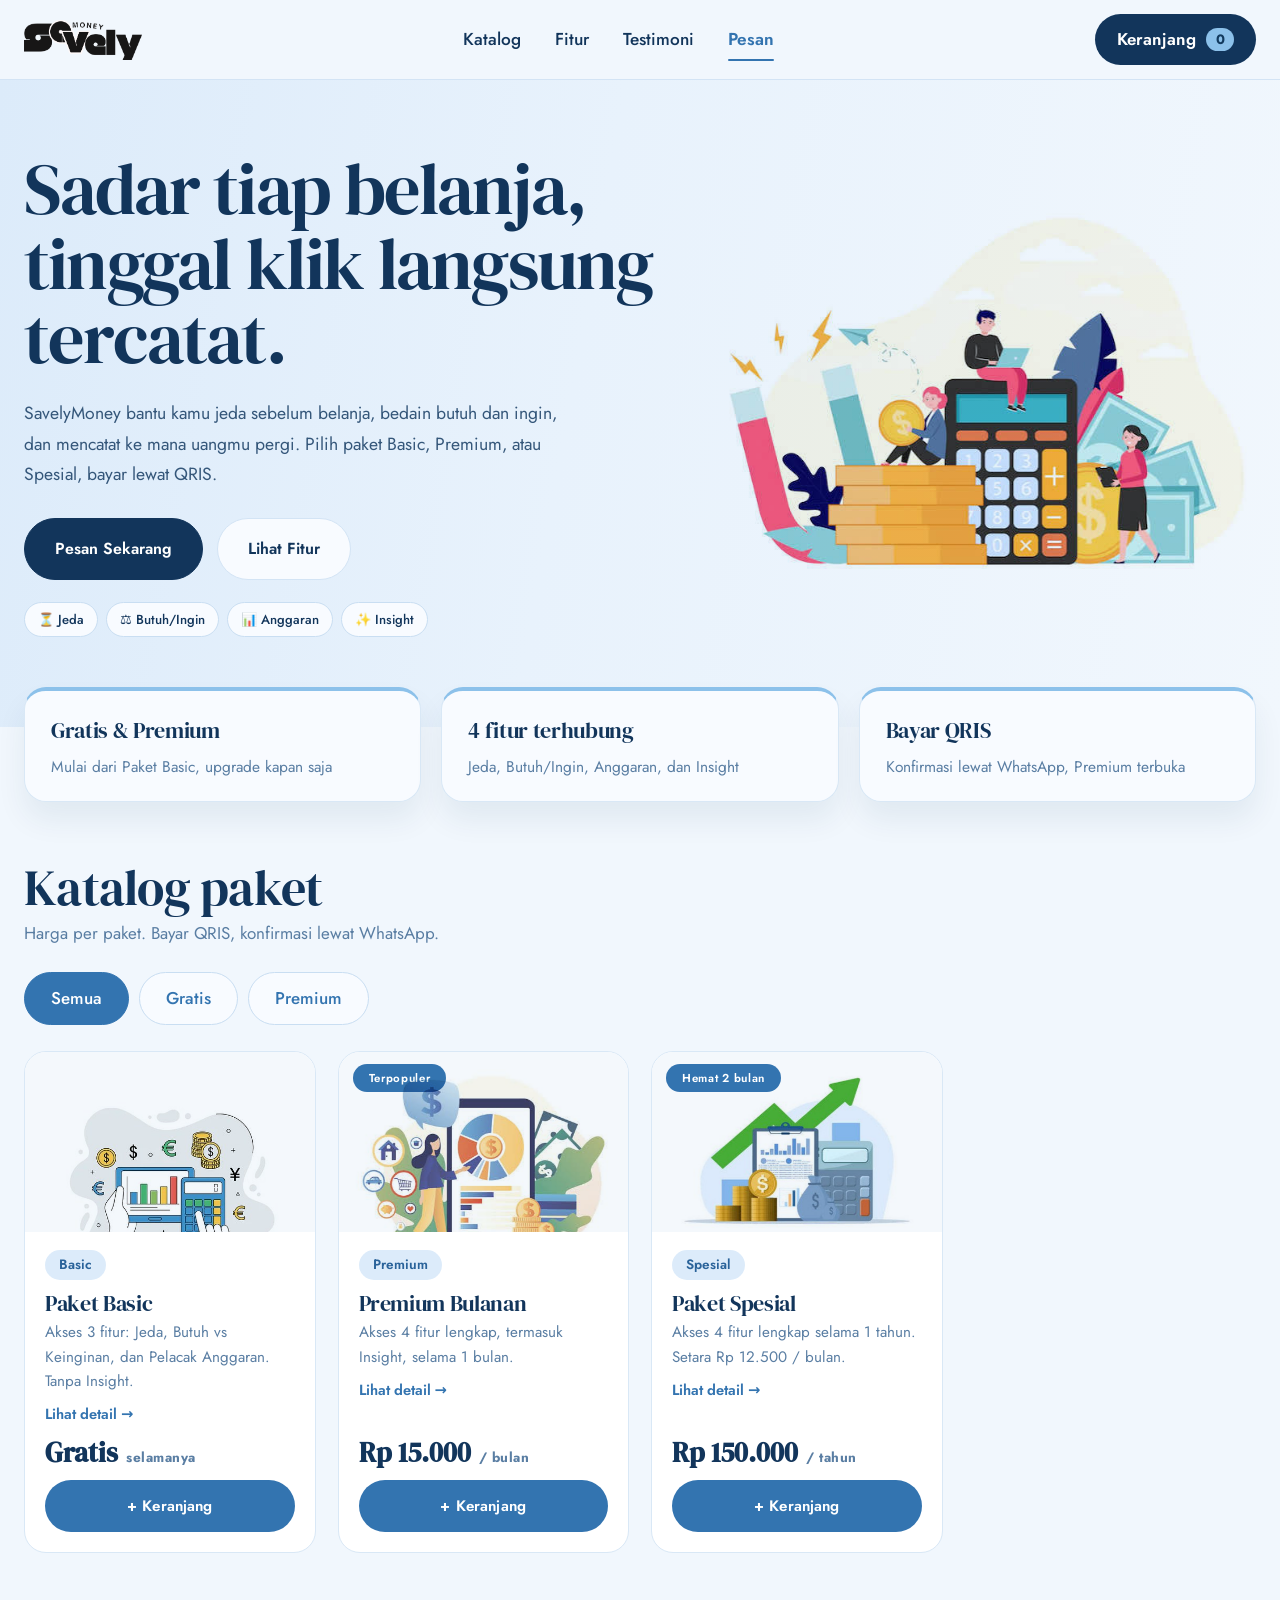
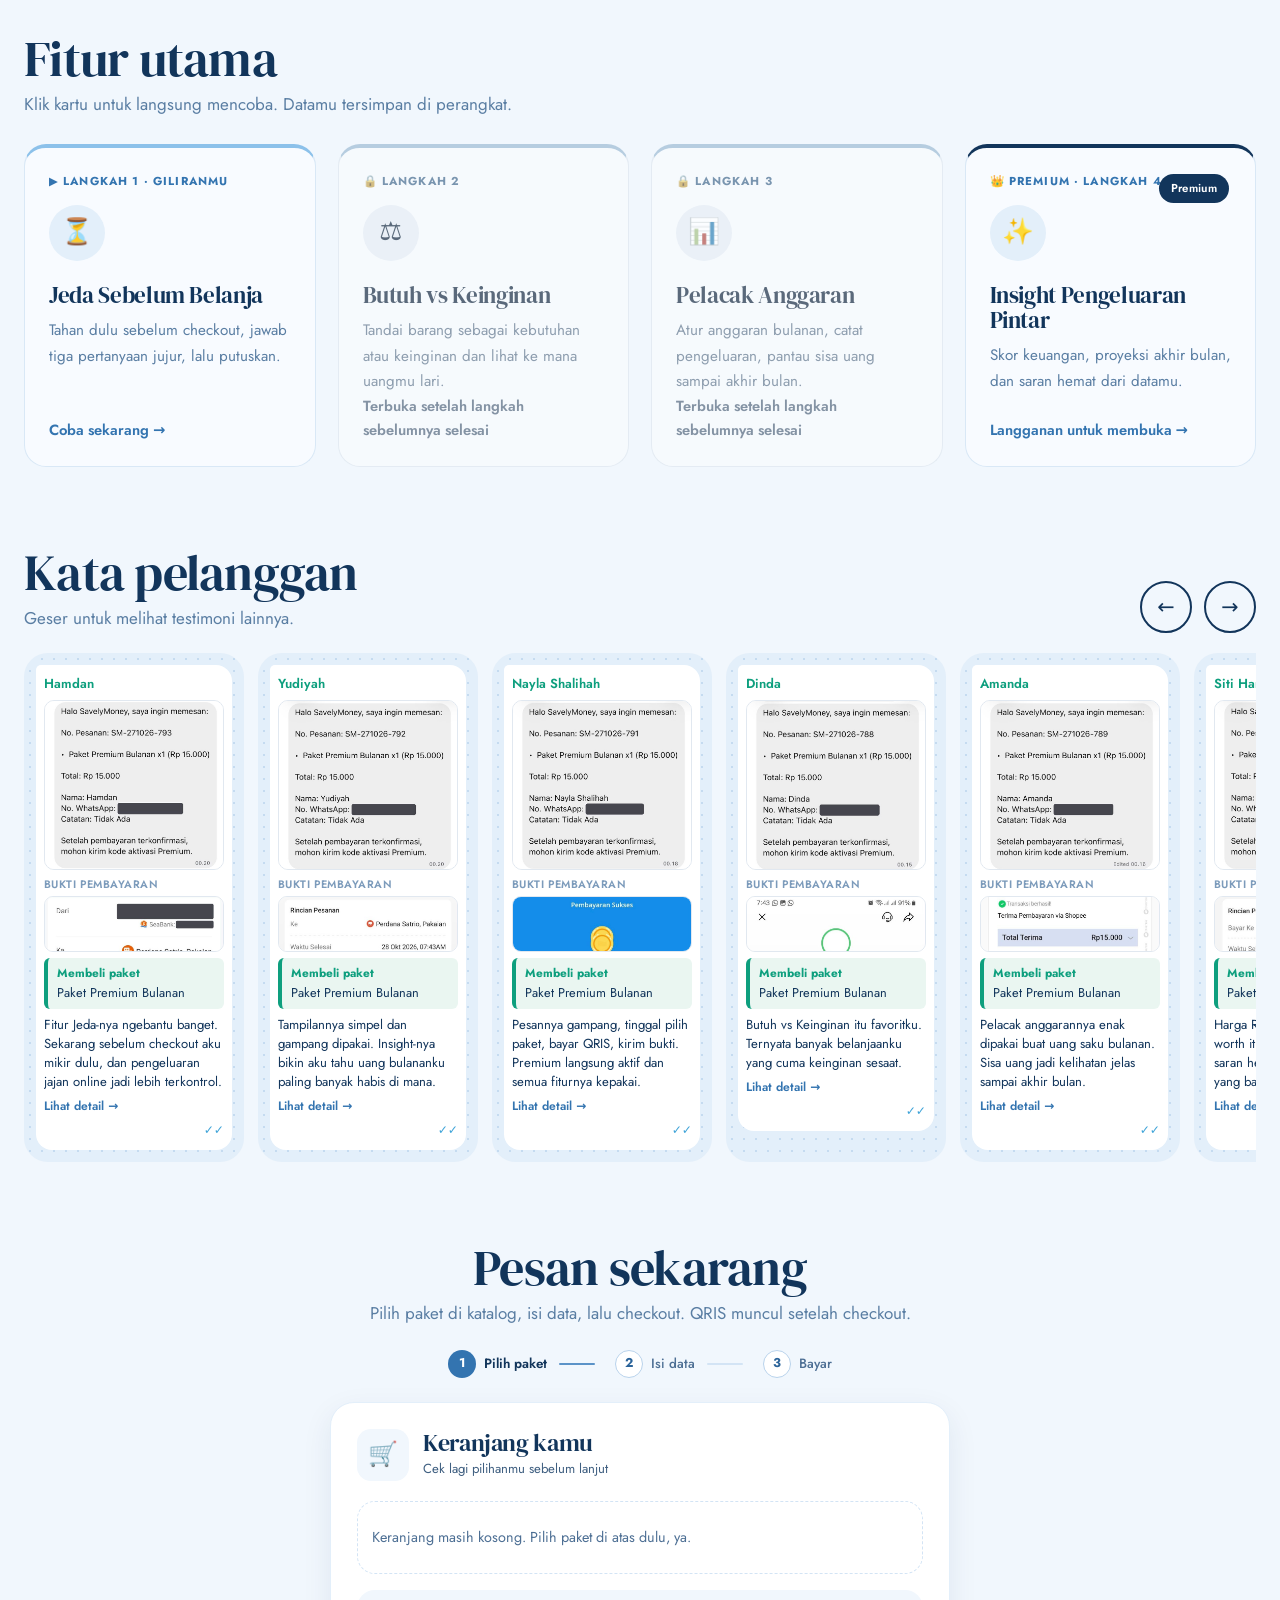
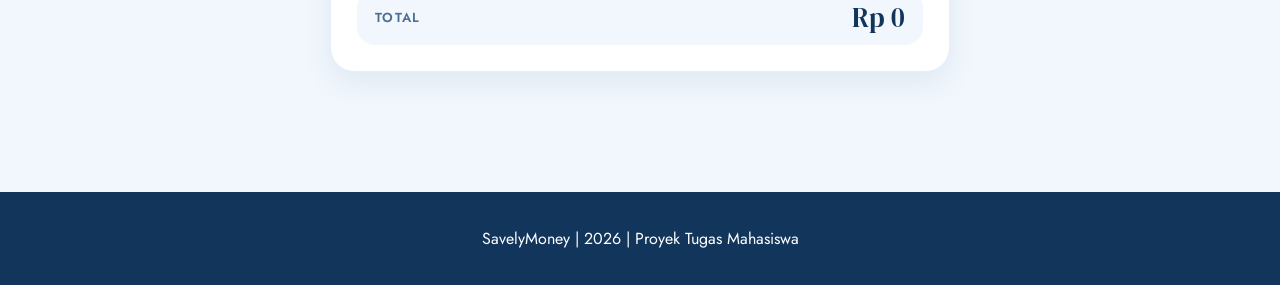
==== commit a725ea11: "Rename index-2.html to index.html" ====
--- a/index.html
+++ b/index.html
@@ -3,516 +3,101 @@
 <head>
 <meta charset="UTF-8">
 <meta name="viewport" content="width=device-width, initial-scale=1.0">
-<title>SavelyMoney — Atur Uang, Sadar Belanja</title>
+<title>SavelyMoney — Katalog Paket Atur Uang</title>
 <link rel="preconnect" href="https://fonts.googleapis.com">
 <link rel="preconnect" href="https://fonts.gstatic.com" crossorigin>
-<link href="https://fonts.googleapis.com/css2?family=Fraunces:ital,opsz,wght@0,9..144,300..600;1,9..144,300..600&family=Outfit:wght@300..700&display=swap" rel="stylesheet">
+<link href="https://fonts.googleapis.com/css2?family=DM+Serif+Display&family=Jost:wght@400;500;600&display=swap" rel="stylesheet">
 <link rel="stylesheet" href="style.css">
+<link rel="stylesheet" href="savely.css">
+<style id="testi-kecil">
+/* Testimoni versi ringkas */
+.t-track{gap:14px;margin-top:20px}
+.t-card,.t-card:nth-child(n){flex:0 0 220px;padding:12px;border-radius:24px}
+.t-card .bubble{padding:8px 8px 10px;border-radius:5px 16px 16px 16px}
+.t-card .who{font-size:.82rem;margin:0 0 6px}
+.t-card .bubble img.ss{height:170px;object-fit:cover;object-position:top;border-radius:10px}
+.t-card .bukti-wrap{margin-top:6px}
+.t-card .bukti-wrap span{font-size:.68rem;margin-bottom:3px}
+.t-card .bukti-wrap img.bukti{height:56px;border-radius:9px}
+.t-card .beli{font-size:.8rem;padding:6px 9px;margin:6px 0}
+.t-card .beli b{font-size:.74rem}
+.t-card .bubble .isi{font-size:.82rem;line-height:1.45;display:-webkit-box;-webkit-line-clamp:4;-webkit-box-orient:vertical;overflow:hidden}
+.t-card .t-more{font-size:.76rem}
+.t-card .tick{font-size:.76rem}
+@media (max-width:720px){.t-card,.t-card:nth-child(n){flex-basis:200px}}
+/* Gambar paket di katalog */
+.p-img{height:180px;padding:8px;overflow:hidden}
+.p-img img{width:100%;height:100%;object-fit:contain;mix-blend-mode:multiply}
+.modal-detail .d-hero img{display:block;margin:0 auto;height:150px;max-width:100%;object-fit:contain;mix-blend-mode:multiply}
+</style>
 </head>
 <body>
 
 <!-- ====== HEADER ====== -->
-<header class="site-header">
-  <div class="container header-inner">
-    <a href="#" class="logo"><img src="logo.png" alt="SavelyMoney" class="logo-img"></a>
-    <nav class="nav">
-      <a href="#tentang">Tentang</a>
-      <a href="#fitur">Fitur</a>
-      <a href="#testimoni">Review</a>
-      <a href="#pesan">Pesan</a>
-    </nav>
-    <a href="#pesan" class="btn btn-small header-cta">Mulai Sekarang</a>
-    <button type="button" class="nav-toggle" id="nav-toggle" aria-label="Buka menu" aria-expanded="false">
-      <span></span><span></span><span></span>
-    </button>
-  </div>
-</header>
-
-<!-- ====== HERO ====== -->
-<section class="hero">
-  <!-- emoji aesthetic yang melayang pelan di latar -->
-  <div class="floaties" aria-hidden="true">
-    <span style="--x:3%;--s:1.5rem;--d:1.2s;--t:12s">🫧</span>
-    <span style="--x:21%;--s:1.2rem;--d:6s;--t:9s">✨</span>
-    <span style="--x:35%;--s:1.8rem;--d:2.8s;--t:15s">🌊</span>
-    <span style="--x:59%;--s:1.3rem;--d:7.5s;--t:11s">💙</span>
-    <span style="--x:72%;--s:1.9rem;--d:0.8s;--t:17s">☁️</span>
-    <span style="--x:82%;--s:1.4rem;--d:5.2s;--t:12s">🪙</span>
-    <span style="--x:97%;--s:1.6rem;--d:3.4s;--t:14s">🦋</span>
-    <span style="--x:6%;--s:1.6rem;--d:0s;--t:11s">💙</span>
-    <span style="--x:16%;--s:2rem;--d:2s;--t:13s">🫧</span>
-    <span style="--x:28%;--s:1.4rem;--d:4s;--t:10s">✨</span>
-    <span style="--x:42%;--s:1.9rem;--d:1s;--t:14s">🦋</span>
-    <span style="--x:55%;--s:2.2rem;--d:5s;--t:16s">☁️</span>
-    <span style="--x:66%;--s:1.5rem;--d:3s;--t:12s">🪙</span>
-    <span style="--x:77%;--s:2rem;--d:6s;--t:15s">🐋</span>
-    <span style="--x:86%;--s:1.5rem;--d:0.5s;--t:11s">💎</span>
-    <span style="--x:93%;--s:1.7rem;--d:4.5s;--t:13s">🫧</span>
-    <span style="--x:48%;--s:1.2rem;--d:7s;--t:10s">✨</span>
-  </div>
-
-  <div class="container hero-inner">
-    <div class="hero-text">
-      <p class="hero-eyebrow"><span class="twinkle">💙</span> Teman kecil buat dompetmu</p>
-      <h1>Sebelum klik "beli", <em>tarik napas</em> dulu. <span class="bob">🫧</span></h1>
-      <p class="hero-desc">
-        SavelyMoney bantu kamu jeda sebentar sebelum belanja, bedain mana yang
-        benar-benar butuh dan cuma pengen, sambil tetap mencatat ke mana saja
-        uangmu pergi tiap bulan.
-      </p>
-      <div class="hero-actions">
-        <a href="#pesan" class="btn btn-primary">Pesan Paketnya</a>
-        <a href="#fitur" class="btn btn-ghost">Coba Fitur</a>
-      </div>
-      <div class="quick-chips">
-        <span>Langsung coba:</span>
-        <button type="button" class="qchip" data-modal="modal-jeda">⏳ Jeda</button>
-        <button type="button" class="qchip" data-modal="modal-butuh">⚖️ Butuh/Ingin</button>
-        <button type="button" class="qchip" data-modal="modal-anggaran">📊 Anggaran</button>
-        <button type="button" class="qchip" data-modal="modal-insight">✨ Insight</button>
-      </div>
-    </div>
-  </div>
-  <div class="wave" aria-hidden="true">
-    <svg class="wave-1" viewBox="0 0 2880 120" preserveAspectRatio="none"><path d="M0,60 Q180,0 360,60 T720,60 T1080,60 T1440,60 T1800,60 T2160,60 T2520,60 T2880,60 V120 H0 Z"/></svg>
-    <svg class="wave-2" viewBox="0 0 2880 120" preserveAspectRatio="none"><path d="M0,70 Q180,20 360,70 T720,70 T1080,70 T1440,70 T1800,70 T2160,70 T2520,70 T2880,70 V120 H0 Z"/></svg>
-  </div>
-</section>
-
-<!-- ====== TENTANG ====== -->
-<section id="tentang" class="about">
-  <div class="floaties floaties--section" aria-hidden="true">
-    <span style="--x:8%;--s:1.5rem;--d:0s;--t:13s">💙</span>
-    <span style="--x:44%;--s:1.2rem;--d:4s;--t:10s">✨</span>
-    <span style="--x:90%;--s:1.8rem;--d:2s;--t:15s">🫧</span>
-    <span style="--x:66%;--s:1.4rem;--d:7s;--t:12s">💎</span>
-  </div>
-  <div class="container about-inner">
-    <div class="about-text">
-      <h2>Uang bukan soal pelit,<br>tapi soal <em>sadar.</em></h2>
-      <p>
-        Banyak dari kita belanja bukan karena butuh, tapi karena capek, bosan,
-        atau lihat diskon lewat. SavelyMoney dibuat sebagai proyek sederhana
-        untuk membantu mahasiswa dan pekerja muda lebih sadar terhadap
-        kebiasaan belanjanya sendiri — tanpa aplikasi berat atau spreadsheet
-        rumit. Cukup buka, catat, dan pikirkan lagi.
-      </p>
-    </div>
-
-    <div class="about-art" aria-hidden="true">
-      <svg viewBox="0 0 520 440" xmlns="http://www.w3.org/2000/svg" role="img">
-        <defs>
-          <linearGradient id="gBlob" x1="0" y1="0" x2="1" y2="1">
-            <stop offset="0" stop-color="#D7E9FF"/><stop offset="1" stop-color="#E6E4FF"/>
-          </linearGradient>
-          <linearGradient id="gPig" x1="0" y1="0" x2="0" y2="1">
-            <stop offset="0" stop-color="#FFFFFF"/><stop offset="1" stop-color="#BBD6FF"/>
-          </linearGradient>
-          <linearGradient id="gCoin" x1="0" y1="0" x2="1" y2="1">
-            <stop offset="0" stop-color="#FFFFFF"/><stop offset="1" stop-color="#8FD8FF"/>
-          </linearGradient>
-          <linearGradient id="gCard" x1="0" y1="0" x2="1" y2="1">
-            <stop offset="0" stop-color="#5AA0FF"/><stop offset="1" stop-color="#6B6CF2"/>
-          </linearGradient>
-          <filter id="soft" x="-20%" y="-20%" width="140%" height="150%">
-            <feDropShadow dx="0" dy="10" stdDeviation="10" flood-color="#2F6FE0" flood-opacity=".22"/>
-          </filter>
-          <g id="coin">
-            <circle r="30" fill="url(#gCoin)" stroke="#4A8BF5" stroke-width="3"/>
-            <circle r="21" fill="none" stroke="#4A8BF5" stroke-width="2" opacity=".45"/>
-            <text y="7" text-anchor="middle" font-size="19" font-weight="700" fill="#2F6FE0" font-family="Outfit, system-ui, sans-serif">Rp</text>
-          </g>
-          <path id="spark" d="M0 -12 Q0 0 12 0 Q0 0 0 12 Q0 0 -12 0 Q0 0 0 -12Z"/>
-        </defs>
-
-        <!-- latar lembut -->
-        <circle cx="260" cy="225" r="190" fill="url(#gBlob)"/>
-        <circle class="il-spin" cx="260" cy="225" r="214" fill="none" stroke="#A7CBFF" stroke-width="2" stroke-dasharray="3 12" stroke-linecap="round"/>
-        <circle cx="260" cy="225" r="150" fill="#FFFFFF" opacity=".35"/>
-
-        <!-- koin yang jatuh ke celengan -->
-        <g class="il-drop"><use href="#coin" transform="translate(260 62) scale(.78)"/></g>
-
-        <!-- bayangan -->
-        <ellipse cx="262" cy="388" rx="125" ry="13" fill="#4A8BF5" opacity=".16"/>
-
-        <!-- celengan -->
-        <g filter="url(#soft)">
-          <path d="M132 236 q-30 -4 -24 -30 q6 -18 24 -6" fill="none" stroke="#7FAEFF" stroke-width="9" stroke-linecap="round"/>
-          <rect x="168" y="322" width="36" height="52" rx="15" fill="#8DB8FF"/>
-          <rect x="216" y="328" width="34" height="46" rx="14" fill="#A9CBFF"/>
-          <rect x="278" y="328" width="34" height="46" rx="14" fill="#A9CBFF"/>
-          <rect x="326" y="322" width="36" height="52" rx="15" fill="#8DB8FF"/>
-          <path d="M300 178 L336 136 L356 192 Z" fill="#8DB8FF" stroke="#8DB8FF" stroke-width="8" stroke-linejoin="round"/>
-          <path d="M314 176 L334 154 L343 184 Z" fill="#CFE3FF"/>
-          <ellipse cx="260" cy="252" rx="136" ry="98" fill="url(#gPig)"/>
-          <ellipse cx="205" cy="205" rx="74" ry="30" fill="#FFFFFF" opacity=".55"/>
-          <ellipse cx="384" cy="262" rx="34" ry="27" fill="#8DB8FF"/>
-          <ellipse cx="375" cy="262" rx="5" ry="8" fill="#3B6FD0"/>
-          <ellipse cx="394" cy="262" rx="5" ry="8" fill="#3B6FD0"/>
-        </g>
-        <circle cx="338" cy="232" r="8" fill="#0F2557"/>
-        <circle cx="341" cy="229" r="2.6" fill="#FFFFFF"/>
-        <ellipse cx="334" cy="268" rx="14" ry="8" fill="#FF9FC0" opacity=".55"/>
-        <rect x="220" y="158" width="82" height="11" rx="5.5" fill="#3B6FD0"/>
-
-        <!-- kartu kredit -->
-        <g transform="translate(28 298) rotate(-12)">
-          <g class="il-float il-d2" filter="url(#soft)">
-            <rect width="128" height="80" rx="13" fill="url(#gCard)"/>
-            <rect x="14" y="20" width="26" height="19" rx="5" fill="#FFE9A8"/>
-            <rect x="14" y="52" width="64" height="6" rx="3" fill="#FFFFFF" opacity=".65"/>
-            <rect x="14" y="63" width="38" height="5" rx="2.5" fill="#FFFFFF" opacity=".4"/>
-            <circle cx="98" cy="60" r="11" fill="#FFFFFF" opacity=".55"/>
-            <circle cx="110" cy="60" r="11" fill="#FFFFFF" opacity=".35"/>
-          </g>
-        </g>
-
-        <!-- kartu grafik -->
-        <g transform="translate(326 34)">
-          <g class="il-float il-d1" filter="url(#soft)">
-            <rect width="148" height="104" rx="18" fill="#FFFFFF" opacity=".95"/>
-            <rect x="16" y="14" width="46" height="7" rx="3.5" fill="#CFE3FF"/>
-            <rect x="18" y="62" width="19" height="28" rx="6" fill="#CFE3FF"/>
-            <rect x="46" y="50" width="19" height="40" rx="6" fill="#B5D3FF"/>
-            <rect x="74" y="56" width="19" height="34" rx="6" fill="#8DB8FF"/>
-            <rect x="102" y="36" width="19" height="54" rx="6" fill="#4A8BF5"/>
-            <path d="M24 52 L55 40 L84 46 L112 24" fill="none" stroke="#6B6CF2" stroke-width="3.5" stroke-linecap="round" stroke-linejoin="round"/>
-            <circle cx="112" cy="24" r="5" fill="#6B6CF2"/>
-          </g>
-        </g>
-
-        <!-- koin melayang -->
-        <g transform="translate(76 112)"><g class="il-float il-d3"><use href="#coin" transform="scale(.9)"/></g></g>
-        <g transform="translate(470 204)"><g class="il-float il-d2"><use href="#coin" transform="scale(.58)"/></g></g>
-        <g transform="translate(442 352)"><g class="il-float il-d1"><use href="#coin" transform="scale(.78)"/></g></g>
-        <g transform="translate(112 212)"><g class="il-float il-d4"><use href="#coin" transform="scale(.46)"/></g></g>
-
-        <!-- kilau -->
-        <g transform="translate(196 70)"><use class="il-twinkle" href="#spark" fill="#6B6CF2"/></g>
-        <g transform="translate(418 290) scale(.8)"><use class="il-twinkle il-d2" href="#spark" fill="#4A8BF5"/></g>
-        <g transform="translate(52 190) scale(.7)"><use class="il-twinkle il-d3" href="#spark" fill="#8FD8FF"/></g>
-        <g transform="translate(300 28) scale(.6)"><use class="il-twinkle il-d1" href="#spark" fill="#8FD8FF"/></g>
-        <g transform="translate(484 130) scale(.6)"><use class="il-twinkle il-d4" href="#spark" fill="#6B6CF2"/></g>
-      </svg>
-    </div>
-  </div>
-</section>
-
-<!-- ====== FITUR ====== -->
-<section id="fitur" class="fitur">
-  <div class="floaties floaties--section" aria-hidden="true">
-    <span style="--x:5%;--s:1.6rem;--d:1s;--t:14s">🫧</span>
-    <span style="--x:28%;--s:1.2rem;--d:5s;--t:11s">✨</span>
-    <span style="--x:55%;--s:2rem;--d:3s;--t:17s">☁️</span>
-    <span style="--x:78%;--s:1.4rem;--d:0s;--t:12s">💙</span>
-    <span style="--x:94%;--s:1.6rem;--d:6s;--t:15s">🌊</span>
-  </div>
-  <div class="container">
-    <p class="eyebrow">Fitur utama</p>
-    <h2>Alat kecil yang <em>beneran</em> kepakai <span class="twinkle">✨</span></h2>
-    <p class="section-desc">Klik salah satu kartu untuk langsung mencobanya. Data yang kamu isi tersimpan otomatis di perangkatmu, jadi tidak hilang saat halaman ditutup.</p>
-
-    <div class="fitur-grid">
-
-      <div class="fitur-card" data-modal="modal-jeda" role="button" tabindex="0" aria-label="Coba fitur Jeda Sebelum Belanja">
-        <span class="fitur-urut">Langkah 1</span>
-        <span class="fitur-icon">⏳</span>
-        <h3>Jeda Sebelum Belanja</h3>
-        <p>Tahan dulu sebelum checkout. Tarik napas, jawab tiga pertanyaan jujur, lalu putuskan dengan kepala dingin.</p>
-        <ul class="fitur-poin">
-          <li>Timer napas 10, 30, atau 60 detik</li>
-          <li>Cek otomatis ke sisa anggaranmu</li>
-          <li>Tunda 24 jam &amp; hitung uang yang terselamatkan</li>
-        </ul>
-        <span class="fitur-cta">Coba sekarang →</span>
-      </div>
-
-      <div class="fitur-card" data-modal="modal-butuh" role="button" tabindex="0" aria-label="Coba fitur Butuh vs Keinginan">
-        <span class="fitur-urut">Langkah 2</span>
-        <span class="fitur-icon">⚖️</span>
-        <h3>Butuh vs Keinginan</h3>
-        <p>Tandai setiap barang sebagai kebutuhan atau keinginan, lalu lihat sendiri berapa uang yang lari ke mana.</p>
-        <ul class="fitur-poin">
-          <li>Tes cepat 3 pertanyaan kalau bingung</li>
-          <li>Total rupiah &amp; persentase per jenis</li>
-          <li>Riwayat tersimpan, bisa dihapus satuan</li>
-        </ul>
-        <span class="fitur-cta">Coba sekarang →</span>
-      </div>
-
-      <div class="fitur-card" data-modal="modal-anggaran" role="button" tabindex="0" aria-label="Coba fitur Pelacak Anggaran">
-        <span class="fitur-urut">Langkah 3</span>
-        <span class="fitur-icon">📊</span>
-        <h3>Pelacak Anggaran</h3>
-        <p>Tetapkan anggaran bulanan, catat tiap pengeluaran, dan pantau sisa uangmu sampai akhir bulan.</p>
-        <ul class="fitur-poin">
-          <li>Kategori: makan, transport, belanja, dan lainnya</li>
-          <li>Batas pengeluaran harian otomatis</li>
-          <li>Grafik per kategori &amp; progres anggaran</li>
-        </ul>
-        <span class="fitur-cta">Coba sekarang →</span>
-      </div>
-
-      <div class="fitur-card fitur-card--premium" data-modal="modal-insight" role="button" tabindex="0" aria-label="Coba fitur Insight Pengeluaran Pintar">
-        <span class="fitur-urut">Langkah 4</span>
-        <span class="fitur-badge">Premium</span>
-        <span class="fitur-icon">✨</span>
-        <h3>Insight Pengeluaran Pintar</h3>
-        <p>Ringkasan otomatis kebiasaan belanjamu, lengkap dengan skor keuangan dan saran yang sesuai datamu.</p>
-        <ul class="fitur-poin">
-          <li>Skor kesehatan keuangan 0–100</li>
-          <li>Proyeksi total pengeluaran akhir bulan</li>
-          <li>Saran hemat dari data semua fitur lain</li>
-        </ul>
-        <span class="fitur-cta">Coba sekarang →</span>
-      </div>
-
-    </div>
-
-    <div class="alur-fitur">
-      <h3>Satu alur, <em>empat langkah</em> berurutan</h3>
-      <p class="alur-fitur-ket">Tidak bisa loncat: langkah berikutnya terbuka setelah langkah sebelumnya selesai. Mulai dari Jeda.</p>
-      <div class="alur-fitur-row">
-        <div><b>1 · ⏳ Jeda</b><span>Mulai di sini. Tahan dulu, jawab 3 pertanyaan, lalu putuskan: beli atau batal.</span></div>
-        <i>→</i>
-        <div><b>2 · ⚖️ Butuh vs Keinginan</b><span>Barang tadi ditandai Butuh atau Keinginan, dengan saran dari jawabanmu.</span></div>
-        <i>→</i>
-        <div><b>3 · 📊 Anggaran</b><span>Dicatat sebagai pengeluaran. Sisa uang dan batas harian ter-update.</span></div>
-        <i>→</i>
-        <div><b>4 · ✨ Insight 👑</b><span>Fitur Premium: dampak barang tadi, skor keuangan, dan saran. Perlu langganan.</span></div>
-      </div>
-    </div>
-  </div>
-</section>
-
-<!-- ====== TESTIMONI ======
-     Catatan: 10 review di bawah ini contoh/placeholder. Foto memakai avatar
-     ilustrasi buatan (bukan foto orang asli) dari layanan DiceBear.
-     Ganti nama, paket, rating, dan teksnya dengan review asli pelangganmu
-     sebelum website ini dipakai publik. -->
-<section id="testimoni" class="testimoni">
-  <div class="floaties floaties--section" aria-hidden="true">
-    <span style="--x:12%;--s:1.3rem;--d:2s;--t:11s">✨</span>
-    <span style="--x:50%;--s:1.7rem;--d:0s;--t:15s">🦋</span>
-    <span style="--x:86%;--s:1.4rem;--d:5s;--t:12s">💙</span>
-  </div>
-  <div class="container">
-    <h2>Kata Mereka yang Sudah Coba <span class="bob">💬</span></h2>
-    <p class="section-desc">Geser untuk lihat review dari pengguna yang sudah checkout paket SavelyMoney.</p>
-
-    <div class="testimoni-scroll">
-
-      <div class="testimoni-card">
-        <div class="testimoni-head">
-          <img class="testimoni-avatar" src="https://api.dicebear.com/9.x/notionists/svg?seed=Dinda&backgroundColor=dbeafe" alt="Avatar Dinda A.">
-          <div>
-            <h4>Dinda A.</h4>
-            <span class="testimoni-paket">Paket Premium Bulanan</span>
-          </div>
-        </div>
-        <p class="testimoni-rating">★★★★★</p>
-        <p class="testimoni-teks">Fitur jeda belanja bikin aku mikir dua kali sebelum checkout skincare. Sebulan ini pengeluaran jajan online turun banyak.</p>
-      </div>
-
-      <div class="testimoni-card">
-        <div class="testimoni-head">
-          <img class="testimoni-avatar" src="https://api.dicebear.com/9.x/notionists/svg?seed=Rafi&backgroundColor=e0e7ff" alt="Avatar Rafi P.">
-          <div>
-            <h4>Rafi P.</h4>
-            <span class="testimoni-paket">Paket Dasar</span>
-          </div>
-        </div>
-        <p class="testimoni-rating">★★★★★</p>
-        <p class="testimoni-teks">Simpel banget, nggak ribet kayak aplikasi keuangan lain. Buat mahasiswa kayak aku pas banget.</p>
-      </div>
-
-      <div class="testimoni-card">
-        <div class="testimoni-head">
-          <img class="testimoni-avatar" src="https://api.dicebear.com/9.x/notionists/svg?seed=Salsa&backgroundColor=dbeafe" alt="Avatar Salsa N.">
-          <div>
-            <h4>Salsa N.</h4>
-            <span class="testimoni-paket">Paket Premium Tahunan</span>
-          </div>
-        </div>
-        <p class="testimoni-rating">★★★★☆</p>
-        <p class="testimoni-teks">Insight pengeluarannya ngebantu banget buat tahu ke mana aja uang bulanan lari. Tampilannya juga enak dilihat.</p>
-      </div>
-
-      <div class="testimoni-card">
-        <div class="testimoni-head">
-          <img class="testimoni-avatar" src="https://api.dicebear.com/9.x/notionists/svg?seed=Bagas&backgroundColor=e0e7ff" alt="Avatar Bagas W.">
-          <div>
-            <h4>Bagas W.</h4>
-            <span class="testimoni-paket">Setup &amp; Konsultasi Anggaran</span>
-          </div>
-        </div>
-        <p class="testimoni-rating">★★★★★</p>
-        <p class="testimoni-teks">Dibantu susun anggaran pertama kali, jadi lebih paham cara bagi uang bulanan. Prosesnya santai dan gampang dimengerti.</p>
-      </div>
-
-      <div class="testimoni-card">
-        <div class="testimoni-head">
-          <img class="testimoni-avatar" src="https://api.dicebear.com/9.x/notionists/svg?seed=Intan&backgroundColor=dbeafe" alt="Avatar Intan K.">
-          <div>
-            <h4>Intan K.</h4>
-            <span class="testimoni-paket">Paket Premium Bulanan</span>
-          </div>
-        </div>
-        <p class="testimoni-rating">★★★★★</p>
-        <p class="testimoni-teks">Butuh vs Keinginan itu fitur favoritku. Jadi sadar ternyata banyak yang cuma keinginan doang, bukan kebutuhan.</p>
-      </div>
-
-      <div class="testimoni-card">
-        <div class="testimoni-head">
-          <img class="testimoni-avatar" src="https://api.dicebear.com/9.x/notionists/svg?seed=Yoga&backgroundColor=e0e7ff" alt="Avatar Yoga S.">
-          <div>
-            <h4>Yoga S.</h4>
-            <span class="testimoni-paket">Paket Dasar</span>
-          </div>
-        </div>
-        <p class="testimoni-rating">★★★★☆</p>
-        <p class="testimoni-teks">Enak dipakai buat pemula yang baru mau belajar atur uang. Nggak bikin bingung sama sekali.</p>
-      </div>
-
-      <div class="testimoni-card">
-        <div class="testimoni-head">
-          <img class="testimoni-avatar" src="https://api.dicebear.com/9.x/notionists/svg?seed=Clara&backgroundColor=dbeafe" alt="Avatar Clara M.">
-          <div>
-            <h4>Clara M.</h4>
-            <span class="testimoni-paket">Paket Premium Tahunan</span>
-          </div>
-        </div>
-        <p class="testimoni-rating">★★★★★</p>
-        <p class="testimoni-teks">Worth it banget buat langganan tahunan, lebih hemat dan fiturnya lengkap dibanding bayar bulanan terus.</p>
-      </div>
-
-      <div class="testimoni-card">
-        <div class="testimoni-head">
-          <img class="testimoni-avatar" src="https://api.dicebear.com/9.x/notionists/svg?seed=Fajar&backgroundColor=e0e7ff" alt="Avatar Fajar T.">
-          <div>
-            <h4>Fajar T.</h4>
-            <span class="testimoni-paket">Paket Premium Bulanan</span>
-          </div>
-        </div>
-        <p class="testimoni-rating">★★★★★</p>
-        <p class="testimoni-teks">Checkout-nya gampang banget, tinggal pilih paket terus konfirmasi lewat WhatsApp. Responnya juga cepat.</p>
-      </div>
-
-      <div class="testimoni-card">
-        <div class="testimoni-head">
-          <img class="testimoni-avatar" src="https://api.dicebear.com/9.x/notionists/svg?seed=Nadia&backgroundColor=dbeafe" alt="Avatar Nadia R.">
-          <div>
-            <h4>Nadia R.</h4>
-            <span class="testimoni-paket">Paket Dasar</span>
-          </div>
-        </div>
-        <p class="testimoni-rating">★★★★☆</p>
-        <p class="testimoni-teks">Desainnya adem dipandang, warna birunya bikin nggak stres pas lihat laporan keuangan sendiri.</p>
-      </div>
-
-      <div class="testimoni-card">
-        <div class="testimoni-head">
-          <img class="testimoni-avatar" src="https://api.dicebear.com/9.x/notionists/svg?seed=Hendra&backgroundColor=e0e7ff" alt="Avatar Hendra L.">
-          <div>
-            <h4>Hendra L.</h4>
-            <span class="testimoni-paket">Setup &amp; Konsultasi Anggaran</span>
-          </div>
-        </div>
-        <p class="testimoni-rating">★★★★★</p>
-        <p class="testimoni-teks">Tim SavelyMoney ramah waktu bantu setup anggaran, penjelasannya mudah dipahami buat pemula kayak aku.</p>
-      </div>
-
-    </div>
-  </div>
-</section>
-
-<!-- ====== PEMESANAN ====== -->
-<section id="pesan" class="pesan">
-  <div class="floaties" aria-hidden="true">
-    <span style="--x:8%;--s:1.6rem;--d:0s;--t:12s">💸</span>
-    <span style="--x:30%;--s:1.4rem;--d:3s;--t:11s">✨</span>
-    <span style="--x:62%;--s:1.8rem;--d:1.5s;--t:14s">🫧</span>
-    <span style="--x:90%;--s:1.6rem;--d:5s;--t:13s">💙</span>
-  </div>
-
-  <div class="container pesan-wrap">
-    <div class="pesan-head">
-      <p class="eyebrow">Pemesanan</p>
-      <h2>Pilih paket yang <em>pas</em> buatmu <span class="wiggle">🛍️</span></h2>
-      <p class="section-desc">Pilih paket, isi data, lalu checkout. QRIS pembayaran muncul setelah checkout.</p>
-      <ol class="alur" id="alur">
-        <li class="aktif"><b>1</b><span>Pilih paket</span></li>
-        <li><b>2</b><span>Isi data</span></li>
-        <li><b>3</b><span>Bayar</span></li>
-      </ol>
-    </div>
-
-    <p class="step-label"><b>1</b> Pilih paket</p>
-
-    <div class="produk-list" id="produk-list">
-
-      <div class="produk-card" data-nama="Paket Dasar" data-harga="0">
-        <span class="produk-qty"></span>
-        <div class="produk-emoji">🌱</div>
-        <h3>Paket Dasar</h3>
-        <p>Pelacak anggaran + fitur jeda belanja.</p>
-        <ul class="produk-poin">
-          <li>Pelacak Anggaran</li>
-          <li>Jeda Sebelum Belanja</li>
-          <li>Butuh vs Keinginan</li>
-        </ul>
-        <div class="produk-harga">Gratis<small>selamanya</small></div>
-        <button type="button" class="btn btn-primary btn-tambah">+ Keranjang</button>
-      </div>
-
-      <div class="produk-card produk-card--populer" data-nama="Paket Premium Bulanan" data-harga="15000">
-        <span class="produk-ribbon">Terpopuler</span>
-        <span class="produk-qty"></span>
-        <div class="produk-emoji">💎</div>
-        <h3>Premium Bulanan</h3>
-        <p>Semua fitur dasar + Insight Pengeluaran Pintar tiap bulan.</p>
-        <ul class="produk-poin">
-          <li>Semua fitur Paket Dasar</li>
-          <li>Insight Pengeluaran Pintar</li>
-          <li>Ringkasan kebiasaan belanja</li>
-        </ul>
-        <div class="produk-harga">Rp 15.000<small>/ bulan</small></div>
-        <button type="button" class="btn btn-primary btn-tambah">+ Keranjang</button>
-      </div>
-
-      <div class="produk-card" data-nama="Paket Premium Tahunan" data-harga="150000">
-        <span class="produk-ribbon produk-ribbon--hemat">Hemat 2 bulan</span>
-        <span class="produk-qty"></span>
-        <div class="produk-emoji">🌊</div>
-        <h3>Premium Tahunan</h3>
-        <p>Cocok buat pakai jangka panjang.</p>
-        <ul class="produk-poin">
-          <li>Semua fitur Premium</li>
-          <li>Setara Rp 12.500 / bulan</li>
-          <li>Bayar sekali untuk setahun</li>
-        </ul>
-        <div class="produk-harga">Rp 150.000<small>/ tahun</small></div>
-        <button type="button" class="btn btn-primary btn-tambah">+ Keranjang</button>
-      </div>
-
-      <div class="produk-card" data-nama="Setup & Konsultasi Anggaran" data-harga="25000">
-        <span class="produk-qty"></span>
-        <div class="produk-emoji">🧭</div>
-        <h3>Setup &amp; Konsultasi</h3>
-        <p>Dibantu susun anggaran bulanan pertamamu bareng tim SavelyMoney.</p>
-        <ul class="produk-poin">
-          <li>Dibantu langsung oleh tim</li>
-          <li>Susun anggaran bulanan pertama</li>
-          <li>Ramah untuk pemula</li>
-        </ul>
-        <div class="produk-harga">Rp 25.000<small>sekali bayar</small></div>
-        <button type="button" class="btn btn-primary btn-tambah">+ Keranjang</button>
-      </div>
-
-    </div>
-
-    <div class="pesan-checkout" id="checkout">
+<header class="site-header"><div class="container header-inner">
+<a href="#" class="logo"><img src="logo.png" alt="SavelyMoney" class="logo-img"></a>
+<nav class="nav"><a href="#katalog">Katalog</a><a href="#fitur">Fitur</a><a href="#testimoni">Testimoni</a><a href="#pesan">Pesan</a></nav>
+<a href="#checkout" class="cart-btn header-cta">Keranjang <b id="hdr-count">0</b></a>
+<button type="button" class="nav-toggle" id="nav-toggle" aria-label="Buka menu" aria-expanded="false"><span></span><span></span><span></span></button>
+</div></header>
+
+<section class="hero2"><div class="container hero2-in">
+<div class="hero2-text">
+<h1>Sadar tiap belanja, tinggal klik langsung tercatat.</h1>
+<p>SavelyMoney bantu kamu jeda sebelum belanja, bedain butuh dan ingin, dan mencatat ke mana uangmu pergi. Pilih paket Basic, Premium, atau Spesial, bayar lewat QRIS.</p>
+<div class="hero2-act"><a href="#katalog" class="cbtn cbtn-dark">Pesan Sekarang</a><a href="#fitur" class="cbtn cbtn-light">Lihat Fitur</a></div>
+<div class="quick-chips"><button type="button" class="qchip" data-modal="modal-jeda">⏳ Jeda</button><button type="button" class="qchip" data-modal="modal-butuh">⚖️ Butuh/Ingin</button><button type="button" class="qchip" data-modal="modal-anggaran">📊 Anggaran</button><button type="button" class="qchip" data-modal="modal-insight">✨ Insight</button></div>
+</div>
+<div class="hero2-art" aria-hidden="true"><img src="ilustrasi.jpeg" alt=""></div>
+</div></section>
+
+<section class="strip"><div class="container strip-grid">
+<div><h3>Gratis &amp; Premium</h3><p>Mulai dari Paket Basic, upgrade kapan saja</p></div>
+<div><h3>4 fitur terhubung</h3><p>Jeda, Butuh/Ingin, Anggaran, dan Insight</p></div>
+<div><h3>Bayar QRIS</h3><p>Konfirmasi lewat WhatsApp, Premium terbuka</p></div>
+</div></section>
+
+<section id="katalog" class="katalog"><div class="container">
+<h2>Katalog paket</h2>
+<p class="sec-sub">Harga per paket. Bayar QRIS, konfirmasi lewat WhatsApp.</p>
+<div class="filters"><button type="button" class="on" data-f="">Semua</button><button type="button" data-f="Gratis">Gratis</button><button type="button" data-f="Premium">Premium</button></div>
+<div class="produk-list" id="produk-list">
+<div class="produk-card" data-nama="Paket Basic" data-harga="0" data-kat="Gratis"><span class="produk-qty"></span><div class="p-img"><img src="paket-basic.jpg" alt="Ilustrasi Paket Basic" loading="lazy"></div><div class="p-body"><span class="p-tag">Basic</span><h3>Paket Basic</h3><p>Akses 3 fitur: Jeda, Butuh vs Keinginan, dan Pelacak Anggaran. Tanpa Insight.</p><div class="produk-harga">Gratis<small>selamanya</small></div><button type="button" class="btn btn-primary btn-tambah">+ Keranjang</button></div></div>
+<div class="produk-card" data-nama="Paket Premium Bulanan" data-harga="15000" data-kat="Premium"><span class="produk-ribbon">Terpopuler</span><span class="produk-qty"></span><div class="p-img"><img src="paket-premium.jpg" alt="Ilustrasi Paket Premium Bulanan" loading="lazy"></div><div class="p-body"><span class="p-tag">Premium</span><h3>Premium Bulanan</h3><p>Akses 4 fitur lengkap, termasuk Insight, selama 1 bulan.</p><div class="produk-harga">Rp 15.000<small>/ bulan</small></div><button type="button" class="btn btn-primary btn-tambah">+ Keranjang</button></div></div>
+<div class="produk-card" data-nama="Paket Spesial" data-harga="150000" data-kat="Premium"><span class="produk-ribbon">Hemat 2 bulan</span><span class="produk-qty"></span><div class="p-img"><img src="paket-spesial.jpg" alt="Ilustrasi Paket Spesial" loading="lazy"></div><div class="p-body"><span class="p-tag">Spesial</span><h3>Paket Spesial</h3><p>Akses 4 fitur lengkap selama 1 tahun. Setara Rp 12.500 / bulan.</p><div class="produk-harga">Rp 150.000<small>/ tahun</small></div><button type="button" class="btn btn-primary btn-tambah">+ Keranjang</button></div></div>
+</div></div></section>
+
+<section id="fitur" class="fitur2"><div class="container">
+<h2>Fitur utama</h2>
+<p class="sec-sub">Klik kartu untuk langsung mencoba. Datamu tersimpan di perangkat.</p>
+<div class="fitur-grid">
+<div class="fitur-card" data-modal="modal-jeda" role="button" tabindex="0" aria-label="Coba Jeda Sebelum Belanja"><span class="fitur-urut">Langkah 1</span><span class="fitur-icon">⏳</span><h3>Jeda Sebelum Belanja</h3><p>Tahan dulu sebelum checkout, jawab tiga pertanyaan jujur, lalu putuskan.</p><span class="fitur-cta">Coba sekarang →</span></div>
+<div class="fitur-card" data-modal="modal-butuh" role="button" tabindex="0" aria-label="Coba Butuh vs Keinginan"><span class="fitur-urut">Langkah 2</span><span class="fitur-icon">⚖️</span><h3>Butuh vs Keinginan</h3><p>Tandai barang sebagai kebutuhan atau keinginan dan lihat ke mana uangmu lari.</p><span class="fitur-cta">Coba sekarang →</span></div>
+<div class="fitur-card" data-modal="modal-anggaran" role="button" tabindex="0" aria-label="Coba Pelacak Anggaran"><span class="fitur-urut">Langkah 3</span><span class="fitur-icon">📊</span><h3>Pelacak Anggaran</h3><p>Atur anggaran bulanan, catat pengeluaran, pantau sisa uang sampai akhir bulan.</p><span class="fitur-cta">Coba sekarang →</span></div>
+<div class="fitur-card fitur-card--premium" data-modal="modal-insight" role="button" tabindex="0" aria-label="Coba Insight Pengeluaran Pintar"><span class="fitur-urut">Langkah 4</span><span class="fitur-badge">Premium</span><span class="fitur-icon">✨</span><h3>Insight Pengeluaran Pintar</h3><p>Skor keuangan, proyeksi akhir bulan, dan saran hemat dari datamu.</p><span class="fitur-cta">Coba sekarang →</span></div>
+</div></div></section>
+
+<!-- Testimoni: screenshot pesanan pelanggan (nomor WhatsApp sudah disensor). -->
+<section id="testimoni" class="testi"><div class="container">
+<div class="t-head"><div><h2>Kata pelanggan</h2><p class="sec-sub">Geser untuk melihat testimoni lainnya.</p></div>
+<div class="arrows"><button type="button" data-d="-1" aria-label="Sebelumnya">←</button><button type="button" data-d="1" aria-label="Berikutnya">→</button></div></div>
+<div class="t-track" id="t-track">
+<div class="t-card" data-nama="Hamdan" data-bukti="bukti-1.jpg"><div class="bubble"><p class="who">Hamdan</p><img class="ss" src="testi-1.jpg" alt="Bukti pemesanan Hamdan" loading="lazy"><div class="bukti-wrap"><span>Bukti pembayaran</span><img class="bukti" src="bukti-1.jpg" alt="Bukti pembayaran Hamdan" loading="lazy"></div><div class="beli"><b>Membeli paket</b>Paket Premium Bulanan</div><p class="isi">Fitur Jeda-nya ngebantu banget. Sekarang sebelum checkout aku mikir dulu, dan pengeluaran jajan online jadi lebih terkontrol.</p><span class="tick">✓✓</span></div></div>
+<div class="t-card" data-nama="Yudiyah" data-bukti="bukti-2.jpg"><div class="bubble"><p class="who">Yudiyah</p><img class="ss" src="testi-2.jpg" alt="Bukti pemesanan Yudiyah" loading="lazy"><div class="bukti-wrap"><span>Bukti pembayaran</span><img class="bukti" src="bukti-2.jpg" alt="Bukti pembayaran Yudiyah" loading="lazy"></div><div class="beli"><b>Membeli paket</b>Paket Premium Bulanan</div><p class="isi">Tampilannya simpel dan gampang dipakai. Insight-nya bikin aku tahu uang bulananku paling banyak habis di mana.</p><span class="tick">✓✓</span></div></div>
+<div class="t-card" data-nama="Nayla Shalihah" data-bukti="bukti-3.jpg"><div class="bubble"><p class="who">Nayla Shalihah</p><img class="ss" src="testi-3.jpg" alt="Bukti pemesanan Nayla Shalihah" loading="lazy"><div class="bukti-wrap"><span>Bukti pembayaran</span><img class="bukti" src="bukti-3.jpg" alt="Bukti pembayaran Nayla Shalihah" loading="lazy"></div><div class="beli"><b>Membeli paket</b>Paket Premium Bulanan</div><p class="isi">Pesannya gampang, tinggal pilih paket, bayar QRIS, kirim bukti. Premium langsung aktif dan semua fiturnya kepakai.</p><span class="tick">✓✓</span></div></div>
+<div class="t-card" data-nama="Dinda" data-bukti="bukti-4.jpg"><div class="bubble"><p class="who">Dinda</p><img class="ss" src="testi-4.jpg" alt="Bukti pemesanan Dinda" loading="lazy"><div class="bukti-wrap"><span>Bukti pembayaran</span><img class="bukti" src="bukti-4.jpg" alt="Bukti pembayaran Dinda" loading="lazy"></div><div class="beli"><b>Membeli paket</b>Paket Premium Bulanan</div><p class="isi">Butuh vs Keinginan itu favoritku. Ternyata banyak belanjaanku yang cuma keinginan sesaat.</p><span class="tick">✓✓</span></div></div>
+<div class="t-card" data-nama="Amanda" data-bukti="bukti-5.jpg"><div class="bubble"><p class="who">Amanda</p><img class="ss" src="testi-5.jpg" alt="Bukti pemesanan Amanda" loading="lazy"><div class="bukti-wrap"><span>Bukti pembayaran</span><img class="bukti" src="bukti-5.jpg" alt="Bukti pembayaran Amanda" loading="lazy"></div><div class="beli"><b>Membeli paket</b>Paket Premium Bulanan</div><p class="isi">Pelacak anggarannya enak dipakai buat uang saku bulanan. Sisa uang jadi kelihatan jelas sampai akhir bulan.</p><span class="tick">✓✓</span></div></div>
+<div class="t-card" data-nama="Siti Hartatik" data-bukti="bukti-6.jpg"><div class="bubble"><p class="who">Siti Hartatik</p><img class="ss" src="testi-6.jpg" alt="Bukti pemesanan Siti Hartatik" loading="lazy"><div class="bukti-wrap"><span>Bukti pembayaran</span><img class="bukti" src="bukti-6.jpg" alt="Bukti pembayaran Siti Hartatik" loading="lazy"></div><div class="beli"><b>Membeli paket</b>Paket Premium Bulanan</div><p class="isi">Harga Rp 15.000 sebulan terasa worth it. Skor keuangan dan saran hematnya jadi pengingat yang bagus.</p><span class="tick">✓✓</span></div></div>
+<div class="t-card" data-nama="Kesya"><div class="bubble"><p class="who">Kesya</p><img class="ss" src="testi-7.jpg" alt="Bukti pemesanan Kesya" loading="lazy"><div class="beli"><b>Membeli paket</b>Paket Premium Bulanan</div><p class="isi">Prosesnya cepat dan jelas dari pesan sampai Premium aktif. Fitur Insight-nya bikin aku lebih sadar kebiasaan belanja.</p><span class="tick">✓✓</span></div></div>
+<div class="t-card" data-nama="Tasha"><div class="bubble"><p class="who">Tasha</p><img class="ss" src="testi-8.jpg" alt="Bukti pemesanan Tasha" loading="lazy"><div class="beli"><b>Membeli paket</b>Paket Premium Bulanan</div><p class="isi">Awalnya coba bulanan dulu, ternyata cocok. Proyeksi pengeluaran akhir bulannya bantu aku jaga anggaran.</p><span class="tick">✓✓</span></div></div>
+<div class="t-card" data-nama="Satria"><div class="bubble"><p class="who">Satria</p><img class="ss" src="testi-9.jpg" alt="Bukti pemesanan Satria" loading="lazy"><div class="beli"><b>Membeli paket</b>Paket Premium Bulanan</div><p class="isi">Aplikasinya ringan dan nggak ribet. Cocok buat mahasiswa yang mau belajar ngatur uang.</p><span class="tick">✓✓</span></div></div>
+<div class="t-card" data-nama="Perdana"><div class="bubble"><p class="who">Perdana</p><img class="ss" src="testi-10.jpg" alt="Bukti pemesanan Perdana" loading="lazy"><div class="beli"><b>Membeli paket</b>Paket Premium Bulanan</div><p class="isi">Empat fiturnya saling nyambung, dari jeda belanja sampai insight. Bikin belanja jadi lebih sadar.</p><span class="tick">✓✓</span></div></div>
+</div></div></section>
+
+<section id="pesan" class="pesan"><div class="container pesan-wrap">
+<div class="pesan-head"><h2>Pesan sekarang</h2><p class="sec-sub">Pilih paket di katalog, isi data, lalu checkout. QRIS muncul setelah checkout.</p>
+<ol class="alur" id="alur"><li class="aktif"><b>1</b><span>Pilih paket</span></li><li><b>2</b><span>Isi data</span></li><li><b>3</b><span>Bayar</span></li></ol></div>
+<div class="pesan-checkout" id="checkout">
       <div class="pesan-card keranjang-box">
         <div class="card-head">
           <span class="card-ico">🛒</span>
@@ -541,13 +126,13 @@
         <div class="field">
           <label for="nama">Nama lengkap</label>
           <div class="input-wrap"><span class="input-ico">👤</span>
-            <input type="text" id="nama" placeholder="Nama kamu" autocomplete="name" required></div>
+            <input type="text" id="nama" placeholder="Nama kamu" autocomplete="off" required></div>
         </div>
 
         <div class="field">
           <label for="wa">Nomor WhatsApp</label>
           <div class="input-wrap"><span class="input-ico">💬</span>
-            <input type="tel" id="wa" placeholder="08xxxxxxxxxx" autocomplete="tel" inputmode="tel" required></div>
+            <input type="tel" id="wa" placeholder="08xxxxxxxxxx" autocomplete="off" inputmode="tel" required></div>
         </div>
 
         <div class="field">
@@ -571,9 +156,33 @@
       </div>
 
       <div class="pesan-card pesan-sukses" id="pesan-sukses" hidden>
-        <h3>Pesanan terkirim 💙</h3>
-        <p>Belum sempat bayar? Buka lagi QRIS-nya di sini.</p>
-        <button type="button" class="btn btn-primary" id="btn-buka-qris">Buka QRIS pembayaran</button>
+        <div class="ok-badge" aria-hidden="true">✓</div>
+        <h3>Terima kasih sudah order</h3>
+        <p class="ok-sub">Pesananmu sudah kami terima. Simpan invoice-nya sebagai bukti pesanan.</p>
+
+        <div class="ok-ringkas">
+          <div><span>No. pesanan</span><b id="ok-id">-</b></div>
+          <div><span>Total</span><b id="ok-total">-</b></div>
+          <div><span>Status</span><b class="ok-chip" id="ok-status">-</b></div>
+        </div>
+
+        <div class="ok-premium" id="sukses-premium" hidden>
+          <div class="ok-prem-head">
+            <span class="ok-crown">👑</span>
+            <div><b>Fitur Premium aktif</b><small>Insight Pengeluaran Pintar sudah terbuka</small></div>
+          </div>
+          <button type="button" class="btn btn-primary" id="sukses-buka">Buka Fitur Premium →</button>
+          <div class="ok-link">
+            <input type="text" id="sukses-link" readonly aria-label="Link akses Premium">
+            <button type="button" id="sukses-salin">Salin link</button>
+          </div>
+          <p class="ok-note">Simpan link ini untuk membuka fitur di HP atau laptop lain.</p>
+        </div>
+
+        <div class="ok-actions">
+          <button type="button" class="btn btn-ghost" id="btn-unduh-invoice">⬇ Unduh invoice</button>
+          <button type="button" class="btn btn-ghost" id="btn-pesan-lagi" hidden>Pesan lagi</button>
+        </div>
       </div>
     </div>
   </div>
@@ -585,13 +194,7 @@
   </a>
 </section>
 
-<!-- ====== FOOTER ====== -->
-<footer class="site-footer">
-  <div class="container footer-inner">
-    <span>© 2026 SavelyMoney — Proyek Tugas Mahasiswa</span>
-    <span>Dibuat dengan HTML, CSS &amp; JavaScript</span>
-  </div>
-</footer>
+<footer class="site-footer"><div class="container footer-inner"><span>SavelyMoney | 2026 | Proyek Tugas Mahasiswa</span></div></footer>
 
 <!-- ====== MODAL FITUR (muncul saat kartu fitur diklik) ====== -->
 <div class="modal-overlay" id="modal-overlay">
@@ -724,13 +327,13 @@
         <button type="button" class="plan" data-plan="Paket Premium Bulanan" data-harga="15000">
           <b>Bulanan</b><span>Rp 15.000 / bulan</span>
         </button>
-        <button type="button" class="plan plan--hemat" data-plan="Paket Premium Tahunan" data-harga="150000">
-          <em>Hemat 2 bulan</em><b>Tahunan</b><span>Rp 150.000 / tahun</span>
+        <button type="button" class="plan plan--hemat" data-plan="Paket Spesial" data-harga="150000">
+          <em>Hemat 2 bulan</em><b>Spesial</b><span>Rp 150.000 / tahun</span>
         </button>
       </div>
-      <p class="small-note center">Paket masuk ke keranjang, lalu checkout dan bayar via QRIS. Kode aktivasi dikirim lewat WhatsApp setelah pembayaran dicek.</p>
-
-      <div class="paywall-kode">
+      <p class="small-note center">Paket masuk ke keranjang, lalu checkout dan bayar via QRIS. Setelah kirim bukti bayar ke WhatsApp, fitur terbuka otomatis, tanpa kode aktivasi.</p>
+
+      <div class="paywall-kode" hidden>
         <label for="kode-input">Sudah punya kode aktivasi?</label>
         <div class="anggaran-set">
           <input type="text" id="kode-input" placeholder="SAVELY-XXX-XXXX" autocomplete="off" autocapitalize="characters">
@@ -751,11 +354,38 @@
     </div>
   </div>
 
+  <!-- Detail paket (muncul saat kartu paket diklik) -->
+  <div class="modal-box modal-detail" id="modal-paket">
+    <button class="modal-close" aria-label="Tutup">×</button>
+    <div class="d-hero" id="paket-emoji"></div>
+    <span class="p-tag" id="paket-tag"></span>
+    <h3 id="paket-nama"></h3>
+    <div class="d-harga" id="paket-harga"></div>
+    <p class="modal-desc" id="paket-desc"></p>
+    <h4 class="sub-judul">Yang kamu dapat</h4>
+    <ul class="d-list" id="paket-poin"></ul>
+    <p class="small-note" id="paket-catatan"></p>
+    <button type="button" class="btn btn-primary" id="paket-tambah">+ Keranjang</button>
+  </div>
+
+  <!-- Detail testimoni (muncul saat kartu testimoni diklik) -->
+  <div class="modal-box modal-detail" id="modal-testi">
+    <button class="modal-close" aria-label="Tutup">×</button>
+    <div class="d-who"><span class="d-avatar" id="testi-avatar"></span><div><h3 id="testi-nama"></h3><span class="d-sub">Pelanggan SavelyMoney</span></div></div>
+    <div class="beli"><b>Membeli paket</b><span id="testi-paket"></span></div>
+    <p class="d-quote" id="testi-isi"></p>
+    <img class="d-ss" id="testi-ss" src="" alt="Bukti pemesanan">
+    <div id="testi-bukti-wrap" hidden><p class="d-label">Bukti pembayaran</p><img class="d-ss" id="testi-bukti" src="" alt="Bukti pembayaran"></div>
+    <button type="button" class="btn btn-ghost" id="testi-lihat-paket">Lihat detail paket ini →</button>
+  </div>
+
   <!-- Modal: Pembayaran QRIS (muncul di tengah layar setelah checkout) -->
   <div class="modal-box modal-qris" id="modal-qris">
     <button class="modal-close" aria-label="Tutup">×</button>
-    <h3 style="text-align:center"><span class="bob">💳</span> Bayar via QRIS</h3>
-    <p class="modal-desc" style="text-align:center">Pesananmu sudah dikirim ke WhatsApp. Scan QRIS di bawah untuk membayar.</p>
+    <div id="qris-head">
+      <h3 style="text-align:center"><span class="bob">💳</span> Bayar via QRIS</h3>
+      <p class="modal-desc" style="text-align:center">Pesananmu sudah dikirim ke WhatsApp. Sekarang scan QRIS di bawah untuk membayar.</p>
+    </div>
 
     <div id="qris-berbayar" style="text-align:center">
       <div class="qris-total">
@@ -773,9 +403,32 @@
         </p>
       </div>
 
+      <ol class="qris-langkah" id="qris-wa">
+        <li><b>1</b><span>Format pesanan sudah terkirim ke WhatsApp.</span></li>
+        <li><b>2</b><span><strong>Scan QRIS di atas</strong> dan bayar sesuai total.</span></li>
+        <li><b>3</b><span><strong>Kirim bukti bayar</strong> ke WhatsApp (tombol di bawah), lampirkan screenshot.</span></li>
+        <li><b>4</b><span><strong>Kembali ke web ini.</strong> Fitur Premium yang kamu bayar terbuka otomatis, tanpa kode aktivasi.</span></li>
+      </ol>
+      <a class="btn btn-ghost btn-small" id="qris-buka-wa" target="_blank" rel="noopener" hidden>Buka WhatsApp lagi</a>
+
       <p class="qris-hint">No. pesanan: <strong id="qris-order-id">-</strong></p>
-      <p class="qris-hint premium-note" id="qris-premium-note" hidden>👑 Pesananmu berisi Paket Premium. Setelah pembayaran kami cek, kode aktivasi dikirim lewat WhatsApp. Masukkan kodenya di fitur Insight.</p>
-      <button type="button" class="btn btn-primary btn-checkout" id="qris-kirim-bukti">Kirim Bukti Pembayaran</button>
+      <p class="qris-hint premium-note" id="qris-premium-note" hidden>👑 Pesananmu berisi Paket Premium. Setelah bayar dan kirim bukti ke WhatsApp, fitur Premium terbuka otomatis di web ini.</p>
+      <p class="qris-status" id="qris-status" hidden>Setelah bukti terkirim di WhatsApp, kembali ke halaman ini. Fitur Premium terbuka otomatis.</p>
+      <button type="button" class="btn btn-primary btn-checkout" id="demo-bayar" hidden>Sudah kirim bukti → Buka fitur Premium</button>
+      <button type="button" class="btn btn-primary btn-checkout" id="qris-kirim-bukti">Sudah bayar → Kirim bukti ke WhatsApp</button>
+    </div>
+
+    <div class="qris-lunas" id="qris-lunas" hidden>
+      <h4>✅ Pembayaran diterima!</h4>
+      <p id="lunas-ket"></p>
+      <button type="button" class="btn btn-primary btn-checkout" id="lunas-buka">Buka Fitur Sekarang →</button>
+      <div id="lunas-link-wrap">
+        <div class="anggaran-set">
+          <input type="text" id="lunas-link" readonly>
+          <button type="button" class="btn btn-ghost btn-small" id="lunas-salin">Salin link</button>
+        </div>
+        <p class="small-note center">Simpan link ini untuk membuka fitur di HP atau laptop lain.</p>
+      </div>
     </div>
 
     <div id="qris-gratis" class="qris-gratis" hidden style="text-align:center">
--- a/style.css
+++ b/style.css
@@ -1689,7 +1689,6 @@
   0%,100%{ box-shadow:0 0 0 0 rgba(74,139,245,.0); }
   50%{ box-shadow:0 0 0 5px rgba(74,139,245,.14); }
 }
-.fitur-urut.now{ animation:twinkle 2.4s ease-in-out infinite; }
 
 /* Ledakan emoji saat aksi berhasil */
 .burst{
@@ -1707,3 +1706,19 @@
   .reveal{ opacity:1; }
   .floaties span{ opacity:.3; bottom:auto; top:20%; }
 }
+
+/* ---- Status & sukses pembayaran QRIS ---- */
+.qris-status{margin:.8rem 0;padding:.7rem 1rem;border-radius:14px;background:#eaf3ff;color:#2f6fe0;font-weight:500;text-align:center;font-size:.92rem}
+.qris-status::before{content:"";display:inline-block;width:.8em;height:.8em;margin-right:.5em;border:2px solid currentColor;border-right-color:transparent;border-radius:50%;animation:qspin .8s linear infinite;vertical-align:-1px}
+@keyframes qspin{to{transform:rotate(360deg)}}
+.qris-lunas{text-align:center;padding:.4rem 0}
+.qris-lunas h4{font-size:1.3rem;margin:.2rem 0 .4rem}
+.qris-lunas .anggaran-set{margin:.9rem 0 .3rem}
+
+.qris-langkah{list-style:none;margin:1rem 0;padding:0;text-align:left;display:grid;gap:.6rem}
+.qris-langkah li{display:flex;gap:.7rem;align-items:flex-start;font-size:.93rem;line-height:1.45}
+.qris-langkah b{flex:none;width:1.7rem;height:1.7rem;border-radius:50%;background:#4a8bf5;color:#fff;display:grid;place-items:center;font-size:.85rem}
+.qris-langkah li{opacity:.5}
+.qris-langkah li.now,.qris-langkah li.done{opacity:1}
+.qris-langkah li.done b{background:#3bb77e;font-size:0}
+.qris-langkah li.done b::after{content:"✓";font-size:.9rem}
--- a/savely.css
+++ b/savely.css
@@ -0,0 +1,212 @@
+/* SavelyMoney — tema krem · cokelat · biru (gaya katalog Cheers). Dimuat setelah style.css */
+:root{
+  --font-head:"DM Serif Display",Georgia,serif;
+  --font-body:"Jost",system-ui,sans-serif;
+  --blue-50:#F1F7FD; --blue-100:#E3EFFA; --blue-200:#D3E4F5; --blue-300:#B9D3EC;
+  --blue-400:#5B93C8; --blue-500:#3374B0; --blue-600:#2A639A;
+  --navy-900:#12355B; --navy-600:#4D6F94; --sky:#8CC1EA; --lilac:#B9D3EC;
+  --grad:#3374B0; --shadow-soft:0 10px 30px rgba(18,53,91,.08); --shadow-pop:0 18px 40px rgba(18,53,91,.14);
+  --radius-lg:24px; --radius-md:18px; --maxw:1296px;
+}
+body{background:#F1F7FD;animation:none;font-size:17px;color:#12355B}
+h1,h2,h3,h4{font-weight:400;color:#12355B;letter-spacing:-.015em}
+h2{font-size:clamp(2.2rem,4.2vw,3.1rem);line-height:1.05;margin-bottom:6px}
+.sec-sub{color:#5A7EA3;margin:0}
+p{color:#3F5F80}
+.btn-primary{background:#3374B0;box-shadow:none}
+.btn-primary::after,.btn-checkout::after{display:none!important}
+.btn-primary:hover{background:#2A639A;box-shadow:none}
+.btn-ghost{border-color:#C9DEF2;color:#3374B0;background:#F8FBFF}
+.btn-ghost:hover{background:#3374B0;color:#fff}
+.fitur-icon,.card-ico,.paywall-ico,.qris-frame,.qchip,.saved-banner strong,.alur-fitur-row i{animation:none!important}
+
+/* Header */
+.site-header{background:rgba(241,247,253,.94);border-bottom:1px solid #D3E4F5}
+.logo-img{height:40px}
+.nav{gap:34px}
+.nav a{color:#12355B;font-size:1.08rem;font-weight:500}
+.nav a.active{color:#3374B0}
+.cart-btn{display:inline-flex;align-items:center;gap:10px;background:#12355B;color:#fff;font-weight:600;padding:12px 22px;border-radius:999px}
+.cart-btn b{background:#8CC1EA;color:#123A5E;min-width:28px;text-align:center;border-radius:999px;padding:1px 8px;font-size:.85rem}
+
+/* Hero */
+.hero2{background:linear-gradient(100deg,#DCEBFA 0%,#E8F2FC 45%,#F1F7FD 100%);padding:72px 0 90px}
+.hero2-in{display:grid;grid-template-columns:1.1fr .9fr;gap:48px;align-items:center}
+.hero2 h1{font-size:clamp(2.7rem,5.6vw,4.5rem);line-height:1.04;letter-spacing:-.025em;margin:0 0 22px}
+.hero2 p{max-width:50ch;font-size:1.1rem;line-height:1.75;color:#35577A}
+.hero2-act{display:flex;gap:14px;flex-wrap:wrap;margin-top:28px}
+.cbtn{display:inline-block;font-family:var(--font-body);font-weight:600;font-size:1rem;padding:17px 30px;border-radius:999px;border:1px solid #12355B}
+.cbtn-dark{background:#12355B;color:#fff}
+.cbtn-light{background:#F8FBFF;color:#12355B;border-color:#D3E4F5}
+.hero2 .quick-chips{justify-content:flex-start;margin-top:22px}
+.qchip{background:#F8FBFF;border-color:#C9DEF2;color:#12355B}
+.hero2-art{position:relative;display:grid;place-items:center}
+.hero2-art img{width:100%;max-width:560px;mix-blend-mode:multiply}
+.mini{position:absolute;background:#fff;border-radius:16px;padding:12px 16px;box-shadow:var(--shadow-soft);font-size:.92rem;font-weight:500;color:#12355B}
+.mini b{color:#3374B0}
+.mini.a{top:26px;left:22px}.mini.b{bottom:28px;right:22px}
+
+/* Tiga keunggulan */
+.strip{margin-top:-40px;position:relative;z-index:2}
+.strip-grid{display:grid;grid-template-columns:repeat(3,1fr);gap:20px}
+.strip-grid div{background:#F8FBFF;border:1px solid #D9E8F6;border-top:4px solid #8CC1EA;border-radius:22px;padding:22px 26px;box-shadow:0 18px 30px rgba(18,53,91,.07)}
+.strip-grid h3{font-size:1.4rem;margin:0 0 6px}
+.strip-grid p{margin:0;color:#5A7EA3;font-size:.97rem}
+
+/* Katalog */
+.katalog,.fitur2,.testi{padding:60px 0 20px}
+.filters{display:flex;gap:10px;flex-wrap:wrap;margin:24px 0 26px}
+.filters button{font:inherit;font-weight:500;padding:12px 26px;border-radius:999px;border:1.5px solid #C9DEF2;background:#F8FBFF;color:#3374B0;cursor:pointer}
+.filters button.on{background:#3374B0;border-color:#3374B0;color:#fff}
+.produk-list{display:grid;grid-template-columns:repeat(auto-fill,minmax(250px,1fr));gap:22px;margin:0}
+.produk-card,.produk-card--populer{display:flex;flex-direction:column;align-items:stretch;text-align:left;padding:0;overflow:hidden;background:#fff;border:1px solid #D9E8F6;border-radius:22px;box-shadow:none}
+.produk-card:hover{transform:translateY(-4px);box-shadow:var(--shadow-pop);border-color:#B9D3EC}
+.produk-card.in-cart{box-shadow:0 0 0 3px rgba(51,116,176,.25)}
+.p-img{height:170px;display:grid;place-items:center;font-size:4.4rem;background:#F4F8FC}
+.p-body{display:flex;flex-direction:column;flex:1;padding:18px 20px 20px}
+.p-tag{align-self:flex-start;background:#DCEBFA;color:#2A639A;font-size:.85rem;font-weight:600;padding:4px 14px;border-radius:999px}
+.produk-card h3{font-size:1.4rem;margin:12px 0 4px}
+.produk-card .p-body > p{max-width:none;margin:0 0 10px;color:#5A7EA3;font-size:.95rem}
+.produk-harga{margin:auto 0 14px;flex-direction:row;align-items:baseline;justify-content:flex-start;gap:8px;font-size:1.7rem;color:#12355B}
+.produk-harga small{font-size:.85rem;color:#5A7EA3}
+.produk-card .btn-tambah{max-width:none;width:100%;background:#3374B0;border-radius:999px;font-weight:600;padding:14px}
+.produk-card .btn-tambah:hover{background:#2A639A}
+.produk-ribbon,.produk-ribbon--hemat{top:12px;left:14px;transform:none;background:#3374B0;box-shadow:none}
+.produk-qty{top:12px;right:14px;z-index:2}
+
+/* Fitur */
+.fitur-grid{grid-template-columns:repeat(auto-fill,minmax(260px,1fr));gap:22px;margin-top:26px}
+.fitur-card,.fitur-card--premium{background:#F8FBFF;border:1px solid #D9E8F6;border-top:4px solid #8CC1EA;border-radius:22px;padding:24px}
+.fitur-card--premium{border-top-color:#12355B}
+.fitur-card h3{font-size:1.45rem}
+.fitur-card p{color:#5A7EA3}
+.fitur-icon{background:#E3EFFA;border:none;animation:none}
+.fitur-badge{background:#12355B}
+.fitur-urut,.fitur-urut.now,.fitur-urut.premium{color:#3374B0}
+.fitur-cta{color:#3374B0}
+
+/* Testimoni */
+.t-head{display:flex;justify-content:space-between;align-items:flex-end;gap:16px}
+.arrows{display:flex;gap:12px}
+.arrows button{width:52px;height:52px;border-radius:50%;border:2px solid #12355B;background:transparent;color:#12355B;font-size:1.3rem;cursor:pointer}
+.arrows button:hover{background:#12355B;color:#fff}
+.t-track{display:flex;gap:20px;overflow-x:auto;scroll-snap-type:x mandatory;margin-top:26px;padding-bottom:10px;scrollbar-width:none}
+.t-track::-webkit-scrollbar{display:none}
+.t-card{flex:0 0 330px;scroll-snap-align:start;background:#E3EFFA radial-gradient(#C5DBF0 1.3px,transparent 1.3px) 0 0/12px 12px;border-radius:32px;padding:22px}
+.bubble{background:#fff;border-radius:6px 22px 22px 22px;padding:12px 12px 14px;position:relative}
+.who{color:#0E9F7E;font-weight:600;font-size:.95rem;margin:0 0 8px}
+.bubble img{width:100%;aspect-ratio:1.38;object-fit:cover;border-radius:14px;background:#DCEBFA}
+.beli{background:#EAF6F1;border-left:4px solid #0E9F7E;border-radius:6px;padding:8px 12px;margin:8px 0;font-size:.95rem;color:#12355B}
+.beli b{display:block;color:#0E9F7E;font-size:.9rem}
+.bubble .isi{margin:0;color:#12355B;line-height:1.55;font-size:.97rem}
+.tick{display:block;text-align:right;color:#3FA4D8;font-size:.9rem;margin-top:4px}
+
+/* Pesan */
+.pesan{padding:50px 0 80px}
+.pesan-head{text-align:center}
+.pesan-head .sec-sub{margin:6px auto 0}
+.step-label{color:#3374B0}
+.step-label b{background:#3374B0}
+.alur li.aktif b{background:#3374B0}
+.keranjang-total span:last-child{color:#12355B}
+.cart-pill{background:#12355B}
+.cart-pill-go{background:#3374B0}
+.toast{background:#12355B}
+.modal-overlay{background:rgba(18,53,91,.45)}
+.plan em,.fitur-badge--inline{background:#12355B}
+.paywall,.modal-box--premium{border-color:#C9DEF2}
+
+/* Footer */
+.site-footer{background:#12355B;border:none;padding:34px 0;margin-top:40px}
+.footer-inner{justify-content:center;text-align:center;color:#fff;font-size:1rem}
+
+@media (max-width:900px){
+  .hero2-in,.strip-grid{grid-template-columns:1fr}
+  .strip{margin-top:-24px}
+}
+@media (max-width:720px){.cart-btn{padding:10px 16px}.t-card{flex-basis:290px}}
+
+/* ===== Tambahan ===== */
+/* "Langkah N" diam, tidak bergerak */
+.fitur-urut,.fitur-urut.now,.fitur-urut.premium{animation:none!important;transform:none!important}
+
+/* Kartu paket & testimoni bisa diklik untuk detail */
+.produk-card,.t-card{cursor:pointer}
+.produk-card:focus-visible,.t-card:focus-visible{outline:3px solid rgba(51,116,176,.35);outline-offset:3px}
+.p-detail{display:inline-block;margin:0 0 12px;font-size:.92rem;font-weight:600;color:#3374B0}
+.produk-card:hover .p-detail{text-decoration:underline}
+.t-card{transition:transform .2s,box-shadow .2s}
+.t-card:hover{transform:translateY(-4px);box-shadow:var(--shadow-pop)}
+.t-more{display:block;margin-top:6px;font-size:.88rem;font-weight:600;color:#3374B0}
+
+/* Modal detail */
+.modal-detail .d-hero{font-size:3.4rem;text-align:center;background:#F4F8FC;border-radius:18px;padding:18px 0;margin:6px 0 14px}
+.modal-detail .p-tag{display:inline-block;margin-bottom:4px}
+.modal-detail .d-harga{font-family:var(--font-head);font-size:1.9rem;color:#12355B;margin:6px 0 8px}
+.modal-detail .d-harga small{font-family:var(--font-body);font-size:.9rem;color:#5A7EA3;margin-left:6px}
+.d-list{list-style:none;margin:8px 0 0;padding:0;display:grid;gap:8px}
+.d-list li{position:relative;padding-left:26px;color:#3F5F80;line-height:1.5}
+.d-list li::before{content:"✓";position:absolute;left:0;top:0;color:#3374B0;font-weight:700}
+.d-who{display:flex;align-items:center;gap:14px;margin:4px 0 14px}
+.d-who img{width:72px;height:72px;border-radius:50%;background:#DCEBFA;object-fit:cover}
+.d-who h3{margin:0}
+.d-sub{font-size:.9rem;color:#0E9F7E;font-weight:600}
+.d-quote{font-size:1.05rem;line-height:1.65;color:#12355B;margin:12px 0 0}
+
+/* ===== Kartu sukses / setelah bayar ===== */
+.pesan-sukses{position:relative;overflow:hidden;max-width:560px;margin:0 auto;padding:44px 34px 34px;text-align:center;
+  background:linear-gradient(180deg,#EAF3FC 0,#fff 150px);border:1px solid #D3E4F5;border-radius:32px;box-shadow:var(--shadow-pop)}
+.pesan-sukses::before{content:"";position:absolute;inset:0 0 auto 0;height:150px;pointer-events:none;
+  background:radial-gradient(#C5DBF0 1.3px,transparent 1.3px) 0 0/14px 14px;opacity:.55;
+  -webkit-mask-image:linear-gradient(#000,transparent);mask-image:linear-gradient(#000,transparent)}
+.pesan-sukses>*{position:relative}
+.ok-badge{width:76px;height:76px;margin:0 auto 18px;display:grid;place-items:center;border-radius:50%;
+  background:linear-gradient(145deg,#5B93C8,#3374B0);color:#fff;font-size:2.2rem;font-weight:600;
+  box-shadow:0 0 0 9px rgba(140,193,234,.28),0 0 0 20px rgba(140,193,234,.14),0 12px 24px rgba(51,116,176,.3)}
+.pesan-sukses h3{font-size:2rem;margin:26px 0 6px}
+.ok-sub{max-width:36ch;margin:0 auto 24px;color:#5A7EA3;font-size:1rem;line-height:1.6}
+
+.ok-ringkas{display:grid;grid-template-columns:repeat(3,1fr);margin:0 0 20px;background:#F4F8FC;border:1px solid #D9E8F6;border-radius:20px;overflow:hidden}
+.ok-ringkas>div{padding:14px 8px;display:flex;flex-direction:column;gap:6px;align-items:center;justify-content:center}
+.ok-ringkas>div+div{border-left:1px dashed #C9DEF2}
+.ok-ringkas span{font-size:.78rem;letter-spacing:.06em;text-transform:uppercase;color:#7C9BBB;font-weight:500}
+.ok-ringkas b{font-size:1rem;color:#12355B}
+.ok-chip{background:#FFF1D6;color:#9A6A12;padding:3px 12px;border-radius:999px;font-size:.85rem!important}
+.ok-chip.lunas{background:#DFF3EA;color:#0E7C5F}
+
+.ok-premium{margin:0 0 20px;padding:20px;text-align:left;background:linear-gradient(135deg,#12355B,#2A639A);border-radius:24px;color:#fff;box-shadow:0 14px 30px rgba(18,53,91,.22)}
+.ok-prem-head{display:flex;align-items:center;gap:14px;margin-bottom:16px}
+.ok-crown{width:46px;height:46px;flex:none;display:grid;place-items:center;font-size:1.4rem;background:rgba(255,255,255,.16);border-radius:14px}
+.ok-prem-head b{display:block;font-family:var(--font-head);font-weight:400;font-size:1.3rem;color:#fff}
+.ok-prem-head small{color:#BCD6EE;font-size:.88rem}
+.ok-premium .btn-primary{width:100%;background:#fff;color:#12355B;font-weight:600;border-radius:999px;padding:15px}
+.ok-premium .btn-primary:hover{background:#E3EFFA}
+.ok-link{display:flex;gap:8px;margin-top:12px;padding:5px;background:rgba(255,255,255,.12);border-radius:999px}
+.ok-link input{flex:1;min-width:0;border:0;background:transparent;color:#fff;font:inherit;font-size:.88rem;padding:0 14px;outline:none;text-overflow:ellipsis}
+.ok-link button{flex:none;border:0;cursor:pointer;font:inherit;font-weight:600;font-size:.88rem;padding:10px 18px;border-radius:999px;background:#8CC1EA;color:#12355B}
+.ok-link button:hover{background:#B9D3EC}
+.ok-note{margin:10px 4px 0;font-size:.85rem;color:#BCD6EE!important;text-align:center}
+
+.ok-actions{display:flex;gap:12px}
+.ok-actions .btn{flex:1;width:auto;border-radius:999px;padding:14px 10px;font-weight:600}
+.ok-actions .btn[hidden]{display:none}
+
+@media (max-width:520px){
+  .pesan-sukses{padding:36px 20px 24px;border-radius:26px}
+  .ok-ringkas{grid-template-columns:1fr}
+  .ok-ringkas>div+div{border-left:0;border-top:1px dashed #C9DEF2}
+  .ok-actions{flex-direction:column}
+}
+
+/* ===== Testimoni berupa screenshot pesanan ===== */
+.t-card .bubble img.ss{width:100%;aspect-ratio:auto;height:auto;object-fit:contain;border-radius:12px;border:1px solid #E1E8F0;background:#fff}
+.t-card{flex-basis:320px}
+.d-avatar{width:72px;height:72px;flex:none;display:grid;place-items:center;border-radius:50%;background:#DCEBFA;color:#2A639A;font-family:var(--font-head);font-size:2rem}
+.d-ss{display:block;width:100%;max-height:420px;object-fit:contain;margin-top:14px;border-radius:14px;border:1px solid #E1E8F0;background:#F4F8FC}
+
+/* Bukti pembayaran di kartu & detail testimoni */
+.bukti-wrap{margin:8px 0 0}
+.bukti-wrap span{display:block;font-size:.8rem;font-weight:600;letter-spacing:.04em;text-transform:uppercase;color:#7C9BBB;margin-bottom:4px}
+.bukti-wrap img.bukti{width:100%;height:110px;object-fit:cover;object-position:top;border-radius:12px;border:1px solid #E1E8F0;background:#fff;aspect-ratio:auto}
+.d-label{margin:16px 0 0;font-size:.85rem;font-weight:600;letter-spacing:.04em;text-transform:uppercase;color:#7C9BBB}
+.d-label+.d-ss{margin-top:6px}
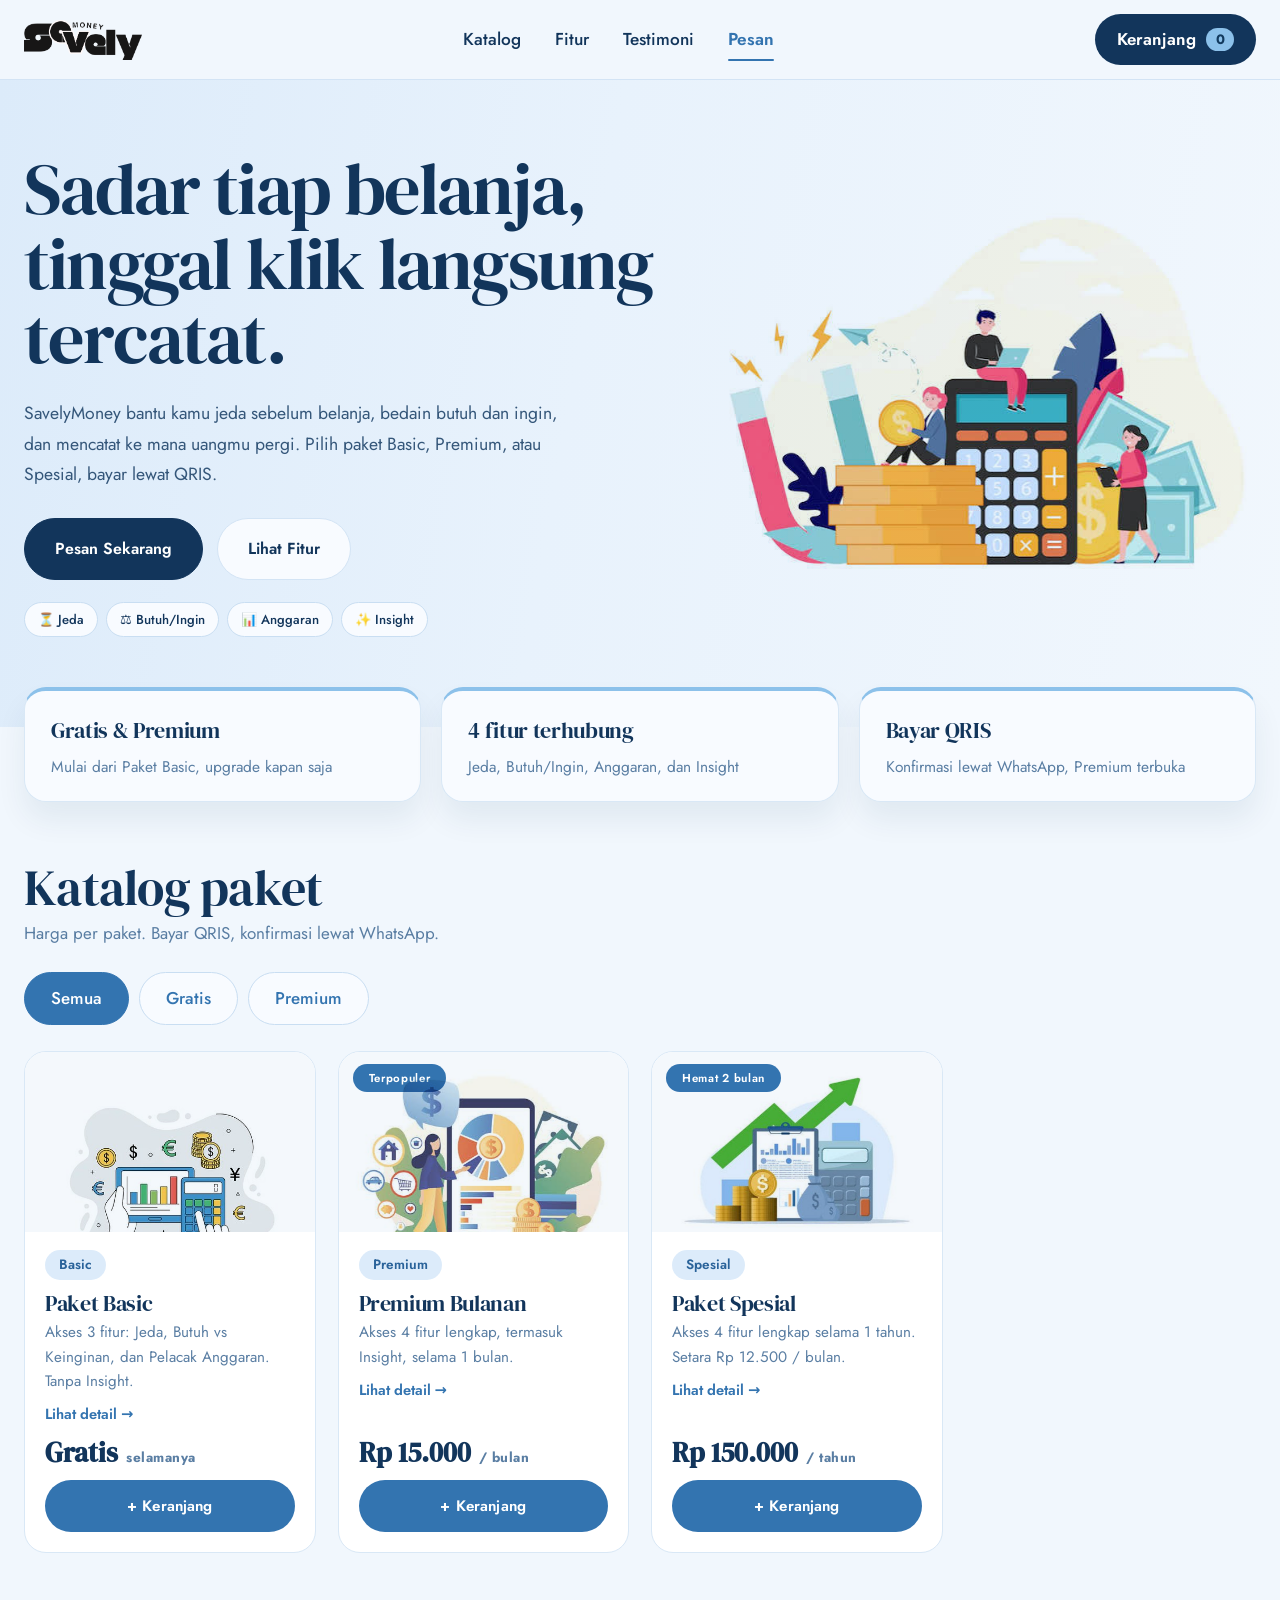
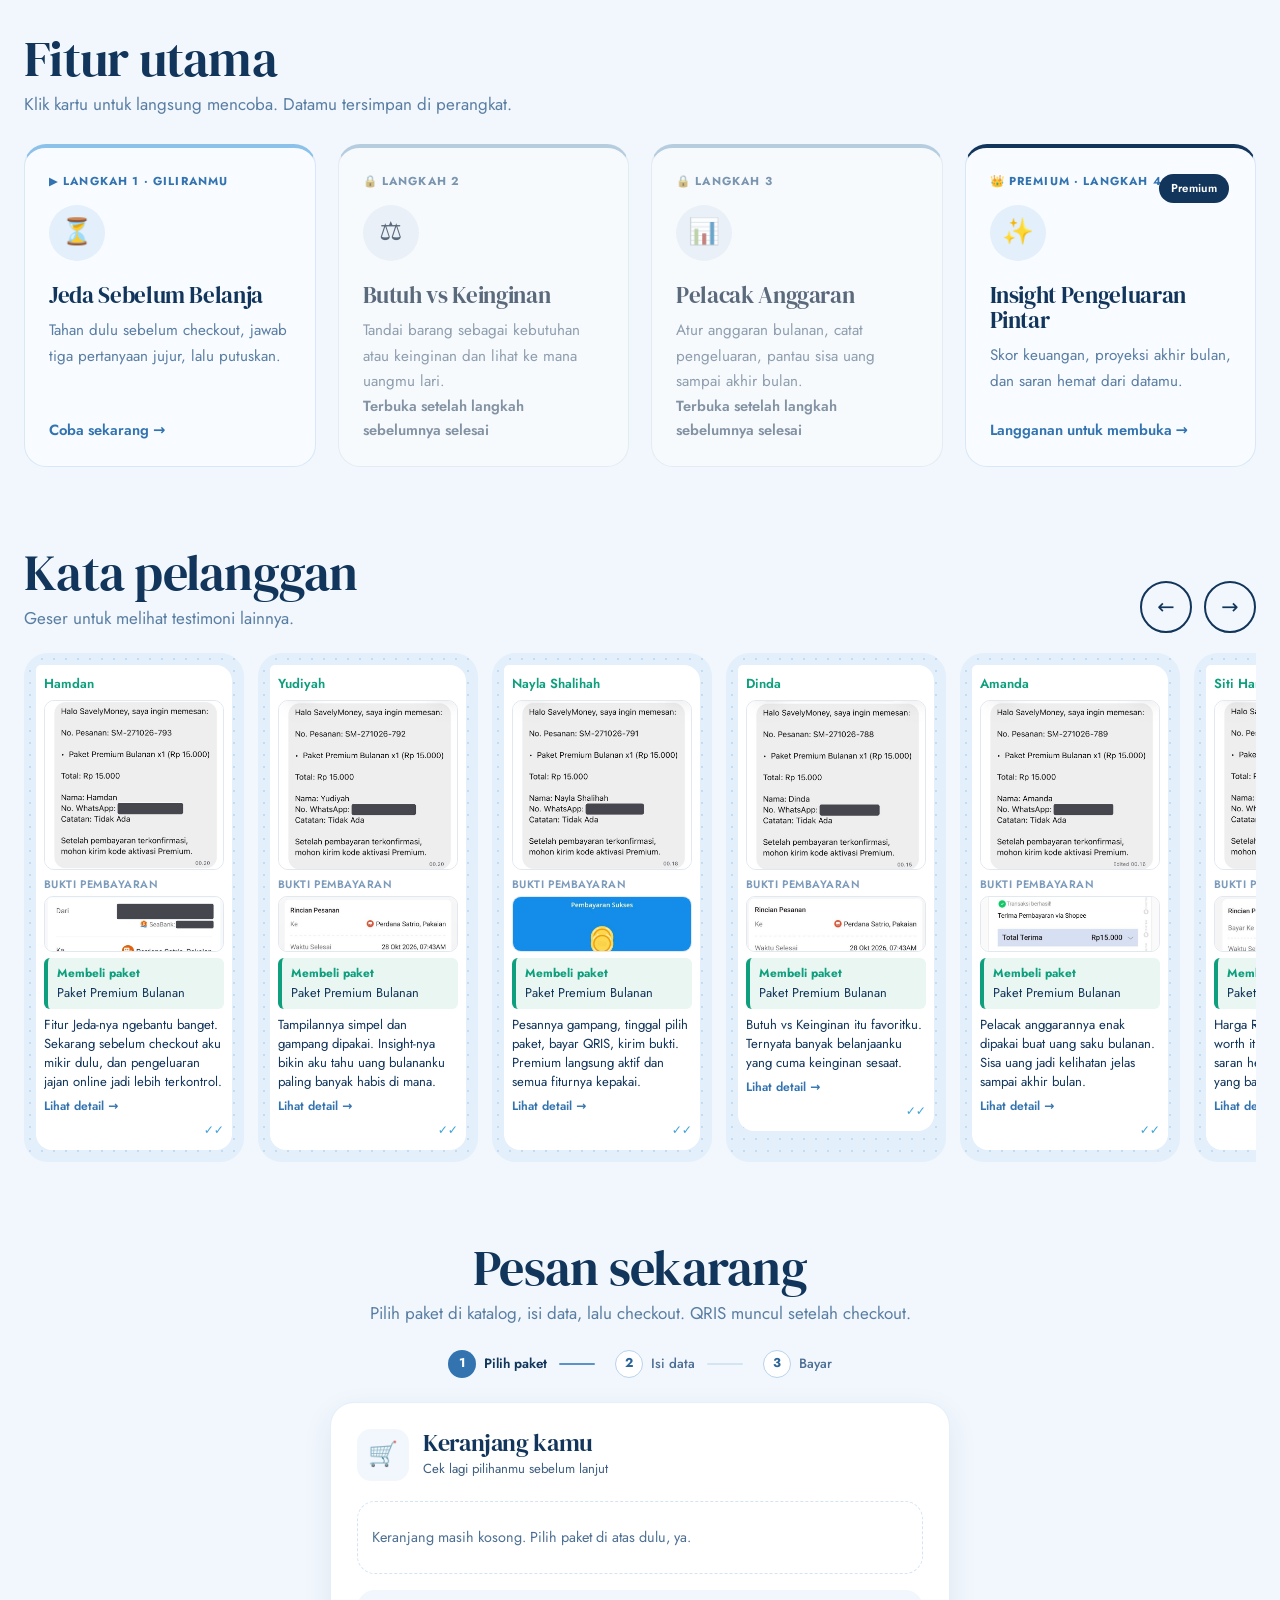
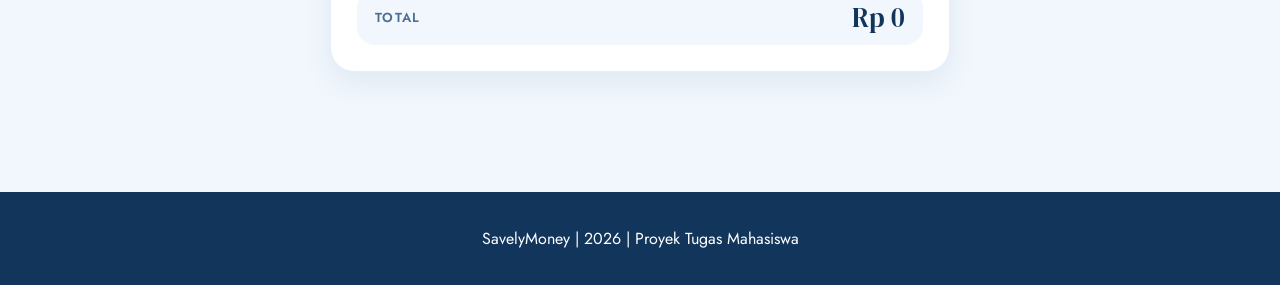
==== commit 0d86e27b: "update index.html and 4 transaksi" ====
--- a/index.html
+++ b/index.html
@@ -88,10 +88,10 @@
 <div class="t-card" data-nama="Dinda" data-bukti="bukti-4.jpg"><div class="bubble"><p class="who">Dinda</p><img class="ss" src="testi-4.jpg" alt="Bukti pemesanan Dinda" loading="lazy"><div class="bukti-wrap"><span>Bukti pembayaran</span><img class="bukti" src="bukti-4.jpg" alt="Bukti pembayaran Dinda" loading="lazy"></div><div class="beli"><b>Membeli paket</b>Paket Premium Bulanan</div><p class="isi">Butuh vs Keinginan itu favoritku. Ternyata banyak belanjaanku yang cuma keinginan sesaat.</p><span class="tick">✓✓</span></div></div>
 <div class="t-card" data-nama="Amanda" data-bukti="bukti-5.jpg"><div class="bubble"><p class="who">Amanda</p><img class="ss" src="testi-5.jpg" alt="Bukti pemesanan Amanda" loading="lazy"><div class="bukti-wrap"><span>Bukti pembayaran</span><img class="bukti" src="bukti-5.jpg" alt="Bukti pembayaran Amanda" loading="lazy"></div><div class="beli"><b>Membeli paket</b>Paket Premium Bulanan</div><p class="isi">Pelacak anggarannya enak dipakai buat uang saku bulanan. Sisa uang jadi kelihatan jelas sampai akhir bulan.</p><span class="tick">✓✓</span></div></div>
 <div class="t-card" data-nama="Siti Hartatik" data-bukti="bukti-6.jpg"><div class="bubble"><p class="who">Siti Hartatik</p><img class="ss" src="testi-6.jpg" alt="Bukti pemesanan Siti Hartatik" loading="lazy"><div class="bukti-wrap"><span>Bukti pembayaran</span><img class="bukti" src="bukti-6.jpg" alt="Bukti pembayaran Siti Hartatik" loading="lazy"></div><div class="beli"><b>Membeli paket</b>Paket Premium Bulanan</div><p class="isi">Harga Rp 15.000 sebulan terasa worth it. Skor keuangan dan saran hematnya jadi pengingat yang bagus.</p><span class="tick">✓✓</span></div></div>
-<div class="t-card" data-nama="Kesya"><div class="bubble"><p class="who">Kesya</p><img class="ss" src="testi-7.jpg" alt="Bukti pemesanan Kesya" loading="lazy"><div class="beli"><b>Membeli paket</b>Paket Premium Bulanan</div><p class="isi">Prosesnya cepat dan jelas dari pesan sampai Premium aktif. Fitur Insight-nya bikin aku lebih sadar kebiasaan belanja.</p><span class="tick">✓✓</span></div></div>
-<div class="t-card" data-nama="Tasha"><div class="bubble"><p class="who">Tasha</p><img class="ss" src="testi-8.jpg" alt="Bukti pemesanan Tasha" loading="lazy"><div class="beli"><b>Membeli paket</b>Paket Premium Bulanan</div><p class="isi">Awalnya coba bulanan dulu, ternyata cocok. Proyeksi pengeluaran akhir bulannya bantu aku jaga anggaran.</p><span class="tick">✓✓</span></div></div>
-<div class="t-card" data-nama="Satria"><div class="bubble"><p class="who">Satria</p><img class="ss" src="testi-9.jpg" alt="Bukti pemesanan Satria" loading="lazy"><div class="beli"><b>Membeli paket</b>Paket Premium Bulanan</div><p class="isi">Aplikasinya ringan dan nggak ribet. Cocok buat mahasiswa yang mau belajar ngatur uang.</p><span class="tick">✓✓</span></div></div>
-<div class="t-card" data-nama="Perdana"><div class="bubble"><p class="who">Perdana</p><img class="ss" src="testi-10.jpg" alt="Bukti pemesanan Perdana" loading="lazy"><div class="beli"><b>Membeli paket</b>Paket Premium Bulanan</div><p class="isi">Empat fiturnya saling nyambung, dari jeda belanja sampai insight. Bikin belanja jadi lebih sadar.</p><span class="tick">✓✓</span></div></div>
+<div class="t-card" data-nama="Kesya" data-bukti="bukti-7.jpg"><div class="bubble"><p class="who">Kesya</p><img class="ss" src="testi-7.jpg" alt="Bukti pemesanan Kesya" loading="lazy"><div class="bukti-wrap"><span>Bukti pembayaran</span><img class="bukti" src="bukti-7.jpg" alt="Bukti pembayaran Kesya" loading="lazy"></div><div class="beli"><b>Membeli paket</b>Paket Premium Bulanan</div><p class="isi">Prosesnya cepat dan jelas dari pesan sampai Premium aktif. Fitur Insight-nya bikin aku lebih sadar kebiasaan belanja.</p><span class="tick">✓✓</span></div></div>
+<div class="t-card" data-nama="Tasha" data-bukti="bukti-8.jpg"><div class="bubble"><p class="who">Tasha</p><img class="ss" src="testi-8.jpg" alt="Bukti pemesanan Tasha" loading="lazy"><div class="bukti-wrap"><span>Bukti pembayaran</span><img class="bukti" src="bukti-8.jpg" alt="Bukti pembayaran Tasha" loading="lazy"></div><div class="beli"><b>Membeli paket</b>Paket Premium Bulanan</div><p class="isi">Awalnya coba bulanan dulu, ternyata cocok. Proyeksi pengeluaran akhir bulannya bantu aku jaga anggaran.</p><span class="tick">✓✓</span></div></div>
+<div class="t-card" data-nama="Satria" data-bukti="bukti-9.jpg"><div class="bubble"><p class="who">Satria</p><img class="ss" src="testi-9.jpg" alt="Bukti pemesanan Satria" loading="lazy"><div class="bukti-wrap"><span>Bukti pembayaran</span><img class="bukti" src="bukti-9.jpg" alt="Bukti pembayaran Satria" loading="lazy"></div><div class="beli"><b>Membeli paket</b>Paket Premium Bulanan</div><p class="isi">Aplikasinya ringan dan nggak ribet. Cocok buat mahasiswa yang mau belajar ngatur uang.</p><span class="tick">✓✓</span></div></div>
+<div class="t-card" data-nama="Perdana" data-bukti="bukti-10.jpg"><div class="bubble"><p class="who">Perdana</p><img class="ss" src="testi-10.jpg" alt="Bukti pemesanan Perdana" loading="lazy"><div class="bukti-wrap"><span>Bukti pembayaran</span><img class="bukti" src="bukti-10.jpg" alt="Bukti pembayaran Perdana" loading="lazy"></div><div class="beli"><b>Membeli paket</b>Paket Premium Bulanan</div><p class="isi">Empat fiturnya saling nyambung, dari jeda belanja sampai insight. Bikin belanja jadi lebih sadar.</p><span class="tick">✓✓</span></div></div>
 </div></div></section>
 
 <section id="pesan" class="pesan"><div class="container pesan-wrap">
